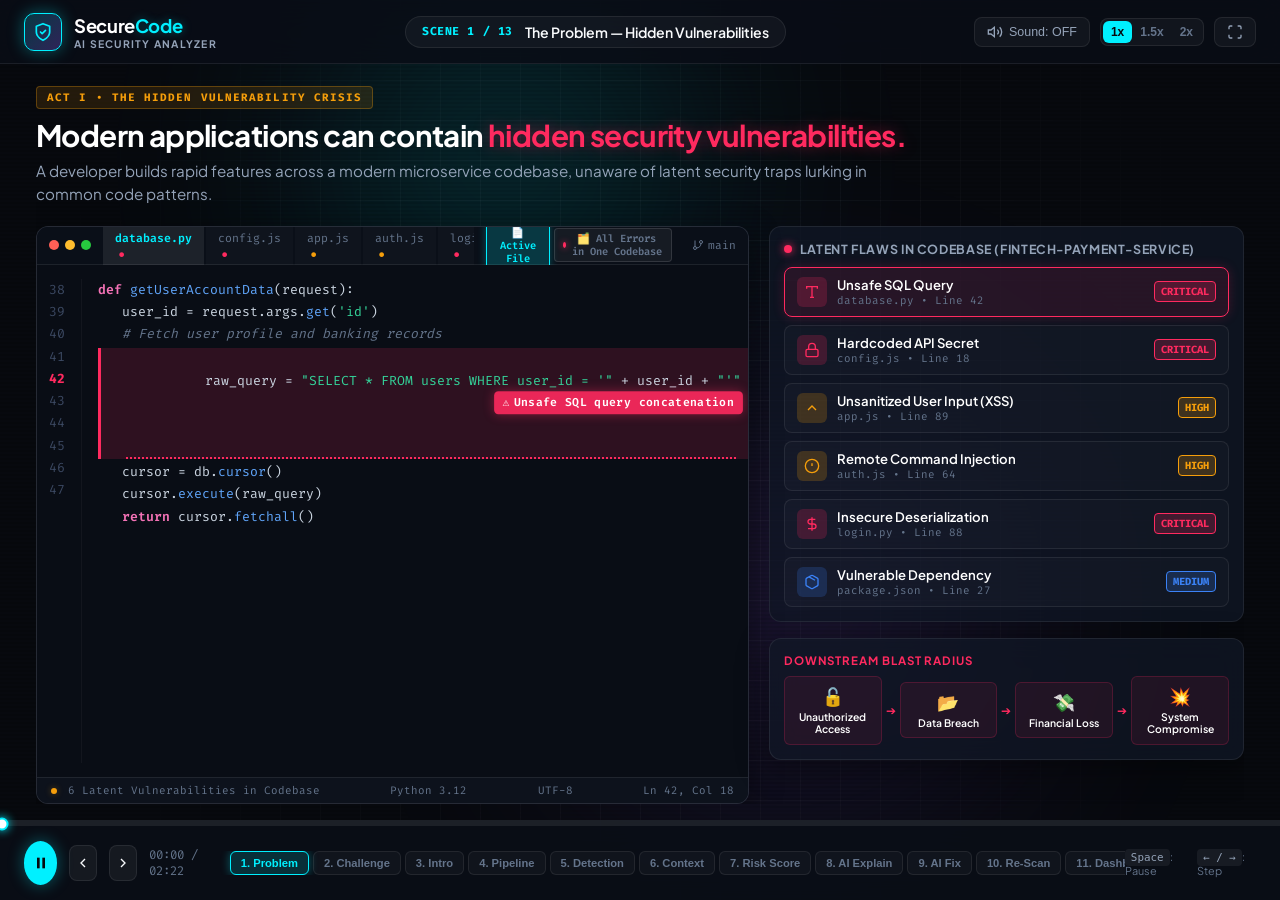
==== index.html @ 45b04170 "second ps" ====
<!DOCTYPE html>
<html lang="en">
<head>
  <meta charset="UTF-8">
  <meta name="viewport" content="width=device-width, initial-scale=1.0">
  <title>SecureCode — Context-Aware AI Security Analyzer</title>
  <link rel="stylesheet" href="styles.css">
  <link rel="preconnect" href="https://fonts.googleapis.com">
  <link rel="preconnect" href="https://fonts.gstatic.com" crossorigin>
  <link href="https://fonts.googleapis.com/css2?family=Fira+Code:wght@400;500;600;700&family=Plus+Jakarta+Sans:wght@300;400;500;600;700;800&display=swap" rel="stylesheet">
</head>
<body class="dark-theme">
  <!-- Ambient Cyber Background -->
  <div class="cyber-bg">
    <div class="grid-overlay"></div>
    <div class="glow-orb orb-1"></div>
    <div class="glow-orb orb-2"></div>
    <div class="scanline-overlay"></div>
  </div>

  <!-- Main Application Wrapper -->
  <div class="app-container">
    
    <!-- Top Cyber Header Navigation -->
    <header class="top-nav">
      <div class="nav-left">
        <div class="brand-badge">
          <div class="brand-icon">
            <svg viewBox="0 0 24 24" fill="none" stroke="currentColor" stroke-width="2" stroke-linecap="round" stroke-linejoin="round">
              <path d="M12 22s8-4 8-10V5l-8-3-8 3v7c0 6 8 10 8 10z"/>
              <path d="m9 12 2 2 4-4"/>
            </svg>
          </div>
          <div class="brand-text">
            <span class="brand-name">Secure<span class="brand-highlight">Code</span></span>
            <span class="brand-tag">AI SECURITY ANALYZER</span>
          </div>
        </div>
      </div>

      <div class="nav-center">
        <div class="scene-indicator">
          <span class="indicator-badge" id="sceneBadge">SCENE 1 / 13</span>
          <span class="scene-title-display" id="sceneTitleDisplay">The Problem — Hidden Vulnerabilities</span>
        </div>
      </div>

      <div class="nav-right">
        <button class="nav-btn" id="audioToggleBtn" title="Toggle Cyber Audio SFX (Procedural Web Audio)">
          <svg id="audioOnIcon" class="icon" viewBox="0 0 24 24" fill="none" stroke="currentColor" stroke-width="2">
            <polygon points="11 5 6 9 2 9 2 15 6 15 11 19 11 5"/>
            <path d="M15.54 8.46a5 5 0 0 1 0 7.07"/>
            <path d="M19.07 4.93a10 10 0 0 1 0 14.14"/>
          </svg>
          <svg id="audioOffIcon" class="icon hidden" viewBox="0 0 24 24" fill="none" stroke="currentColor" stroke-width="2">
            <polygon points="11 5 6 9 2 9 2 15 6 15 11 19 11 5"/>
            <line x1="23" y1="9" x2="17" y2="15"/>
            <line x1="17" y1="9" x2="23" y2="15"/>
          </svg>
          <span id="audioLabel">Sound: OFF</span>
        </button>

        <div class="speed-selector" title="Playback Speed">
          <button class="speed-btn active" data-speed="1">1x</button>
          <button class="speed-btn" data-speed="1.5">1.5x</button>
          <button class="speed-btn" data-speed="2">2x</button>
        </div>

        <button class="nav-btn" id="fullscreenBtn" title="Toggle Fullscreen (F)">
          <svg class="icon" viewBox="0 0 24 24" fill="none" stroke="currentColor" stroke-width="2">
            <path d="M8 3H5a2 2 0 0 0-2 2v3m18 0V5a2 2 0 0 0-2-2h-3m0 18h3a2 2 0 0 0 2-2v-3M3 16v3a2 2 0 0 0 2 2h3"/>
          </svg>
        </button>
      </div>
    </header>

    <!-- Stage Viewport (Dynamic Scenes Container) -->
    <main class="stage-viewport" id="stageViewport">

      <!-- ================= SCENE 1: THE PROBLEM ================= -->
      <section class="scene" id="scene-1" data-scene="1">
        <div class="scene-header-box">
          <div class="scene-tag warning-tag">ACT I &bull; THE HIDDEN VULNERABILITY CRISIS</div>
          <h1 class="scene-headline">Modern applications can contain <span class="text-danger glow-danger">hidden security vulnerabilities.</span></h1>
          <p class="scene-subline">A developer builds rapid features across a modern microservice codebase, unaware of latent security traps lurking in common code patterns.</p>
        </div>

        <div class="scene1-split-layout">
          <!-- Code Editor Mockup -->
          <div class="editor-window glass-panel">
            <div class="editor-titlebar">
              <div class="window-dots">
                <span class="dot dot-red"></span>
                <span class="dot dot-yellow"></span>
                <span class="dot dot-green"></span>
              </div>
              <div class="editor-tabs" id="scene1Tabs">
                <div class="tab active" data-file="database.py">database.py <span class="tab-error-dot danger">●</span></div>
                <div class="tab" data-file="config.js">config.js <span class="tab-error-dot danger">●</span></div>
                <div class="tab" data-file="app.js">app.js <span class="tab-error-dot warning">●</span></div>
                <div class="tab" data-file="auth.js">auth.js <span class="tab-error-dot warning">●</span></div>
                <div class="tab" data-file="login.py">login.py <span class="tab-error-dot danger">●</span></div>
                <div class="tab" data-file="package.json">package.json <span class="tab-error-dot info">●</span></div>
              </div>

              <!-- View Mode Switcher for Judges Clarity -->
              <div class="editor-view-mode-tabs" id="scene1ViewModes">
                <button class="view-mode-btn active" id="btnSingleFile" title="Inspect individual files">
                  <span>📄 Active File</span>
                </button>
                <button class="view-mode-btn mode-unified" id="btnUnifiedCodebase" title="Show all errors in one codebase simultaneously">
                  <span class="btn-pulse-dot"></span>
                  <span>🗂️ All Errors in One Codebase</span>
                </button>
              </div>

              <div class="editor-status">
                <span class="status-badge git-branch">
                  <svg width="12" height="12" viewBox="0 0 24 24" fill="none" stroke="currentColor" stroke-width="2"><path d="M6 3v12"/><circle cx="18" cy="6" r="3"/><circle cx="6" cy="18" r="3"/><path d="M18 9a9 9 0 0 1-9 9"/></svg>
                  main
                </span>
              </div>
            </div>

            <div class="editor-body">
              <!-- Mode 1: Single File View -->
              <div class="single-file-view" id="scene1SingleFileView">
                <div class="code-gutter" id="scene1CodeGutter">
                  <span>38</span><span>39</span><span>40</span><span>41</span><span class="gutter-alert">42</span><span>43</span><span>44</span><span>45</span><span>46</span><span>47</span>
                </div>
                <div class="code-content" id="scene1CodeContent">
                  <div class="code-line"><span class="c-keyword">def</span> <span class="c-func">getUserAccountData</span>(request):</div>
                  <div class="code-line indent-1">user_id = request.args.<span class="c-func">get</span>(<span class="c-str">'id'</span>)</div>
                  <div class="code-line indent-1"><span class="c-comment"># Fetch user profile and banking records</span></div>
                  <div class="code-line indent-1 code-flaw-line flaw-sqli" id="s1-sqli-line">
                    raw_query = <span class="c-str">"SELECT * FROM users WHERE user_id = '"</span> + user_id + <span class="c-str">"'"</span>
                    <div class="inline-squiggle squiggle-danger"></div>
                    <div class="inline-threat-badge fade-in-badge" id="s1-badge-1">
                      <span class="threat-icon">⚠️</span>
                      <span id="s1-badge-text">Unsafe SQL query concatenation</span>
                    </div>
                  </div>
                  <div class="code-line indent-1">cursor = db.<span class="c-func">cursor</span>()</div>
                  <div class="code-line indent-1">cursor.<span class="c-func">execute</span>(raw_query)</div>
                  <div class="code-line indent-1"><span class="c-keyword">return</span> cursor.<span class="c-func">fetchall</span>()</div>
                </div>
              </div>

              <!-- Mode 2: Unified Codebase Master View (All Errors in One Codebase) -->
              <div class="unified-codebase-view hidden" id="scene1UnifiedCodebaseView">
                <div class="unified-codebase-header">
                  <div class="unified-repo-title">
                    <span>📁 enterprise/fintech-payment-service</span>
                    <span class="git-branch-tag">🌿 branch: main</span>
                  </div>
                  <span class="unified-repo-badge">6 CRITICAL SECURITY FLAWS IN ONE CODEBASE</span>
                </div>

                <div class="unified-codebase-grid">
                  <!-- File 1: database.py -->
                  <div class="unified-file-card has-critical" data-file="database.py" id="unifiedCard-database">
                    <div class="unified-card-titlebar">
                      <span class="unified-filename">🐍 src/database.py</span>
                      <span class="unified-line-badge severity-tag critical">Line 42 &bull; CWE-89</span>
                    </div>
                    <div class="unified-flaw-desc">⚠️ SQL Injection: Unsafe string query concatenation</div>
                    <div class="unified-code-snippet">
                      <div class="unified-code-line">40: <span class="c-comment"># Query without parameterized binding</span></div>
                      <div class="unified-code-line is-target">42: raw_query = <span class="c-str">"SELECT * FROM users WHERE id = '"</span> + id + <span class="c-str">"'"</span></div>
                      <div class="unified-code-line">43: cursor.<span class="c-func">execute</span>(raw_query)</div>
                    </div>
                    <div class="unified-inspect-action"><span>Click to Inspect File in Editor ➔</span></div>
                  </div>

                  <!-- File 2: config.js -->
                  <div class="unified-file-card has-critical" data-file="config.js" id="unifiedCard-config">
                    <div class="unified-card-titlebar">
                      <span class="unified-filename">⚙️ config/config.js</span>
                      <span class="unified-line-badge severity-tag critical">Line 18 &bull; CWE-798</span>
                    </div>
                    <div class="unified-flaw-desc">⚠️ Hardcoded Secret: Plaintext AWS production credentials</div>
                    <div class="unified-code-snippet">
                      <div class="unified-code-line">17: <span class="c-comment">// Production S3 storage credentials</span></div>
                      <div class="unified-code-line is-target">18: <span class="c-keyword">const</span> AWS_SECRET_KEY = <span class="c-str">"AKIAIOSFODNN7EXAMPLE_SECRET_PROD"</span>;</div>
                      <div class="unified-code-line">19: <span class="c-keyword">const</span> S3_BUCKET = <span class="c-str">"production-financial-vault"</span>;</div>
                    </div>
                    <div class="unified-inspect-action"><span>Click to Inspect File in Editor ➔</span></div>
                  </div>

                  <!-- File 3: app.js -->
                  <div class="unified-file-card has-high" data-file="app.js" id="unifiedCard-app">
                    <div class="unified-card-titlebar">
                      <span class="unified-filename">📜 src/app.js</span>
                      <span class="unified-line-badge severity-tag high">Line 89 &bull; CWE-79</span>
                    </div>
                    <div class="unified-flaw-desc">⚠️ Stored XSS: Direct user HTML injection into DOM</div>
                    <div class="unified-code-snippet">
                      <div class="unified-code-line">88: <span class="c-comment">// Render user bio without HTML escaping</span></div>
                      <div class="unified-code-line is-target">89: profileDiv.innerHTML = <span class="c-str">"&lt;div&gt;"</span> + user.bio + <span class="c-str">"&lt;/div&gt;"</span>;</div>
                      <div class="unified-code-line">90: container.<span class="c-func">appendChild</span>(profileDiv);</div>
                    </div>
                    <div class="unified-inspect-action"><span>Click to Inspect File in Editor ➔</span></div>
                  </div>

                  <!-- File 4: auth.js -->
                  <div class="unified-file-card has-high" data-file="auth.js" id="unifiedCard-auth">
                    <div class="unified-card-titlebar">
                      <span class="unified-filename">📜 src/auth.js</span>
                      <span class="unified-line-badge severity-tag high">Line 64 &bull; CWE-78</span>
                    </div>
                    <div class="unified-flaw-desc">⚠️ Command Injection: Unsanitized host executed in subshell</div>
                    <div class="unified-code-snippet">
                      <div class="unified-code-line">63: <span class="c-comment">// System diagnostic ping tool</span></div>
                      <div class="unified-code-line is-target">64: <span class="c-func">exec</span>(<span class="c-str">"ping -c 4 "</span> + req.body.host, (err, stdout) =&gt; {</div>
                      <div class="unified-code-line">65:   <span class="c-keyword">if</span> (err) <span class="c-keyword">return</span> res.<span class="c-func">status</span>(500).<span class="c-func">send</span>(err);</div>
                    </div>
                    <div class="unified-inspect-action"><span>Click to Inspect File in Editor ➔</span></div>
                  </div>

                  <!-- File 5: login.py -->
                  <div class="unified-file-card has-critical" data-file="login.py" id="unifiedCard-login">
                    <div class="unified-card-titlebar">
                      <span class="unified-filename">🐍 src/login.py</span>
                      <span class="unified-line-badge severity-tag critical">Line 88 &bull; CWE-502</span>
                    </div>
                    <div class="unified-flaw-desc">⚠️ Insecure Deserialization: Unsafe pickle object loading</div>
                    <div class="unified-code-snippet">
                      <div class="unified-code-line">87: <span class="c-comment">// Decode client session cookie</span></div>
                      <div class="unified-code-line is-target">88: user_session = pickle.<span class="c-func">loads</span>(base64.<span class="c-func">b64decode</span>(token))</div>
                      <div class="unified-code-line">89: <span class="c-keyword">if</span> user_session.is_authenticated:</div>
                    </div>
                    <div class="unified-inspect-action"><span>Click to Inspect File in Editor ➔</span></div>
                  </div>

                  <!-- File 6: package.json -->
                  <div class="unified-file-card has-medium" data-file="package.json" id="unifiedCard-package">
                    <div class="unified-card-titlebar">
                      <span class="unified-filename">📦 package.json</span>
                      <span class="unified-line-badge severity-tag medium">Line 27 &bull; CVE-2024-39338</span>
                    </div>
                    <div class="unified-flaw-desc">⚠️ Vulnerable Dependency: Unpatched Axios SSRF vulnerability</div>
                    <div class="unified-code-snippet">
                      <div class="unified-code-line">26: <span class="c-str">"dependencies"</span>: {</div>
                      <div class="unified-code-line is-target">27:   <span class="c-str">"axios"</span>: <span class="c-str">"^0.21.1"</span>,  <span class="c-comment">// CVE-2024-39338</span></div>
                      <div class="unified-code-line">34:   <span class="c-str">"lodash"</span>: <span class="c-str">"4.17.15"</span>   <span class="c-comment">// Prototype Pollution</span></div>
                    </div>
                    <div class="unified-inspect-action"><span>Click to Inspect File in Editor ➔</span></div>
                  </div>
                </div>
              </div>
            </div>

            <div class="editor-status-bar" id="scene1StatusBar">
              <span class="item" id="scene1StatusCount"><span class="dot-sm dot-warning"></span> 6 Latent Vulnerabilities in Codebase</span>
              <span class="item" id="scene1StatusLang">Python 3.12</span>
              <span class="item">UTF-8</span>
              <span class="item" id="scene1StatusPos">Ln 42, Col 18</span>
            </div>
          </div>

          <!-- Weakness Cards & Cascade of Consequences -->
          <div class="scene1-sidebar">
            <div class="card-list-container">
              <div class="sidebar-header">
                <span class="pulse-radar"></span>
                <span>Latent Flaws In Codebase (fintech-payment-service)</span>
              </div>
              
              <div class="flaw-cards" id="scene1FlawCards">
                <div class="flaw-card active-flaw" id="flaw-card-1" data-file="database.py">
                  <div class="flaw-icon-box danger">
                    <svg viewBox="0 0 24 24" fill="none" stroke="currentColor" stroke-width="2"><path d="M4 7V4h16v3M9 20h6M12 4v16"/></svg>
                  </div>
                  <div class="flaw-meta">
                    <span class="flaw-title">Unsafe SQL Query</span>
                    <span class="flaw-sub">database.py &bull; Line 42</span>
                  </div>
                  <span class="severity-tag critical">CRITICAL</span>
                </div>

                <div class="flaw-card" id="flaw-card-2" data-file="config.js">
                  <div class="flaw-icon-box danger">
                    <svg viewBox="0 0 24 24" fill="none" stroke="currentColor" stroke-width="2"><rect x="3" y="11" width="18" height="11" rx="2" ry="2"/><path d="M7 11V7a5 5 0 0 1 10 0v4"/></svg>
                  </div>
                  <div class="flaw-meta">
                    <span class="flaw-title">Hardcoded API Secret</span>
                    <span class="flaw-sub">config.js &bull; Line 18</span>
                  </div>
                  <span class="severity-tag critical">CRITICAL</span>
                </div>

                <div class="flaw-card" id="flaw-card-3" data-file="app.js">
                  <div class="flaw-icon-box warning">
                    <svg viewBox="0 0 24 24" fill="none" stroke="currentColor" stroke-width="2"><path d="m18 15-6-6-6 6"/></svg>
                  </div>
                  <div class="flaw-meta">
                    <span class="flaw-title">Unsanitized User Input (XSS)</span>
                    <span class="flaw-sub">app.js &bull; Line 89</span>
                  </div>
                  <span class="severity-tag high">HIGH</span>
                </div>

                <div class="flaw-card" id="flaw-card-4" data-file="auth.js">
                  <div class="flaw-icon-box warning">
                    <svg viewBox="0 0 24 24" fill="none" stroke="currentColor" stroke-width="2"><circle cx="12" cy="12" r="10"/><line x1="12" y1="8" x2="12" y2="12"/><line x1="12" y1="16" x2="12.01" y2="16"/></svg>
                  </div>
                  <div class="flaw-meta">
                    <span class="flaw-title">Remote Command Injection</span>
                    <span class="flaw-sub">auth.js &bull; Line 64</span>
                  </div>
                  <span class="severity-tag high">HIGH</span>
                </div>

                <div class="flaw-card" id="flaw-card-5" data-file="login.py">
                  <div class="flaw-icon-box danger">
                    <svg viewBox="0 0 24 24" fill="none" stroke="currentColor" stroke-width="2"><path d="M12 2v20M17 5H9.5a3.5 3.5 0 0 0 0 7h5a3.5 3.5 0 0 1 0 7H6"/></svg>
                  </div>
                  <div class="flaw-meta">
                    <span class="flaw-title">Insecure Deserialization</span>
                    <span class="flaw-sub">login.py &bull; Line 88</span>
                  </div>
                  <span class="severity-tag critical">CRITICAL</span>
                </div>

                <div class="flaw-card" id="flaw-card-6" data-file="package.json">
                  <div class="flaw-icon-box info">
                    <svg viewBox="0 0 24 24" fill="none" stroke="currentColor" stroke-width="2"><path d="m16.5 9.4-9-5.19M21 16V8a2 2 0 0 0-1-1.73l-7-4a2 2 0 0 0-2 0l-7 4A2 2 0 0 0 3 8v8a2 2 0 0 0 1 1.73l7 4a2 2 0 0 0 2 0l7-4A2 2 0 0 0 21 16z"/></svg>
                  </div>
                  <div class="flaw-meta">
                    <span class="flaw-title">Vulnerable Dependency</span>
                    <span class="flaw-sub">package.json &bull; Line 27</span>
                  </div>
                  <span class="severity-tag medium">MEDIUM</span>
                </div>
              </div>
            </div>

            <!-- Cascade Impact Banner -->
            <div class="consequence-cascade glass-panel" id="s1-cascade">
              <div class="cascade-label">Downstream Blast Radius</div>
              <div class="cascade-steps">
                <div class="cascade-item" id="cas-1">
                  <div class="cas-icon">🔓</div>
                  <div class="cas-text">Unauthorized Access</div>
                </div>
                <div class="cas-arrow">➔</div>
                <div class="cascade-item" id="cas-2">
                  <div class="cas-icon">📂</div>
                  <div class="cas-text">Data Breach</div>
                </div>
                <div class="cas-arrow">➔</div>
                <div class="cascade-item" id="cas-3">
                  <div class="cas-icon">💸</div>
                  <div class="cas-text">Financial Loss</div>
                </div>
                <div class="cas-arrow">➔</div>
                <div class="cascade-item" id="cas-4">
                  <div class="cas-icon">💥</div>
                  <div class="cas-text">System Compromise</div>
                </div>
              </div>
            </div>
          </div>
        </div>
      </section>

      <!-- ================= SCENE 2: THE EXISTING CHALLENGE ================= -->
      <section class="scene" id="scene-2" data-scene="2">
        <div class="scene-header-box">
          <div class="scene-tag danger-tag">ACT II &bull; THE TRIAGE BOTTLENECK</div>
          <h1 class="scene-headline">“Finding vulnerabilities is only the first step.<br><span class="text-warning glow-warning">Understanding and prioritizing them is the real challenge.”</span></h1>
          <p class="scene-subline">Developers are bombarded by disconnected security tools producing massive walls of alerts, false alarms, and dense cryptic PDFs.</p>
        </div>

        <div class="scene2-container">
          <div class="alert-storm-stage">
            <!-- Central Overwhelmed Developer Avatar -->
            <div class="developer-center-card glass-panel">
              <div class="dev-avatar-pulse">
                <div class="avatar-icon">🧑‍💻</div>
                <div class="alert-cloud-bubble">
                  <span class="alert-counter-number" id="alertCounter">384</span>
                  <span class="alert-counter-sub">UNRESOLVED FINDINGS</span>
                </div>
              </div>
              <h3 class="dev-card-title">Developer Dilemma</h3>
              <p class="dev-card-desc">“Which alert is truly exploitable? Which should I fix before today's release?”</p>
              
              <div class="dilemma-tags">
                <span class="dilemma-pill">SAST Flaws: 214</span>
                <span class="dilemma-pill">SCA CVEs: 112</span>
                <span class="dilemma-pill">Secrets: 58</span>
              </div>
            </div>

            <!-- Floating Tool Alert Cards Around Developer -->
            <div class="tool-alert-badge badge-sast" style="top: 8%; left: 6%;">
              <span class="badge-tool">SAST SCANNER v4.1</span>
              <span class="badge-msg">Alert #2940: Taint sink detected without sanitizer</span>
            </div>

            <div class="tool-alert-badge badge-dast" style="top: 12%; right: 8%;">
              <span class="badge-tool">DAST DYNAMIC AUDIT</span>
              <span class="badge-msg">Heuristic Anomaly: HTTP 500 on fuzz payload</span>
            </div>

            <div class="tool-alert-badge badge-sca" style="bottom: 22%; left: 8%;">
              <span class="badge-tool">SCA DEPENDENCY BOT</span>
              <span class="badge-msg">CVE-2024-8819: Prototype pollution in dev-dep</span>
            </div>

            <div class="tool-alert-badge badge-sec" style="bottom: 18%; right: 7%;">
              <span class="badge-tool">SECRET SNIFFER</span>
              <span class="badge-msg">Regex Matched: Possible staging token found</span>
            </div>
          </div>

          <!-- 5 Core Pain Point Pillars -->
          <div class="pain-pillars-grid">
            <div class="pain-pillar-card glass-panel" id="pain-1">
              <div class="pillar-icon">🚨</div>
              <h4>Too Many Alerts</h4>
              <p>Hundreds of noisy findings flood CI/CD pipelines, causing notification fatigue.</p>
            </div>

            <div class="pain-pillar-card glass-panel" id="pain-2">
              <div class="pillar-icon">🎯</div>
              <h4>False Positives</h4>
              <p>Theoretical vulnerabilities that can never be reached by actual external users.</p>
            </div>

            <div class="pain-pillar-card glass-panel" id="pain-3">
              <div class="pillar-icon">📑</div>
              <h4>Difficult Reports</h4>
              <p>Dense 150-page compliance PDFs written for auditors, not for software engineers.</p>
            </div>

            <div class="pain-pillar-card glass-panel" id="pain-4">
              <div class="pillar-icon">⚖️</div>
              <h4>Hard to Prioritize</h4>
              <p>Everything is labeled "Critical" with CVSS 9.8, leaving teams with no clear roadmap.</p>
            </div>

            <div class="pain-pillar-card glass-panel" id="pain-5">
              <div class="pillar-icon">🧩</div>
              <h4>Difficult to Understand</h4>
              <p>Abstract CVE descriptions lack source-code context or actionable remediation steps.</p>
            </div>
          </div>
        </div>
      </section>

      <!-- ================= SCENE 3: INTRODUCING SECURECODE ================= -->
      <section class="scene" id="scene-3" data-scene="3">
        <div class="scene-header-box">
          <div class="scene-tag cyan-tag">ACT III &bull; THE PARADIGM SHIFT</div>
          <h1 class="scene-headline">Meet <span class="text-cyan glow-cyan">SecureCode</span></h1>
          <p class="scene-subline text-gradient-cyber">Context-Aware AI Security Analyzer for Developer-Friendly Vulnerability Detection and Remediation</p>
        </div>

        <div class="scene3-card-container">
          <div class="hero-product-card glass-panel">
            <div class="card-hero-glow"></div>
            
            <div class="product-banner">
              <div class="cyber-shield-big">
                <svg viewBox="0 0 24 24" fill="none" stroke="currentColor" stroke-width="1.5">
                  <path d="M12 22s8-4 8-10V5l-8-3-8 3v7c0 6 8 10 8 10z"/>
                  <path d="m9 12 2 2 4-4" stroke-width="2"/>
                </svg>
              </div>
              <div class="product-title-group">
                <h2>SecureCode Engine 3.0</h2>
                <span class="engine-tag">NEXT-GEN CONTEXT-AWARE SAST &amp; AI REMEDIATION</span>
              </div>
            </div>

            <!-- Repository Ingestion Widget -->
            <div class="repo-upload-box glass-card">
              <div class="repo-meta-row">
                <div class="repo-icon-badge">
                  <svg width="24" height="24" viewBox="0 0 24 24" fill="none" stroke="currentColor" stroke-width="2"><path d="M15 22v-4a4.8 4.8 0 0 0-1-3.5c3 0 6-2 6-5.5.08-1.25-.27-2.48-1-3.5.28-1.15.28-2.35 0-3.5 0 0-1 0-3 1.5-2.64-.5-5.36-.5-8 0C6 2 5 2 5 2c-.3 1.15-.3 2.35 0 3.5A5.403 5.403 0 0 0 4 9c0 3.5 3 5.5 6 5.5-.39.49-.68 1.05-.85 1.65-.17.6-.22 1.23-.15 1.85v4"/><path d="M9 18c-4.51 2-5-2-7-2"/></svg>
                </div>
                <div class="repo-info">
                  <div class="repo-name">enterprise/fintech-payment-service</div>
                  <div class="repo-stats">142 source files &bull; Python &amp; Node.js &bull; main branch</div>
                </div>
                <div class="repo-status" id="uploadStatusBadge">
                  <span class="status-dot"></span>
                  <span class="status-txt">Ready for Analysis</span>
                </div>
              </div>

              <div class="upload-action-center">
                <button class="btn-cyber-primary" id="uploadProjectBtn">
                  <svg class="btn-icon" viewBox="0 0 24 24" fill="none" stroke="currentColor" stroke-width="2"><path d="M21 15v4a2 2 0 0 1-2 2H5a2 2 0 0 1-2-2v-4"/><polyline points="17 8 12 3 7 8"/><line x1="12" y1="3" x2="12" y2="15"/></svg>
                  <span>UPLOAD PROJECT</span>
                </button>
                <div class="upload-confirmation hidden" id="uploadConfirmedBadge">
                  <span class="check-icon">✓</span>
                  <span class="confirm-text">Repository Uploaded &amp; Indexed Successfully</span>
                </div>
              </div>
            </div>

            <!-- Core Value Propositions Grid -->
            <div class="feature-strip">
              <div class="strip-item">
                <span class="strip-num">01</span>
                <div><strong>Full Taint Analysis</strong><br><small>End-to-end data flow tracing</small></div>
              </div>
              <div class="strip-item">
                <span class="strip-num">02</span>
                <div><strong>Contextual Risk Engine</strong><br><small>Severity calculated from reachability</small></div>
              </div>
              <div class="strip-item">
                <span class="strip-num">03</span>
                <div><strong>AI Guided Fixes</strong><br><small>One-click verified code patches</small></div>
              </div>
            </div>
          </div>
        </div>
      </section>

      <!-- ================= SCENE 4: REPOSITORY ANALYSIS ================= -->
      <section class="scene" id="scene-4" data-scene="4">
        <div class="scene-header-box">
          <div class="scene-tag cyan-tag">ACT IV &bull; MULTI-STAGE ANALYSIS PIPELINE</div>
          <h1 class="scene-headline">Deep Multidimensional <span class="text-cyan glow-cyan">Codeflow Scanning</span></h1>
          <p class="scene-subline">SecureCode evaluates AST syntax trees, dependency supply chains, token secrets, and inter-procedural call graphs simultaneously.</p>
        </div>

        <div class="scene4-layout">
          <!-- Animated Pipeline Flow -->
          <div class="pipeline-bar glass-panel">
            <div class="pipe-node active-node" id="pipe-1">
              <div class="node-circle"><span class="pipe-icon">📄</span></div>
              <span class="node-label">Source Code</span>
            </div>
            <div class="pipe-connector" id="conn-1"><div class="beam"></div></div>
            <div class="pipe-node" id="pipe-2">
              <div class="node-circle"><span class="pipe-icon">⚙️</span></div>
              <span class="node-label">Preprocessing</span>
            </div>
            <div class="pipe-connector" id="conn-2"><div class="beam"></div></div>
            <div class="pipe-node" id="pipe-3">
              <div class="node-circle"><span class="pipe-icon">🔍</span></div>
              <span class="node-label">Static Analysis</span>
            </div>
            <div class="pipe-connector" id="conn-3"><div class="beam"></div></div>
            <div class="pipe-node" id="pipe-4">
              <div class="node-circle"><span class="pipe-icon">📦</span></div>
              <span class="node-label">Dependency Analysis</span>
            </div>
            <div class="pipe-connector" id="conn-4"><div class="beam"></div></div>
            <div class="pipe-node" id="pipe-5">
              <div class="node-circle"><span class="pipe-icon">🔑</span></div>
              <span class="node-label">Secret Detection</span>
            </div>
          </div>

          <!-- Active File Scanner View -->
          <div class="scanning-inspection-grid">
            <div class="file-sweep-card glass-panel">
              <div class="card-head">
                <span class="radar-ping"></span>
                <span>Active Target Scanner</span>
                <span class="file-counter" id="filesScannedCounter">File 6 of 6</span>
              </div>
              <div class="file-list-preview" id="scanFileList">
                <div class="scan-file-row done"><span class="f-icon">🐍</span> login.py <span class="f-status">Scanned ✓</span></div>
                <div class="scan-file-row active-scan"><span class="f-icon">🐍</span> database.py <span class="f-status">Inspecting AST Taint...</span></div>
                <div class="scan-file-row"><span class="f-icon">📜</span> app.js <span class="f-status">Queued</span></div>
                <div class="scan-file-row"><span class="f-icon">📜</span> auth.js <span class="f-status">Queued</span></div>
                <div class="scan-file-row"><span class="f-icon">⚙️</span> config.js <span class="f-status">Queued</span></div>
                <div class="scan-file-row"><span class="f-icon">📦</span> package.json <span class="f-status">Queued</span></div>
              </div>
              <div class="laser-scanner-line"></div>
            </div>

            <!-- Progress & Activity Stream -->
            <div class="progress-stream-card glass-panel">
              <div class="circular-progress-wrap">
                <svg class="progress-ring" width="160" height="160">
                  <circle class="ring-bg" stroke="rgba(255,255,255,0.08)" stroke-width="10" fill="transparent" r="68" cx="80" cy="80"/>
                  <circle class="ring-fill" id="pipelineProgressCircle" stroke="var(--cyan)" stroke-width="10" stroke-dasharray="427" stroke-dashoffset="427" stroke-linecap="round" fill="transparent" r="68" cx="80" cy="80"/>
                </svg>
                <div class="progress-ring-text">
                  <span class="ring-number" id="scanPercentText">0%</span>
                  <span class="ring-label">PIPELINE</span>
                </div>
              </div>

              <div class="activity-ticker">
                <div class="ticker-step" id="ticker-1"><span class="pulse-dot"></span> Analyzing Source Code...</div>
                <div class="ticker-step" id="ticker-2"><span class="pulse-dot"></span> Analyzing Dependencies...</div>
                <div class="ticker-step" id="ticker-3"><span class="pulse-dot"></span> Searching for Exposed Secrets...</div>
                <div class="ticker-step" id="ticker-4"><span class="pulse-dot"></span> Analyzing Code Flow &amp; Call Graph...</div>
              </div>
            </div>
          </div>
        </div>
      </section>

      <!-- ================= SCENE 5: VULNERABILITY DETECTION ================= -->
      <section class="scene" id="scene-5" data-scene="5">
        <div class="scene-header-box">
          <div class="scene-tag danger-tag">ACT V &bull; CODE-AWARE DETECTION</div>
          <h1 class="scene-headline">Visual Detection: <span class="text-danger glow-danger">Connecting Findings to Code</span></h1>
          <p class="scene-subline">SecureCode goes far beyond abstract issue lists by anchoring each security finding directly into its exact source file and line context.</p>
        </div>

        <div class="scene5-container">
          <!-- Vulnerability Findings Column -->
          <div class="findings-deck glass-panel">
            <div class="deck-header">
              <div class="deck-title-row">
                <span class="deck-title">Identified Vulnerabilities (27)</span>
                <span class="deck-badge">All 27 Findings Prioritized</span>
              </div>
              <div class="vuln-filter-tabs" id="vulnFilterTabs">
                <button class="vuln-filter-btn active" data-filter="all">All (27)</button>
                <button class="vuln-filter-btn filter-critical" data-filter="critical">Critical (5)</button>
                <button class="vuln-filter-btn filter-high" data-filter="high">High (9)</button>
                <button class="vuln-filter-btn filter-medium" data-filter="medium">Medium (10)</button>
                <button class="vuln-filter-btn filter-low" data-filter="low">Low (3)</button>
              </div>
            </div>

            <div class="finding-items-scroll" id="findingItemsScroll">
              <!-- Critical 1-5 -->
              <div class="vuln-item active-finding" id="v-find-1" data-severity="critical" data-file="database.py" data-line="42" data-cwe="CWE-89">
                <div class="vuln-severity critical">CRITICAL</div>
                <div class="vuln-info">
                  <div class="vuln-name">SQL Injection</div>
                  <div class="vuln-file">database.py &bull; Line 42 &bull; CWE-89</div>
                </div>
                <div class="vuln-link-indicator">ANCHORED 🔗</div>
              </div>

              <div class="vuln-item" id="v-find-2" data-severity="critical" data-file="config.js" data-line="18" data-cwe="CWE-798">
                <div class="vuln-severity critical">CRITICAL</div>
                <div class="vuln-info">
                  <div class="vuln-name">Hardcoded Cloud API Secret</div>
                  <div class="vuln-file">config.js &bull; Line 18 &bull; CWE-798</div>
                </div>
              </div>

              <div class="vuln-item" id="v-find-3" data-severity="critical" data-file="auth.js" data-line="64" data-cwe="CWE-78">
                <div class="vuln-severity critical">CRITICAL</div>
                <div class="vuln-info">
                  <div class="vuln-name">Remote Command Injection</div>
                  <div class="vuln-file">auth.js &bull; Line 64 &bull; CWE-78</div>
                </div>
              </div>

              <div class="vuln-item" id="v-find-4" data-severity="critical" data-file="login.py" data-line="88" data-cwe="CWE-502">
                <div class="vuln-severity critical">CRITICAL</div>
                <div class="vuln-info">
                  <div class="vuln-name">Insecure Deserialization</div>
                  <div class="vuln-file">login.py &bull; Line 88 &bull; CWE-502</div>
                </div>
              </div>

              <div class="vuln-item" id="v-find-5" data-severity="critical" data-file="app.js" data-line="142" data-cwe="CWE-918">
                <div class="vuln-severity critical">CRITICAL</div>
                <div class="vuln-info">
                  <div class="vuln-name">Server-Side Request Forgery (SSRF)</div>
                  <div class="vuln-file">app.js &bull; Line 142 &bull; CWE-918</div>
                </div>
              </div>

              <!-- High 6-14 -->
              <div class="vuln-item" id="v-find-6" data-severity="high" data-file="app.js" data-line="89" data-cwe="CWE-79">
                <div class="vuln-severity high">HIGH</div>
                <div class="vuln-info">
                  <div class="vuln-name">Stored Cross-Site Scripting (XSS)</div>
                  <div class="vuln-file">app.js &bull; Line 89 &bull; CWE-79</div>
                </div>
              </div>

              <div class="vuln-item" id="v-find-7" data-severity="high" data-file="database.py" data-line="118" data-cwe="CWE-285">
                <div class="vuln-severity high">HIGH</div>
                <div class="vuln-info">
                  <div class="vuln-name">Broken Object-Level Auth (BOLA)</div>
                  <div class="vuln-file">database.py &bull; Line 118 &bull; CWE-285</div>
                </div>
              </div>

              <div class="vuln-item" id="v-find-8" data-severity="high" data-file="auth.js" data-line="31" data-cwe="CWE-347">
                <div class="vuln-severity high">HIGH</div>
                <div class="vuln-info">
                  <div class="vuln-name">Weak JWT Verification (None Alg)</div>
                  <div class="vuln-file">auth.js &bull; Line 31 &bull; CWE-347</div>
                </div>
              </div>

              <div class="vuln-item" id="v-find-9" data-severity="high" data-file="app.js" data-line="204" data-cwe="CWE-22">
                <div class="vuln-severity high">HIGH</div>
                <div class="vuln-info">
                  <div class="vuln-name">Path Traversal File Disclosure</div>
                  <div class="vuln-file">app.js &bull; Line 204 &bull; CWE-22</div>
                </div>
              </div>

              <div class="vuln-item" id="v-find-10" data-severity="high" data-file="database.py" data-line="76" data-cwe="CWE-915">
                <div class="vuln-severity high">HIGH</div>
                <div class="vuln-info">
                  <div class="vuln-name">Mass Assignment Vulnerability</div>
                  <div class="vuln-file">database.py &bull; Line 76 &bull; CWE-915</div>
                </div>
              </div>

              <div class="vuln-item" id="v-find-11" data-severity="high" data-file="app.js" data-line="165" data-cwe="CWE-611">
                <div class="vuln-severity high">HIGH</div>
                <div class="vuln-info">
                  <div class="vuln-name">XML External Entity (XXE)</div>
                  <div class="vuln-file">app.js &bull; Line 165 &bull; CWE-611</div>
                </div>
              </div>

              <div class="vuln-item" id="v-find-12" data-severity="high" data-file="login.py" data-line="15" data-cwe="CWE-352">
                <div class="vuln-severity high">HIGH</div>
                <div class="vuln-info">
                  <div class="vuln-name">Cross-Site Request Forgery (CSRF)</div>
                  <div class="vuln-file">login.py &bull; Line 15 &bull; CWE-352</div>
                </div>
              </div>

              <div class="vuln-item" id="v-find-13" data-severity="high" data-file="database.py" data-line="210" data-cwe="CWE-362">
                <div class="vuln-severity high">HIGH</div>
                <div class="vuln-info">
                  <div class="vuln-name">Race Condition in Balance Transfer</div>
                  <div class="vuln-file">database.py &bull; Line 210 &bull; CWE-362</div>
                </div>
              </div>

              <div class="vuln-item" id="v-find-14" data-severity="high" data-file="auth.js" data-line="95" data-cwe="CWE-269">
                <div class="vuln-severity high">HIGH</div>
                <div class="vuln-info">
                  <div class="vuln-name">Privilege Escalation via Header</div>
                  <div class="vuln-file">auth.js &bull; Line 95 &bull; CWE-269</div>
                </div>
              </div>

              <!-- Medium 15-24 -->
              <div class="vuln-item" id="v-find-15" data-severity="medium" data-file="login.py" data-line="112" data-cwe="CWE-327">
                <div class="vuln-severity medium">MEDIUM</div>
                <div class="vuln-info">
                  <div class="vuln-name">Weak Cryptography (MD5)</div>
                  <div class="vuln-file">login.py &bull; Line 112 &bull; CWE-327</div>
                </div>
              </div>

              <div class="vuln-item" id="v-find-16" data-severity="medium" data-file="package.json" data-line="27" data-cwe="CVE-2024-39338">
                <div class="vuln-severity medium">MEDIUM</div>
                <div class="vuln-info">
                  <div class="vuln-name">Vulnerable Dependency: axios</div>
                  <div class="vuln-file">package.json &bull; Line 27 &bull; CVE-2024-39338</div>
                </div>
              </div>

              <div class="vuln-item" id="v-find-17" data-severity="medium" data-file="login.py" data-line="24" data-cwe="CWE-307">
                <div class="vuln-severity medium">MEDIUM</div>
                <div class="vuln-info">
                  <div class="vuln-name">Missing Rate Limiting on Login</div>
                  <div class="vuln-file">login.py &bull; Line 24 &bull; CWE-307</div>
                </div>
              </div>

              <div class="vuln-item" id="v-find-18" data-severity="medium" data-file="package.json" data-line="34" data-cwe="CVE-2021-23337">
                <div class="vuln-severity medium">MEDIUM</div>
                <div class="vuln-info">
                  <div class="vuln-name">Vulnerable Dependency: lodash</div>
                  <div class="vuln-file">package.json &bull; Line 34 &bull; CVE-2021-23337</div>
                </div>
              </div>

              <div class="vuln-item" id="v-find-19" data-severity="medium" data-file="app.js" data-line="310" data-cwe="CWE-209">
                <div class="vuln-severity medium">MEDIUM</div>
                <div class="vuln-info">
                  <div class="vuln-name">Verbose Stack Trace Leakage</div>
                  <div class="vuln-file">app.js &bull; Line 310 &bull; CWE-209</div>
                </div>
              </div>

              <div class="vuln-item" id="v-find-20" data-severity="medium" data-file="config.js" data-line="45" data-cwe="CWE-942">
                <div class="vuln-severity medium">MEDIUM</div>
                <div class="vuln-info">
                  <div class="vuln-name">Insecure CORS Wildcard (*)</div>
                  <div class="vuln-file">config.js &bull; Line 45 &bull; CWE-942</div>
                </div>
              </div>

              <div class="vuln-item" id="v-find-21" data-severity="medium" data-file="config.js" data-line="52" data-cwe="CWE-319">
                <div class="vuln-severity medium">MEDIUM</div>
                <div class="vuln-info">
                  <div class="vuln-name">Missing HSTS Security Header</div>
                  <div class="vuln-file">config.js &bull; Line 52 &bull; CWE-319</div>
                </div>
              </div>

              <div class="vuln-item" id="v-find-22" data-severity="medium" data-file="requirements.txt" data-line="12" data-cwe="CVE-2020-14343">
                <div class="vuln-severity medium">MEDIUM</div>
                <div class="vuln-info">
                  <div class="vuln-name">Vulnerable Dependency: pyyaml</div>
                  <div class="vuln-file">requirements.txt &bull; Line 12 &bull; CVE-2020-14343</div>
                </div>
              </div>

              <div class="vuln-item" id="v-find-23" data-severity="medium" data-file="auth.js" data-line="140" data-cwe="CWE-614">
                <div class="vuln-severity medium">MEDIUM</div>
                <div class="vuln-info">
                  <div class="vuln-name">Cookie Missing HttpOnly Flag</div>
                  <div class="vuln-file">auth.js &bull; Line 140 &bull; CWE-614</div>
                </div>
              </div>

              <div class="vuln-item" id="v-find-24" data-severity="medium" data-file="app.js" data-line="12" data-cwe="CWE-200">
                <div class="vuln-severity medium">MEDIUM</div>
                <div class="vuln-info">
                  <div class="vuln-name">Information Disclosure Header</div>
                  <div class="vuln-file">app.js &bull; Line 12 &bull; CWE-200</div>
                </div>
              </div>

              <!-- Low 25-27 -->
              <div class="vuln-item" id="v-find-25" data-severity="low" data-file="index.html" data-line="14" data-cwe="CWE-353">
                <div class="vuln-severity low">LOW</div>
                <div class="vuln-info">
                  <div class="vuln-name">Missing SRI on CDN Script</div>
                  <div class="vuln-file">index.html &bull; Line 14 &bull; CWE-353</div>
                </div>
              </div>

              <div class="vuln-item" id="v-find-26" data-severity="low" data-file="config.js" data-line="70" data-cwe="CWE-525">
                <div class="vuln-severity low">LOW</div>
                <div class="vuln-info">
                  <div class="vuln-name">Cache-Control Missing on Sensitive Data</div>
                  <div class="vuln-file">config.js &bull; Line 70 &bull; CWE-525</div>
                </div>
              </div>

              <div class="vuln-item" id="v-find-27" data-severity="low" data-file="config.js" data-line="84" data-cwe="CWE-326">
                <div class="vuln-severity low">LOW</div>
                <div class="vuln-info">
                  <div class="vuln-name">Deprecated TLS 1.0/1.1 Configuration</div>
                  <div class="vuln-file">config.js &bull; Line 84 &bull; CWE-326</div>
                </div>
              </div>
            </div>
          </div>

          <!-- Dynamic SVG Laser Connection Canvas -->
          <svg class="tether-canvas" id="tetherCanvas" viewBox="0 0 100 100" preserveAspectRatio="none">
            <path id="laserTether" d="M 0 35 C 50 35, 50 48, 100 48" fill="none" stroke="url(#laserGrad)" stroke-width="3" stroke-dasharray="6 4" class="tether-laser"/>
            <defs>
              <linearGradient id="laserGrad" x1="0%" y1="0%" x2="100%" y2="0%">
                <stop offset="0%" stop-color="#ef4444"/>
                <stop offset="100%" stop-color="#ff0055"/>
              </linearGradient>
            </defs>
          </svg>

          <!-- Code Inspection Focus Window (Showing Top 3 Anchors) -->
          <div class="editor-window code-focus-view glass-panel">
            <div class="editor-titlebar">
              <div class="window-dots">
                <span class="dot dot-red"></span><span class="dot dot-yellow"></span><span class="dot dot-green"></span>
              </div>
              <div class="editor-tabs" id="scene5FocusTabs">
                <div class="tab active" id="focusTab1" data-id="v-find-1" data-file="database.py" data-line="42" data-cwe="CWE-89" data-title="SQL Injection">database.py:42 (SQLi)</div>
                <div class="tab" id="focusTab2" data-id="v-find-2" data-file="config.js" data-line="18" data-cwe="CWE-798" data-title="Hardcoded Cloud API Secret">config.js:18 (Secret)</div>
                <div class="tab" id="focusTab3" data-id="v-find-6" data-file="app.js" data-line="89" data-cwe="CWE-79" data-title="Stored XSS">app.js:89 (XSS)</div>
              </div>

              <div class="focus-view-toggles" id="scene5ViewToggles">
                <button class="focus-mode-btn active" id="btnFocusSingle" title="Inspect active anchor">Single Anchor</button>
                <button class="focus-mode-btn mode-multi" id="btnFocusMulti" title="Show all 3 critical anchors simultaneously">All 3 Anchors</button>
              </div>

              <div class="editor-tag-pinned" id="focusPinnedBadge">3 CRITICAL FLAWS ANCHORED</div>
            </div>

            <div class="editor-body">
              <!-- Single Focused Anchor View -->
              <div class="focus-single-container" id="focusSingleContainer">
                <div class="code-gutter" id="focusCodeGutter">
                  <span>39</span><span>40</span><span>41</span><span class="gutter-alert">42</span><span>43</span><span>44</span><span>45</span>
                </div>
                <div class="code-content" id="focusCodeContent">
                  <div class="code-line">user_id = request.args.<span class="c-func">get</span>(<span class="c-str">'id'</span>)</div>
                  <div class="code-line"><span class="c-comment"># Query without parameterized binding</span></div>
                  <div class="code-line code-target-highlighted" id="targetCodeLine42">
                    <span class="c-keyword">raw_query</span> = <span class="c-str">"SELECT * FROM users WHERE user_id = '"</span> + user_id + <span class="c-str">"'"</span>
                    <div class="pulse-laser-ring"></div>
                  </div>
                  <div class="code-line">cursor = db.<span class="c-func">cursor</span>()</div>
                  <div class="code-line">cursor.<span class="c-func">execute</span>(raw_query)</div>
                  <div class="code-line"><span class="c-keyword">return</span> cursor.<span class="c-func">fetchall</span>()</div>
                </div>
              </div>

              <!-- Multi-Anchor Stack View (Shows 3 Security Findings Simultaneously) -->
              <div class="focus-multi-container hidden" id="focusMultiContainer">
                <!-- Anchor 1 -->
                <div class="multi-anchor-card border-critical active-card" data-id="v-find-1" data-file="database.py" data-line="42" data-cwe="CWE-89" data-title="SQL Injection">
                  <div class="multi-anchor-header">
                    <span class="multi-anchor-title">🐍 1. database.py:42</span>
                    <span class="multi-anchor-badge severity-tag critical">CRITICAL &bull; CWE-89</span>
                  </div>
                  <div class="multi-anchor-code">
                    <div class="code-target-highlighted">
                      <span class="c-keyword">raw_query</span> = <span class="c-str">"SELECT * FROM users WHERE user_id = '"</span> + user_id + <span class="c-str">"'"</span>
                    </div>
                  </div>
                </div>

                <!-- Anchor 2 -->
                <div class="multi-anchor-card border-critical" data-id="v-find-2" data-file="config.js" data-line="18" data-cwe="CWE-798" data-title="Hardcoded Cloud API Secret">
                  <div class="multi-anchor-header">
                    <span class="multi-anchor-title">⚙️ 2. config.js:18</span>
                    <span class="multi-anchor-badge severity-tag critical">CRITICAL &bull; CWE-798</span>
                  </div>
                  <div class="multi-anchor-code">
                    <div class="code-target-highlighted">
                      <span class="c-keyword">const</span> AWS_SECRET_KEY = <span class="c-str">"AKIAIOSFODNN7EXAMPLE_SECRET_PROD"</span>;
                    </div>
                  </div>
                </div>

                <!-- Anchor 3 -->
                <div class="multi-anchor-card border-high" data-id="v-find-6" data-file="app.js" data-line="89" data-cwe="CWE-79" data-title="Stored XSS">
                  <div class="multi-anchor-header">
                    <span class="multi-anchor-title">📜 3. app.js:89</span>
                    <span class="multi-anchor-badge severity-tag high">HIGH &bull; CWE-79</span>
                  </div>
                  <div class="multi-anchor-code">
                    <div class="code-target-highlighted">
                      profileDiv.innerHTML = <span class="c-str">"&lt;div&gt;"</span> + user.bio + <span class="c-str">"&lt;/div&gt;"</span>;
                    </div>
                  </div>
                </div>
              </div>
            </div>

            <div class="code-focus-footer">
              <div class="code-anchor-badge" id="focusAnchorBadge">
                <span class="anchor-dot"></span>
                <span id="focusAnchorText">Anchor 1 of 3: <code>database.py:42:18</code> &bull; CWE-89 &bull; Source Sink Mapped</span>
              </div>
            </div>
          </div>
        </div>
      </section>

      <!-- ================= SCENE 6: CONTEXT-AWARE ANALYSIS ================= -->
      <section class="scene" id="scene-6" data-scene="6">
        <div class="scene-header-box">
          <div class="scene-tag warning-tag">ACT VI &bull; DATA-FLOW TAINT ANALYSIS</div>
          <h1 class="scene-headline"><span class="text-danger glow-danger">Potential Attack Path Detected</span></h1>
          <p class="scene-subline">SecureCode analyzes the full runtime context: untrusted user input journeys through parameters and logic directly into the database query sink.</p>
        </div>

        <div class="scene6-container">
          <!-- Flowchart Stages -->
          <div class="attack-path-flow">
            <!-- Step 1 -->
            <div class="path-node node-danger" id="path-1">
              <div class="node-tag">ENTRYPOINT</div>
              <div class="node-icon-box">🌐</div>
              <div class="node-title">User Input</div>
              <div class="node-code-snippet"><code>req.query['id']</code></div>
              <div class="node-status text-danger">Untrusted Ingress</div>
            </div>

            <div class="path-connector-anim"><div class="particle-stream"></div>➔</div>

            <!-- Step 2 -->
            <div class="path-node" id="path-2">
              <div class="node-tag">VARIABLE</div>
              <div class="node-icon-box">📥</div>
              <div class="node-title">Request Parameter</div>
              <div class="node-code-snippet"><code>user_id = param</code></div>
              <div class="node-status text-warning">Zero Sanitization</div>
            </div>

            <div class="path-connector-anim"><div class="particle-stream"></div>➔</div>

            <!-- Step 3 -->
            <div class="path-node" id="path-3">
              <div class="node-tag">CONTROLLER</div>
              <div class="node-icon-box">⚙️</div>
              <div class="node-title">Application Function</div>
              <div class="node-code-snippet"><code>getUserAccountData()</code></div>
              <div class="node-status text-warning">Taint Propagated</div>
            </div>

            <div class="path-connector-anim"><div class="particle-stream"></div>➔</div>

            <!-- Step 4 -->
            <div class="path-node node-danger" id="path-4">
              <div class="node-tag">DANGER SINK</div>
              <div class="node-icon-box">⚠️</div>
              <div class="node-title">SQL Query</div>
              <div class="node-code-snippet"><code>"SELECT ... '" + id</code></div>
              <div class="node-status text-danger">String Concatenation</div>
            </div>

            <div class="path-connector-anim"><div class="particle-stream"></div>➔</div>

            <!-- Step 5 -->
            <div class="path-node node-compromised" id="path-5">
              <div class="node-tag">DATA STORE</div>
              <div class="node-icon-box">🗄️</div>
              <div class="node-title">Database</div>
              <div class="node-code-snippet"><code>PostgreSQL DB</code></div>
              <div class="node-status text-danger">Arbitrary Query Exec</div>
            </div>
          </div>

          <!-- Context Explanation Banner -->
          <div class="context-explanation-card glass-panel">
            <div class="context-badge-lead">
              <svg width="20" height="20" viewBox="0 0 24 24" fill="none" stroke="currentColor" stroke-width="2"><circle cx="12" cy="12" r="10"/><line x1="12" y1="16" x2="12" y2="12"/><line x1="12" y1="8" x2="12.01" y2="8"/></svg>
              <span>Contextual Intelligence vs Simple Regex</span>
            </div>
            <p>
              Traditional scanners trigger merely on string concatenation patterns. <strong>SecureCode proves actual exploitability</strong> by validating that <code>user_id</code> originates from an unauthenticated external HTTP route and flows unfiltered into an active database query execution sink.
            </p>
          </div>
        </div>
      </section>

      <!-- ================= SCENE 7: CONTEXTUAL RISK ASSESSMENT ================= -->
      <section class="scene" id="scene-7" data-scene="7">
        <div class="scene-header-box">
          <div class="scene-tag danger-tag">ACT VII &bull; CONTEXTUAL RISK SCORING</div>
          <h1 class="scene-headline">Prioritize based on <span class="text-danger glow-danger">real-world context and impact.</span></h1>
          <p class="scene-subline">The SecureCode Multi-Vector Risk Engine weighs environmental factors, reachability, and business criticality to compute a true risk score.</p>
        </div>

        <div class="scene7-grid">
          <!-- Risk Factor Bars -->
          <div class="risk-factors-card glass-panel">
            <div class="card-head">
              <span>Dynamic Evaluation Vectors</span>
              <div class="card-head-actions">
                <button class="recalc-btn" id="btnRecalcRisk" title="Re-simulate vector convergence">⚡ Re-run Convergence</button>
                <span class="weight-label">Weighted Convergence</span>
              </div>
            </div>

            <div class="vector-list">
              <div class="vector-row" id="vecRow1">
                <div class="vec-header">
                  <span class="v-name">Severity (Base CVSS)</span>
                  <span class="v-val" id="vVal1" data-val="9.8" data-suffix=" / 10">9.8 / 10</span>
                </div>
                <div class="v-bar-track">
                  <div class="v-bar-fill fill-danger" id="vFill1" data-target="98" style="width: 98%;"></div>
                </div>
              </div>

              <div class="vector-row" id="vecRow2">
                <div class="vec-header">
                  <span class="v-name">Exploitability (Public POC &amp; Network Reachable)</span>
                  <span class="v-val" id="vVal2" data-val="95" data-suffix="%">High (95%)</span>
                </div>
                <div class="v-bar-track">
                  <div class="v-bar-fill fill-danger" id="vFill2" data-target="95" style="width: 95%;"></div>
                </div>
              </div>

              <div class="vector-row" id="vecRow3">
                <div class="vec-header">
                  <span class="v-name">User Input (Unauthenticated External Route)</span>
                  <span class="v-val" id="vVal3" data-val="90" data-suffix="%">Verified (90%)</span>
                </div>
                <div class="v-bar-track">
                  <div class="v-bar-fill fill-danger" id="vFill3" data-target="90" style="width: 90%;"></div>
                </div>
              </div>

              <div class="vector-row" id="vecRow4">
                <div class="vec-header">
                  <span class="v-name">Data Sensitivity (Customer PII &amp; Financials)</span>
                  <span class="v-val" id="vVal4" data-val="94" data-suffix="%">Critical Tier (94%)</span>
                </div>
                <div class="v-bar-track">
                  <div class="v-bar-fill fill-danger" id="vFill4" data-target="94" style="width: 94%;"></div>
                </div>
              </div>

              <div class="vector-row" id="vecRow5">
                <div class="vec-header">
                  <span class="v-name">Application Exposure (Public Edge API Gateway)</span>
                  <span class="v-val" id="vVal5" data-val="88" data-suffix="%">Public (88%)</span>
                </div>
                <div class="v-bar-track">
                  <div class="v-bar-fill fill-warning" id="vFill5" data-target="88" style="width: 88%;"></div>
                </div>
              </div>

              <div class="vector-row" id="vecRow6">
                <div class="vec-header">
                  <span class="v-name">Code Context (No Middleware Sanitizer/WAF)</span>
                  <span class="v-val" id="vVal6" data-val="85" data-suffix="%">Unprotected (85%)</span>
                </div>
                <div class="v-bar-track">
                  <div class="v-bar-fill fill-warning" id="vFill6" data-target="85" style="width: 85%;"></div>
                </div>
              </div>
            </div>
          </div>

          <!-- Dynamic SVG Convergence Energy Canvas -->
          <svg class="convergence-tether" id="convergenceTether" viewBox="0 0 100 100" preserveAspectRatio="none">
            <path class="conv-beam" id="convBeam1" d="M 0 16 C 50 16, 50 48, 100 48" />
            <path class="conv-beam" id="convBeam2" d="M 0 30 C 50 30, 50 48, 100 48" />
            <path class="conv-beam" id="convBeam3" d="M 0 44 C 50 44, 50 48, 100 48" />
            <path class="conv-beam" id="convBeam4" d="M 0 58 C 50 58, 50 48, 100 48" />
            <path class="conv-beam" id="convBeam5" d="M 0 72 C 50 72, 50 48, 100 48" />
            <path class="conv-beam" id="convBeam6" d="M 0 86 C 50 86, 50 48, 100 48" />
            <defs>
              <linearGradient id="beamGrad" x1="0%" y1="0%" x2="100%" y2="0%">
                <stop offset="0%" stop-color="#ff7a00" stop-opacity="0.3"/>
                <stop offset="50%" stop-color="#ff2a5f" stop-opacity="0.9"/>
                <stop offset="100%" stop-color="#ff0055" stop-opacity="1"/>
              </linearGradient>
            </defs>
          </svg>

          <!-- Final Score Dial Presentation -->
          <div class="risk-score-presentation glass-panel">
            <div class="score-dial-box">
              <div class="dial-radial" id="dialRadialCircle">
                <!-- SVG Radial Progress Meter Ring -->
                <svg class="dial-svg-gauge" viewBox="0 0 160 160">
                  <circle class="dial-gauge-track" cx="80" cy="80" r="66" />
                  <circle class="dial-gauge-meter" id="riskDialGauge" cx="80" cy="80" r="66" stroke-dasharray="415" stroke-dashoffset="415" />
                  <defs>
                    <linearGradient id="dialMeterGrad" x1="0%" y1="100%" x2="100%" y2="0%">
                      <stop offset="0%" stop-color="#f59e0b" />
                      <stop offset="60%" stop-color="#ff2a5f" />
                      <stop offset="100%" stop-color="#ff0044" />
                    </linearGradient>
                  </defs>
                </svg>
                <div class="dial-glow" id="dialGlowEffect"></div>
                <div class="dial-shockwave" id="dialShockwave"></div>
                <div class="dial-content">
                  <span class="dial-label">RISK SCORE</span>
                  <span class="dial-number text-danger" id="riskScoreNumber">0</span>
                  <span class="dial-max">/ 100</span>
                </div>
              </div>
              <div class="score-verdict-badge badge-critical" id="riskVerdictBadge">CRITICAL RISK</div>
            </div>

            <div class="risk-summary-bullet">
              <div class="bullet-item" id="riskBullet1"><span class="b-icon">🔴</span> <strong>Immediate Action Required:</strong> High likelihood of automated external exploitation within 24h.</div>
              <div class="bullet-item" id="riskBullet2"><span class="b-icon">🎯</span> <strong>Prioritization Index #1:</strong> Ranked highest among all 6 codebase findings.</div>
            </div>
          </div>
        </div>
      </section>

      <!-- ================= SCENE 8: AI-POWERED EXPLANATION ================= -->
      <section class="scene" id="scene-8" data-scene="8">
        <div class="scene-header-box">
          <div class="scene-tag ai-tag">ACT VIII &bull; DEVELOPER-FRIENDLY AI COPILOT</div>
          <h1 class="scene-headline">AI-Powered Explanation: <span class="text-violet glow-violet">All Codebase Vulnerabilities</span></h1>
          <p class="scene-subline">No cryptographic jargon. SecureCode translates every identified vulnerability across the codebase into clear, actionable engineering insight.</p>
        </div>

        <!-- Scene 8 Codebase Error Navigation Tabs -->
        <div class="scene8-nav-header">
          <div class="scene8-tabs-bar" id="scene8ErrorTabs">
            <button class="scene8-tab active" data-err="0">
              <span class="tab-icon">🐍</span> database.py:42 <span class="tab-pill crit">SQLi</span>
            </button>
            <button class="scene8-tab" data-err="1">
              <span class="tab-icon">⚙️</span> config.js:18 <span class="tab-pill crit">Secret</span>
            </button>
            <button class="scene8-tab" data-err="2">
              <span class="tab-icon">📜</span> app.js:89 <span class="tab-pill high">XSS</span>
            </button>
            <button class="scene8-tab" data-err="3">
              <span class="tab-icon">🛡️</span> auth.js:64 <span class="tab-pill crit">RCE</span>
            </button>
            <button class="scene8-tab" data-err="4">
              <span class="tab-icon">🔐</span> login.py:88 <span class="tab-pill crit">Pickle</span>
            </button>
            <button class="scene8-tab" data-err="5">
              <span class="tab-icon">📦</span> package.json:27 <span class="tab-pill med">CVE</span>
            </button>
          </div>

          <div class="scene8-view-toggles" id="scene8ViewToggles">
            <button class="scene8-mode-btn active" id="btnScene8Single">🤖 Copilot Inspector</button>
            <button class="scene8-mode-btn mode-grid" id="btnScene8Grid">🗂️ All 6 Errors Codebase Grid</button>
          </div>
        </div>

        <div class="scene8-layout">
          <!-- AI Assistant Single Inspector Panel -->
          <div class="ai-assistant-card glass-panel" id="scene8SingleView">
            <div class="ai-header">
              <div class="ai-avatar">
                <svg viewBox="0 0 24 24" fill="none" stroke="currentColor" stroke-width="2"><path d="M12 2a2 2 0 0 1 2 2v2a2 2 0 0 1-2 2 2 2 0 0 1-2-2V4a2 2 0 0 1 2-2z"/><rect x="4" y="8" width="16" height="12" rx="2"/><path d="M9 13v2"/><path d="M15 13v2"/></svg>
              </div>
              <div class="ai-title">
                <h3>SecureCode Copilot</h3>
                <span>AI Security Explainer &bull; Context Model v3</span>
              </div>
              <div class="ai-badge-status" id="scene8ActiveFlawBadge">Error 1/6: database.py:42 &bull; Critical SQLi</div>
            </div>

            <!-- Main Explanation Speech Bubble -->
            <div class="ai-bubble">
              <p class="ai-text-lead" id="aiExplanationText">
                “The application directly inserts user-controlled input into an SQL query without parameterized binding. An attacker may manipulate this input to modify the query logic and access unauthorized database information.”
              </p>
            </div>

            <!-- Structured Developer Breakdown Cards -->
            <div class="ai-breakdown-grid">
              <div class="ai-subcard glass-card" id="aiSubcardWhy">
                <div class="sub-head"><span class="sub-icon">⚠️</span> Why is this dangerous?</div>
                <p id="aiWhyText">Because input is concatenated directly, special characters like <code>' OR 1=1 --</code> rewrite the query logic, bypassing authentication checks.</p>
              </div>

              <div class="ai-subcard glass-card" id="aiSubcardImpact">
                <div class="sub-head"><span class="sub-icon">💥</span> Potential Impact</div>
                <p id="aiImpactText">Full database exfiltration (passwords, emails, transactions) or data destruction via injected <code>DROP TABLE</code> statements.</p>
              </div>

              <div class="ai-subcard glass-card" id="aiSubcardAffected">
                <div class="sub-head"><span class="sub-icon">📍</span> Affected Code &amp; Target Line</div>
                <p id="aiAffectedText"><strong>File:</strong> <code>database.py</code> &bull; <strong>Line to Modify:</strong> <span class="badge-line-num">Line 42</span><br><span class="sub-note">Inside <code>getUserAccountData()</code>: Direct concatenation must be replaced with parameterized placeholders.</span></p>
              </div>

              <div class="ai-subcard glass-card" id="aiSubcardContext">
                <div class="sub-head"><span class="sub-icon">🌐</span> Attack Context</div>
                <p id="aiContextText">Route is mounted on public endpoint <code>GET /api/v1/user/account</code>. No rate limiting or input filtering is active.</p>
              </div>

              <div class="ai-subcard glass-card fix-guidance-card" id="aiSubcardFix">
                <div class="sub-head"><span class="sub-icon">💡</span> Remediation Strategy</div>
                <p id="aiFixText">Execute query using parameterized tuples: <code>cursor.execute("SELECT * FROM users WHERE user_id = %s", (user_id,))</code></p>
              </div>
            </div>
          </div>

          <!-- All 6 Errors Codebase Grid View (Displays All Errors in Codebase Side-by-Side) -->
          <div class="scene8-all-grid glass-panel hidden" id="scene8GridView">
            <div class="grid-header-row">
              <div class="grid-title">All Identified Vulnerabilities in Codebase (6 Core Findings)</div>
              <div class="grid-subtitle">Select any finding card to open deep AI Copilot explanation</div>
            </div>
            <div class="grid-cards-container" id="scene8GridCards">
              <!-- Grid cards populated dynamically -->
            </div>
          </div>
        </div>
      </section>

      <!-- ================= SCENE 9: AI REMEDIATION ================= -->
      <section class="scene" id="scene-9" data-scene="9">
        <div class="scene-header-box">
          <div class="scene-tag emerald-tag">ACT IX &bull; AUTOMATED REMEDIATION GUIDANCE</div>
          <h1 class="scene-headline">AI Remediation: <span class="text-emerald glow-emerald">Transforming Vulnerable to Secure</span></h1>
          <p class="scene-subline">SecureCode pinpoints the exact line numbers to modify and generates battle-tested, framework-native code fixes across the entire codebase.</p>
        </div>

        <!-- Scene 9 Codebase Fix Navigation Tabs & Mode Switcher -->
        <div class="scene9-nav-header">
          <div class="scene9-tabs-bar" id="scene9FixTabs">
            <button class="scene9-tab active" data-fix="0">
              <span class="tab-icon">🐍</span> database.py:42 <span class="tab-pill crit">SQLi Fix</span>
            </button>
            <button class="scene9-tab" data-fix="1">
              <span class="tab-icon">⚙️</span> config.js:18 <span class="tab-pill crit">Secret Fix</span>
            </button>
            <button class="scene9-tab" data-fix="2">
              <span class="tab-icon">📜</span> app.js:89 <span class="tab-pill high">XSS Fix</span>
            </button>
            <button class="scene9-tab" data-fix="3">
              <span class="tab-icon">🛡️</span> auth.js:64 <span class="tab-pill crit">RCE Fix</span>
            </button>
            <button class="scene9-tab" data-fix="4">
              <span class="tab-icon">🔐</span> login.py:88 <span class="tab-pill crit">Pickle Fix</span>
            </button>
            <button class="scene9-tab" data-fix="5">
              <span class="tab-icon">📦</span> package.json:27 <span class="tab-pill med">Axios Fix</span>
            </button>
          </div>

          <div class="scene9-view-toggles" id="scene9ViewToggles">
            <button class="scene9-mode-btn active" id="btnScene9Single">🔍 Single Diff Inspector</button>
            <button class="scene9-mode-btn mode-grid" id="btnScene9Grid">🗂️ All 6 Fixes Codebase Matrix</button>
          </div>
        </div>

        <div class="scene9-container">
          <!-- Single Focused Diff View -->
          <div class="scene9-single-view" id="scene9SingleView">
            <!-- Target Line Indicator Banner -->
            <div class="target-line-callout glass-panel">
              <div class="target-pill-left">
                <span class="pill-label">REMEDIATION TARGET</span>
                <span class="target-filepath" id="scene9TargetFile">database.py</span>
              </div>
              <div class="target-pill-center">
                <span class="arrow-sym">➔</span>
                <div class="exact-line-badge">
                  <span class="line-pin-icon">📍</span>
                  <span class="line-text" id="scene9TargetLineText">EXACT LINE TO MODIFY: LINE 42</span>
                </div>
                <span class="line-scope" id="scene9TargetScope">(Scope: Lines 41–43)</span>
              </div>
              <div class="target-pill-right">
                <span class="action-tag">ACTION</span>
                <span class="action-desc" id="scene9TargetAction">Replace string concatenation at Line 42 with parameterized <code>%s</code></span>
              </div>
            </div>

            <!-- Recommendation Banner -->
            <div class="remediation-banner glass-panel">
              <div class="rem-icon">💡</div>
              <div class="rem-text" id="scene9RecommendationText">
                <strong>Recommended Remediation:</strong> “Use parameterized queries or prepared statements at <strong>Line 42</strong> instead of directly concatenating user input into SQL queries.”
              </div>
            </div>

            <!-- Side-by-Side Diff Comparison with Line Numbers -->
            <div class="diff-split-container">
              <!-- Left: Vulnerable Code -->
              <div class="diff-box diff-vulnerable glass-panel">
                <div class="diff-titlebar">
                  <span class="diff-badge badge-vulnerable">VULNERABLE CODE (BEFORE)</span>
                  <span class="diff-file" id="scene9VulnFileLabel">database.py:41-43</span>
                </div>
                <div class="diff-code-body-with-gutter">
                  <div class="diff-gutter" id="scene9VulnGutter">
                    <span class="gutter-num">41</span>
                    <span class="gutter-num gutter-target-line">42</span>
                    <span class="gutter-num">43</span>
                  </div>
                  <div class="diff-code-lines" id="scene9VulnLines">
                    <div class="diff-line diff-del"><span class="diff-sign">-</span> <span class="c-comment"># Dangerous direct string concatenation</span></div>
                    <div class="diff-line diff-del diff-highlight-target">
                      <span class="diff-sign">-</span> raw_query = <span class="c-str">"SELECT * FROM users WHERE user_id = '"</span> + user_id + <span class="c-str">"'"</span>
                      <span class="line-focus-tag">Line 42 ⚠️ TARGET TO FIX</span>
                    </div>
                    <div class="diff-line diff-del"><span class="diff-sign">-</span> cursor.<span class="c-func">execute</span>(raw_query)</div>
                  </div>
                </div>
              </div>

              <!-- Transformation Arrow -->
              <div class="diff-transform-indicator">
                <div class="arrow-circle">➔</div>
                <span class="transform-lbl">SECURE REWRITE</span>
                <span class="transform-line-tag" id="scene9TransformTag">Line 42</span>
              </div>

              <!-- Right: Secure Code -->
              <div class="diff-box diff-secure glass-panel">
                <div class="diff-titlebar">
                  <span class="diff-badge badge-secure">SECURE CODE (AI REMEDIATED)</span>
                  <span class="diff-file" id="scene9SecureFileLabel">database.py:41-43</span>
                </div>
                <div class="diff-code-body-with-gutter">
                  <div class="diff-gutter" id="scene9SecureGutter">
                    <span class="gutter-num">41</span>
                    <span class="gutter-num gutter-target-line-secure">42</span>
                    <span class="gutter-num">43</span>
                  </div>
                  <div class="diff-code-lines" id="scene9SecureLines">
                    <div class="diff-line diff-add"><span class="diff-sign">+</span> <span class="c-comment"># Safe parameterized query with placeholder</span></div>
                    <div class="diff-line diff-add diff-highlight-secure">
                      <span class="diff-sign">+</span> secure_query = <span class="c-str">"SELECT * FROM users WHERE user_id = %s"</span>
                      <span class="line-focus-tag-secure">Line 42 ✓ SECURE REPLACEMENT</span>
                    </div>
                    <div class="diff-line diff-add"><span class="diff-sign">+</span> cursor.<span class="c-func">execute</span>(secure_query, (user_id,))</div>
                  </div>
                </div>
              </div>
            </div>

            <!-- Interactive Action Area -->
            <div class="remediation-action-bar">
              <button class="btn-cyber-emerald" id="applyFixBtn">
                <svg class="btn-icon" viewBox="0 0 24 24" fill="none" stroke="currentColor" stroke-width="2"><polyline points="20 6 9 17 4 12"/></svg>
                <span id="applyFixBtnText">APPLY RECOMMENDED FIX (database.py:42)</span>
              </button>
              <div class="fix-applied-badge hidden" id="fixAppliedBadge">
                <span id="fixAppliedBranchText">Patch Applied to Branch: <code>fix/database-sqli-line-42</code> ✓</span>
              </div>
            </div>
          </div>

          <!-- All 6 Fixes Codebase Matrix View (Side-by-Side Remediations for All Codebase Errors) -->
          <div class="scene9-all-grid glass-panel hidden" id="scene9GridView">
            <div class="grid-header-row">
              <div class="grid-title">All 6 Codebase Vulnerability Fixes &amp; Verified Patches</div>
              <div class="grid-actions">
                <button class="btn-cyber-emerald-sm" id="btnApplyAllFixes">
                  <svg class="btn-icon" viewBox="0 0 24 24" fill="none" stroke="currentColor" stroke-width="2"><polyline points="20 6 9 17 4 12"/></svg>
                  <span>APPLY ALL 6 VERIFIED PATCHES</span>
                </button>
                <div class="fix-applied-badge-sm hidden" id="allFixesAppliedBadge">
                  <span>All 6 Patches Applied ✓</span>
                </div>
              </div>
            </div>
            <div class="fix-matrix-container" id="scene9FixMatrix">
              <!-- Grid cards populated dynamically -->
            </div>
          </div>
        </div>
      </section>

      <!-- ================= SCENE 10: RE-SCAN & VERIFICATION ================= -->
      <section class="scene" id="scene-10" data-scene="10">
        <div class="scene-header-box">
          <div class="scene-tag cyan-tag">ACT X &bull; RE-UPLOAD &amp; VERIFICATION</div>
          <h1 class="scene-headline">Re-Scan &amp; Verification: <span class="text-cyan glow-cyan">Upload Patched Code &amp; Verify</span></h1>
          <p class="scene-subline">The developer re-uploads the patched project containing the fix at Line 42. SecureCode re-analyzes the new code to actively verify fix efficacy.</p>
        </div>

        <div class="scene10-container">
          <!-- Step 1: Re-Upload Patched Project -->
          <div class="rescan-upload-stage glass-panel" id="rescanUploadStage">
            <div class="rescan-stage-header">
              <div class="header-tag-row">
                <span class="step-badge">STEP 1 OF 2</span>
                <span class="stage-title">Upload Patched Project</span>
              </div>
              <p class="stage-sub">Upload the remediated repository with changes applied at <strong><code>database.py:42</code></strong></p>
            </div>

            <div class="rescan-repo-card glass-card">
              <div class="repo-meta-row">
                <div class="repo-icon-badge">
                  <svg width="24" height="24" viewBox="0 0 24 24" fill="none" stroke="currentColor" stroke-width="2"><path d="M15 22v-4a4.8 4.8 0 0 0-1-3.5c3 0 6-2 6-5.5.08-1.25-.27-2.48-1-3.5.28-1.15.28-2.35 0-3.5 0 0-1 0-3 1.5-2.64-.5-5.36-.5-8 0C6 2 5 2 5 2c-.3 1.15-.3 2.35 0 3.5A5.403 5.403 0 0 0 4 9c0 3.5 3 5.5 6 5.5-.39.49-.68 1.05-.85 1.65-.17.6-.22 1.23-.15 1.85v4"/><path d="M9 18c-4.51 2-5-2-7-2"/></svg>
                </div>
                <div class="repo-info">
                  <div class="repo-name">enterprise/fintech-payment-service</div>
                  <div class="repo-stats">Branch: <code>patch/fix-line-42</code> &bull; 1 file modified (<code>database.py:42</code>)</div>
                </div>
                <div class="rescan-upload-status" id="rescanUploadStatus">
                  <span class="status-dot"></span>
                  <span class="status-txt">Patched Code Ready for Upload</span>
                </div>
              </div>

              <div class="upload-action-center">
                <button class="btn-cyber-primary pulse-btn" id="uploadPatchedProjectBtn">
                  <svg class="btn-icon" viewBox="0 0 24 24" fill="none" stroke="currentColor" stroke-width="2"><path d="M21 15v4a2 2 0 0 1-2 2H5a2 2 0 0 1-2-2v-4"/><polyline points="17 8 12 3 7 8"/><line x1="12" y1="3" x2="12" y2="15"/></svg>
                  <span>UPLOAD PATCHED PROJECT</span>
                </button>
                <div class="upload-confirmation hidden" id="rescanConfirmedBadge">
                  <span class="check-icon">✓</span>
                  <span class="confirm-text">Patched Repository Uploaded (Changes at Line 42 Received) ✓</span>
                </div>
              </div>
            </div>
          </div>

          <!-- Step 2: Re-Scan Project & Verification -->
          <div class="rescan-verification-stage glass-panel" id="rescanVerificationStage">
            <div class="rescan-stage-header">
              <div class="header-tag-row">
                <span class="step-badge">STEP 2 OF 2</span>
                <span class="stage-title">Run Verification Re-Scan</span>
              </div>
            </div>

            <div class="rescan-trigger-row">
              <button class="btn-cyber-primary pulse-btn" id="rescanProjectBtn">
                <svg class="btn-icon spin-icon" viewBox="0 0 24 24" fill="none" stroke="currentColor" stroke-width="2"><path d="M21.5 2v6h-6M21.34 15.57a10 10 0 1 1-.57-8.38l5.67-5.67"/></svg>
                <span>RE-SCAN PROJECT</span>
              </button>
              <span class="rescan-status-msg" id="rescanStatusMsg">Waiting for project upload...</span>
            </div>

            <!-- Verification Results Matrix -->
            <div class="verification-cards-grid">
              <!-- Finding 1: Resolved -->
              <div class="verif-card glass-panel is-resolved" id="verif-1">
                <div class="verif-status-badge resolved">RESOLVED ✓</div>
                <div class="verif-body">
                  <h4>SQL Injection — Line 42</h4>
                  <p class="verif-file">database.py:42</p>
                  <div class="verif-proof">
                    <span class="proof-icon">🛡️</span>
                    <span>Line 42 Verified: Parameterized binding active &bull; Taint severed</span>
                  </div>
                </div>
              </div>

              <!-- Finding 2: Resolved -->
              <div class="verif-card glass-panel is-resolved" id="verif-2">
                <div class="verif-status-badge resolved">RESOLVED ✓</div>
                <div class="verif-body">
                  <h4>Hardcoded Secret — Line 18</h4>
                  <p class="verif-file">config.js:18</p>
                  <div class="verif-proof">
                    <span class="proof-icon">🛡️</span>
                    <span>Line 18 Verified: Credential relocated to secure vault</span>
                  </div>
                </div>
              </div>

              <!-- Finding 3: Still Present -->
              <div class="verif-card glass-panel is-unresolved" id="verif-3">
                <div class="verif-status-badge warning">STILL PRESENT ⚠️</div>
                <div class="verif-body">
                  <h4>Cross-Site Scripting — Line 89</h4>
                  <p class="verif-file">app.js:89</p>
                  <div class="verif-proof text-warning">
                    <span class="proof-icon">⏳</span>
                    <span>Line 89 Pending: Requires DOMPurify sanitizer middleware</span>
                  </div>
                </div>
              </div>
            </div>

            <div class="verification-truth-banner glass-panel">
              <span class="truth-icon">💡</span>
              <span><strong>Verification Integrity:</strong> SecureCode verifies fixes against the newly re-uploaded project files, confirming Line 42 is safe before permitting production deployment.</span>
            </div>
          </div>
        </div>
      </section>

      <!-- ================= SCENE 11: SECURITY DASHBOARD ================= -->
      <section class="scene" id="scene-11" data-scene="11">
        <div class="scene-header-box">
          <div class="scene-tag emerald-tag">ACT XI &bull; CONTINUOUS POSTURE GOVERNANCE</div>
          <h1 class="scene-headline">Security Overview: <span class="text-emerald glow-emerald">Measurable Posture Improvement</span></h1>
          <p class="scene-subline">Comprehensive telemetry, vulnerability reduction metrics, and clear executive-ready security scorecards.</p>
        </div>

        <div class="scene11-container">
          <!-- Top KPI Metrics -->
          <div class="dashboard-kpi-row">
            <div class="kpi-card glass-panel">
              <span class="kpi-label">Total Vulnerabilities</span>
              <span class="kpi-value" id="kpiTotal">23</span>
              <span class="kpi-sub text-emerald">↓ Down from 27</span>
            </div>

            <div class="kpi-card glass-panel">
              <span class="kpi-label">Critical Vulnerabilities</span>
              <span class="kpi-value text-danger" id="kpiCritical">2</span>
              <span class="kpi-sub text-emerald">↓ 60% reduction (was 5)</span>
            </div>

            <div class="kpi-card glass-panel">
              <span class="kpi-label">High Severity</span>
              <span class="kpi-value text-warning" id="kpiHigh">8</span>
              <span class="kpi-sub text-emerald">↓ 1 resolved</span>
            </div>

            <div class="kpi-card glass-panel">
              <span class="kpi-label">Medium &amp; Low</span>
              <span class="kpi-value text-cyan">13</span>
              <span class="kpi-sub">10 Med &bull; 3 Low</span>
            </div>

            <div class="kpi-card glass-panel highlight-kpi">
              <span class="kpi-label">Overall Risk Score</span>
              <span class="kpi-value text-emerald" id="kpiScore">24 <small>/ 100</small></span>
              <span class="kpi-sub text-emerald">⭐ Security Posture: EXCELLENT</span>
            </div>
          </div>

          <!-- Comparison: Before vs After Remediation -->
          <div class="comparison-grid">
            <div class="comp-panel glass-panel before-panel">
              <div class="comp-head text-danger">
                <span>BEFORE SCAN &amp; FIXES</span>
                <span class="risk-badge-old">HIGH RISK (91)</span>
              </div>
              <div class="comp-bars">
                <div class="c-row"><span>5 Critical</span><div class="c-track"><div class="c-fill fill-danger" style="width: 100%;"></div></div></div>
                <div class="c-row"><span>9 High</span><div class="c-track"><div class="c-fill fill-warning" style="width: 90%;"></div></div></div>
                <div class="c-row"><span>10 Medium</span><div class="c-track"><div class="c-fill fill-info" style="width: 80%;"></div></div></div>
                <div class="c-row"><span>3 Low</span><div class="c-track"><div class="c-fill fill-cyan" style="width: 30%;"></div></div></div>
              </div>
            </div>

            <div class="comp-arrow-center">
              <div class="posture-shield-badge">
                <span class="shield-icon">🛡️</span>
                <span>Security Posture Improved</span>
              </div>
            </div>

            <div class="comp-panel glass-panel after-panel">
              <div class="comp-head text-emerald">
                <span>AFTER REMEDIATION</span>
                <span class="risk-badge-new">LOW RISK (24)</span>
              </div>
              <div class="comp-bars">
                <div class="c-row"><span class="text-emerald">2 Critical</span><div class="c-track"><div class="c-fill fill-danger" style="width: 40%;"></div></div></div>
                <div class="c-row"><span class="text-emerald">8 High</span><div class="c-track"><div class="c-fill fill-warning" style="width: 80%;"></div></div></div>
                <div class="c-row"><span class="text-emerald">10 Medium</span><div class="c-track"><div class="c-fill fill-info" style="width: 80%;"></div></div></div>
                <div class="c-row"><span class="text-emerald">3 Low</span><div class="c-track"><div class="c-fill fill-cyan" style="width: 30%;"></div></div></div>
              </div>
            </div>
          </div>

          <!-- Complete 27-Finding Vulnerability Register Audit Table -->
          <div class="findings-audit-table-panel glass-panel">
            <div class="audit-table-header">
              <div class="audit-table-title">
                <span class="audit-title-text">Complete Vulnerability Register (All 27 Findings Prioritized)</span>
                <span class="audit-badge">4 Remediated &bull; 23 Monitored &bull; Posture Score: 24/100</span>
              </div>
              <div class="audit-filter-badges" id="auditFilterTabs">
                <button class="audit-tag-btn active" data-filter="all">All (27)</button>
                <button class="audit-tag-btn tag-resolved" data-filter="resolved">✓ Resolved (4)</button>
                <button class="audit-tag-btn tag-critical" data-filter="critical">Critical (5)</button>
                <button class="audit-tag-btn tag-high" data-filter="high">High (9)</button>
                <button class="audit-tag-btn tag-medium" data-filter="medium">Medium (10)</button>
                <button class="audit-tag-btn tag-low" data-filter="low">Low (3)</button>
              </div>
            </div>
            <div class="audit-table-scroll">
              <table class="audit-table" id="auditRegisterTable">
                <thead>
                  <tr>
                    <th>ID</th>
                    <th>Finding Name</th>
                    <th>Exact Location</th>
                    <th>CWE / CVE</th>
                    <th>Severity</th>
                    <th>Remediation Status</th>
                  </tr>
                </thead>
                <tbody>
                  <tr class="audit-row row-resolved" data-severity="critical" data-status="resolved">
                    <td><code>SEC-01</code></td>
                    <td><strong>SQL Injection</strong></td>
                    <td class="code-loc">database.py:42</td>
                    <td class="cwe-val">CWE-89</td>
                    <td><span class="vuln-severity critical">CRITICAL</span></td>
                    <td><span class="status-pill resolved">RESOLVED ✓</span></td>
                  </tr>
                  <tr class="audit-row row-resolved" data-severity="critical" data-status="resolved">
                    <td><code>SEC-02</code></td>
                    <td><strong>Hardcoded Cloud API Secret</strong></td>
                    <td class="code-loc">config.js:18</td>
                    <td class="cwe-val">CWE-798</td>
                    <td><span class="vuln-severity critical">CRITICAL</span></td>
                    <td><span class="status-pill resolved">RESOLVED ✓</span></td>
                  </tr>
                  <tr class="audit-row row-resolved" data-severity="critical" data-status="resolved">
                    <td><code>SEC-03</code></td>
                    <td><strong>Remote Command Injection</strong></td>
                    <td class="code-loc">auth.js:64</td>
                    <td class="cwe-val">CWE-78</td>
                    <td><span class="vuln-severity critical">CRITICAL</span></td>
                    <td><span class="status-pill resolved">RESOLVED ✓</span></td>
                  </tr>
                  <tr class="audit-row" data-severity="critical" data-status="monitored">
                    <td><code>SEC-04</code></td>
                    <td><strong>Insecure Deserialization</strong></td>
                    <td class="code-loc">login.py:88</td>
                    <td class="cwe-val">CWE-502</td>
                    <td><span class="vuln-severity critical">CRITICAL</span></td>
                    <td><span class="status-pill active-monitored">ACTIVE MONITORED</span></td>
                  </tr>
                  <tr class="audit-row" data-severity="critical" data-status="monitored">
                    <td><code>SEC-05</code></td>
                    <td><strong>Server-Side Request Forgery (SSRF)</strong></td>
                    <td class="code-loc">app.js:142</td>
                    <td class="cwe-val">CWE-918</td>
                    <td><span class="vuln-severity critical">CRITICAL</span></td>
                    <td><span class="status-pill active-monitored">ACTIVE MONITORED</span></td>
                  </tr>
                  <tr class="audit-row row-resolved" data-severity="high" data-status="resolved">
                    <td><code>SEC-06</code></td>
                    <td><strong>Stored Cross-Site Scripting (XSS)</strong></td>
                    <td class="code-loc">app.js:89</td>
                    <td class="cwe-val">CWE-79</td>
                    <td><span class="vuln-severity high">HIGH</span></td>
                    <td><span class="status-pill resolved">RESOLVED ✓</span></td>
                  </tr>
                  <tr class="audit-row" data-severity="high" data-status="monitored">
                    <td><code>SEC-07</code></td>
                    <td><strong>Broken Object-Level Auth (BOLA)</strong></td>
                    <td class="code-loc">database.py:118</td>
                    <td class="cwe-val">CWE-285</td>
                    <td><span class="vuln-severity high">HIGH</span></td>
                    <td><span class="status-pill active-monitored">ACTIVE MONITORED</span></td>
                  </tr>
                  <tr class="audit-row" data-severity="high" data-status="monitored">
                    <td><code>SEC-08</code></td>
                    <td><strong>Weak JWT Verification (None Alg)</strong></td>
                    <td class="code-loc">auth.js:31</td>
                    <td class="cwe-val">CWE-347</td>
                    <td><span class="vuln-severity high">HIGH</span></td>
                    <td><span class="status-pill active-monitored">ACTIVE MONITORED</span></td>
                  </tr>
                  <tr class="audit-row" data-severity="high" data-status="monitored">
                    <td><code>SEC-09</code></td>
                    <td><strong>Path Traversal File Disclosure</strong></td>
                    <td class="code-loc">app.js:204</td>
                    <td class="cwe-val">CWE-22</td>
                    <td><span class="vuln-severity high">HIGH</span></td>
                    <td><span class="status-pill active-monitored">ACTIVE MONITORED</span></td>
                  </tr>
                  <tr class="audit-row" data-severity="high" data-status="monitored">
                    <td><code>SEC-10</code></td>
                    <td><strong>Mass Assignment Vulnerability</strong></td>
                    <td class="code-loc">database.py:76</td>
                    <td class="cwe-val">CWE-915</td>
                    <td><span class="vuln-severity high">HIGH</span></td>
                    <td><span class="status-pill active-monitored">ACTIVE MONITORED</span></td>
                  </tr>
                  <tr class="audit-row" data-severity="high" data-status="monitored">
                    <td><code>SEC-11</code></td>
                    <td><strong>XML External Entity (XXE)</strong></td>
                    <td class="code-loc">app.js:165</td>
                    <td class="cwe-val">CWE-611</td>
                    <td><span class="vuln-severity high">HIGH</span></td>
                    <td><span class="status-pill active-monitored">ACTIVE MONITORED</span></td>
                  </tr>
                  <tr class="audit-row" data-severity="high" data-status="monitored">
                    <td><code>SEC-12</code></td>
                    <td><strong>Cross-Site Request Forgery (CSRF)</strong></td>
                    <td class="code-loc">login.py:15</td>
                    <td class="cwe-val">CWE-352</td>
                    <td><span class="vuln-severity high">HIGH</span></td>
                    <td><span class="status-pill active-monitored">ACTIVE MONITORED</span></td>
                  </tr>
                  <tr class="audit-row" data-severity="high" data-status="monitored">
                    <td><code>SEC-13</code></td>
                    <td><strong>Race Condition in Balance Transfer</strong></td>
                    <td class="code-loc">database.py:210</td>
                    <td class="cwe-val">CWE-362</td>
                    <td><span class="vuln-severity high">HIGH</span></td>
                    <td><span class="status-pill active-monitored">ACTIVE MONITORED</span></td>
                  </tr>
                  <tr class="audit-row" data-severity="high" data-status="monitored">
                    <td><code>SEC-14</code></td>
                    <td><strong>Privilege Escalation via Header</strong></td>
                    <td class="code-loc">auth.js:95</td>
                    <td class="cwe-val">CWE-269</td>
                    <td><span class="vuln-severity high">HIGH</span></td>
                    <td><span class="status-pill active-monitored">ACTIVE MONITORED</span></td>
                  </tr>
                  <tr class="audit-row" data-severity="medium" data-status="monitored">
                    <td><code>SEC-15</code></td>
                    <td><strong>Weak Cryptography (MD5)</strong></td>
                    <td class="code-loc">login.py:112</td>
                    <td class="cwe-val">CWE-327</td>
                    <td><span class="vuln-severity medium">MEDIUM</span></td>
                    <td><span class="status-pill active-monitored">ACTIVE MONITORED</span></td>
                  </tr>
                  <tr class="audit-row" data-severity="medium" data-status="monitored">
                    <td><code>SEC-16</code></td>
                    <td><strong>Vulnerable Dependency: axios</strong></td>
                    <td class="code-loc">package.json:27</td>
                    <td class="cwe-val">CVE-2024-39338</td>
                    <td><span class="vuln-severity medium">MEDIUM</span></td>
                    <td><span class="status-pill active-monitored">ACTIVE MONITORED</span></td>
                  </tr>
                  <tr class="audit-row" data-severity="medium" data-status="monitored">
                    <td><code>SEC-17</code></td>
                    <td><strong>Missing Rate Limiting on Login</strong></td>
                    <td class="code-loc">login.py:24</td>
                    <td class="cwe-val">CWE-307</td>
                    <td><span class="vuln-severity medium">MEDIUM</span></td>
                    <td><span class="status-pill active-monitored">ACTIVE MONITORED</span></td>
                  </tr>
                  <tr class="audit-row" data-severity="medium" data-status="monitored">
                    <td><code>SEC-18</code></td>
                    <td><strong>Vulnerable Dependency: lodash</strong></td>
                    <td class="code-loc">package.json:34</td>
                    <td class="cwe-val">CVE-2021-23337</td>
                    <td><span class="vuln-severity medium">MEDIUM</span></td>
                    <td><span class="status-pill active-monitored">ACTIVE MONITORED</span></td>
                  </tr>
                  <tr class="audit-row" data-severity="medium" data-status="monitored">
                    <td><code>SEC-19</code></td>
                    <td><strong>Verbose Stack Trace Leakage</strong></td>
                    <td class="code-loc">app.js:310</td>
                    <td class="cwe-val">CWE-209</td>
                    <td><span class="vuln-severity medium">MEDIUM</span></td>
                    <td><span class="status-pill active-monitored">ACTIVE MONITORED</span></td>
                  </tr>
                  <tr class="audit-row" data-severity="medium" data-status="monitored">
                    <td><code>SEC-20</code></td>
                    <td><strong>Insecure CORS Wildcard (*)</strong></td>
                    <td class="code-loc">config.js:45</td>
                    <td class="cwe-val">CWE-942</td>
                    <td><span class="vuln-severity medium">MEDIUM</span></td>
                    <td><span class="status-pill active-monitored">ACTIVE MONITORED</span></td>
                  </tr>
                  <tr class="audit-row" data-severity="medium" data-status="monitored">
                    <td><code>SEC-21</code></td>
                    <td><strong>Missing HSTS Security Header</strong></td>
                    <td class="code-loc">config.js:52</td>
                    <td class="cwe-val">CWE-319</td>
                    <td><span class="vuln-severity medium">MEDIUM</span></td>
                    <td><span class="status-pill active-monitored">ACTIVE MONITORED</span></td>
                  </tr>
                  <tr class="audit-row" data-severity="medium" data-status="monitored">
                    <td><code>SEC-22</code></td>
                    <td><strong>Vulnerable Dependency: pyyaml</strong></td>
                    <td class="code-loc">requirements.txt:12</td>
                    <td class="cwe-val">CVE-2020-14343</td>
                    <td><span class="vuln-severity medium">MEDIUM</span></td>
                    <td><span class="status-pill active-monitored">ACTIVE MONITORED</span></td>
                  </tr>
                  <tr class="audit-row" data-severity="medium" data-status="monitored">
                    <td><code>SEC-23</code></td>
                    <td><strong>Cookie Missing HttpOnly Flag</strong></td>
                    <td class="code-loc">auth.js:140</td>
                    <td class="cwe-val">CWE-614</td>
                    <td><span class="vuln-severity medium">MEDIUM</span></td>
                    <td><span class="status-pill active-monitored">ACTIVE MONITORED</span></td>
                  </tr>
                  <tr class="audit-row" data-severity="medium" data-status="monitored">
                    <td><code>SEC-24</code></td>
                    <td><strong>Information Disclosure Header</strong></td>
                    <td class="code-loc">app.js:12</td>
                    <td class="cwe-val">CWE-200</td>
                    <td><span class="vuln-severity medium">MEDIUM</span></td>
                    <td><span class="status-pill active-monitored">ACTIVE MONITORED</span></td>
                  </tr>
                  <tr class="audit-row" data-severity="low" data-status="monitored">
                    <td><code>SEC-25</code></td>
                    <td><strong>Missing SRI on CDN Script</strong></td>
                    <td class="code-loc">index.html:14</td>
                    <td class="cwe-val">CWE-353</td>
                    <td><span class="vuln-severity low">LOW</span></td>
                    <td><span class="status-pill active-monitored">ACTIVE MONITORED</span></td>
                  </tr>
                  <tr class="audit-row" data-severity="low" data-status="monitored">
                    <td><code>SEC-26</code></td>
                    <td><strong>Cache-Control Missing on Sensitive Data</strong></td>
                    <td class="code-loc">config.js:70</td>
                    <td class="cwe-val">CWE-525</td>
                    <td><span class="vuln-severity low">LOW</span></td>
                    <td><span class="status-pill active-monitored">ACTIVE MONITORED</span></td>
                  </tr>
                  <tr class="audit-row" data-severity="low" data-status="monitored">
                    <td><code>SEC-27</code></td>
                    <td><strong>Deprecated TLS 1.0/1.1 Configuration</strong></td>
                    <td class="code-loc">config.js:84</td>
                    <td class="cwe-val">CWE-326</td>
                    <td><span class="vuln-severity low">LOW</span></td>
                    <td><span class="status-pill active-monitored">ACTIVE MONITORED</span></td>
                  </tr>
                </tbody>
              </table>
            </div>
          </div>
        </div>
      </section>

      <!-- ================= SCENE 12: COMPLETE WORKFLOW ================= -->
      <section class="scene" id="scene-12" data-scene="12">
        <div class="scene-header-box">
          <div class="scene-tag cyan-tag">ACT XII &bull; THE END-TO-END SYSTEM</div>
          <h1 class="scene-headline">Complete SecureCode <span class="text-cyan glow-cyan">Architecture Workflow</span></h1>
          <p class="scene-subline">A unified, developer-first pipeline connecting every stage from initial git push to verified security posture.</p>
        </div>

        <div class="scene12-container">
          <div class="workflow-chain-grid">
            <div class="wf-step-box glass-panel" id="wf-1"><span class="wf-num">1</span><h4>Upload Repository</h4><p>Git Ingestion &amp; Indexing</p></div>
            <div class="wf-arrow">➔</div>
            <div class="wf-step-box glass-panel" id="wf-2"><span class="wf-num">2</span><h4>Analyze Code</h4><p>AST Syntax &amp; Lexical Scan</p></div>
            <div class="wf-arrow">➔</div>
            <div class="wf-step-box glass-panel" id="wf-3"><span class="wf-num">3</span><h4>Detect Vulnerabilities</h4><p>SAST, SCA, Secret Sniffing</p></div>
            <div class="wf-arrow">➔</div>
            <div class="wf-step-box glass-panel" id="wf-4"><span class="wf-num">4</span><h4>Analyze Context</h4><p>Taint Tracking &amp; Call Graphs</p></div>

            <div class="wf-step-box glass-panel" id="wf-5"><span class="wf-num">5</span><h4>Calculate Risk</h4><p>Reachability &amp; Data Impact</p></div>
            <div class="wf-arrow">➔</div>
            <div class="wf-step-box glass-panel" id="wf-6"><span class="wf-num">6</span><h4>Prioritize Findings</h4><p>Eliminate False Positives</p></div>
            <div class="wf-arrow">➔</div>
            <div class="wf-step-box glass-panel" id="wf-7"><span class="wf-num">7</span><h4>AI Explanation</h4><p>Plain-Language Engineering Context</p></div>
            <div class="wf-arrow">➔</div>
            <div class="wf-step-box glass-panel" id="wf-8"><span class="wf-num">8</span><h4>Remediation Guidance</h4><p>Secure Patch Generation</p></div>

            <div class="wf-step-box glass-panel" id="wf-9"><span class="wf-num">9</span><h4>Developer Fix</h4><p>One-Click Code Merging</p></div>
            <div class="wf-arrow">➔</div>
            <div class="wf-step-box glass-panel" id="wf-10"><span class="wf-num">10</span><h4>Re-Scan</h4><p>Automated Pipeline Retest</p></div>
            <div class="wf-arrow">➔</div>
            <div class="wf-step-box glass-panel" id="wf-11"><span class="wf-num">11</span><h4>Fix Verification</h4><p>Taint Severance Proof</p></div>
            <div class="wf-arrow">➔</div>
            <div class="wf-step-box glass-panel" id="wf-12"><span class="wf-num">12</span><h4>Security Dashboard</h4><p>Executive Posture Score</p></div>
          </div>
        </div>
      </section>

      <!-- ================= FINAL SCENE: PROJECT VISION ================= -->
      <section class="scene" id="scene-13" data-scene="13">
        <div class="scene-header-box">
          <div class="scene-tag emerald-tag">FINALE &bull; THE SECURECODE VISION</div>
          <h1 class="scene-headline text-gradient-cyber">Build More Secure Software.</h1>
          <p class="scene-subline">Empowering developers to ship resilient code with confidence, context, and speed.</p>
        </div>

        <div class="scene13-container">
          <!-- 4 Core Pillars -->
          <div class="vision-pillars-grid">
            <div class="vision-card glass-panel" id="vis-1">
              <div class="vis-icon-circle text-cyan">⚡</div>
              <h3>Detect Earlier.</h3>
              <p>Shift security left directly into the developer's everyday workflow before merging to production.</p>
            </div>

            <div class="vision-card glass-panel" id="vis-2">
              <div class="vis-icon-circle text-violet">🧠</div>
              <h3>Understand Better.</h3>
              <p>Contextual AI explanations break down complex attack vectors into actionable software engineering solutions.</p>
            </div>

            <div class="vision-card glass-panel" id="vis-3">
              <div class="vis-icon-circle text-emerald">🛠️</div>
              <h3>Fix Faster.</h3>
              <p>One-click verified code patches drastically slash remediation time and eliminate back-and-forth ticket ping-pong.</p>
            </div>

            <div class="vision-card glass-panel" id="vis-4">
              <div class="vis-icon-circle text-warning">🛡️</div>
              <h3>Build More Secure.</h3>
              <p>Proactive posture verification ensures vulnerabilities are truly dead and defense is hardened end-to-end.</p>
            </div>
          </div>

          <!-- Grand Brand Finale Banner -->
          <div class="grand-finale-card glass-panel">
            <div class="finale-shield">
              <svg viewBox="0 0 24 24" fill="none" stroke="currentColor" stroke-width="2">
                <path d="M12 22s8-4 8-10V5l-8-3-8 3v7c0 6 8 10 8 10z"/>
                <path d="m9 12 2 2 4-4"/>
              </svg>
            </div>
            <h2 class="finale-title">Secure<span class="text-cyan glow-cyan">Code</span></h2>
            <p class="finale-subtitle">Context-Aware AI Security Analyzer for Developer-Friendly Vulnerability Detection and Remediation</p>
            
            <div class="finale-actions">
              <button class="btn-cyber-primary" id="restartDemoBtn">
                <svg class="btn-icon" viewBox="0 0 24 24" fill="none" stroke="currentColor" stroke-width="2"><path d="M1 4v6h6M23 20v-6h-6"/><path d="M20.49 9A9 9 0 0 0 5.64 5.64L1 10m22 4l-4.64 4.36A9 9 0 0 1 3.51 15"/></svg>
                <span>REPLAY DEMONSTRATION</span>
              </button>
            </div>
          </div>
        </div>
      </section>

    </main>

    <!-- Bottom Timeline & Scrubber Controller Bar -->
    <footer class="bottom-controller">
      <!-- Scrubber Progress Line -->
      <div class="timeline-scrubber-track" id="timelineScrubberTrack">
        <div class="scrubber-progress-fill" id="scrubberProgressFill"></div>
        <div class="scrubber-thumb" id="scrubberThumb"></div>
      </div>

      <div class="controller-inner">
        <div class="ctrl-left">
          <!-- Play / Pause Button -->
          <button class="ctrl-btn main-play-btn" id="playPauseBtn" title="Play / Pause (Spacebar)">
            <svg id="playIcon" class="icon" viewBox="0 0 24 24" fill="currentColor"><polygon points="5 3 19 12 5 21 5 3"/></svg>
            <svg id="pauseIcon" class="icon hidden" viewBox="0 0 24 24" fill="currentColor"><rect x="6" y="4" width="4" height="16"/><rect x="14" y="4" width="4" height="16"/></svg>
          </button>

          <!-- Prev / Next Scene Buttons -->
          <button class="ctrl-btn" id="prevSceneBtn" title="Previous Scene (Left Arrow)">
            <svg class="icon" viewBox="0 0 24 24" fill="none" stroke="currentColor" stroke-width="2"><polyline points="15 18 9 12 15 6"/></svg>
          </button>
          <button class="ctrl-btn" id="nextSceneBtn" title="Next Scene (Right Arrow)">
            <svg class="icon" viewBox="0 0 24 24" fill="none" stroke="currentColor" stroke-width="2"><polyline points="9 18 15 12 9 6"/></svg>
          </button>

          <!-- Timer Display -->
          <div class="time-readout">
            <span id="currentTimeDisplay">00:00</span> / <span id="totalTimeDisplay">02:10</span>
          </div>
        </div>

        <!-- 13 Clickable Scene Selector Pills -->
        <div class="scene-pills-bar" id="scenePillsBar">
          <button class="scene-pill active" data-target-scene="1">1. Problem</button>
          <button class="scene-pill" data-target-scene="2">2. Challenge</button>
          <button class="scene-pill" data-target-scene="3">3. Intro</button>
          <button class="scene-pill" data-target-scene="4">4. Pipeline</button>
          <button class="scene-pill" data-target-scene="5">5. Detection</button>
          <button class="scene-pill" data-target-scene="6">6. Context</button>
          <button class="scene-pill" data-target-scene="7">7. Risk Score</button>
          <button class="scene-pill" data-target-scene="8">8. AI Explain</button>
          <button class="scene-pill" data-target-scene="9">9. AI Fix</button>
          <button class="scene-pill" data-target-scene="10">10. Re-Scan</button>
          <button class="scene-pill" data-target-scene="11">11. Dashboard</button>
          <button class="scene-pill" data-target-scene="12">12. Workflow</button>
          <button class="scene-pill" data-target-scene="13">13. Vision</button>
        </div>

        <div class="ctrl-right">
          <div class="keyboard-hint" title="Keyboard Shortcuts">
            <span><code>Space</code>: Pause</span>
            <span><code>← / →</code>: Step</span>
          </div>
        </div>
      </div>
    </footer>

  </div>

  <script src="app.js"></script>
</body>
</html>
---- styles.css ----
/* ===================================================
   SECURECODE — CYBERSECURITY ANIMATION STYLES
   Modern Dark Cyber UI / Glassmorphism / Neon Accents
   =================================================== */

:root {
  --bg-main: #07090e;
  --bg-surface: #0d121d;
  --bg-card: rgba(16, 23, 38, 0.75);
  --bg-card-hover: rgba(22, 32, 53, 0.9);
  --border-color: rgba(255, 255, 255, 0.08);
  --border-glow: rgba(0, 240, 255, 0.25);
  
  --text-primary: #f8fafc;
  --text-secondary: #94a3b8;
  --text-muted: #64748b;
  
  --cyan: #00f0ff;
  --cyan-glow: rgba(0, 240, 255, 0.35);
  --danger: #ff2a5f;
  --danger-glow: rgba(255, 42, 95, 0.4);
  --warning: #f59e0b;
  --warning-glow: rgba(245, 158, 11, 0.35);
  --emerald: #10b981;
  --emerald-glow: rgba(16, 185, 129, 0.4);
  --violet: #8b5cf6;
  --violet-glow: rgba(139, 92, 246, 0.4);
  --blue: #3b82f6;

  --font-sans: 'Plus Jakarta Sans', -apple-system, BlinkMacSystemFont, "Segoe UI", Roboto, sans-serif;
  --font-mono: 'Fira Code', ui-monospace, SFMono-Regular, Menlo, Monaco, Consolas, monospace;

  --header-height: 64px;
  --controller-height: 80px;
}

* {
  box-sizing: border-box;
  margin: 0;
  padding: 0;
}

body {
  background-color: var(--bg-main);
  color: var(--text-primary);
  font-family: var(--font-sans);
  overflow: hidden;
  height: 100vh;
  width: 100vw;
  user-select: none;
  -webkit-font-smoothing: antialiased;
}

/* ================= AMBIENT CYBER BACKGROUND ================= */
.cyber-bg {
  position: fixed;
  inset: 0;
  z-index: 0;
  pointer-events: none;
  overflow: hidden;
}

.grid-overlay {
  position: absolute;
  inset: 0;
  background-image: 
    linear-gradient(to right, rgba(255, 255, 255, 0.03) 1px, transparent 1px),
    linear-gradient(to bottom, rgba(255, 255, 255, 0.03) 1px, transparent 1px);
  background-size: 40px 40px;
  mask-image: radial-gradient(circle at center, black 40%, transparent 80%);
}

.glow-orb {
  position: absolute;
  border-radius: 50%;
  filter: blur(120px);
  opacity: 0.25;
  transition: all 1s ease;
}

.orb-1 {
  top: -10%;
  left: 20%;
  width: 500px;
  height: 500px;
  background: radial-gradient(circle, var(--cyan), transparent 70%);
}

.orb-2 {
  bottom: 0%;
  right: 15%;
  width: 600px;
  height: 600px;
  background: radial-gradient(circle, var(--violet), transparent 70%);
}

.scanline-overlay {
  position: absolute;
  inset: 0;
  background: linear-gradient(rgba(18, 16, 16, 0) 50%, rgba(0, 0, 0, 0.25) 50%);
  background-size: 100% 4px;
  opacity: 0.35;
}

/* ================= APP CONTAINER ================= */
.app-container {
  position: relative;
  z-index: 10;
  display: flex;
  flex-direction: column;
  height: 100vh;
  width: 100vw;
}

/* ================= TOP NAVIGATION ================= */
.top-nav {
  height: var(--header-height);
  border-bottom: 1px solid var(--border-color);
  background: rgba(10, 14, 23, 0.85);
  backdrop-filter: blur(16px);
  display: flex;
  align-items: center;
  justify-content: space-between;
  padding: 0 24px;
  flex-shrink: 0;
  z-index: 30;
}

.brand-badge {
  display: flex;
  align-items: center;
  gap: 12px;
}

.brand-icon {
  width: 38px;
  height: 38px;
  border-radius: 10px;
  background: linear-gradient(135deg, rgba(0, 240, 255, 0.2), rgba(139, 92, 246, 0.3));
  border: 1px solid var(--cyan);
  box-shadow: 0 0 16px var(--cyan-glow);
  display: flex;
  align-items: center;
  justify-content: center;
  color: var(--cyan);
}

.brand-icon svg {
  width: 20px;
  height: 20px;
}

.brand-text {
  display: flex;
  flex-direction: column;
}

.brand-name {
  font-size: 1.15rem;
  font-weight: 700;
  letter-spacing: -0.02em;
  color: #fff;
}

.brand-highlight {
  color: var(--cyan);
  text-shadow: 0 0 10px var(--cyan-glow);
}

.brand-tag {
  font-size: 0.65rem;
  font-weight: 700;
  letter-spacing: 0.12em;
  color: var(--text-secondary);
}

/* Scene Indicator Badge */
.scene-indicator {
  display: flex;
  align-items: center;
  gap: 12px;
  background: rgba(255, 255, 255, 0.04);
  border: 1px solid var(--border-color);
  padding: 6px 16px;
  border-radius: 100px;
}

.indicator-badge {
  font-family: var(--font-mono);
  font-size: 0.72rem;
  font-weight: 700;
  color: var(--cyan);
  letter-spacing: 0.05em;
}

.scene-title-display {
  font-size: 0.88rem;
  font-weight: 600;
  color: var(--text-primary);
  max-width: 380px;
  white-space: nowrap;
  overflow: hidden;
  text-overflow: ellipsis;
}

/* Nav Controls Right */
.nav-right {
  display: flex;
  align-items: center;
  gap: 10px;
}

.nav-btn {
  background: rgba(255, 255, 255, 0.04);
  border: 1px solid var(--border-color);
  color: var(--text-secondary);
  border-radius: 8px;
  padding: 6px 12px;
  font-size: 0.78rem;
  font-weight: 500;
  display: flex;
  align-items: center;
  gap: 6px;
  cursor: pointer;
  transition: all 0.2s ease;
}

.nav-btn:hover {
  background: rgba(255, 255, 255, 0.08);
  color: var(--text-primary);
  border-color: rgba(255, 255, 255, 0.2);
}

.nav-btn.active {
  background: rgba(0, 240, 255, 0.12);
  border-color: var(--cyan);
  color: var(--cyan);
}

.icon {
  width: 16px;
  height: 16px;
}

.hidden {
  display: none !important;
}

/* Speed Selector */
.speed-selector {
  display: flex;
  background: rgba(255, 255, 255, 0.04);
  border: 1px solid var(--border-color);
  border-radius: 8px;
  padding: 2px;
}

.speed-btn {
  background: transparent;
  border: none;
  color: var(--text-muted);
  font-size: 0.75rem;
  font-weight: 600;
  padding: 4px 8px;
  border-radius: 6px;
  cursor: pointer;
  transition: all 0.2s ease;
}

.speed-btn:hover {
  color: var(--text-primary);
}

.speed-btn.active {
  background: var(--cyan);
  color: #07090e;
}

/* ================= STAGE VIEWPORT & SCENES ================= */
.stage-viewport {
  position: relative;
  flex: 1;
  overflow: hidden;
  padding: 24px 36px;
}

.scene {
  position: absolute;
  inset: 20px 36px 16px 36px;
  display: flex;
  flex-direction: column;
  opacity: 0;
  pointer-events: none;
  transform: translateY(14px) scale(0.99);
  transition: opacity 0.45s cubic-bezier(0.16, 1, 0.3, 1), transform 0.45s cubic-bezier(0.16, 1, 0.3, 1);
  overflow-y: auto;
  scrollbar-width: thin;
}

.scene.active {
  opacity: 1;
  pointer-events: auto;
  transform: translateY(0) scale(1);
}

/* Scene Header Formatting */
.scene-header-box {
  margin-bottom: 20px;
  text-align: left;
  flex-shrink: 0;
}

.scene-tag {
  display: inline-block;
  font-family: var(--font-mono);
  font-size: 0.68rem;
  font-weight: 700;
  letter-spacing: 0.1em;
  padding: 3px 10px;
  border-radius: 4px;
  margin-bottom: 8px;
  border: 1px solid transparent;
}

.warning-tag {
  background: rgba(245, 158, 11, 0.12);
  color: var(--warning);
  border-color: rgba(245, 158, 11, 0.3);
}

.danger-tag {
  background: rgba(255, 42, 95, 0.12);
  color: var(--danger);
  border-color: rgba(255, 42, 95, 0.3);
}

.cyan-tag {
  background: rgba(0, 240, 255, 0.12);
  color: var(--cyan);
  border-color: rgba(0, 240, 255, 0.3);
}

.emerald-tag {
  background: rgba(16, 185, 129, 0.12);
  color: var(--emerald);
  border-color: rgba(16, 185, 129, 0.3);
}

.ai-tag {
  background: rgba(139, 92, 246, 0.15);
  color: var(--violet);
  border-color: rgba(139, 92, 246, 0.4);
}

.scene-headline {
  font-size: 1.85rem;
  font-weight: 700;
  line-height: 1.25;
  color: #fff;
  margin-bottom: 6px;
  letter-spacing: -0.02em;
}

.scene-subline {
  font-size: 0.95rem;
  color: var(--text-secondary);
  max-width: 860px;
  line-height: 1.5;
}

/* Glow Text Utility Classes */
.text-danger { color: var(--danger); }
.text-warning { color: var(--warning); }
.text-cyan { color: var(--cyan); }
.text-emerald { color: var(--emerald); }
.text-violet { color: var(--violet); }

.glow-danger { text-shadow: 0 0 16px var(--danger-glow); }
.glow-warning { text-shadow: 0 0 16px var(--warning-glow); }
.glow-cyan { text-shadow: 0 0 16px var(--cyan-glow); }
.glow-emerald { text-shadow: 0 0 16px var(--emerald-glow); }
.glow-violet { text-shadow: 0 0 16px var(--violet-glow); }

.text-gradient-cyber {
  background: linear-gradient(135deg, #00f0ff, #8b5cf6);
  -webkit-background-clip: text;
  -webkit-text-fill-color: transparent;
}

/* Glass Panels */
.glass-panel {
  background: var(--bg-card);
  border: 1px solid var(--border-color);
  border-radius: 12px;
  backdrop-filter: blur(14px);
  box-shadow: 0 8px 32px rgba(0, 0, 0, 0.4);
}

.glass-card {
  background: rgba(255, 255, 255, 0.03);
  border: 1px solid var(--border-color);
  border-radius: 8px;
}

/* Buttons */
.btn-cyber-primary {
  background: linear-gradient(135deg, #00d2ff, #0072ff);
  border: 1px solid #00f0ff;
  color: #fff;
  font-family: var(--font-sans);
  font-weight: 700;
  font-size: 0.88rem;
  letter-spacing: 0.05em;
  padding: 10px 22px;
  border-radius: 8px;
  cursor: pointer;
  display: inline-flex;
  align-items: center;
  gap: 8px;
  box-shadow: 0 0 18px rgba(0, 240, 255, 0.35);
  transition: all 0.2s ease;
}

.btn-cyber-primary:hover {
  transform: translateY(-1px);
  box-shadow: 0 0 24px rgba(0, 240, 255, 0.55);
}

.btn-cyber-emerald {
  background: linear-gradient(135deg, #10b981, #059669);
  border: 1px solid var(--emerald);
  color: #fff;
  font-family: var(--font-sans);
  font-weight: 700;
  font-size: 0.88rem;
  letter-spacing: 0.05em;
  padding: 10px 22px;
  border-radius: 8px;
  cursor: pointer;
  display: inline-flex;
  align-items: center;
  gap: 8px;
  box-shadow: 0 0 18px var(--emerald-glow);
  transition: all 0.2s ease;
}

.btn-cyber-emerald:hover {
  transform: translateY(-1px);
  box-shadow: 0 0 24px var(--emerald-glow);
}

.btn-icon {
  width: 18px;
  height: 18px;
}

/* ================= CODE EDITOR MOCKUP ================= */
.editor-window {
  display: flex;
  flex-direction: column;
  overflow: hidden;
  border: 1px solid rgba(255, 255, 255, 0.1);
}

.editor-titlebar {
  background: rgba(10, 15, 25, 0.95);
  border-bottom: 1px solid var(--border-color);
  height: 38px;
  display: flex;
  align-items: center;
  padding: 0 12px;
  gap: 12px;
}

.window-dots {
  display: flex;
  gap: 6px;
}

.dot {
  width: 10px;
  height: 10px;
  border-radius: 50%;
}
.dot-red { background: #ff5f56; }
.dot-yellow { background: #ffbd2e; }
.dot-green { background: #27c93f; }

.editor-tabs {
  display: flex;
  gap: 2px;
  overflow-x: auto;
  scrollbar-width: none;
}

.tab {
  font-family: var(--font-mono);
  font-size: 0.72rem;
  padding: 6px 12px;
  background: rgba(255, 255, 255, 0.02);
  color: var(--text-muted);
  border-top-left-radius: 4px;
  border-top-right-radius: 4px;
  cursor: pointer;
  border-top: 2px solid transparent;
  transition: all 0.15s ease;
}

.tab:hover {
  background: rgba(255, 255, 255, 0.05);
  color: var(--text-secondary);
}

.tab.active {
  background: rgba(255, 255, 255, 0.08);
  color: var(--cyan);
  border-top-color: var(--cyan);
  font-weight: 600;
}

.editor-status {
  margin-left: auto;
}

.git-branch {
  display: flex;
  align-items: center;
  gap: 4px;
  font-family: var(--font-mono);
  font-size: 0.7rem;
  color: var(--text-muted);
}

.editor-body {
  display: flex;
  background: #090d15;
  font-family: var(--font-mono);
  font-size: 0.82rem;
  line-height: 1.7;
  padding: 14px 0;
  overflow-x: auto;
  position: relative;
  flex: 1;
}

.code-gutter {
  display: flex;
  flex-direction: column;
  padding: 0 16px 0 12px;
  color: #3b4861;
  text-align: right;
  user-select: none;
  border-right: 1px solid rgba(255, 255, 255, 0.04);
}

.code-content {
  flex: 1;
  padding: 0 16px;
  display: flex;
  flex-direction: column;
}

.code-line {
  white-space: pre;
  color: #cbd5e1;
  position: relative;
}

.indent-1 { padding-left: 24px; }
.indent-2 { padding-left: 48px; }

/* Syntax Tokens */
.c-keyword { color: #f472b6; font-weight: 600; }
.c-func { color: #60a5fa; }
.c-str { color: #34d399; }
.c-comment { color: #64748b; font-style: italic; }

/* Code Flaw Highlights */
.code-flaw-line {
  background: rgba(255, 42, 95, 0.15);
  border-left: 3px solid var(--danger);
  margin: 2px 0;
  padding-right: 8px;
  position: relative;
}

.inline-squiggle {
  position: absolute;
  bottom: 0;
  left: 24px;
  right: 12px;
  height: 3px;
  background-image: radial-gradient(circle at 2px 2px, var(--danger) 1px, transparent 1px);
  background-size: 4px 3px;
  animation: squiggle-wiggle 1s linear infinite;
}

.inline-threat-badge {
  position: absolute;
  right: 12px;
  top: 50%;
  transform: translateY(-50%);
  background: rgba(255, 42, 95, 0.9);
  color: #fff;
  font-size: 0.68rem;
  font-weight: 600;
  padding: 2px 8px;
  border-radius: 4px;
  display: flex;
  align-items: center;
  gap: 4px;
  box-shadow: 0 0 10px var(--danger-glow);
}

.editor-status-bar {
  background: #0d121c;
  border-top: 1px solid var(--border-color);
  height: 26px;
  display: flex;
  align-items: center;
  justify-content: space-between;
  padding: 0 14px;
  font-family: var(--font-mono);
  font-size: 0.68rem;
  color: var(--text-muted);
}

.dot-sm {
  display: inline-block;
  width: 6px;
  height: 6px;
  border-radius: 50%;
  margin-right: 4px;
}
.dot-warning { background: var(--warning); box-shadow: 0 0 6px var(--warning-glow); }

/* ================= SCENE 1 SPECIFICS ================= */
.scene1-split-layout {
  display: grid;
  grid-template-columns: 1.2fr 0.8fr;
  gap: 20px;
  flex: 1;
}

.scene1-sidebar {
  display: flex;
  flex-direction: column;
  gap: 16px;
}

.card-list-container {
  background: var(--bg-card);
  border: 1px solid var(--border-color);
  border-radius: 12px;
  padding: 14px;
  display: flex;
  flex-direction: column;
  gap: 10px;
}

.sidebar-header {
  font-size: 0.78rem;
  font-weight: 700;
  color: var(--text-secondary);
  display: flex;
  align-items: center;
  gap: 8px;
  letter-spacing: 0.05em;
  text-transform: uppercase;
}

.pulse-radar {
  width: 8px;
  height: 8px;
  border-radius: 50%;
  background: var(--danger);
  box-shadow: 0 0 8px var(--danger);
  animation: pulse-ring 1.5s cubic-bezier(0.215, 0.61, 0.355, 1) infinite;
}

.flaw-cards {
  display: flex;
  flex-direction: column;
  gap: 8px;
}

.flaw-card {
  display: flex;
  align-items: center;
  gap: 10px;
  padding: 8px 12px;
  background: rgba(255, 255, 255, 0.02);
  border: 1px solid var(--border-color);
  border-radius: 8px;
  transition: all 0.25s ease;
}

.flaw-card.active-flaw {
  background: rgba(255, 42, 95, 0.1);
  border-color: var(--danger);
  box-shadow: 0 0 12px rgba(255, 42, 95, 0.2);
}

.flaw-icon-box {
  width: 30px;
  height: 30px;
  border-radius: 6px;
  display: flex;
  align-items: center;
  justify-content: center;
}

.flaw-icon-box svg {
  width: 16px;
  height: 16px;
}

.flaw-icon-box.danger { background: rgba(255, 42, 95, 0.2); color: var(--danger); }
.flaw-icon-box.warning { background: rgba(245, 158, 11, 0.2); color: var(--warning); }
.flaw-icon-box.info { background: rgba(59, 130, 246, 0.2); color: var(--blue); }

.flaw-meta {
  display: flex;
  flex-direction: column;
  flex: 1;
}

.flaw-title {
  font-size: 0.82rem;
  font-weight: 600;
  color: #fff;
}

.flaw-sub {
  font-family: var(--font-mono);
  font-size: 0.68rem;
  color: var(--text-muted);
}

.severity-tag {
  font-family: var(--font-mono);
  font-size: 0.65rem;
  font-weight: 700;
  padding: 3px 6px;
  border-radius: 4px;
}

.severity-tag.critical { background: rgba(255, 42, 95, 0.2); color: var(--danger); border: 1px solid var(--danger); }
.severity-tag.high { background: rgba(245, 158, 11, 0.2); color: var(--warning); border: 1px solid var(--warning); }
.severity-tag.medium { background: rgba(59, 130, 246, 0.2); color: var(--blue); border: 1px solid var(--blue); }

/* Scene 1 View Mode Toggles */
.editor-view-mode-tabs {
  display: flex;
  align-items: center;
  gap: 4px;
  margin-left: auto;
  margin-right: 8px;
}

.view-mode-btn {
  background: rgba(255, 255, 255, 0.05);
  border: 1px solid rgba(255, 255, 255, 0.12);
  color: var(--text-muted);
  font-family: var(--font-mono);
  font-size: 0.65rem;
  font-weight: 600;
  padding: 3px 8px;
  border-radius: 4px;
  cursor: pointer;
  transition: all 0.2s ease;
  display: flex;
  align-items: center;
  gap: 5px;
}

.view-mode-btn:hover {
  background: rgba(255, 255, 255, 0.1);
  color: #fff;
}

.view-mode-btn.active {
  background: rgba(0, 240, 255, 0.18);
  color: var(--cyan);
  border-color: var(--cyan);
  box-shadow: 0 0 8px rgba(0, 240, 255, 0.3);
}

.view-mode-btn.mode-unified.active {
  background: rgba(255, 42, 95, 0.2);
  color: #fff;
  border-color: var(--danger);
  box-shadow: 0 0 10px var(--danger-glow);
}

.btn-pulse-dot {
  width: 6px;
  height: 6px;
  border-radius: 50%;
  background: var(--danger);
  box-shadow: 0 0 6px var(--danger);
  animation: pulse-ring 1.5s infinite;
}

.tab-error-dot {
  font-size: 0.55rem;
  margin-left: 4px;
  color: var(--danger);
}
.tab-error-dot.warning { color: var(--warning); }
.tab-error-dot.info { color: var(--blue); }

.single-file-view {
  display: flex;
  flex: 1;
  height: 100%;
  min-height: 250px;
}

/* Unified Codebase Master View (Scene 1) */
.unified-codebase-view {
  display: flex;
  flex-direction: column;
  gap: 10px;
  padding: 12px;
  max-height: 380px;
  overflow-y: auto;
}

.unified-codebase-view::-webkit-scrollbar {
  width: 5px;
}
.unified-codebase-view::-webkit-scrollbar-track {
  background: rgba(0, 0, 0, 0.2);
}
.unified-codebase-view::-webkit-scrollbar-thumb {
  background: rgba(255, 42, 95, 0.3);
  border-radius: 4px;
}

.unified-codebase-header {
  display: flex;
  align-items: center;
  justify-content: space-between;
  padding: 6px 12px;
  background: rgba(255, 42, 95, 0.08);
  border: 1px solid rgba(255, 42, 95, 0.25);
  border-radius: 6px;
}

.unified-repo-title {
  font-family: var(--font-mono);
  font-size: 0.72rem;
  font-weight: 700;
  color: #fff;
  display: flex;
  align-items: center;
  gap: 6px;
}

.unified-repo-badge {
  font-size: 0.65rem;
  font-family: var(--font-mono);
  background: rgba(255, 42, 95, 0.2);
  color: var(--danger);
  padding: 2px 6px;
  border-radius: 4px;
  font-weight: 700;
}

.unified-codebase-grid {
  display: grid;
  grid-template-columns: repeat(2, 1fr);
  gap: 10px;
}

.unified-file-card {
  background: rgba(13, 18, 28, 0.85);
  border: 1px solid rgba(255, 255, 255, 0.08);
  border-radius: 8px;
  padding: 10px;
  display: flex;
  flex-direction: column;
  gap: 6px;
  transition: all 0.2s ease;
  cursor: pointer;
  position: relative;
}

.unified-file-card:hover {
  border-color: rgba(0, 240, 255, 0.4);
  transform: translateY(-2px);
  box-shadow: 0 4px 14px rgba(0, 0, 0, 0.4);
}

.unified-file-card.has-critical {
  border-left: 3px solid var(--danger);
}

.unified-file-card.has-high {
  border-left: 3px solid var(--warning);
}

.unified-file-card.has-medium {
  border-left: 3px solid var(--blue);
}

.unified-card-titlebar {
  display: flex;
  align-items: center;
  justify-content: space-between;
}

.unified-filename {
  font-family: var(--font-mono);
  font-size: 0.75rem;
  font-weight: 700;
  color: #fff;
  display: flex;
  align-items: center;
  gap: 6px;
}

.unified-line-badge {
  font-family: var(--font-mono);
  font-size: 0.65rem;
  padding: 2px 6px;
  border-radius: 4px;
  font-weight: 700;
}

.unified-code-snippet {
  background: rgba(0, 0, 0, 0.4);
  border: 1px solid rgba(255, 255, 255, 0.04);
  border-radius: 6px;
  padding: 6px 8px;
  font-family: var(--font-mono);
  font-size: 0.66rem;
  line-height: 1.4;
  overflow-x: hidden;
}

.unified-code-line {
  white-space: nowrap;
  overflow: hidden;
  text-overflow: ellipsis;
  color: var(--text-secondary);
}

.unified-code-line.is-target {
  background: rgba(255, 42, 95, 0.15);
  color: #fff;
  border-left: 2px solid var(--danger);
  padding-left: 4px;
}

.unified-flaw-desc {
  font-size: 0.68rem;
  color: var(--danger);
  font-weight: 600;
  display: flex;
  align-items: center;
  gap: 4px;
}

.unified-inspect-action {
  margin-top: 2px;
  font-family: var(--font-mono);
  font-size: 0.62rem;
  color: var(--cyan);
  display: flex;
  align-items: center;
  gap: 4px;
}

/* Consequence Cascade */
.consequence-cascade {
  padding: 14px;
  display: flex;
  flex-direction: column;
  gap: 8px;
}

.cascade-label {
  font-size: 0.72rem;
  font-weight: 700;
  letter-spacing: 0.08em;
  color: var(--danger);
  text-transform: uppercase;
}

.cascade-steps {
  display: flex;
  align-items: center;
  justify-content: space-between;
}

.cascade-item {
  display: flex;
  flex-direction: column;
  align-items: center;
  gap: 4px;
  padding: 8px 6px;
  background: rgba(255, 42, 95, 0.08);
  border: 1px solid rgba(255, 42, 95, 0.2);
  border-radius: 6px;
  text-align: center;
  flex: 1;
  transition: all 0.3s ease;
}

.cascade-item.active-cascade {
  background: rgba(255, 42, 95, 0.25);
  border-color: var(--danger);
  box-shadow: 0 0 14px var(--danger-glow);
  transform: scale(1.05);
}

.cas-icon { font-size: 1.1rem; }
.cas-text { font-size: 0.65rem; font-weight: 600; color: #fff; line-height: 1.2; }
.cas-arrow { color: var(--danger); font-size: 0.75rem; padding: 0 4px; }

/* ================= SCENE 2: EXISTING CHALLENGE ================= */
.scene2-container {
  display: flex;
  flex-direction: column;
  gap: 20px;
  flex: 1;
}

.alert-storm-stage {
  position: relative;
  height: 220px;
  background: rgba(15, 23, 42, 0.4);
  border: 1px solid var(--border-color);
  border-radius: 12px;
  display: flex;
  align-items: center;
  justify-content: center;
  overflow: hidden;
}

.developer-center-card {
  position: relative;
  z-index: 5;
  padding: 16px 24px;
  display: flex;
  flex-direction: column;
  align-items: center;
  text-align: center;
  border-color: rgba(245, 158, 11, 0.3);
  box-shadow: 0 0 30px rgba(245, 158, 11, 0.15);
}

.dev-avatar-pulse {
  position: relative;
  margin-bottom: 6px;
}

.avatar-icon {
  font-size: 2.4rem;
}

.alert-cloud-bubble {
  position: absolute;
  top: -12px;
  right: -36px;
  background: var(--danger);
  color: #fff;
  border-radius: 20px;
  padding: 4px 10px;
  display: flex;
  flex-direction: column;
  align-items: center;
  box-shadow: 0 0 14px var(--danger-glow);
  animation: pulse-ring 2s infinite;
}

.alert-counter-number {
  font-family: var(--font-mono);
  font-size: 1rem;
  font-weight: 800;
  line-height: 1;
}

.alert-counter-sub {
  font-size: 0.5rem;
  font-weight: 700;
  letter-spacing: 0.05em;
}

.dev-card-title {
  font-size: 1rem;
  font-weight: 700;
  margin-bottom: 4px;
}

.dev-card-desc {
  font-size: 0.8rem;
  color: var(--text-secondary);
  font-style: italic;
  margin-bottom: 8px;
}

.dilemma-tags {
  display: flex;
  gap: 6px;
}

.dilemma-pill {
  font-family: var(--font-mono);
  font-size: 0.65rem;
  padding: 2px 8px;
  border-radius: 4px;
  background: rgba(255, 255, 255, 0.06);
  color: var(--text-secondary);
  border: 1px solid var(--border-color);
}

/* Floating Tool Badges */
.tool-alert-badge {
  position: absolute;
  background: rgba(13, 18, 29, 0.9);
  border: 1px solid var(--border-color);
  padding: 6px 12px;
  border-radius: 6px;
  display: flex;
  flex-direction: column;
  box-shadow: 0 4px 16px rgba(0, 0, 0, 0.5);
  animation: float-badge 3s ease-in-out infinite alternate;
}

.badge-tool {
  font-family: var(--font-mono);
  font-size: 0.65rem;
  font-weight: 700;
  color: var(--warning);
}

.badge-msg {
  font-size: 0.72rem;
  color: #fff;
}

.pain-pillars-grid {
  display: grid;
  grid-template-columns: repeat(5, 1fr);
  gap: 12px;
}

.pain-pillar-card {
  padding: 14px;
  display: flex;
  flex-direction: column;
  align-items: center;
  text-align: center;
  gap: 8px;
  transition: all 0.3s ease;
}

.pain-pillar-card:hover {
  transform: translateY(-4px);
  border-color: rgba(255, 42, 95, 0.4);
  box-shadow: 0 0 20px rgba(255, 42, 95, 0.15);
}

.pillar-icon { font-size: 1.6rem; }
.pain-pillar-card h4 { font-size: 0.88rem; font-weight: 700; color: #fff; }
.pain-pillar-card p { font-size: 0.72rem; color: var(--text-secondary); line-height: 1.4; }

/* ================= SCENE 3: INTRODUCING SECURECODE ================= */
.scene3-card-container {
  display: flex;
  justify-content: center;
  align-items: center;
  flex: 1;
}

.hero-product-card {
  width: 100%;
  max-width: 860px;
  padding: 32px 40px;
  display: flex;
  flex-direction: column;
  gap: 24px;
  position: relative;
  border-color: rgba(0, 240, 255, 0.3);
  box-shadow: 0 0 50px rgba(0, 240, 255, 0.15);
}

.product-banner {
  display: flex;
  align-items: center;
  gap: 20px;
}

.cyber-shield-big {
  width: 64px;
  height: 64px;
  border-radius: 16px;
  background: linear-gradient(135deg, rgba(0, 240, 255, 0.2), rgba(139, 92, 246, 0.3));
  border: 1px solid var(--cyan);
  box-shadow: 0 0 30px var(--cyan-glow);
  display: flex;
  align-items: center;
  justify-content: center;
  color: var(--cyan);
}

.cyber-shield-big svg { width: 36px; height: 36px; }

.product-title-group h2 {
  font-size: 1.8rem;
  font-weight: 800;
  letter-spacing: -0.02em;
  color: #fff;
}

.engine-tag {
  font-family: var(--font-mono);
  font-size: 0.72rem;
  font-weight: 700;
  color: var(--cyan);
  letter-spacing: 0.1em;
}

.repo-upload-box {
  padding: 20px;
  display: flex;
  flex-direction: column;
  gap: 16px;
  background: rgba(0, 240, 255, 0.03);
  border: 1px dashed rgba(0, 240, 255, 0.3);
}

.repo-meta-row {
  display: flex;
  align-items: center;
  gap: 14px;
}

.repo-icon-badge {
  width: 44px;
  height: 44px;
  border-radius: 10px;
  background: rgba(255, 255, 255, 0.05);
  display: flex;
  align-items: center;
  justify-content: center;
  color: var(--cyan);
}

.repo-info { flex: 1; }
.repo-name { font-family: var(--font-mono); font-size: 0.95rem; font-weight: 700; color: #fff; }
.repo-stats { font-size: 0.75rem; color: var(--text-muted); }

.repo-status {
  display: flex;
  align-items: center;
  gap: 6px;
  font-size: 0.75rem;
  color: var(--text-secondary);
}

.status-dot {
  width: 8px;
  height: 8px;
  border-radius: 50%;
  background: var(--cyan);
  box-shadow: 0 0 8px var(--cyan);
}

.upload-action-center {
  display: flex;
  align-items: center;
  gap: 16px;
}

.upload-confirmation {
  display: flex;
  align-items: center;
  gap: 8px;
  background: rgba(16, 185, 129, 0.15);
  border: 1px solid var(--emerald);
  color: var(--emerald);
  padding: 8px 16px;
  border-radius: 8px;
  font-weight: 600;
  font-size: 0.85rem;
  box-shadow: 0 0 16px var(--emerald-glow);
}

.feature-strip {
  display: grid;
  grid-template-columns: repeat(3, 1fr);
  gap: 16px;
  border-top: 1px solid var(--border-color);
  padding-top: 18px;
}

.strip-item {
  display: flex;
  align-items: center;
  gap: 12px;
}

.strip-num {
  font-family: var(--font-mono);
  font-size: 1.4rem;
  font-weight: 800;
  color: var(--cyan);
  opacity: 0.8;
}

.strip-item strong { font-size: 0.85rem; color: #fff; }
.strip-item small { font-size: 0.72rem; color: var(--text-secondary); }

/* ================= SCENE 4: REPOSITORY ANALYSIS ================= */
.scene4-layout {
  display: flex;
  flex-direction: column;
  gap: 20px;
  flex: 1;
}

.pipeline-bar {
  display: flex;
  align-items: center;
  justify-content: space-between;
  padding: 16px 28px;
}

.pipe-node {
  display: flex;
  flex-direction: column;
  align-items: center;
  gap: 6px;
  transition: all 0.3s ease;
}

.node-circle {
  width: 48px;
  height: 48px;
  border-radius: 12px;
  background: rgba(255, 255, 255, 0.05);
  border: 1px solid var(--border-color);
  display: flex;
  align-items: center;
  justify-content: center;
  font-size: 1.2rem;
  transition: all 0.3s ease;
}

.node-label {
  font-size: 0.75rem;
  font-weight: 600;
  color: var(--text-muted);
}

.pipe-node.active-node .node-circle {
  background: rgba(0, 240, 255, 0.15);
  border-color: var(--cyan);
  box-shadow: 0 0 20px var(--cyan-glow);
}

.pipe-node.active-node .node-label {
  color: var(--cyan);
}

.pipe-connector {
  flex: 1;
  height: 3px;
  background: rgba(255, 255, 255, 0.08);
  margin: 0 10px;
  position: relative;
  overflow: hidden;
  border-radius: 2px;
}

.pipe-connector .beam {
  position: absolute;
  top: 0;
  bottom: 0;
  width: 30%;
  background: linear-gradient(90deg, transparent, var(--cyan), transparent);
  animation: beam-flow 1.4s infinite linear;
}

.scanning-inspection-grid {
  display: grid;
  grid-template-columns: 1.2fr 0.8fr;
  gap: 20px;
  flex: 1;
}

.file-sweep-card {
  padding: 16px;
  position: relative;
  overflow: hidden;
  display: flex;
  flex-direction: column;
}

.card-head {
  display: flex;
  align-items: center;
  gap: 8px;
  font-size: 0.8rem;
  font-weight: 700;
  color: var(--text-secondary);
  margin-bottom: 12px;
}

.file-counter {
  margin-left: auto;
  font-family: var(--font-mono);
  font-size: 0.72rem;
  color: var(--cyan);
}

.file-list-preview {
  display: flex;
  flex-direction: column;
  gap: 8px;
}

.scan-file-row {
  display: flex;
  align-items: center;
  padding: 8px 12px;
  background: rgba(255, 255, 255, 0.02);
  border: 1px solid var(--border-color);
  border-radius: 6px;
  font-family: var(--font-mono);
  font-size: 0.78rem;
}

.scan-file-row .f-icon { margin-right: 8px; }
.scan-file-row .f-status { margin-left: auto; font-size: 0.7rem; color: var(--text-muted); }

.scan-file-row.done { border-color: rgba(16, 185, 129, 0.3); color: #fff; }
.scan-file-row.done .f-status { color: var(--emerald); }

.scan-file-row.active-scan {
  border-color: var(--cyan);
  background: rgba(0, 240, 255, 0.08);
  box-shadow: 0 0 14px var(--cyan-glow);
  color: var(--cyan);
  font-weight: 600;
}
.scan-file-row.active-scan .f-status { color: var(--cyan); }

.laser-scanner-line {
  position: absolute;
  top: 0;
  left: 0;
  right: 0;
  height: 2px;
  background: linear-gradient(90deg, transparent, var(--cyan), transparent);
  box-shadow: 0 0 10px var(--cyan);
  animation: laser-sweep 2s ease-in-out infinite alternate;
}

.progress-stream-card {
  padding: 20px;
  display: flex;
  flex-direction: column;
  align-items: center;
  justify-content: center;
  gap: 20px;
}

.circular-progress-wrap {
  position: relative;
  width: 160px;
  height: 160px;
}

.progress-ring { transform: rotate(-90deg); }
.ring-fill { transition: stroke-dashoffset 0.3s ease; }

.progress-ring-text {
  position: absolute;
  inset: 0;
  display: flex;
  flex-direction: column;
  align-items: center;
  justify-content: center;
}

.ring-number {
  font-family: var(--font-mono);
  font-size: 1.8rem;
  font-weight: 800;
  color: var(--cyan);
}

.ring-label {
  font-size: 0.65rem;
  font-weight: 700;
  letter-spacing: 0.12em;
  color: var(--text-muted);
}

.activity-ticker {
  display: flex;
  flex-direction: column;
  gap: 6px;
  width: 100%;
}

.ticker-step {
  font-size: 0.76rem;
  color: var(--text-secondary);
  display: flex;
  align-items: center;
  gap: 8px;
  opacity: 0.4;
  transition: all 0.3s ease;
}

.ticker-step.active {
  opacity: 1;
  color: var(--cyan);
  font-weight: 600;
}

.pulse-dot {
  width: 6px;
  height: 6px;
  border-radius: 50%;
  background: currentColor;
}

/* ================= SCENE 5: VULNERABILITY DETECTION ================= */
.scene5-container {
  display: grid;
  grid-template-columns: 0.9fr 40px 1.1fr;
  align-items: stretch;
  gap: 0;
  flex: 1;
  position: relative;
}

.findings-deck {
  padding: 16px;
  display: flex;
  flex-direction: column;
  gap: 10px;
}

.deck-header {
  display: flex;
  flex-direction: column;
  gap: 8px;
}

.deck-title-row {
  display: flex;
  align-items: center;
  justify-content: space-between;
}

.deck-title { font-size: 0.85rem; font-weight: 700; color: #fff; }
.deck-badge { font-size: 0.65rem; font-family: var(--font-mono); color: var(--cyan); background: rgba(0, 240, 255, 0.1); padding: 2px 6px; border-radius: 4px; }

.vuln-filter-tabs {
  display: flex;
  gap: 6px;
  flex-wrap: wrap;
  padding-bottom: 2px;
}

.vuln-filter-btn {
  background: rgba(255, 255, 255, 0.05);
  border: 1px solid rgba(255, 255, 255, 0.12);
  color: var(--text-muted);
  font-family: var(--font-mono);
  font-size: 0.65rem;
  font-weight: 600;
  padding: 3px 8px;
  border-radius: 4px;
  cursor: pointer;
  transition: all 0.2s ease;
}

.vuln-filter-btn:hover {
  background: rgba(255, 255, 255, 0.1);
  color: #fff;
  border-color: rgba(255, 255, 255, 0.25);
}

.vuln-filter-btn.active {
  background: rgba(0, 240, 255, 0.15);
  color: var(--cyan);
  border-color: var(--cyan);
  box-shadow: 0 0 8px rgba(0, 240, 255, 0.3);
}

.vuln-filter-btn.filter-critical.active {
  background: rgba(255, 42, 95, 0.2);
  color: var(--danger);
  border-color: var(--danger);
  box-shadow: 0 0 8px var(--danger-glow);
}

.vuln-filter-btn.filter-high.active {
  background: rgba(245, 158, 11, 0.2);
  color: var(--warning);
  border-color: var(--warning);
  box-shadow: 0 0 8px rgba(245, 158, 11, 0.3);
}

.vuln-filter-btn.filter-medium.active {
  background: rgba(59, 130, 246, 0.2);
  color: var(--blue);
  border-color: var(--blue);
  box-shadow: 0 0 8px rgba(59, 130, 246, 0.3);
}

.vuln-filter-btn.filter-low.active {
  background: rgba(16, 185, 129, 0.2);
  color: var(--emerald);
  border-color: var(--emerald);
  box-shadow: 0 0 8px rgba(16, 185, 129, 0.3);
}

.finding-items-scroll {
  display: flex;
  flex-direction: column;
  gap: 8px;
  max-height: 420px;
  overflow-y: auto;
  padding-right: 4px;
}

.finding-items-scroll::-webkit-scrollbar {
  width: 5px;
}
.finding-items-scroll::-webkit-scrollbar-track {
  background: rgba(0, 0, 0, 0.2);
  border-radius: 4px;
}
.finding-items-scroll::-webkit-scrollbar-thumb {
  background: rgba(0, 240, 255, 0.3);
  border-radius: 4px;
}
.finding-items-scroll::-webkit-scrollbar-thumb:hover {
  background: var(--cyan);
}

.vuln-item {
  display: flex;
  align-items: center;
  gap: 10px;
  padding: 10px 12px;
  background: rgba(255, 255, 255, 0.02);
  border: 1px solid var(--border-color);
  border-radius: 8px;
  cursor: pointer;
  transition: all 0.25s ease;
}

.vuln-item:hover {
  background: rgba(255, 255, 255, 0.05);
  border-color: rgba(0, 240, 255, 0.4);
  transform: translateX(3px);
}

.vuln-item.active-finding {
  background: rgba(255, 42, 95, 0.12);
  border-color: var(--danger);
  box-shadow: 0 0 16px var(--danger-glow);
}

.vuln-severity {
  font-family: var(--font-mono);
  font-size: 0.65rem;
  font-weight: 700;
  padding: 2px 6px;
  border-radius: 4px;
  flex-shrink: 0;
}

.vuln-severity.critical { background: rgba(255, 42, 95, 0.2); color: var(--danger); border: 1px solid var(--danger); }
.vuln-severity.high { background: rgba(245, 158, 11, 0.2); color: var(--warning); border: 1px solid var(--warning); }
.vuln-severity.medium { background: rgba(59, 130, 246, 0.2); color: var(--blue); border: 1px solid var(--blue); }
.vuln-severity.low { background: rgba(16, 185, 129, 0.2); color: var(--emerald); border: 1px solid var(--emerald); }

.vuln-info { flex: 1; }
.vuln-name { font-size: 0.82rem; font-weight: 700; color: #fff; }
.vuln-file { font-family: var(--font-mono); font-size: 0.68rem; color: var(--text-muted); }
.vuln-link-indicator { font-family: var(--font-mono); font-size: 0.65rem; font-weight: 700; color: var(--danger); }

/* SVG Laser Tether */
.tether-canvas {
  width: 100%;
  height: 100%;
  pointer-events: none;
  z-index: 10;
}

.tether-laser {
  animation: laser-dash 1s linear infinite;
}

.code-focus-view {
  border-color: rgba(255, 42, 95, 0.4);
}

.editor-tag-pinned {
  font-family: var(--font-mono);
  font-size: 0.65rem;
  font-weight: 700;
  color: var(--danger);
  margin-left: auto;
}

.gutter-alert {
  color: var(--danger) !important;
  font-weight: 700;
}

.code-target-highlighted {
  background: rgba(255, 42, 95, 0.2);
  border-left: 3px solid var(--danger);
  position: relative;
}

.code-focus-footer {
  background: #0d121c;
  padding: 8px 14px;
  border-top: 1px solid var(--border-color);
}

.code-anchor-badge {
  font-family: var(--font-mono);
  font-size: 0.7rem;
  color: var(--danger);
  display: flex;
  align-items: center;
  gap: 6px;
}

.anchor-dot {
  width: 6px;
  height: 6px;
  border-radius: 50%;
  background: var(--danger);
  box-shadow: 0 0 8px var(--danger);
}

/* Scene 5 Pinned Tabs & Multi-Anchor Styles */
#scene5FocusTabs .tab.active {
  background: rgba(255, 42, 95, 0.12);
  color: var(--danger);
  border-top-color: var(--danger);
  font-weight: 700;
  box-shadow: 0 0 10px rgba(255, 42, 95, 0.2);
}

.focus-view-toggles {
  display: flex;
  align-items: center;
  gap: 4px;
  margin-left: auto;
  margin-right: 8px;
}

.focus-mode-btn {
  background: rgba(255, 255, 255, 0.05);
  border: 1px solid rgba(255, 255, 255, 0.12);
  color: var(--text-muted);
  font-family: var(--font-mono);
  font-size: 0.65rem;
  font-weight: 600;
  padding: 3px 8px;
  border-radius: 4px;
  cursor: pointer;
  transition: all 0.2s ease;
}

.focus-mode-btn:hover {
  background: rgba(255, 255, 255, 0.1);
  color: #fff;
}

.focus-mode-btn.active {
  background: rgba(0, 240, 255, 0.18);
  color: var(--cyan);
  border-color: var(--cyan);
  box-shadow: 0 0 8px rgba(0, 240, 255, 0.3);
}

.focus-mode-btn.mode-multi.active {
  background: rgba(255, 42, 95, 0.2);
  color: #fff;
  border-color: var(--danger);
  box-shadow: 0 0 8px var(--danger-glow);
}

.focus-single-container {
  display: flex;
  flex: 1;
  height: 100%;
}

.focus-multi-container {
  display: flex;
  flex-direction: column;
  gap: 8px;
  padding: 10px;
  height: 100%;
  max-height: 420px;
  overflow-y: auto;
}

.focus-multi-container::-webkit-scrollbar {
  width: 5px;
}
.focus-multi-container::-webkit-scrollbar-track {
  background: rgba(0, 0, 0, 0.2);
}
.focus-multi-container::-webkit-scrollbar-thumb {
  background: rgba(255, 42, 95, 0.3);
  border-radius: 4px;
}

.multi-anchor-card {
  background: rgba(13, 18, 28, 0.85);
  border: 1px solid rgba(255, 255, 255, 0.08);
  border-radius: 6px;
  padding: 8px 10px;
  display: flex;
  flex-direction: column;
  gap: 4px;
  cursor: pointer;
  transition: all 0.2s ease;
}

.multi-anchor-card:hover {
  border-color: rgba(0, 240, 255, 0.4);
  transform: translateX(2px);
}

.multi-anchor-card.active-card {
  border-color: var(--danger);
  background: rgba(255, 42, 95, 0.08);
  box-shadow: 0 0 10px rgba(255, 42, 95, 0.2);
}

.multi-anchor-card.border-critical {
  border-left: 3px solid var(--danger);
}

.multi-anchor-card.border-high {
  border-left: 3px solid var(--warning);
}

.multi-anchor-header {
  display: flex;
  justify-content: space-between;
  align-items: center;
}

.multi-anchor-title {
  font-family: var(--font-mono);
  font-size: 0.72rem;
  font-weight: 700;
  color: #fff;
  display: flex;
  align-items: center;
  gap: 6px;
}

.multi-anchor-badge {
  font-family: var(--font-mono);
  font-size: 0.62rem;
  padding: 2px 6px;
  border-radius: 4px;
  font-weight: 700;
}

.multi-anchor-code {
  background: rgba(0, 0, 0, 0.35);
  border-radius: 4px;
  padding: 4px 6px;
  font-family: var(--font-mono);
  font-size: 0.66rem;
}

.multi-anchor-code .code-target-highlighted {
  margin: 0;
  padding: 2px 4px;
}


/* ================= SCENE 6: CONTEXT-AWARE ANALYSIS ================= */
.scene6-container {
  display: flex;
  flex-direction: column;
  gap: 20px;
  flex: 1;
}

.attack-path-flow {
  display: flex;
  align-items: center;
  justify-content: space-between;
  background: var(--bg-card);
  border: 1px solid var(--border-color);
  border-radius: 12px;
  padding: 24px;
}

.path-node {
  display: flex;
  flex-direction: column;
  align-items: center;
  text-align: center;
  gap: 6px;
  padding: 14px 10px;
  background: rgba(255, 255, 255, 0.03);
  border: 1px solid var(--border-color);
  border-radius: 10px;
  flex: 1;
  transition: all 0.3s ease;
}

.path-node.node-danger {
  background: rgba(255, 42, 95, 0.1);
  border-color: var(--danger);
  box-shadow: 0 0 20px rgba(255, 42, 95, 0.25);
}

.path-node.node-compromised {
  background: rgba(255, 42, 95, 0.18);
  border-color: var(--danger);
  box-shadow: 0 0 26px var(--danger-glow);
  animation: pulse-ring 2s infinite;
}

.node-tag {
  font-family: var(--font-mono);
  font-size: 0.6rem;
  font-weight: 700;
  color: var(--text-muted);
  letter-spacing: 0.08em;
}

.node-icon-box { font-size: 1.6rem; }
.node-title { font-size: 0.85rem; font-weight: 700; color: #fff; }
.node-code-snippet code { font-family: var(--font-mono); font-size: 0.68rem; color: var(--cyan); background: rgba(0, 0, 0, 0.4); padding: 2px 6px; border-radius: 4px; }
.node-status { font-size: 0.68rem; font-weight: 600; }

.path-connector-anim {
  display: flex;
  align-items: center;
  justify-content: center;
  color: var(--danger);
  font-size: 1rem;
  padding: 0 6px;
}

.context-explanation-card {
  padding: 18px 24px;
  display: flex;
  flex-direction: column;
  gap: 8px;
  border-left: 4px solid var(--cyan);
}

.context-badge-lead {
  display: flex;
  align-items: center;
  gap: 8px;
  color: var(--cyan);
  font-size: 0.85rem;
  font-weight: 700;
}

.context-explanation-card p {
  font-size: 0.88rem;
  color: var(--text-secondary);
  line-height: 1.6;
}

.context-explanation-card code {
  font-family: var(--font-mono);
  color: #fff;
  background: rgba(255, 255, 255, 0.08);
  padding: 2px 5px;
  border-radius: 4px;
}

/* ================= SCENE 7: CONTEXTUAL RISK ASSESSMENT ================= */
.scene7-grid {
  display: grid;
  grid-template-columns: 1.2fr 0.8fr;
  gap: 20px;
  flex: 1;
  position: relative;
}

.risk-factors-card {
  padding: 20px;
  display: flex;
  flex-direction: column;
  gap: 14px;
  position: relative;
  z-index: 2;
}

.card-head-actions {
  display: flex;
  align-items: center;
  gap: 10px;
  margin-left: auto;
}

.recalc-btn {
  background: rgba(255, 42, 95, 0.15);
  border: 1px solid rgba(255, 42, 95, 0.4);
  color: #fff;
  font-family: var(--font-mono);
  font-size: 0.65rem;
  padding: 3px 8px;
  border-radius: 4px;
  cursor: pointer;
  transition: all 0.2s ease;
}

.recalc-btn:hover {
  background: rgba(255, 42, 95, 0.35);
  box-shadow: 0 0 10px var(--danger-glow);
}

.weight-label {
  font-family: var(--font-mono);
  font-size: 0.68rem;
  color: var(--cyan);
}

.vector-list {
  display: flex;
  flex-direction: column;
  gap: 12px;
}

.vector-row {
  display: flex;
  flex-direction: column;
  gap: 4px;
  padding: 4px 6px;
  border-radius: 6px;
  transition: all 0.25s ease;
}

.vector-row.active-vec {
  background: rgba(255, 42, 95, 0.08);
  box-shadow: 0 0 12px rgba(255, 42, 95, 0.2);
}

.vec-header {
  display: flex;
  justify-content: space-between;
  font-size: 0.78rem;
}

.v-name { color: var(--text-primary); font-weight: 600; }
.v-val { font-family: var(--font-mono); color: var(--text-muted); font-size: 0.72rem; transition: color 0.2s ease; }
.vector-row.active-vec .v-val { color: var(--danger); font-weight: 700; }

.v-bar-track {
  height: 6px;
  background: rgba(255, 255, 255, 0.08);
  border-radius: 3px;
  overflow: hidden;
}

.v-bar-fill {
  height: 100%;
  border-radius: 3px;
  transition: width 0.8s cubic-bezier(0.22, 1, 0.36, 1);
}

.fill-danger { background: linear-gradient(90deg, #ff7a00, var(--danger)); box-shadow: 0 0 10px var(--danger-glow); }
.fill-warning { background: linear-gradient(90deg, #f59e0b, #ff7a00); box-shadow: 0 0 8px var(--warning-glow); }
.fill-cyan { background: linear-gradient(90deg, #0072ff, var(--cyan)); }
.fill-info { background: linear-gradient(90deg, #3b82f6, #60a5fa); }

/* Dynamic SVG Convergence Energy Canvas */
.convergence-tether {
  position: absolute;
  top: 0;
  left: 0;
  width: 100%;
  height: 100%;
  pointer-events: none;
  z-index: 1;
  opacity: 0.6;
}

.conv-beam {
  fill: none;
  stroke: url(#beamGrad);
  stroke-width: 1.5;
  stroke-dasharray: 4 4;
  opacity: 0.15;
  transition: opacity 0.3s ease, stroke-width 0.3s ease;
}

.conv-beam.active-beam {
  opacity: 0.9;
  stroke-width: 2.5;
  stroke-dasharray: 8 4;
  animation: beamFlow 1s linear infinite;
  filter: drop-shadow(0 0 6px var(--danger));
}

@keyframes beamFlow {
  from { stroke-dashoffset: 24; }
  to { stroke-dashoffset: 0; }
}

.risk-score-presentation {
  padding: 24px;
  display: flex;
  flex-direction: column;
  align-items: center;
  justify-content: center;
  gap: 18px;
  border-color: rgba(255, 42, 95, 0.35);
  box-shadow: 0 0 40px rgba(255, 42, 95, 0.15);
  position: relative;
  z-index: 2;
}

.score-dial-box {
  display: flex;
  flex-direction: column;
  align-items: center;
  gap: 14px;
  position: relative;
}

.dial-radial {
  width: 160px;
  height: 160px;
  border-radius: 50%;
  display: flex;
  align-items: center;
  justify-content: center;
  position: relative;
  background: radial-gradient(circle, rgba(255, 42, 95, 0.12), transparent 70%);
}

.dial-svg-gauge {
  position: absolute;
  top: 0;
  left: 0;
  width: 100%;
  height: 100%;
  transform: rotate(-90deg);
  pointer-events: none;
}

.dial-gauge-track {
  fill: none;
  stroke: rgba(255, 255, 255, 0.08);
  stroke-width: 8;
}

.dial-gauge-meter {
  fill: none;
  stroke: url(#dialMeterGrad);
  stroke-width: 8;
  stroke-linecap: round;
  filter: drop-shadow(0 0 10px rgba(255, 42, 95, 0.8));
  transition: stroke-dashoffset 0.1s linear;
}

.dial-glow {
  position: absolute;
  width: 100%;
  height: 100%;
  border-radius: 50%;
  box-shadow: 0 0 35px var(--danger-glow);
  opacity: 0.4;
  transition: opacity 0.5s ease;
}

.dial-shockwave {
  position: absolute;
  top: -10px;
  left: -10px;
  right: -10px;
  bottom: -10px;
  border-radius: 50%;
  border: 3px solid var(--danger);
  opacity: 0;
  pointer-events: none;
}

@keyframes dialShockwavePulse {
  0% {
    transform: scale(0.9);
    opacity: 1;
  }
  100% {
    transform: scale(1.4);
    opacity: 0;
  }
}

.dial-content {
  display: flex;
  flex-direction: column;
  align-items: center;
  line-height: 1;
  position: relative;
  z-index: 2;
}

.dial-label {
  font-family: var(--font-mono);
  font-size: 0.65rem;
  font-weight: 700;
  letter-spacing: 0.1em;
  color: var(--text-muted);
  margin-bottom: 4px;
}

.dial-number {
  font-family: var(--font-mono);
  font-size: 3.4rem;
  font-weight: 900;
  transition: color 0.2s ease;
}

.dial-max {
  font-family: var(--font-mono);
  font-size: 0.75rem;
  color: var(--text-muted);
}

.score-verdict-badge {
  font-family: var(--font-mono);
  font-size: 0.85rem;
  font-weight: 800;
  letter-spacing: 0.08em;
  padding: 4px 16px;
  border-radius: 20px;
  transition: all 0.4s cubic-bezier(0.175, 0.885, 0.32, 1.275);
}

.badge-critical {
  background: var(--danger);
  color: #fff;
  box-shadow: 0 0 20px var(--danger-glow);
}

.risk-summary-bullet {
  display: flex;
  flex-direction: column;
  gap: 8px;
  font-size: 0.78rem;
  color: var(--text-secondary);
}

.bullet-item {
  display: flex;
  align-items: flex-start;
  gap: 8px;
  transition: all 0.4s ease;
}

/* ================= SCENE 8: AI-POWERED EXPLANATION ================= */
.scene8-nav-header {
  display: flex;
  align-items: center;
  justify-content: space-between;
  gap: 12px;
  margin-bottom: 12px;
  flex-wrap: wrap;
}

.scene8-tabs-bar {
  display: flex;
  gap: 6px;
  overflow-x: auto;
  scrollbar-width: none;
  flex: 1;
}

.scene8-tabs-bar::-webkit-scrollbar {
  display: none;
}

.scene8-tab {
  background: rgba(13, 18, 28, 0.85);
  border: 1px solid rgba(255, 255, 255, 0.1);
  color: var(--text-muted);
  font-family: var(--font-mono);
  font-size: 0.7rem;
  font-weight: 600;
  padding: 6px 10px;
  border-radius: 6px;
  cursor: pointer;
  display: flex;
  align-items: center;
  gap: 6px;
  transition: all 0.2s ease;
  white-space: nowrap;
}

.scene8-tab:hover {
  background: rgba(139, 92, 246, 0.12);
  color: #fff;
  border-color: rgba(139, 92, 246, 0.4);
}

.scene8-tab.active {
  background: rgba(139, 92, 246, 0.22);
  color: #fff;
  border-color: var(--violet);
  box-shadow: 0 0 12px var(--violet-glow);
}

.tab-pill {
  font-size: 0.6rem;
  padding: 1px 5px;
  border-radius: 4px;
  font-weight: 700;
}

.tab-pill.crit { background: rgba(255, 42, 95, 0.25); color: #ff2a5f; }
.tab-pill.high { background: rgba(245, 158, 11, 0.25); color: #f59e0b; }
.tab-pill.med { background: rgba(0, 240, 255, 0.25); color: var(--cyan); }

.scene8-view-toggles {
  display: flex;
  align-items: center;
  gap: 4px;
}

.scene8-mode-btn {
  background: rgba(255, 255, 255, 0.05);
  border: 1px solid rgba(255, 255, 255, 0.12);
  color: var(--text-muted);
  font-family: var(--font-mono);
  font-size: 0.68rem;
  font-weight: 600;
  padding: 5px 10px;
  border-radius: 4px;
  cursor: pointer;
  transition: all 0.2s ease;
}

.scene8-mode-btn:hover {
  background: rgba(255, 255, 255, 0.1);
  color: #fff;
}

.scene8-mode-btn.active {
  background: rgba(139, 92, 246, 0.25);
  color: var(--violet);
  border-color: var(--violet);
  box-shadow: 0 0 10px var(--violet-glow);
}

.scene8-mode-btn.mode-grid.active {
  background: rgba(0, 240, 255, 0.2);
  color: var(--cyan);
  border-color: var(--cyan);
  box-shadow: 0 0 10px rgba(0, 240, 255, 0.4);
}

.scene8-layout {
  display: flex;
  flex-direction: column;
  flex: 1;
}

.ai-assistant-card {
  padding: 22px;
  display: flex;
  flex-direction: column;
  gap: 16px;
  border-color: rgba(139, 92, 246, 0.35);
  box-shadow: 0 0 35px rgba(139, 92, 246, 0.15);
}

.ai-header {
  display: flex;
  align-items: center;
  gap: 14px;
}

.ai-avatar {
  width: 44px;
  height: 44px;
  border-radius: 12px;
  background: linear-gradient(135deg, rgba(139, 92, 246, 0.3), rgba(0, 240, 255, 0.2));
  border: 1px solid var(--violet);
  box-shadow: 0 0 16px var(--violet-glow);
  display: flex;
  align-items: center;
  justify-content: center;
  color: var(--violet);
}

.ai-avatar svg { width: 22px; height: 22px; }

.ai-title h3 { font-size: 1.05rem; font-weight: 700; color: #fff; }
.ai-title span { font-size: 0.72rem; color: var(--text-muted); }

.ai-badge-status {
  margin-left: auto;
  font-family: var(--font-mono);
  font-size: 0.7rem;
  font-weight: 700;
  color: var(--violet);
  background: rgba(139, 92, 246, 0.15);
  border: 1px solid rgba(139, 92, 246, 0.3);
  padding: 4px 10px;
  border-radius: 6px;
}

.ai-bubble {
  background: rgba(139, 92, 246, 0.08);
  border: 1px solid rgba(139, 92, 246, 0.25);
  border-radius: 10px;
  padding: 14px 18px;
  min-height: 52px;
}

.ai-text-lead {
  font-size: 0.95rem;
  line-height: 1.55;
  color: #f1f5f9;
  font-weight: 500;
}

.ai-breakdown-grid {
  display: grid;
  grid-template-columns: repeat(2, 1fr);
  gap: 12px;
}

.ai-subcard {
  padding: 12px 14px;
  display: flex;
  flex-direction: column;
  gap: 6px;
  transition: all 0.3s ease;
}

.sub-head {
  font-size: 0.8rem;
  font-weight: 700;
  color: #fff;
  display: flex;
  align-items: center;
  gap: 6px;
}

.ai-subcard p {
  font-size: 0.74rem;
  color: var(--text-secondary);
  line-height: 1.45;
}

.ai-subcard code {
  font-family: var(--font-mono);
  color: var(--cyan);
}

.ai-subcard.fix-guidance-card {
  grid-column: span 2;
  background: rgba(16, 185, 129, 0.07);
  border-color: rgba(16, 185, 129, 0.3);
}

.ai-subcard.fix-guidance-card .sub-head {
  color: var(--emerald);
}

/* Scene 8 All Errors Grid View */
.scene8-all-grid {
  padding: 18px;
  display: flex;
  flex-direction: column;
  gap: 12px;
  height: 100%;
}

.grid-header-row {
  display: flex;
  justify-content: space-between;
  align-items: center;
  border-bottom: 1px solid rgba(255, 255, 255, 0.08);
  padding-bottom: 8px;
}

.grid-title {
  font-size: 0.9rem;
  font-weight: 700;
  color: #fff;
}

.grid-subtitle {
  font-size: 0.7rem;
  color: var(--text-muted);
}

.grid-cards-container {
  display: grid;
  grid-template-columns: repeat(3, 1fr);
  gap: 10px;
}

.error-grid-card {
  background: rgba(13, 18, 28, 0.85);
  border: 1px solid rgba(255, 255, 255, 0.08);
  border-radius: 6px;
  padding: 10px 12px;
  display: flex;
  flex-direction: column;
  gap: 6px;
  cursor: pointer;
  transition: all 0.2s ease;
}

.error-grid-card:hover {
  border-color: rgba(139, 92, 246, 0.5);
  transform: translateY(-2px);
  box-shadow: 0 4px 16px rgba(0, 0, 0, 0.4);
}

.error-grid-card.active-card {
  border-color: var(--violet);
  background: rgba(139, 92, 246, 0.1);
  box-shadow: 0 0 12px var(--violet-glow);
}

.error-grid-card.border-crit { border-left: 3px solid var(--danger); }
.error-grid-card.border-high { border-left: 3px solid var(--warning); }
.error-grid-card.border-med { border-left: 3px solid var(--cyan); }

.eg-top {
  display: flex;
  justify-content: space-between;
  align-items: center;
}

.eg-file {
  font-family: var(--font-mono);
  font-size: 0.74rem;
  font-weight: 700;
  color: #fff;
}

.eg-badge {
  font-family: var(--font-mono);
  font-size: 0.6rem;
  font-weight: 700;
  padding: 1px 5px;
  border-radius: 4px;
}

.eg-badge.crit { background: rgba(255, 42, 95, 0.2); color: var(--danger); }
.eg-badge.high { background: rgba(245, 158, 11, 0.2); color: var(--warning); }
.eg-badge.med { background: rgba(0, 240, 255, 0.2); color: var(--cyan); }

.eg-name {
  font-size: 0.78rem;
  font-weight: 600;
  color: var(--text-primary);
}

.eg-desc {
  font-size: 0.68rem;
  color: var(--text-secondary);
  line-height: 1.4;
}

.eg-action {
  font-family: var(--font-mono);
  font-size: 0.65rem;
  color: var(--violet);
  font-weight: 600;
  margin-top: auto;
}

/* ================= SCENE 9: AI REMEDIATION ================= */
.scene9-nav-header {
  display: flex;
  align-items: center;
  justify-content: space-between;
  gap: 12px;
  margin-bottom: 12px;
  flex-wrap: wrap;
}

.scene9-tabs-bar {
  display: flex;
  gap: 6px;
  overflow-x: auto;
  scrollbar-width: none;
  flex: 1;
}

.scene9-tabs-bar::-webkit-scrollbar {
  display: none;
}

.scene9-tab {
  background: rgba(13, 18, 28, 0.85);
  border: 1px solid rgba(255, 255, 255, 0.1);
  color: var(--text-muted);
  font-family: var(--font-mono);
  font-size: 0.7rem;
  font-weight: 600;
  padding: 6px 10px;
  border-radius: 6px;
  cursor: pointer;
  display: flex;
  align-items: center;
  gap: 6px;
  transition: all 0.2s ease;
  white-space: nowrap;
}

.scene9-tab:hover {
  background: rgba(16, 185, 129, 0.12);
  color: #fff;
  border-color: rgba(16, 185, 129, 0.4);
}

.scene9-tab.active {
  background: rgba(16, 185, 129, 0.2);
  color: #fff;
  border-color: var(--emerald);
  box-shadow: 0 0 12px var(--emerald-glow);
}

.scene9-view-toggles {
  display: flex;
  align-items: center;
  gap: 4px;
}

.scene9-mode-btn {
  background: rgba(255, 255, 255, 0.05);
  border: 1px solid rgba(255, 255, 255, 0.12);
  color: var(--text-muted);
  font-family: var(--font-mono);
  font-size: 0.68rem;
  font-weight: 600;
  padding: 5px 10px;
  border-radius: 4px;
  cursor: pointer;
  transition: all 0.2s ease;
}

.scene9-mode-btn:hover {
  background: rgba(255, 255, 255, 0.1);
  color: #fff;
}

.scene9-mode-btn.active {
  background: rgba(16, 185, 129, 0.22);
  color: var(--emerald);
  border-color: var(--emerald);
  box-shadow: 0 0 10px var(--emerald-glow);
}

.scene9-mode-btn.mode-grid.active {
  background: rgba(0, 240, 255, 0.2);
  color: var(--cyan);
  border-color: var(--cyan);
  box-shadow: 0 0 10px rgba(0, 240, 255, 0.4);
}

.scene9-single-view {
  display: flex;
  flex-direction: column;
  gap: 14px;
  flex: 1;
}

.scene9-container {
  display: flex;
  flex-direction: column;
  gap: 14px;
  flex: 1;
}

.remediation-banner {
  padding: 12px 18px;
  display: flex;
  align-items: center;
  gap: 12px;
  border-left: 4px solid var(--emerald);
  font-size: 0.88rem;
  color: #fff;
}

.rem-icon { font-size: 1.3rem; }

/* Target Line Indicator Callout (Scene 8 & 9) */
.badge-line-num {
  font-family: var(--font-mono);
  font-size: 0.72rem;
  font-weight: 800;
  color: #fff;
  background: rgba(255, 42, 95, 0.25);
  border: 1px solid var(--danger);
  padding: 2px 8px;
  border-radius: 4px;
  box-shadow: 0 0 10px var(--danger-glow);
}

.target-line-callout {
  display: flex;
  align-items: center;
  justify-content: space-between;
  padding: 10px 18px;
  background: rgba(15, 23, 42, 0.85);
  border: 1px solid rgba(255, 42, 95, 0.35);
  border-radius: 10px;
  box-shadow: 0 0 20px rgba(255, 42, 95, 0.15);
}

.target-pill-left {
  display: flex;
  align-items: center;
  gap: 8px;
}

.pill-label {
  font-family: var(--font-mono);
  font-size: 0.65rem;
  font-weight: 700;
  color: var(--text-muted);
  letter-spacing: 0.08em;
}

.target-filepath {
  font-family: var(--font-mono);
  font-size: 0.82rem;
  font-weight: 700;
  color: #fff;
  background: rgba(255, 255, 255, 0.06);
  padding: 2px 8px;
  border-radius: 4px;
}

.target-pill-center {
  display: flex;
  align-items: center;
  gap: 8px;
}

.arrow-sym {
  color: var(--danger);
  font-size: 0.85rem;
}

.exact-line-badge {
  display: flex;
  align-items: center;
  gap: 6px;
  background: rgba(255, 42, 95, 0.2);
  border: 1px solid var(--danger);
  padding: 4px 12px;
  border-radius: 20px;
  box-shadow: 0 0 16px var(--danger-glow);
  animation: pulse-ring 2s infinite;
}

.line-pin-icon { font-size: 0.85rem; }
.line-text {
  font-family: var(--font-mono);
  font-size: 0.8rem;
  font-weight: 900;
  letter-spacing: 0.05em;
  color: #fff;
}

.line-scope {
  font-family: var(--font-mono);
  font-size: 0.72rem;
  color: var(--text-muted);
}

.target-pill-right {
  display: flex;
  align-items: center;
  gap: 8px;
}

.action-tag {
  font-family: var(--font-mono);
  font-size: 0.62rem;
  font-weight: 700;
  background: rgba(0, 240, 255, 0.15);
  color: var(--cyan);
  padding: 2px 6px;
  border-radius: 4px;
}

.action-desc {
  font-size: 0.75rem;
  color: var(--text-secondary);
}

.action-desc code {
  font-family: var(--font-mono);
  color: var(--emerald);
  background: rgba(16, 185, 129, 0.15);
  padding: 1px 4px;
  border-radius: 3px;
}

.diff-split-container {
  display: grid;
  grid-template-columns: 1fr 60px 1fr;
  align-items: center;
  gap: 10px;
  flex: 1;
}

.diff-box {
  display: flex;
  flex-direction: column;
  overflow: hidden;
  height: 100%;
}

.diff-titlebar {
  padding: 8px 14px;
  background: rgba(10, 15, 25, 0.95);
  border-bottom: 1px solid var(--border-color);
  display: flex;
  align-items: center;
  justify-content: space-between;
}

.diff-badge {
  font-family: var(--font-mono);
  font-size: 0.65rem;
  font-weight: 700;
  padding: 2px 6px;
  border-radius: 4px;
}

.badge-vulnerable { background: rgba(255, 42, 95, 0.2); color: var(--danger); }
.badge-secure { background: rgba(16, 185, 129, 0.2); color: var(--emerald); }

.diff-file { font-family: var(--font-mono); font-size: 0.7rem; color: var(--text-muted); }

/* Diff Code Body with Gutter */
.diff-code-body-with-gutter {
  display: flex;
  background: #090d15;
  font-family: var(--font-mono);
  font-size: 0.8rem;
  line-height: 1.8;
  flex: 1;
}

.diff-gutter {
  display: flex;
  flex-direction: column;
  padding: 12px 10px;
  background: rgba(0, 0, 0, 0.3);
  border-right: 1px solid rgba(255, 255, 255, 0.05);
  text-align: right;
  user-select: none;
}

.gutter-num {
  color: #475569;
  font-size: 0.76rem;
  font-weight: 500;
  height: 32px;
  display: flex;
  align-items: center;
  justify-content: flex-end;
}

.gutter-target-line {
  color: var(--danger) !important;
  font-weight: 800;
  background: rgba(255, 42, 95, 0.2);
  padding: 0 4px;
  border-radius: 4px;
}

.gutter-target-line-secure {
  color: var(--emerald) !important;
  font-weight: 800;
  background: rgba(16, 185, 129, 0.2);
  padding: 0 4px;
  border-radius: 4px;
}

.diff-code-lines {
  flex: 1;
  padding: 12px;
  display: flex;
  flex-direction: column;
}

.diff-line {
  display: flex;
  align-items: center;
  gap: 8px;
  height: 32px;
  position: relative;
  white-space: nowrap;
}

.diff-del { color: #fda4af; background: rgba(255, 42, 95, 0.08); padding: 2px 6px; border-radius: 4px; }
.diff-add { color: #6ee7b7; background: rgba(16, 185, 129, 0.1); padding: 2px 6px; border-radius: 4px; }
.diff-sign { font-weight: 700; }

.diff-highlight-target {
  background: rgba(255, 42, 95, 0.22) !important;
  border-left: 3px solid var(--danger);
  box-shadow: 0 0 14px rgba(255, 42, 95, 0.2);
}

.diff-highlight-secure {
  background: rgba(16, 185, 129, 0.22) !important;
  border-left: 3px solid var(--emerald);
  box-shadow: 0 0 14px rgba(16, 185, 129, 0.2);
}

.line-focus-tag {
  margin-left: auto;
  font-size: 0.65rem;
  font-weight: 800;
  color: #fff;
  background: var(--danger);
  padding: 1px 8px;
  border-radius: 4px;
  box-shadow: 0 0 8px var(--danger-glow);
}

.line-focus-tag-secure {
  margin-left: auto;
  font-size: 0.65rem;
  font-weight: 800;
  color: #fff;
  background: var(--emerald);
  padding: 1px 8px;
  border-radius: 4px;
  box-shadow: 0 0 8px var(--emerald-glow);
}

.diff-transform-indicator {
  display: flex;
  flex-direction: column;
  align-items: center;
  gap: 4px;
  text-align: center;
}

.transform-line-tag {
  font-family: var(--font-mono);
  font-size: 0.62rem;
  font-weight: 800;
  color: var(--cyan);
  background: rgba(0, 240, 255, 0.15);
  padding: 1px 6px;
  border-radius: 4px;
}

.arrow-circle {
  width: 38px;
  height: 38px;
  border-radius: 50%;
  background: var(--emerald);
  color: #07090e;
  font-weight: 900;
  display: flex;
  align-items: center;
  justify-content: center;
  box-shadow: 0 0 16px var(--emerald-glow);
}

.transform-lbl {
  font-family: var(--font-mono);
  font-size: 0.58rem;
  font-weight: 700;
  color: var(--emerald);
  letter-spacing: 0.05em;
}

.remediation-action-bar {
  display: flex;
  align-items: center;
  gap: 16px;
}

.fix-applied-badge {
  font-family: var(--font-mono);
  font-size: 0.8rem;
  color: var(--emerald);
  font-weight: 600;
}

/* Scene 9 All 6 Fixes Codebase Matrix */
.scene9-all-grid {
  display: flex;
  flex-direction: column;
  gap: 14px;
  padding: 16px;
  border-radius: 12px;
  background: rgba(15, 23, 42, 0.7);
  border: 1px solid rgba(255, 255, 255, 0.08);
}

.grid-header-row {
  display: flex;
  justify-content: space-between;
  align-items: center;
  padding-bottom: 8px;
  border-bottom: 1px solid rgba(255, 255, 255, 0.08);
  flex-wrap: wrap;
  gap: 10px;
}

.grid-title {
  font-family: var(--font-display);
  font-size: 0.92rem;
  font-weight: 700;
  color: var(--cyan);
}

.grid-actions {
  display: flex;
  align-items: center;
  gap: 10px;
}

.btn-cyber-emerald-sm {
  background: rgba(16, 185, 129, 0.2);
  border: 1px solid var(--emerald);
  color: var(--emerald);
  font-family: var(--font-mono);
  font-size: 0.72rem;
  font-weight: 700;
  padding: 5px 12px;
  border-radius: 6px;
  cursor: pointer;
  display: flex;
  align-items: center;
  gap: 6px;
  transition: all 0.2s ease;
  box-shadow: 0 0 10px var(--emerald-glow);
}

.btn-cyber-emerald-sm:hover {
  background: var(--emerald);
  color: #051a14;
}

.fix-applied-badge-sm {
  font-family: var(--font-mono);
  font-size: 0.74rem;
  font-weight: 700;
  color: var(--emerald);
  background: rgba(16, 185, 129, 0.15);
  border: 1px solid var(--emerald);
  padding: 4px 10px;
  border-radius: 4px;
}

.fix-matrix-container {
  display: grid;
  grid-template-columns: repeat(auto-fit, minmax(320px, 1fr));
  gap: 12px;
}

.fix-matrix-card {
  background: rgba(13, 18, 28, 0.85);
  border: 1px solid rgba(255, 255, 255, 0.08);
  border-radius: 8px;
  padding: 12px;
  display: flex;
  flex-direction: column;
  gap: 8px;
  cursor: pointer;
  transition: all 0.2s ease;
}

.fix-matrix-card:hover {
  border-color: rgba(16, 185, 129, 0.5);
  transform: translateY(-2px);
  box-shadow: 0 4px 16px rgba(0, 0, 0, 0.4);
}

.fix-matrix-card.active-card {
  border-color: var(--emerald);
  background: rgba(16, 185, 129, 0.08);
  box-shadow: 0 0 14px var(--emerald-glow);
}

.fix-matrix-card.border-crit { border-left: 3px solid var(--danger); }
.fix-matrix-card.border-high { border-left: 3px solid var(--warning); }
.fix-matrix-card.border-med { border-left: 3px solid var(--cyan); }

.matrix-card-top {
  display: flex;
  justify-content: space-between;
  align-items: center;
}

.matrix-card-file {
  font-family: var(--font-mono);
  font-size: 0.74rem;
  font-weight: 700;
  color: #fff;
}

.matrix-card-name {
  font-size: 0.78rem;
  font-weight: 600;
  color: var(--text-primary);
}

.matrix-micro-diff {
  font-family: var(--font-mono);
  font-size: 0.68rem;
  line-height: 1.4;
  background: #090d15;
  padding: 6px 8px;
  border-radius: 6px;
  border: 1px solid rgba(255, 255, 255, 0.04);
}

.micro-vuln {
  color: #fda4af;
  background: rgba(255, 42, 95, 0.08);
  padding: 2px 4px;
  border-radius: 3px;
  margin-bottom: 4px;
  white-space: nowrap;
  overflow: hidden;
  text-overflow: ellipsis;
}

.micro-sec {
  color: #6ee7b7;
  background: rgba(16, 185, 129, 0.1);
  padding: 2px 4px;
  border-radius: 3px;
  white-space: nowrap;
  overflow: hidden;
  text-overflow: ellipsis;
}

.matrix-patch-action {
  font-family: var(--font-mono);
  font-size: 0.65rem;
  color: var(--emerald);
  font-weight: 600;
  margin-top: auto;
}

/* ================= SCENE 10: RE-UPLOAD & RE-SCAN ================= */
.scene10-container {
  display: flex;
  flex-direction: column;
  gap: 14px;
  flex: 1;
}

.rescan-upload-stage, .rescan-verification-stage {
  padding: 14px 20px;
  display: flex;
  flex-direction: column;
  gap: 10px;
}

.rescan-stage-header {
  display: flex;
  flex-direction: column;
  gap: 2px;
}

.header-tag-row {
  display: flex;
  align-items: center;
  gap: 8px;
}

.step-badge {
  font-family: var(--font-mono);
  font-size: 0.65rem;
  font-weight: 800;
  letter-spacing: 0.08em;
  padding: 2px 8px;
  border-radius: 4px;
  background: rgba(0, 240, 255, 0.15);
  color: var(--cyan);
  border: 1px solid rgba(0, 240, 255, 0.3);
}

.stage-title {
  font-size: 0.95rem;
  font-weight: 700;
  color: #fff;
}

.stage-sub {
  font-size: 0.75rem;
  color: var(--text-secondary);
}

.stage-sub code {
  font-family: var(--font-mono);
  color: var(--cyan);
  background: rgba(0, 0, 0, 0.4);
  padding: 1px 5px;
  border-radius: 4px;
}

.rescan-repo-card {
  padding: 12px 16px;
  display: flex;
  align-items: center;
  justify-content: space-between;
  gap: 16px;
  background: rgba(0, 240, 255, 0.03);
  border: 1px dashed rgba(0, 240, 255, 0.3);
}

.rescan-upload-status {
  display: flex;
  align-items: center;
  gap: 6px;
  font-size: 0.72rem;
  color: var(--text-secondary);
}

.disabled-btn {
  opacity: 0.5;
  pointer-events: none;
  filter: grayscale(0.5);
}

.rescan-trigger-row {
  display: flex;
  align-items: center;
  gap: 16px;
}

.rescan-status-msg {
  font-family: var(--font-mono);
  font-size: 0.85rem;
  color: var(--cyan);
  font-weight: 600;
}

.verification-cards-grid {
  display: grid;
  grid-template-columns: repeat(3, 1fr);
  gap: 16px;
}

.verif-card {
  padding: 18px;
  display: flex;
  flex-direction: column;
  gap: 12px;
  transition: all 0.3s ease;
}

.verif-card.is-resolved {
  border-color: rgba(16, 185, 129, 0.4);
  box-shadow: 0 0 24px rgba(16, 185, 129, 0.15);
}

.verif-card.is-unresolved {
  border-color: rgba(245, 158, 11, 0.4);
}

.verif-status-badge {
  align-self: flex-start;
  font-family: var(--font-mono);
  font-size: 0.72rem;
  font-weight: 800;
  padding: 4px 10px;
  border-radius: 6px;
}

.verif-status-badge.resolved {
  background: rgba(16, 185, 129, 0.2);
  color: var(--emerald);
  border: 1px solid var(--emerald);
}

.verif-status-badge.warning {
  background: rgba(245, 158, 11, 0.2);
  color: var(--warning);
  border: 1px solid var(--warning);
}

.verif-body h4 { font-size: 0.95rem; font-weight: 700; color: #fff; margin-bottom: 2px; }
.verif-file { font-family: var(--font-mono); font-size: 0.7rem; color: var(--text-muted); margin-bottom: 8px; }

.verif-proof {
  display: flex;
  align-items: center;
  gap: 6px;
  font-size: 0.75rem;
  color: var(--emerald);
  background: rgba(255, 255, 255, 0.03);
  padding: 8px;
  border-radius: 6px;
}

.verification-truth-banner {
  padding: 12px 18px;
  display: flex;
  align-items: center;
  gap: 10px;
  font-size: 0.8rem;
  color: var(--text-secondary);
}

.truth-icon { font-size: 1.2rem; }

/* ================= SCENE 11: SECURITY DASHBOARD ================= */
.scene11-container {
  display: flex;
  flex-direction: column;
  gap: 20px;
  flex: 1;
}

.dashboard-kpi-row {
  display: grid;
  grid-template-columns: repeat(5, 1fr);
  gap: 14px;
}

.kpi-card {
  padding: 16px;
  display: flex;
  flex-direction: column;
  gap: 4px;
}

.highlight-kpi {
  border-color: rgba(16, 185, 129, 0.4);
  background: rgba(16, 185, 129, 0.08);
  box-shadow: 0 0 24px rgba(16, 185, 129, 0.15);
}

.kpi-label { font-size: 0.72rem; color: var(--text-muted); font-weight: 600; }
.kpi-value { font-family: var(--font-mono); font-size: 1.8rem; font-weight: 800; color: #fff; line-height: 1.1; }
.kpi-value small { font-size: 0.9rem; color: var(--text-muted); font-weight: 500; }
.kpi-sub { font-size: 0.7rem; font-weight: 600; margin-top: 2px; }

.comparison-grid {
  display: grid;
  grid-template-columns: 1fr 180px 1fr;
  align-items: center;
  gap: 16px;
  flex: 1;
}

.comp-panel {
  padding: 20px;
  display: flex;
  flex-direction: column;
  gap: 14px;
}

.comp-head {
  display: flex;
  justify-content: space-between;
  align-items: center;
  font-weight: 700;
  font-size: 0.85rem;
}

.risk-badge-old { font-family: var(--font-mono); font-size: 0.68rem; background: rgba(255, 42, 95, 0.2); color: var(--danger); padding: 2px 8px; border-radius: 4px; }
.risk-badge-new { font-family: var(--font-mono); font-size: 0.68rem; background: rgba(16, 185, 129, 0.2); color: var(--emerald); padding: 2px 8px; border-radius: 4px; }

.comp-bars { display: flex; flex-direction: column; gap: 10px; }
.c-row { display: flex; flex-direction: column; gap: 4px; font-size: 0.75rem; color: var(--text-secondary); font-weight: 600; }
.c-track { height: 6px; background: rgba(255, 255, 255, 0.08); border-radius: 3px; overflow: hidden; }
.c-fill { height: 100%; border-radius: 3px; }

.comp-arrow-center {
  display: flex;
  flex-direction: column;
  align-items: center;
  text-align: center;
}

.posture-shield-badge {
  padding: 14px 12px;
  background: rgba(16, 185, 129, 0.15);
  border: 1px solid var(--emerald);
  border-radius: 12px;
  color: var(--emerald);
  font-weight: 700;
  font-size: 0.8rem;
  box-shadow: 0 0 20px var(--emerald-glow);
  display: flex;
  flex-direction: column;
  align-items: center;
  gap: 6px;
}

.shield-icon { font-size: 1.8rem; }

/* Findings Audit Register Table (Scene 11) */
.findings-audit-table-panel {
  padding: 16px;
  display: flex;
  flex-direction: column;
  gap: 12px;
  border-color: rgba(16, 185, 129, 0.25);
  background: rgba(10, 15, 26, 0.7);
}

.audit-table-header {
  display: flex;
  justify-content: space-between;
  align-items: center;
  flex-wrap: wrap;
  gap: 10px;
}

.audit-table-title {
  display: flex;
  align-items: center;
  gap: 12px;
}

.audit-title-text {
  font-size: 0.88rem;
  font-weight: 700;
  color: #fff;
}

.audit-badge {
  font-family: var(--font-mono);
  font-size: 0.68rem;
  color: var(--emerald);
  background: rgba(16, 185, 129, 0.12);
  border: 1px solid rgba(16, 185, 129, 0.3);
  padding: 3px 8px;
  border-radius: 4px;
}

.audit-filter-badges {
  display: flex;
  gap: 6px;
  flex-wrap: wrap;
}

.audit-tag-btn {
  font-family: var(--font-mono);
  font-size: 0.65rem;
  font-weight: 700;
  padding: 3px 8px;
  border-radius: 4px;
  background: rgba(255, 255, 255, 0.05);
  border: 1px solid rgba(255, 255, 255, 0.1);
  color: var(--text-muted);
  cursor: pointer;
  transition: all 0.2s ease;
}

.audit-tag-btn:hover {
  background: rgba(255, 255, 255, 0.1);
  color: #fff;
}

.audit-tag-btn.active {
  background: rgba(0, 240, 255, 0.15);
  color: var(--cyan);
  border-color: var(--cyan);
  box-shadow: 0 0 8px rgba(0, 240, 255, 0.3);
}

.audit-tag-btn.tag-resolved.active {
  background: rgba(16, 185, 129, 0.2);
  color: var(--emerald);
  border-color: var(--emerald);
  box-shadow: 0 0 8px rgba(16, 185, 129, 0.3);
}

.audit-tag-btn.tag-critical.active {
  background: rgba(255, 42, 95, 0.2);
  color: var(--danger);
  border-color: var(--danger);
  box-shadow: 0 0 8px var(--danger-glow);
}

.audit-tag-btn.tag-high.active {
  background: rgba(245, 158, 11, 0.2);
  color: var(--warning);
  border-color: var(--warning);
  box-shadow: 0 0 8px rgba(245, 158, 11, 0.3);
}

.audit-tag-btn.tag-medium.active {
  background: rgba(59, 130, 246, 0.2);
  color: var(--blue);
  border-color: var(--blue);
  box-shadow: 0 0 8px rgba(59, 130, 246, 0.3);
}

.audit-tag-btn.tag-low.active {
  background: rgba(16, 185, 129, 0.2);
  color: var(--emerald);
  border-color: var(--emerald);
  box-shadow: 0 0 8px rgba(16, 185, 129, 0.3);
}

.audit-table-scroll {
  max-height: 220px;
  overflow-y: auto;
  border: 1px solid rgba(255, 255, 255, 0.08);
  border-radius: 8px;
}

.audit-table-scroll::-webkit-scrollbar {
  width: 5px;
}
.audit-table-scroll::-webkit-scrollbar-track {
  background: rgba(0, 0, 0, 0.2);
}
.audit-table-scroll::-webkit-scrollbar-thumb {
  background: rgba(16, 185, 129, 0.3);
  border-radius: 4px;
}
.audit-table-scroll::-webkit-scrollbar-thumb:hover {
  background: var(--emerald);
}

.audit-table {
  width: 100%;
  border-collapse: collapse;
  font-size: 0.72rem;
  text-align: left;
}

.audit-table th {
  background: rgba(13, 18, 28, 0.95);
  position: sticky;
  top: 0;
  padding: 8px 12px;
  font-family: var(--font-mono);
  font-size: 0.65rem;
  text-transform: uppercase;
  color: var(--text-muted);
  border-bottom: 1px solid rgba(255, 255, 255, 0.1);
  z-index: 2;
}

.audit-table td {
  padding: 8px 12px;
  border-bottom: 1px solid rgba(255, 255, 255, 0.04);
  color: var(--text-secondary);
}

.audit-table tr:hover td {
  background: rgba(255, 255, 255, 0.02);
}

.audit-table tr.row-resolved td {
  background: rgba(16, 185, 129, 0.04);
}

.audit-table tr.row-resolved:hover td {
  background: rgba(16, 185, 129, 0.08);
}

.audit-table td.code-loc {
  font-family: var(--font-mono);
  color: var(--cyan);
  font-weight: 600;
}

.audit-table td.cwe-val {
  font-family: var(--font-mono);
  color: var(--text-muted);
}

.status-pill {
  display: inline-flex;
  align-items: center;
  gap: 4px;
  font-family: var(--font-mono);
  font-size: 0.62rem;
  font-weight: 700;
  padding: 2px 8px;
  border-radius: 4px;
}

.status-pill.resolved {
  background: rgba(16, 185, 129, 0.15);
  color: var(--emerald);
  border: 1px solid var(--emerald);
  box-shadow: 0 0 8px rgba(16, 185, 129, 0.2);
}

.status-pill.active-monitored {
  background: rgba(245, 158, 11, 0.12);
  color: var(--warning);
  border: 1px solid rgba(245, 158, 11, 0.4);
}


/* ================= SCENE 12: COMPLETE WORKFLOW ================= */
.scene12-container {
  display: flex;
  align-items: center;
  justify-content: center;
  flex: 1;
}

.workflow-chain-grid {
  display: grid;
  grid-template-columns: repeat(7, auto);
  align-items: center;
  gap: 10px;
  width: 100%;
  max-width: 1100px;
}

.wf-step-box {
  padding: 12px;
  display: flex;
  flex-direction: column;
  gap: 4px;
  width: 135px;
  border-color: rgba(255, 255, 255, 0.08);
  transition: all 0.25s ease;
}

.wf-step-box:hover, .wf-step-box.active-wf {
  border-color: var(--cyan);
  background: rgba(0, 240, 255, 0.1);
  box-shadow: 0 0 16px var(--cyan-glow);
  transform: translateY(-2px);
}

.wf-num {
  font-family: var(--font-mono);
  font-size: 0.65rem;
  font-weight: 800;
  color: var(--cyan);
}

.wf-step-box h4 { font-size: 0.75rem; font-weight: 700; color: #fff; line-height: 1.2; }
.wf-step-box p { font-size: 0.62rem; color: var(--text-muted); line-height: 1.2; }
.wf-arrow { color: var(--cyan); font-size: 0.85rem; text-align: center; }

/* ================= FINAL SCENE: PROJECT VISION ================= */
.scene13-container {
  display: flex;
  flex-direction: column;
  gap: 24px;
  flex: 1;
}

.vision-pillars-grid {
  display: grid;
  grid-template-columns: repeat(4, 1fr);
  gap: 16px;
}

.vision-card {
  padding: 20px;
  display: flex;
  flex-direction: column;
  gap: 10px;
  transition: all 0.3s ease;
}

.vision-card:hover {
  transform: translateY(-4px);
  border-color: rgba(0, 240, 255, 0.4);
  box-shadow: 0 0 24px var(--cyan-glow);
}

.vis-icon-circle {
  font-size: 1.8rem;
}

.vision-card h3 { font-size: 1.05rem; font-weight: 800; color: #fff; }
.vision-card p { font-size: 0.78rem; color: var(--text-secondary); line-height: 1.5; }

.grand-finale-card {
  padding: 30px;
  display: flex;
  flex-direction: column;
  align-items: center;
  text-align: center;
  gap: 12px;
  border-color: rgba(0, 240, 255, 0.3);
  box-shadow: 0 0 45px rgba(0, 240, 255, 0.18);
}

.finale-shield {
  width: 56px;
  height: 56px;
  border-radius: 14px;
  background: linear-gradient(135deg, rgba(0, 240, 255, 0.2), rgba(16, 185, 129, 0.3));
  border: 1px solid var(--cyan);
  box-shadow: 0 0 24px var(--cyan-glow);
  display: flex;
  align-items: center;
  justify-content: center;
  color: var(--cyan);
}

.finale-shield svg { width: 30px; height: 30px; }
.finale-title { font-size: 2rem; font-weight: 800; letter-spacing: -0.02em; color: #fff; }
.finale-subtitle { font-size: 0.95rem; color: var(--text-secondary); max-width: 600px; line-height: 1.5; }

/* ================= BOTTOM CONTROLLER & TIMELINE SCRUBBER ================= */
.bottom-controller {
  height: var(--controller-height);
  background: rgba(10, 14, 23, 0.95);
  border-top: 1px solid var(--border-color);
  backdrop-filter: blur(18px);
  display: flex;
  flex-direction: column;
  flex-shrink: 0;
  z-index: 30;
}

.timeline-scrubber-track {
  height: 5px;
  background: rgba(255, 255, 255, 0.08);
  position: relative;
  cursor: pointer;
}

.scrubber-progress-fill {
  height: 100%;
  width: 0%;
  background: linear-gradient(90deg, #00f0ff, #8b5cf6);
  position: relative;
  box-shadow: 0 0 10px var(--cyan-glow);
  transition: width 0.1s linear;
}

.scrubber-thumb {
  position: absolute;
  top: 50%;
  left: 0%;
  width: 13px;
  height: 13px;
  border-radius: 50%;
  background: #fff;
  border: 2px solid var(--cyan);
  box-shadow: 0 0 10px var(--cyan);
  transform: translate(-50%, -50%);
  pointer-events: none;
  transition: left 0.1s linear;
}

.controller-inner {
  display: flex;
  align-items: center;
  justify-content: space-between;
  padding: 0 24px;
  flex: 1;
}

.ctrl-left {
  display: flex;
  align-items: center;
  gap: 12px;
}

.ctrl-btn {
  background: rgba(255, 255, 255, 0.05);
  border: 1px solid var(--border-color);
  color: var(--text-primary);
  width: 36px;
  height: 36px;
  border-radius: 8px;
  display: flex;
  align-items: center;
  justify-content: center;
  cursor: pointer;
  transition: all 0.2s ease;
}

.ctrl-btn:hover {
  background: rgba(255, 255, 255, 0.1);
  border-color: rgba(255, 255, 255, 0.2);
}

.main-play-btn {
  width: 44px;
  height: 44px;
  border-radius: 50%;
  background: var(--cyan);
  color: #07090e;
  border: none;
  box-shadow: 0 0 16px var(--cyan-glow);
}

.main-play-btn:hover {
  transform: scale(1.05);
  box-shadow: 0 0 24px var(--cyan-glow);
}

.time-readout {
  font-family: var(--font-mono);
  font-size: 0.78rem;
  color: var(--text-muted);
}

.scene-pills-bar {
  display: flex;
  align-items: center;
  gap: 4px;
  overflow-x: auto;
  scrollbar-width: none;
  padding: 0 12px;
}

.scene-pill {
  background: rgba(255, 255, 255, 0.03);
  border: 1px solid var(--border-color);
  color: var(--text-muted);
  font-size: 0.7rem;
  font-weight: 600;
  padding: 5px 10px;
  border-radius: 6px;
  cursor: pointer;
  white-space: nowrap;
  transition: all 0.2s ease;
}

.scene-pill:hover {
  color: var(--text-primary);
  background: rgba(255, 255, 255, 0.08);
}

.scene-pill.active {
  background: rgba(0, 240, 255, 0.15);
  border-color: var(--cyan);
  color: var(--cyan);
  box-shadow: 0 0 10px var(--cyan-glow);
}

.ctrl-right {
  display: flex;
  align-items: center;
}

.keyboard-hint {
  display: flex;
  gap: 8px;
  font-size: 0.68rem;
  color: var(--text-muted);
}

.keyboard-hint code {
  background: rgba(255, 255, 255, 0.06);
  padding: 2px 6px;
  border-radius: 4px;
  color: var(--text-secondary);
}

/* ================= KEYFRAME ANIMATIONS ================= */
@keyframes pulse-ring {
  0% { transform: scale(1); opacity: 1; }
  50% { transform: scale(1.08); opacity: 0.8; }
  100% { transform: scale(1); opacity: 1; }
}

@keyframes float-badge {
  0% { transform: translateY(0); }
  100% { transform: translateY(-8px); }
}

@keyframes beam-flow {
  0% { left: -30%; }
  100% { left: 100%; }
}

@keyframes laser-sweep {
  0% { top: 0%; opacity: 0.8; }
  100% { top: 100%; opacity: 0.4; }
}

@keyframes laser-dash {
  to { stroke-dashoffset: -20; }
}

@keyframes squiggle-wiggle {
  0% { background-position: 0 0; }
  100% { background-position: 10px 0; }
}

.spin-icon {
  animation: spin-kf 3s linear infinite;
}

@keyframes spin-kf {
  100% { transform: rotate(360deg); }
}
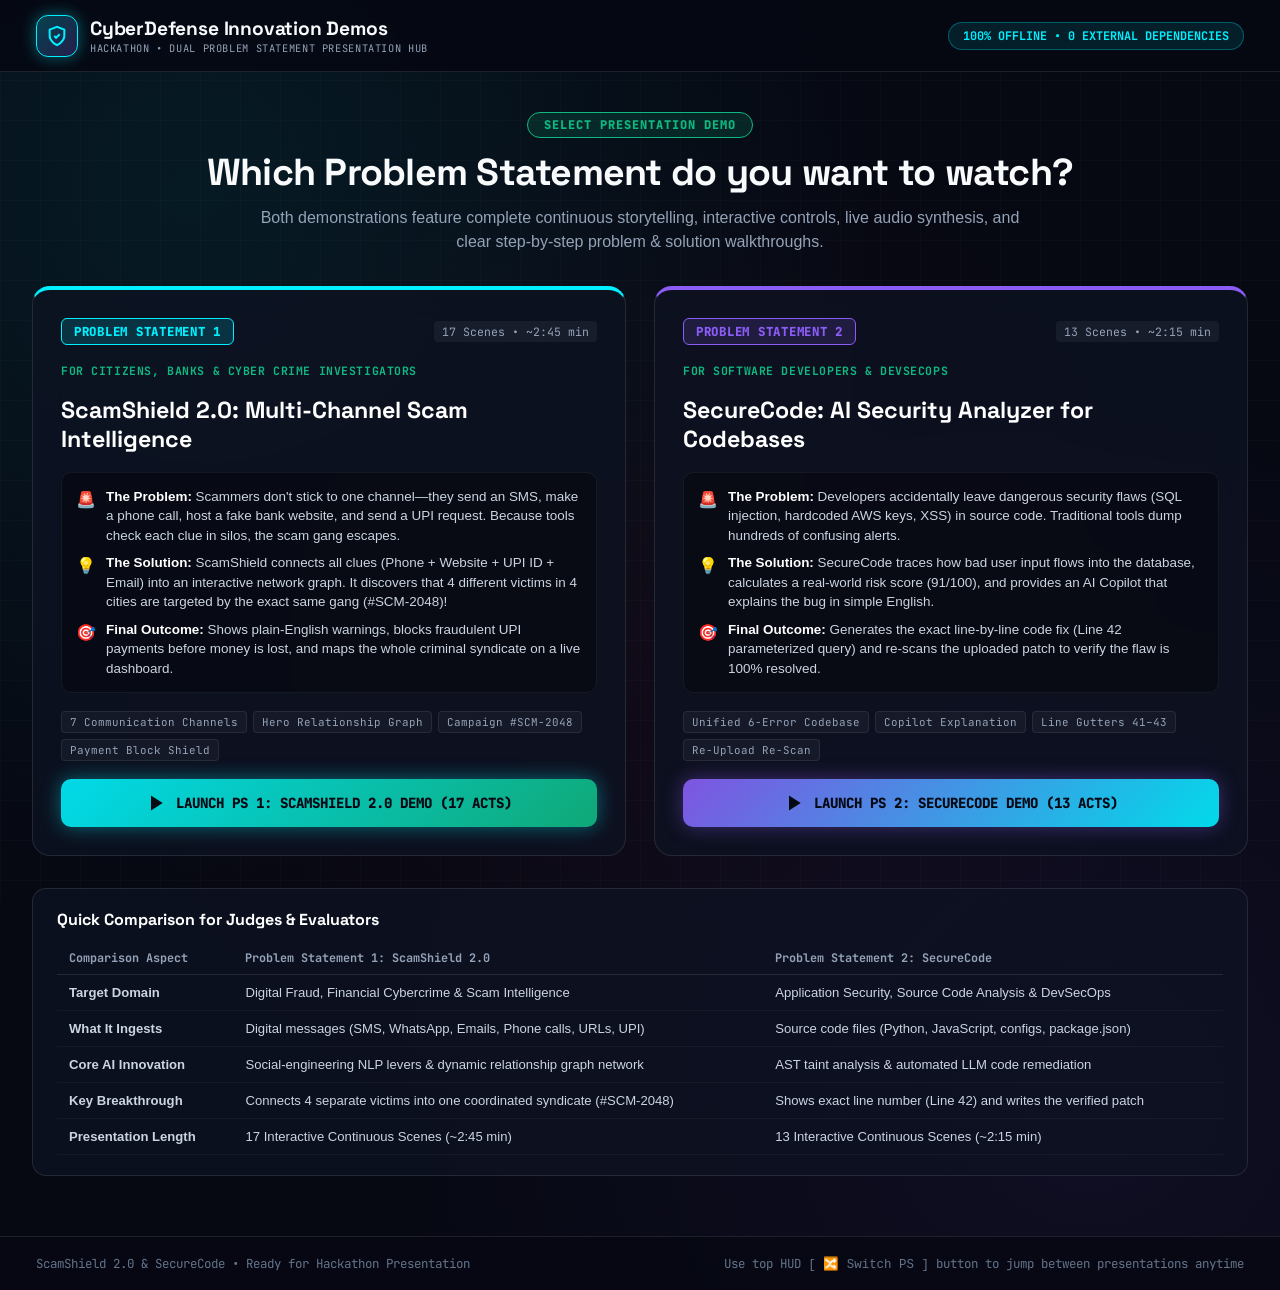
==== commit 79a1138b: "first ps added" ====
--- a/index.html
+++ b/index.html
@@ -3,2025 +3,558 @@
 <head>
   <meta charset="UTF-8">
   <meta name="viewport" content="width=device-width, initial-scale=1.0">
-  <title>SecureCode — Context-Aware AI Security Analyzer</title>
-  <link rel="stylesheet" href="styles.css">
+  <title>Cybersecurity Innovation Demos — Select Problem Statement</title>
   <link rel="preconnect" href="https://fonts.googleapis.com">
   <link rel="preconnect" href="https://fonts.gstatic.com" crossorigin>
-  <link href="https://fonts.googleapis.com/css2?family=Fira+Code:wght@400;500;600;700&family=Plus+Jakarta+Sans:wght@300;400;500;600;700;800&display=swap" rel="stylesheet">
+  <link href="https://fonts.googleapis.com/css2?family=JetBrains+Mono:wght@400;600;700;800&family=Space+Grotesk:wght@500;600;700;800;900&display=swap" rel="stylesheet">
+  <style>
+    :root {
+      --bg-space: #060812;
+      --bg-card: rgba(13, 18, 34, 0.85);
+      --border-color: rgba(255, 255, 255, 0.1);
+      --cyan: #00f0ff;
+      --cyan-glow: rgba(0, 240, 255, 0.4);
+      --violet: #8b5cf6;
+      --violet-glow: rgba(139, 92, 246, 0.4);
+      --emerald: #10b981;
+      --emerald-glow: rgba(16, 185, 129, 0.4);
+      --danger: #ff2a5f;
+      --danger-glow: rgba(255, 42, 95, 0.4);
+      --font-display: "Space Grotesk", -apple-system, sans-serif;
+      --font-mono: "JetBrains Mono", monospace;
+    }
+
+    * { box-sizing: border-box; margin: 0; padding: 0; }
+
+    body {
+      background: var(--bg-space);
+      color: #f8fafc;
+      font-family: -apple-system, BlinkMacSystemFont, "Segoe UI", Roboto, sans-serif;
+      min-height: 100vh;
+      display: flex;
+      flex-direction: column;
+      background-image: 
+        radial-gradient(circle at 15% 15%, rgba(0, 240, 255, 0.08), transparent 45%),
+        radial-gradient(circle at 85% 85%, rgba(139, 92, 246, 0.08), transparent 45%),
+        radial-gradient(circle at 50% 50%, rgba(255, 42, 95, 0.04), transparent 60%);
+    }
+
+    /* Cyber grid overlay */
+    .cyber-grid {
+      position: fixed;
+      inset: 0;
+      pointer-events: none;
+      background-size: 40px 40px;
+      background-image: 
+        linear-gradient(to right, rgba(255, 255, 255, 0.02) 1px, transparent 1px),
+        linear-gradient(to bottom, rgba(255, 255, 255, 0.02) 1px, transparent 1px);
+    }
+
+    /* Top Nav */
+    .portal-nav {
+      height: 72px;
+      border-bottom: 1px solid var(--border-color);
+      display: flex;
+      align-items: center;
+      justify-content: space-between;
+      padding: 0 36px;
+      background: rgba(6, 8, 18, 0.9);
+      backdrop-filter: blur(16px);
+      z-index: 10;
+    }
+
+    .portal-brand {
+      display: flex;
+      align-items: center;
+      gap: 12px;
+    }
+
+    .brand-icon-box {
+      width: 42px;
+      height: 42px;
+      border-radius: 12px;
+      background: linear-gradient(135deg, rgba(0, 240, 255, 0.25), rgba(139, 92, 246, 0.25));
+      border: 1px solid var(--cyan);
+      display: flex;
+      align-items: center;
+      justify-content: center;
+      color: var(--cyan);
+      box-shadow: 0 0 16px var(--cyan-glow);
+    }
+
+    .portal-brand h1 {
+      font-family: var(--font-display);
+      font-size: 1.2rem;
+      font-weight: 800;
+      letter-spacing: -0.01em;
+    }
+
+    .portal-brand p {
+      font-family: var(--font-mono);
+      font-size: 0.65rem;
+      color: #94a3b8;
+      letter-spacing: 0.06em;
+    }
+
+    .portal-tag-badge {
+      font-family: var(--font-mono);
+      font-size: 0.74rem;
+      font-weight: 700;
+      color: var(--cyan);
+      background: rgba(0, 240, 255, 0.1);
+      border: 1px solid rgba(0, 240, 255, 0.3);
+      padding: 5px 14px;
+      border-radius: 20px;
+    }
+
+    /* Main Container */
+    .portal-main {
+      flex: 1;
+      max-width: 1280px;
+      width: 100%;
+      margin: 0 auto;
+      padding: 40px 32px 60px;
+      display: flex;
+      flex-direction: column;
+      gap: 32px;
+      z-index: 1;
+    }
+
+    .portal-header {
+      text-align: center;
+      display: flex;
+      flex-direction: column;
+      align-items: center;
+      gap: 10px;
+    }
+
+    .hero-badge {
+      font-family: var(--font-mono);
+      font-size: 0.75rem;
+      font-weight: 800;
+      color: var(--emerald);
+      background: rgba(16, 185, 129, 0.15);
+      border: 1px solid var(--emerald);
+      padding: 4px 16px;
+      border-radius: 20px;
+      letter-spacing: 0.08em;
+    }
+
+    .portal-header h2 {
+      font-family: var(--font-display);
+      font-size: 2.35rem;
+      font-weight: 900;
+      letter-spacing: -0.02em;
+    }
+
+    .portal-header p {
+      font-size: 1rem;
+      color: #94a3b8;
+      max-width: 780px;
+      line-height: 1.5;
+    }
+
+    /* PS Cards Grid */
+    .ps-grid {
+      display: grid;
+      grid-template-columns: 1fr 1fr;
+      gap: 28px;
+    }
+
+    .ps-card {
+      background: var(--bg-card);
+      backdrop-filter: blur(16px);
+      border: 1px solid var(--border-color);
+      border-radius: 18px;
+      padding: 28px;
+      display: flex;
+      flex-direction: column;
+      gap: 18px;
+      position: relative;
+      overflow: hidden;
+      transition: all 0.3s cubic-bezier(0.16, 1, 0.3, 1);
+    }
+
+    .ps-card:hover {
+      transform: translateY(-5px);
+      box-shadow: 0 20px 48px rgba(0, 0, 0, 0.6);
+    }
+
+    .ps-card-1 {
+      border-top: 4px solid var(--cyan);
+    }
+    .ps-card-1:hover {
+      border-color: var(--cyan);
+      box-shadow: 0 0 32px var(--cyan-glow);
+    }
+
+    .ps-card-2 {
+      border-top: 4px solid var(--violet);
+    }
+    .ps-card-2:hover {
+      border-color: var(--violet);
+      box-shadow: 0 0 32px var(--violet-glow);
+    }
+
+    .ps-card-top-row {
+      display: flex;
+      align-items: center;
+      justify-content: space-between;
+    }
+
+    .ps-badge {
+      font-family: var(--font-mono);
+      font-size: 0.78rem;
+      font-weight: 900;
+      letter-spacing: 0.06em;
+      padding: 4px 12px;
+      border-radius: 6px;
+    }
+
+    .ps1-badge { background: rgba(0, 240, 255, 0.15); border: 1px solid var(--cyan); color: var(--cyan); }
+    .ps2-badge { background: rgba(139, 92, 246, 0.15); border: 1px solid var(--violet); color: var(--violet); }
+
+    .ps-acts-pill {
+      font-family: var(--font-mono);
+      font-size: 0.72rem;
+      color: #94a3b8;
+      background: rgba(255, 255, 255, 0.05);
+      padding: 3px 8px;
+      border-radius: 4px;
+    }
+
+    .ps-target-tag {
+      font-family: var(--font-mono);
+      font-size: 0.72rem;
+      font-weight: 700;
+      color: var(--emerald);
+      letter-spacing: 0.05em;
+    }
+
+    .ps-title {
+      font-family: var(--font-display);
+      font-size: 1.45rem;
+      font-weight: 800;
+      line-height: 1.25;
+      color: #fff;
+    }
+
+    /* 3-Second Explainer Box */
+    .ps-simplified-explainer {
+      background: rgba(0, 0, 0, 0.35);
+      border: 1px solid rgba(255, 255, 255, 0.06);
+      border-radius: 10px;
+      padding: 14px;
+      display: flex;
+      flex-direction: column;
+      gap: 8px;
+    }
+
+    .explainer-row {
+      display: flex;
+      align-items: flex-start;
+      gap: 10px;
+      font-size: 0.84rem;
+      line-height: 1.45;
+    }
+
+    .explainer-icon {
+      font-size: 1rem;
+      flex-shrink: 0;
+      margin-top: 1px;
+    }
+
+    .explainer-text strong {
+      color: #fff;
+    }
+
+    .explainer-text {
+      color: #cbd5e1;
+    }
+
+    /* Key Features Pills */
+    .features-pill-row {
+      display: flex;
+      flex-wrap: wrap;
+      gap: 6px;
+    }
+
+    .feature-pill {
+      font-family: var(--font-mono);
+      font-size: 0.68rem;
+      background: rgba(255, 255, 255, 0.04);
+      border: 1px solid rgba(255, 255, 255, 0.08);
+      color: #94a3b8;
+      padding: 3px 8px;
+      border-radius: 4px;
+    }
+
+    .btn-launch {
+      margin-top: auto;
+      padding: 14px 24px;
+      border-radius: 10px;
+      font-family: var(--font-mono);
+      font-size: 0.88rem;
+      font-weight: 800;
+      display: flex;
+      align-items: center;
+      justify-content: center;
+      gap: 10px;
+      cursor: pointer;
+      transition: all 0.2s ease;
+      text-decoration: none;
+      border: none;
+    }
+
+    .btn-launch-ps1 {
+      background: linear-gradient(135deg, rgba(0, 240, 255, 0.9), rgba(16, 185, 129, 0.9));
+      color: #040914;
+      box-shadow: 0 0 20px var(--cyan-glow);
+    }
+
+    .btn-launch-ps1:hover {
+      box-shadow: 0 0 32px var(--cyan-glow);
+      transform: scale(1.02);
+    }
+
+    .btn-launch-ps2 {
+      background: linear-gradient(135deg, rgba(139, 92, 246, 0.9), rgba(0, 240, 255, 0.9));
+      color: #040914;
+      box-shadow: 0 0 20px var(--violet-glow);
+    }
+
+    .btn-launch-ps2:hover {
+      box-shadow: 0 0 32px var(--violet-glow);
+      transform: scale(1.02);
+    }
+
+    /* Comparison Table Box */
+    .comparison-section {
+      background: var(--bg-card);
+      border: 1px solid var(--border-color);
+      border-radius: 14px;
+      padding: 20px 24px;
+      display: flex;
+      flex-direction: column;
+      gap: 12px;
+    }
+
+    .comp-title {
+      font-family: var(--font-display);
+      font-size: 1rem;
+      font-weight: 800;
+      color: #fff;
+    }
+
+    .comp-table {
+      width: 100%;
+      border-collapse: collapse;
+      font-size: 0.82rem;
+    }
+
+    .comp-table th {
+      text-align: left;
+      padding: 8px 12px;
+      border-bottom: 1px solid var(--border-color);
+      color: #94a3b8;
+      font-family: var(--font-mono);
+      font-size: 0.74rem;
+    }
+
+    .comp-table td {
+      padding: 10px 12px;
+      border-bottom: 1px solid rgba(255, 255, 255, 0.04);
+      color: #cbd5e1;
+    }
+
+    .comp-table tr:hover td {
+      background: rgba(255, 255, 255, 0.02);
+    }
+
+    /* Footer */
+    .portal-footer {
+      border-top: 1px solid var(--border-color);
+      padding: 18px 36px;
+      display: flex;
+      align-items: center;
+      justify-content: space-between;
+      font-size: 0.78rem;
+      color: #64748b;
+      font-family: var(--font-mono);
+      background: rgba(6, 8, 18, 0.85);
+    }
+  </style>
 </head>
-<body class="dark-theme">
-  <!-- Ambient Cyber Background -->
-  <div class="cyber-bg">
-    <div class="grid-overlay"></div>
-    <div class="glow-orb orb-1"></div>
-    <div class="glow-orb orb-2"></div>
-    <div class="scanline-overlay"></div>
-  </div>
-
-  <!-- Main Application Wrapper -->
-  <div class="app-container">
-    
-    <!-- Top Cyber Header Navigation -->
-    <header class="top-nav">
-      <div class="nav-left">
-        <div class="brand-badge">
-          <div class="brand-icon">
-            <svg viewBox="0 0 24 24" fill="none" stroke="currentColor" stroke-width="2" stroke-linecap="round" stroke-linejoin="round">
-              <path d="M12 22s8-4 8-10V5l-8-3-8 3v7c0 6 8 10 8 10z"/>
-              <path d="m9 12 2 2 4-4"/>
-            </svg>
+<body>
+  <div class="cyber-grid"></div>
+
+  <!-- Top Navigation Header -->
+  <header class="portal-nav">
+    <div class="portal-brand">
+      <div class="brand-icon-box">
+        <svg width="22" height="22" viewBox="0 0 24 24" fill="none" stroke="currentColor" stroke-width="2.2">
+          <path d="M12 22s8-4 8-10V5l-8-3-8 3v7c0 6 8 10 8 10z"/>
+          <path d="m9 12 2 2 4-4"/>
+        </svg>
+      </div>
+      <div>
+        <h1>CyberDefense Innovation Demos</h1>
+        <p>HACKATHON &bull; DUAL PROBLEM STATEMENT PRESENTATION HUB</p>
+      </div>
+    </div>
+    <div class="portal-tag-badge">100% OFFLINE &bull; 0 EXTERNAL DEPENDENCIES</div>
+  </header>
+
+  <!-- Main Presentation Selection Hub -->
+  <main class="portal-main">
+    <div class="portal-header">
+      <span class="hero-badge">SELECT PRESENTATION DEMO</span>
+      <h2>Which Problem Statement do you want to watch?</h2>
+      <p>Both demonstrations feature complete continuous storytelling, interactive controls, live audio synthesis, and clear step-by-step problem &amp; solution walkthroughs.</p>
+    </div>
+
+    <!-- Dual PS Cards -->
+    <div class="ps-grid">
+      <!-- PS 1 Card: ScamShield 2.0 -->
+      <div class="ps-card ps-card-1">
+        <div class="ps-card-top-row">
+          <span class="ps-badge ps1-badge">PROBLEM STATEMENT 1</span>
+          <span class="ps-acts-pill">17 Scenes &bull; ~2:45 min</span>
+        </div>
+        <span class="ps-target-tag">FOR CITIZENS, BANKS &amp; CYBER CRIME INVESTIGATORS</span>
+
+        <h3 class="ps-title">ScamShield 2.0: Multi-Channel Scam Intelligence</h3>
+
+        <!-- 3-Second Clear Summary -->
+        <div class="ps-simplified-explainer">
+          <div class="explainer-row">
+            <span class="explainer-icon">🚨</span>
+            <div class="explainer-text"><strong>The Problem:</strong> Scammers don't stick to one channel—they send an SMS, make a phone call, host a fake bank website, and send a UPI request. Because tools check each clue in silos, the scam gang escapes.</div>
           </div>
-          <div class="brand-text">
-            <span class="brand-name">Secure<span class="brand-highlight">Code</span></span>
-            <span class="brand-tag">AI SECURITY ANALYZER</span>
+          <div class="explainer-row">
+            <span class="explainer-icon">💡</span>
+            <div class="explainer-text"><strong>The Solution:</strong> ScamShield connects all clues (Phone + Website + UPI ID + Email) into an interactive network graph. It discovers that 4 different victims in 4 cities are targeted by the exact same gang (#SCM-2048)!</div>
+          </div>
+          <div class="explainer-row">
+            <span class="explainer-icon">🎯</span>
+            <div class="explainer-text"><strong>Final Outcome:</strong> Shows plain-English warnings, blocks fraudulent UPI payments before money is lost, and maps the whole criminal syndicate on a live dashboard.</div>
           </div>
         </div>
+
+        <div class="features-pill-row">
+          <span class="feature-pill">7 Communication Channels</span>
+          <span class="feature-pill">Hero Relationship Graph</span>
+          <span class="feature-pill">Campaign #SCM-2048</span>
+          <span class="feature-pill">Payment Block Shield</span>
+        </div>
+
+        <a href="scamshield.html" class="btn-launch btn-launch-ps1">
+          <svg width="20" height="20" viewBox="0 0 24 24" fill="currentColor"><polygon points="6 3 20 12 6 21 6 3"/></svg>
+          <span>LAUNCH PS 1: SCAMSHIELD 2.0 DEMO (17 ACTS)</span>
+        </a>
       </div>
 
-      <div class="nav-center">
-        <div class="scene-indicator">
-          <span class="indicator-badge" id="sceneBadge">SCENE 1 / 13</span>
-          <span class="scene-title-display" id="sceneTitleDisplay">The Problem — Hidden Vulnerabilities</span>
+      <!-- PS 2 Card: SecureCode -->
+      <div class="ps-card ps-card-2">
+        <div class="ps-card-top-row">
+          <span class="ps-badge ps2-badge">PROBLEM STATEMENT 2</span>
+          <span class="ps-acts-pill">13 Scenes &bull; ~2:15 min</span>
         </div>
-      </div>
-
-      <div class="nav-right">
-        <button class="nav-btn" id="audioToggleBtn" title="Toggle Cyber Audio SFX (Procedural Web Audio)">
-          <svg id="audioOnIcon" class="icon" viewBox="0 0 24 24" fill="none" stroke="currentColor" stroke-width="2">
-            <polygon points="11 5 6 9 2 9 2 15 6 15 11 19 11 5"/>
-            <path d="M15.54 8.46a5 5 0 0 1 0 7.07"/>
-            <path d="M19.07 4.93a10 10 0 0 1 0 14.14"/>
-          </svg>
-          <svg id="audioOffIcon" class="icon hidden" viewBox="0 0 24 24" fill="none" stroke="currentColor" stroke-width="2">
-            <polygon points="11 5 6 9 2 9 2 15 6 15 11 19 11 5"/>
-            <line x1="23" y1="9" x2="17" y2="15"/>
-            <line x1="17" y1="9" x2="23" y2="15"/>
-          </svg>
-          <span id="audioLabel">Sound: OFF</span>
-        </button>
-
-        <div class="speed-selector" title="Playback Speed">
-          <button class="speed-btn active" data-speed="1">1x</button>
-          <button class="speed-btn" data-speed="1.5">1.5x</button>
-          <button class="speed-btn" data-speed="2">2x</button>
-        </div>
-
-        <button class="nav-btn" id="fullscreenBtn" title="Toggle Fullscreen (F)">
-          <svg class="icon" viewBox="0 0 24 24" fill="none" stroke="currentColor" stroke-width="2">
-            <path d="M8 3H5a2 2 0 0 0-2 2v3m18 0V5a2 2 0 0 0-2-2h-3m0 18h3a2 2 0 0 0 2-2v-3M3 16v3a2 2 0 0 0 2 2h3"/>
-          </svg>
-        </button>
-      </div>
-    </header>
-
-    <!-- Stage Viewport (Dynamic Scenes Container) -->
-    <main class="stage-viewport" id="stageViewport">
-
-      <!-- ================= SCENE 1: THE PROBLEM ================= -->
-      <section class="scene" id="scene-1" data-scene="1">
-        <div class="scene-header-box">
-          <div class="scene-tag warning-tag">ACT I &bull; THE HIDDEN VULNERABILITY CRISIS</div>
-          <h1 class="scene-headline">Modern applications can contain <span class="text-danger glow-danger">hidden security vulnerabilities.</span></h1>
-          <p class="scene-subline">A developer builds rapid features across a modern microservice codebase, unaware of latent security traps lurking in common code patterns.</p>
-        </div>
-
-        <div class="scene1-split-layout">
-          <!-- Code Editor Mockup -->
-          <div class="editor-window glass-panel">
-            <div class="editor-titlebar">
-              <div class="window-dots">
-                <span class="dot dot-red"></span>
-                <span class="dot dot-yellow"></span>
-                <span class="dot dot-green"></span>
-              </div>
-              <div class="editor-tabs" id="scene1Tabs">
-                <div class="tab active" data-file="database.py">database.py <span class="tab-error-dot danger">●</span></div>
-                <div class="tab" data-file="config.js">config.js <span class="tab-error-dot danger">●</span></div>
-                <div class="tab" data-file="app.js">app.js <span class="tab-error-dot warning">●</span></div>
-                <div class="tab" data-file="auth.js">auth.js <span class="tab-error-dot warning">●</span></div>
-                <div class="tab" data-file="login.py">login.py <span class="tab-error-dot danger">●</span></div>
-                <div class="tab" data-file="package.json">package.json <span class="tab-error-dot info">●</span></div>
-              </div>
-
-              <!-- View Mode Switcher for Judges Clarity -->
-              <div class="editor-view-mode-tabs" id="scene1ViewModes">
-                <button class="view-mode-btn active" id="btnSingleFile" title="Inspect individual files">
-                  <span>📄 Active File</span>
-                </button>
-                <button class="view-mode-btn mode-unified" id="btnUnifiedCodebase" title="Show all errors in one codebase simultaneously">
-                  <span class="btn-pulse-dot"></span>
-                  <span>🗂️ All Errors in One Codebase</span>
-                </button>
-              </div>
-
-              <div class="editor-status">
-                <span class="status-badge git-branch">
-                  <svg width="12" height="12" viewBox="0 0 24 24" fill="none" stroke="currentColor" stroke-width="2"><path d="M6 3v12"/><circle cx="18" cy="6" r="3"/><circle cx="6" cy="18" r="3"/><path d="M18 9a9 9 0 0 1-9 9"/></svg>
-                  main
-                </span>
-              </div>
-            </div>
-
-            <div class="editor-body">
-              <!-- Mode 1: Single File View -->
-              <div class="single-file-view" id="scene1SingleFileView">
-                <div class="code-gutter" id="scene1CodeGutter">
-                  <span>38</span><span>39</span><span>40</span><span>41</span><span class="gutter-alert">42</span><span>43</span><span>44</span><span>45</span><span>46</span><span>47</span>
-                </div>
-                <div class="code-content" id="scene1CodeContent">
-                  <div class="code-line"><span class="c-keyword">def</span> <span class="c-func">getUserAccountData</span>(request):</div>
-                  <div class="code-line indent-1">user_id = request.args.<span class="c-func">get</span>(<span class="c-str">'id'</span>)</div>
-                  <div class="code-line indent-1"><span class="c-comment"># Fetch user profile and banking records</span></div>
-                  <div class="code-line indent-1 code-flaw-line flaw-sqli" id="s1-sqli-line">
-                    raw_query = <span class="c-str">"SELECT * FROM users WHERE user_id = '"</span> + user_id + <span class="c-str">"'"</span>
-                    <div class="inline-squiggle squiggle-danger"></div>
-                    <div class="inline-threat-badge fade-in-badge" id="s1-badge-1">
-                      <span class="threat-icon">⚠️</span>
-                      <span id="s1-badge-text">Unsafe SQL query concatenation</span>
-                    </div>
-                  </div>
-                  <div class="code-line indent-1">cursor = db.<span class="c-func">cursor</span>()</div>
-                  <div class="code-line indent-1">cursor.<span class="c-func">execute</span>(raw_query)</div>
-                  <div class="code-line indent-1"><span class="c-keyword">return</span> cursor.<span class="c-func">fetchall</span>()</div>
-                </div>
-              </div>
-
-              <!-- Mode 2: Unified Codebase Master View (All Errors in One Codebase) -->
-              <div class="unified-codebase-view hidden" id="scene1UnifiedCodebaseView">
-                <div class="unified-codebase-header">
-                  <div class="unified-repo-title">
-                    <span>📁 enterprise/fintech-payment-service</span>
-                    <span class="git-branch-tag">🌿 branch: main</span>
-                  </div>
-                  <span class="unified-repo-badge">6 CRITICAL SECURITY FLAWS IN ONE CODEBASE</span>
-                </div>
-
-                <div class="unified-codebase-grid">
-                  <!-- File 1: database.py -->
-                  <div class="unified-file-card has-critical" data-file="database.py" id="unifiedCard-database">
-                    <div class="unified-card-titlebar">
-                      <span class="unified-filename">🐍 src/database.py</span>
-                      <span class="unified-line-badge severity-tag critical">Line 42 &bull; CWE-89</span>
-                    </div>
-                    <div class="unified-flaw-desc">⚠️ SQL Injection: Unsafe string query concatenation</div>
-                    <div class="unified-code-snippet">
-                      <div class="unified-code-line">40: <span class="c-comment"># Query without parameterized binding</span></div>
-                      <div class="unified-code-line is-target">42: raw_query = <span class="c-str">"SELECT * FROM users WHERE id = '"</span> + id + <span class="c-str">"'"</span></div>
-                      <div class="unified-code-line">43: cursor.<span class="c-func">execute</span>(raw_query)</div>
-                    </div>
-                    <div class="unified-inspect-action"><span>Click to Inspect File in Editor ➔</span></div>
-                  </div>
-
-                  <!-- File 2: config.js -->
-                  <div class="unified-file-card has-critical" data-file="config.js" id="unifiedCard-config">
-                    <div class="unified-card-titlebar">
-                      <span class="unified-filename">⚙️ config/config.js</span>
-                      <span class="unified-line-badge severity-tag critical">Line 18 &bull; CWE-798</span>
-                    </div>
-                    <div class="unified-flaw-desc">⚠️ Hardcoded Secret: Plaintext AWS production credentials</div>
-                    <div class="unified-code-snippet">
-                      <div class="unified-code-line">17: <span class="c-comment">// Production S3 storage credentials</span></div>
-                      <div class="unified-code-line is-target">18: <span class="c-keyword">const</span> AWS_SECRET_KEY = <span class="c-str">"AKIAIOSFODNN7EXAMPLE_SECRET_PROD"</span>;</div>
-                      <div class="unified-code-line">19: <span class="c-keyword">const</span> S3_BUCKET = <span class="c-str">"production-financial-vault"</span>;</div>
-                    </div>
-                    <div class="unified-inspect-action"><span>Click to Inspect File in Editor ➔</span></div>
-                  </div>
-
-                  <!-- File 3: app.js -->
-                  <div class="unified-file-card has-high" data-file="app.js" id="unifiedCard-app">
-                    <div class="unified-card-titlebar">
-                      <span class="unified-filename">📜 src/app.js</span>
-                      <span class="unified-line-badge severity-tag high">Line 89 &bull; CWE-79</span>
-                    </div>
-                    <div class="unified-flaw-desc">⚠️ Stored XSS: Direct user HTML injection into DOM</div>
-                    <div class="unified-code-snippet">
-                      <div class="unified-code-line">88: <span class="c-comment">// Render user bio without HTML escaping</span></div>
-                      <div class="unified-code-line is-target">89: profileDiv.innerHTML = <span class="c-str">"&lt;div&gt;"</span> + user.bio + <span class="c-str">"&lt;/div&gt;"</span>;</div>
-                      <div class="unified-code-line">90: container.<span class="c-func">appendChild</span>(profileDiv);</div>
-                    </div>
-                    <div class="unified-inspect-action"><span>Click to Inspect File in Editor ➔</span></div>
-                  </div>
-
-                  <!-- File 4: auth.js -->
-                  <div class="unified-file-card has-high" data-file="auth.js" id="unifiedCard-auth">
-                    <div class="unified-card-titlebar">
-                      <span class="unified-filename">📜 src/auth.js</span>
-                      <span class="unified-line-badge severity-tag high">Line 64 &bull; CWE-78</span>
-                    </div>
-                    <div class="unified-flaw-desc">⚠️ Command Injection: Unsanitized host executed in subshell</div>
-                    <div class="unified-code-snippet">
-                      <div class="unified-code-line">63: <span class="c-comment">// System diagnostic ping tool</span></div>
-                      <div class="unified-code-line is-target">64: <span class="c-func">exec</span>(<span class="c-str">"ping -c 4 "</span> + req.body.host, (err, stdout) =&gt; {</div>
-                      <div class="unified-code-line">65:   <span class="c-keyword">if</span> (err) <span class="c-keyword">return</span> res.<span class="c-func">status</span>(500).<span class="c-func">send</span>(err);</div>
-                    </div>
-                    <div class="unified-inspect-action"><span>Click to Inspect File in Editor ➔</span></div>
-                  </div>
-
-                  <!-- File 5: login.py -->
-                  <div class="unified-file-card has-critical" data-file="login.py" id="unifiedCard-login">
-                    <div class="unified-card-titlebar">
-                      <span class="unified-filename">🐍 src/login.py</span>
-                      <span class="unified-line-badge severity-tag critical">Line 88 &bull; CWE-502</span>
-                    </div>
-                    <div class="unified-flaw-desc">⚠️ Insecure Deserialization: Unsafe pickle object loading</div>
-                    <div class="unified-code-snippet">
-                      <div class="unified-code-line">87: <span class="c-comment">// Decode client session cookie</span></div>
-                      <div class="unified-code-line is-target">88: user_session = pickle.<span class="c-func">loads</span>(base64.<span class="c-func">b64decode</span>(token))</div>
-                      <div class="unified-code-line">89: <span class="c-keyword">if</span> user_session.is_authenticated:</div>
-                    </div>
-                    <div class="unified-inspect-action"><span>Click to Inspect File in Editor ➔</span></div>
-                  </div>
-
-                  <!-- File 6: package.json -->
-                  <div class="unified-file-card has-medium" data-file="package.json" id="unifiedCard-package">
-                    <div class="unified-card-titlebar">
-                      <span class="unified-filename">📦 package.json</span>
-                      <span class="unified-line-badge severity-tag medium">Line 27 &bull; CVE-2024-39338</span>
-                    </div>
-                    <div class="unified-flaw-desc">⚠️ Vulnerable Dependency: Unpatched Axios SSRF vulnerability</div>
-                    <div class="unified-code-snippet">
-                      <div class="unified-code-line">26: <span class="c-str">"dependencies"</span>: {</div>
-                      <div class="unified-code-line is-target">27:   <span class="c-str">"axios"</span>: <span class="c-str">"^0.21.1"</span>,  <span class="c-comment">// CVE-2024-39338</span></div>
-                      <div class="unified-code-line">34:   <span class="c-str">"lodash"</span>: <span class="c-str">"4.17.15"</span>   <span class="c-comment">// Prototype Pollution</span></div>
-                    </div>
-                    <div class="unified-inspect-action"><span>Click to Inspect File in Editor ➔</span></div>
-                  </div>
-                </div>
-              </div>
-            </div>
-
-            <div class="editor-status-bar" id="scene1StatusBar">
-              <span class="item" id="scene1StatusCount"><span class="dot-sm dot-warning"></span> 6 Latent Vulnerabilities in Codebase</span>
-              <span class="item" id="scene1StatusLang">Python 3.12</span>
-              <span class="item">UTF-8</span>
-              <span class="item" id="scene1StatusPos">Ln 42, Col 18</span>
-            </div>
+        <span class="ps-target-tag">FOR SOFTWARE DEVELOPERS &amp; DEVSECOPS</span>
+
+        <h3 class="ps-title">SecureCode: AI Security Analyzer for Codebases</h3>
+
+        <!-- 3-Second Clear Summary -->
+        <div class="ps-simplified-explainer">
+          <div class="explainer-row">
+            <span class="explainer-icon">🚨</span>
+            <div class="explainer-text"><strong>The Problem:</strong> Developers accidentally leave dangerous security flaws (SQL injection, hardcoded AWS keys, XSS) in source code. Traditional tools dump hundreds of confusing alerts.</div>
           </div>
-
-          <!-- Weakness Cards & Cascade of Consequences -->
-          <div class="scene1-sidebar">
-            <div class="card-list-container">
-              <div class="sidebar-header">
-                <span class="pulse-radar"></span>
-                <span>Latent Flaws In Codebase (fintech-payment-service)</span>
-              </div>
-              
-              <div class="flaw-cards" id="scene1FlawCards">
-                <div class="flaw-card active-flaw" id="flaw-card-1" data-file="database.py">
-                  <div class="flaw-icon-box danger">
-                    <svg viewBox="0 0 24 24" fill="none" stroke="currentColor" stroke-width="2"><path d="M4 7V4h16v3M9 20h6M12 4v16"/></svg>
-                  </div>
-                  <div class="flaw-meta">
-                    <span class="flaw-title">Unsafe SQL Query</span>
-                    <span class="flaw-sub">database.py &bull; Line 42</span>
-                  </div>
-                  <span class="severity-tag critical">CRITICAL</span>
-                </div>
-
-                <div class="flaw-card" id="flaw-card-2" data-file="config.js">
-                  <div class="flaw-icon-box danger">
-                    <svg viewBox="0 0 24 24" fill="none" stroke="currentColor" stroke-width="2"><rect x="3" y="11" width="18" height="11" rx="2" ry="2"/><path d="M7 11V7a5 5 0 0 1 10 0v4"/></svg>
-                  </div>
-                  <div class="flaw-meta">
-                    <span class="flaw-title">Hardcoded API Secret</span>
-                    <span class="flaw-sub">config.js &bull; Line 18</span>
-                  </div>
-                  <span class="severity-tag critical">CRITICAL</span>
-                </div>
-
-                <div class="flaw-card" id="flaw-card-3" data-file="app.js">
-                  <div class="flaw-icon-box warning">
-                    <svg viewBox="0 0 24 24" fill="none" stroke="currentColor" stroke-width="2"><path d="m18 15-6-6-6 6"/></svg>
-                  </div>
-                  <div class="flaw-meta">
-                    <span class="flaw-title">Unsanitized User Input (XSS)</span>
-                    <span class="flaw-sub">app.js &bull; Line 89</span>
-                  </div>
-                  <span class="severity-tag high">HIGH</span>
-                </div>
-
-                <div class="flaw-card" id="flaw-card-4" data-file="auth.js">
-                  <div class="flaw-icon-box warning">
-                    <svg viewBox="0 0 24 24" fill="none" stroke="currentColor" stroke-width="2"><circle cx="12" cy="12" r="10"/><line x1="12" y1="8" x2="12" y2="12"/><line x1="12" y1="16" x2="12.01" y2="16"/></svg>
-                  </div>
-                  <div class="flaw-meta">
-                    <span class="flaw-title">Remote Command Injection</span>
-                    <span class="flaw-sub">auth.js &bull; Line 64</span>
-                  </div>
-                  <span class="severity-tag high">HIGH</span>
-                </div>
-
-                <div class="flaw-card" id="flaw-card-5" data-file="login.py">
-                  <div class="flaw-icon-box danger">
-                    <svg viewBox="0 0 24 24" fill="none" stroke="currentColor" stroke-width="2"><path d="M12 2v20M17 5H9.5a3.5 3.5 0 0 0 0 7h5a3.5 3.5 0 0 1 0 7H6"/></svg>
-                  </div>
-                  <div class="flaw-meta">
-                    <span class="flaw-title">Insecure Deserialization</span>
-                    <span class="flaw-sub">login.py &bull; Line 88</span>
-                  </div>
-                  <span class="severity-tag critical">CRITICAL</span>
-                </div>
-
-                <div class="flaw-card" id="flaw-card-6" data-file="package.json">
-                  <div class="flaw-icon-box info">
-                    <svg viewBox="0 0 24 24" fill="none" stroke="currentColor" stroke-width="2"><path d="m16.5 9.4-9-5.19M21 16V8a2 2 0 0 0-1-1.73l-7-4a2 2 0 0 0-2 0l-7 4A2 2 0 0 0 3 8v8a2 2 0 0 0 1 1.73l7 4a2 2 0 0 0 2 0l7-4A2 2 0 0 0 21 16z"/></svg>
-                  </div>
-                  <div class="flaw-meta">
-                    <span class="flaw-title">Vulnerable Dependency</span>
-                    <span class="flaw-sub">package.json &bull; Line 27</span>
-                  </div>
-                  <span class="severity-tag medium">MEDIUM</span>
-                </div>
-              </div>
-            </div>
-
-            <!-- Cascade Impact Banner -->
-            <div class="consequence-cascade glass-panel" id="s1-cascade">
-              <div class="cascade-label">Downstream Blast Radius</div>
-              <div class="cascade-steps">
-                <div class="cascade-item" id="cas-1">
-                  <div class="cas-icon">🔓</div>
-                  <div class="cas-text">Unauthorized Access</div>
-                </div>
-                <div class="cas-arrow">➔</div>
-                <div class="cascade-item" id="cas-2">
-                  <div class="cas-icon">📂</div>
-                  <div class="cas-text">Data Breach</div>
-                </div>
-                <div class="cas-arrow">➔</div>
-                <div class="cascade-item" id="cas-3">
-                  <div class="cas-icon">💸</div>
-                  <div class="cas-text">Financial Loss</div>
-                </div>
-                <div class="cas-arrow">➔</div>
-                <div class="cascade-item" id="cas-4">
-                  <div class="cas-icon">💥</div>
-                  <div class="cas-text">System Compromise</div>
-                </div>
-              </div>
-            </div>
+          <div class="explainer-row">
+            <span class="explainer-icon">💡</span>
+            <div class="explainer-text"><strong>The Solution:</strong> SecureCode traces how bad user input flows into the database, calculates a real-world risk score (91/100), and provides an AI Copilot that explains the bug in simple English.</div>
+          </div>
+          <div class="explainer-row">
+            <span class="explainer-icon">🎯</span>
+            <div class="explainer-text"><strong>Final Outcome:</strong> Generates the exact line-by-line code fix (Line 42 parameterized query) and re-scans the uploaded patch to verify the flaw is 100% resolved.</div>
           </div>
         </div>
-      </section>
-
-      <!-- ================= SCENE 2: THE EXISTING CHALLENGE ================= -->
-      <section class="scene" id="scene-2" data-scene="2">
-        <div class="scene-header-box">
-          <div class="scene-tag danger-tag">ACT II &bull; THE TRIAGE BOTTLENECK</div>
-          <h1 class="scene-headline">“Finding vulnerabilities is only the first step.<br><span class="text-warning glow-warning">Understanding and prioritizing them is the real challenge.”</span></h1>
-          <p class="scene-subline">Developers are bombarded by disconnected security tools producing massive walls of alerts, false alarms, and dense cryptic PDFs.</p>
+
+        <div class="features-pill-row">
+          <span class="feature-pill">Unified 6-Error Codebase</span>
+          <span class="feature-pill">Copilot Explanation</span>
+          <span class="feature-pill">Line Gutters 41–43</span>
+          <span class="feature-pill">Re-Upload Re-Scan</span>
         </div>
 
-        <div class="scene2-container">
-          <div class="alert-storm-stage">
-            <!-- Central Overwhelmed Developer Avatar -->
-            <div class="developer-center-card glass-panel">
-              <div class="dev-avatar-pulse">
-                <div class="avatar-icon">🧑‍💻</div>
-                <div class="alert-cloud-bubble">
-                  <span class="alert-counter-number" id="alertCounter">384</span>
-                  <span class="alert-counter-sub">UNRESOLVED FINDINGS</span>
-                </div>
-              </div>
-              <h3 class="dev-card-title">Developer Dilemma</h3>
-              <p class="dev-card-desc">“Which alert is truly exploitable? Which should I fix before today's release?”</p>
-              
-              <div class="dilemma-tags">
-                <span class="dilemma-pill">SAST Flaws: 214</span>
-                <span class="dilemma-pill">SCA CVEs: 112</span>
-                <span class="dilemma-pill">Secrets: 58</span>
-              </div>
-            </div>
-
-            <!-- Floating Tool Alert Cards Around Developer -->
-            <div class="tool-alert-badge badge-sast" style="top: 8%; left: 6%;">
-              <span class="badge-tool">SAST SCANNER v4.1</span>
-              <span class="badge-msg">Alert #2940: Taint sink detected without sanitizer</span>
-            </div>
-
-            <div class="tool-alert-badge badge-dast" style="top: 12%; right: 8%;">
-              <span class="badge-tool">DAST DYNAMIC AUDIT</span>
-              <span class="badge-msg">Heuristic Anomaly: HTTP 500 on fuzz payload</span>
-            </div>
-
-            <div class="tool-alert-badge badge-sca" style="bottom: 22%; left: 8%;">
-              <span class="badge-tool">SCA DEPENDENCY BOT</span>
-              <span class="badge-msg">CVE-2024-8819: Prototype pollution in dev-dep</span>
-            </div>
-
-            <div class="tool-alert-badge badge-sec" style="bottom: 18%; right: 7%;">
-              <span class="badge-tool">SECRET SNIFFER</span>
-              <span class="badge-msg">Regex Matched: Possible staging token found</span>
-            </div>
-          </div>
-
-          <!-- 5 Core Pain Point Pillars -->
-          <div class="pain-pillars-grid">
-            <div class="pain-pillar-card glass-panel" id="pain-1">
-              <div class="pillar-icon">🚨</div>
-              <h4>Too Many Alerts</h4>
-              <p>Hundreds of noisy findings flood CI/CD pipelines, causing notification fatigue.</p>
-            </div>
-
-            <div class="pain-pillar-card glass-panel" id="pain-2">
-              <div class="pillar-icon">🎯</div>
-              <h4>False Positives</h4>
-              <p>Theoretical vulnerabilities that can never be reached by actual external users.</p>
-            </div>
-
-            <div class="pain-pillar-card glass-panel" id="pain-3">
-              <div class="pillar-icon">📑</div>
-              <h4>Difficult Reports</h4>
-              <p>Dense 150-page compliance PDFs written for auditors, not for software engineers.</p>
-            </div>
-
-            <div class="pain-pillar-card glass-panel" id="pain-4">
-              <div class="pillar-icon">⚖️</div>
-              <h4>Hard to Prioritize</h4>
-              <p>Everything is labeled "Critical" with CVSS 9.8, leaving teams with no clear roadmap.</p>
-            </div>
-
-            <div class="pain-pillar-card glass-panel" id="pain-5">
-              <div class="pillar-icon">🧩</div>
-              <h4>Difficult to Understand</h4>
-              <p>Abstract CVE descriptions lack source-code context or actionable remediation steps.</p>
-            </div>
-          </div>
-        </div>
-      </section>
-
-      <!-- ================= SCENE 3: INTRODUCING SECURECODE ================= -->
-      <section class="scene" id="scene-3" data-scene="3">
-        <div class="scene-header-box">
-          <div class="scene-tag cyan-tag">ACT III &bull; THE PARADIGM SHIFT</div>
-          <h1 class="scene-headline">Meet <span class="text-cyan glow-cyan">SecureCode</span></h1>
-          <p class="scene-subline text-gradient-cyber">Context-Aware AI Security Analyzer for Developer-Friendly Vulnerability Detection and Remediation</p>
-        </div>
-
-        <div class="scene3-card-container">
-          <div class="hero-product-card glass-panel">
-            <div class="card-hero-glow"></div>
-            
-            <div class="product-banner">
-              <div class="cyber-shield-big">
-                <svg viewBox="0 0 24 24" fill="none" stroke="currentColor" stroke-width="1.5">
-                  <path d="M12 22s8-4 8-10V5l-8-3-8 3v7c0 6 8 10 8 10z"/>
-                  <path d="m9 12 2 2 4-4" stroke-width="2"/>
-                </svg>
-              </div>
-              <div class="product-title-group">
-                <h2>SecureCode Engine 3.0</h2>
-                <span class="engine-tag">NEXT-GEN CONTEXT-AWARE SAST &amp; AI REMEDIATION</span>
-              </div>
-            </div>
-
-            <!-- Repository Ingestion Widget -->
-            <div class="repo-upload-box glass-card">
-              <div class="repo-meta-row">
-                <div class="repo-icon-badge">
-                  <svg width="24" height="24" viewBox="0 0 24 24" fill="none" stroke="currentColor" stroke-width="2"><path d="M15 22v-4a4.8 4.8 0 0 0-1-3.5c3 0 6-2 6-5.5.08-1.25-.27-2.48-1-3.5.28-1.15.28-2.35 0-3.5 0 0-1 0-3 1.5-2.64-.5-5.36-.5-8 0C6 2 5 2 5 2c-.3 1.15-.3 2.35 0 3.5A5.403 5.403 0 0 0 4 9c0 3.5 3 5.5 6 5.5-.39.49-.68 1.05-.85 1.65-.17.6-.22 1.23-.15 1.85v4"/><path d="M9 18c-4.51 2-5-2-7-2"/></svg>
-                </div>
-                <div class="repo-info">
-                  <div class="repo-name">enterprise/fintech-payment-service</div>
-                  <div class="repo-stats">142 source files &bull; Python &amp; Node.js &bull; main branch</div>
-                </div>
-                <div class="repo-status" id="uploadStatusBadge">
-                  <span class="status-dot"></span>
-                  <span class="status-txt">Ready for Analysis</span>
-                </div>
-              </div>
-
-              <div class="upload-action-center">
-                <button class="btn-cyber-primary" id="uploadProjectBtn">
-                  <svg class="btn-icon" viewBox="0 0 24 24" fill="none" stroke="currentColor" stroke-width="2"><path d="M21 15v4a2 2 0 0 1-2 2H5a2 2 0 0 1-2-2v-4"/><polyline points="17 8 12 3 7 8"/><line x1="12" y1="3" x2="12" y2="15"/></svg>
-                  <span>UPLOAD PROJECT</span>
-                </button>
-                <div class="upload-confirmation hidden" id="uploadConfirmedBadge">
-                  <span class="check-icon">✓</span>
-                  <span class="confirm-text">Repository Uploaded &amp; Indexed Successfully</span>
-                </div>
-              </div>
-            </div>
-
-            <!-- Core Value Propositions Grid -->
-            <div class="feature-strip">
-              <div class="strip-item">
-                <span class="strip-num">01</span>
-                <div><strong>Full Taint Analysis</strong><br><small>End-to-end data flow tracing</small></div>
-              </div>
-              <div class="strip-item">
-                <span class="strip-num">02</span>
-                <div><strong>Contextual Risk Engine</strong><br><small>Severity calculated from reachability</small></div>
-              </div>
-              <div class="strip-item">
-                <span class="strip-num">03</span>
-                <div><strong>AI Guided Fixes</strong><br><small>One-click verified code patches</small></div>
-              </div>
-            </div>
-          </div>
-        </div>
-      </section>
-
-      <!-- ================= SCENE 4: REPOSITORY ANALYSIS ================= -->
-      <section class="scene" id="scene-4" data-scene="4">
-        <div class="scene-header-box">
-          <div class="scene-tag cyan-tag">ACT IV &bull; MULTI-STAGE ANALYSIS PIPELINE</div>
-          <h1 class="scene-headline">Deep Multidimensional <span class="text-cyan glow-cyan">Codeflow Scanning</span></h1>
-          <p class="scene-subline">SecureCode evaluates AST syntax trees, dependency supply chains, token secrets, and inter-procedural call graphs simultaneously.</p>
-        </div>
-
-        <div class="scene4-layout">
-          <!-- Animated Pipeline Flow -->
-          <div class="pipeline-bar glass-panel">
-            <div class="pipe-node active-node" id="pipe-1">
-              <div class="node-circle"><span class="pipe-icon">📄</span></div>
-              <span class="node-label">Source Code</span>
-            </div>
-            <div class="pipe-connector" id="conn-1"><div class="beam"></div></div>
-            <div class="pipe-node" id="pipe-2">
-              <div class="node-circle"><span class="pipe-icon">⚙️</span></div>
-              <span class="node-label">Preprocessing</span>
-            </div>
-            <div class="pipe-connector" id="conn-2"><div class="beam"></div></div>
-            <div class="pipe-node" id="pipe-3">
-              <div class="node-circle"><span class="pipe-icon">🔍</span></div>
-              <span class="node-label">Static Analysis</span>
-            </div>
-            <div class="pipe-connector" id="conn-3"><div class="beam"></div></div>
-            <div class="pipe-node" id="pipe-4">
-              <div class="node-circle"><span class="pipe-icon">📦</span></div>
-              <span class="node-label">Dependency Analysis</span>
-            </div>
-            <div class="pipe-connector" id="conn-4"><div class="beam"></div></div>
-            <div class="pipe-node" id="pipe-5">
-              <div class="node-circle"><span class="pipe-icon">🔑</span></div>
-              <span class="node-label">Secret Detection</span>
-            </div>
-          </div>
-
-          <!-- Active File Scanner View -->
-          <div class="scanning-inspection-grid">
-            <div class="file-sweep-card glass-panel">
-              <div class="card-head">
-                <span class="radar-ping"></span>
-                <span>Active Target Scanner</span>
-                <span class="file-counter" id="filesScannedCounter">File 6 of 6</span>
-              </div>
-              <div class="file-list-preview" id="scanFileList">
-                <div class="scan-file-row done"><span class="f-icon">🐍</span> login.py <span class="f-status">Scanned ✓</span></div>
-                <div class="scan-file-row active-scan"><span class="f-icon">🐍</span> database.py <span class="f-status">Inspecting AST Taint...</span></div>
-                <div class="scan-file-row"><span class="f-icon">📜</span> app.js <span class="f-status">Queued</span></div>
-                <div class="scan-file-row"><span class="f-icon">📜</span> auth.js <span class="f-status">Queued</span></div>
-                <div class="scan-file-row"><span class="f-icon">⚙️</span> config.js <span class="f-status">Queued</span></div>
-                <div class="scan-file-row"><span class="f-icon">📦</span> package.json <span class="f-status">Queued</span></div>
-              </div>
-              <div class="laser-scanner-line"></div>
-            </div>
-
-            <!-- Progress & Activity Stream -->
-            <div class="progress-stream-card glass-panel">
-              <div class="circular-progress-wrap">
-                <svg class="progress-ring" width="160" height="160">
-                  <circle class="ring-bg" stroke="rgba(255,255,255,0.08)" stroke-width="10" fill="transparent" r="68" cx="80" cy="80"/>
-                  <circle class="ring-fill" id="pipelineProgressCircle" stroke="var(--cyan)" stroke-width="10" stroke-dasharray="427" stroke-dashoffset="427" stroke-linecap="round" fill="transparent" r="68" cx="80" cy="80"/>
-                </svg>
-                <div class="progress-ring-text">
-                  <span class="ring-number" id="scanPercentText">0%</span>
-                  <span class="ring-label">PIPELINE</span>
-                </div>
-              </div>
-
-              <div class="activity-ticker">
-                <div class="ticker-step" id="ticker-1"><span class="pulse-dot"></span> Analyzing Source Code...</div>
-                <div class="ticker-step" id="ticker-2"><span class="pulse-dot"></span> Analyzing Dependencies...</div>
-                <div class="ticker-step" id="ticker-3"><span class="pulse-dot"></span> Searching for Exposed Secrets...</div>
-                <div class="ticker-step" id="ticker-4"><span class="pulse-dot"></span> Analyzing Code Flow &amp; Call Graph...</div>
-              </div>
-            </div>
-          </div>
-        </div>
-      </section>
-
-      <!-- ================= SCENE 5: VULNERABILITY DETECTION ================= -->
-      <section class="scene" id="scene-5" data-scene="5">
-        <div class="scene-header-box">
-          <div class="scene-tag danger-tag">ACT V &bull; CODE-AWARE DETECTION</div>
-          <h1 class="scene-headline">Visual Detection: <span class="text-danger glow-danger">Connecting Findings to Code</span></h1>
-          <p class="scene-subline">SecureCode goes far beyond abstract issue lists by anchoring each security finding directly into its exact source file and line context.</p>
-        </div>
-
-        <div class="scene5-container">
-          <!-- Vulnerability Findings Column -->
-          <div class="findings-deck glass-panel">
-            <div class="deck-header">
-              <div class="deck-title-row">
-                <span class="deck-title">Identified Vulnerabilities (27)</span>
-                <span class="deck-badge">All 27 Findings Prioritized</span>
-              </div>
-              <div class="vuln-filter-tabs" id="vulnFilterTabs">
-                <button class="vuln-filter-btn active" data-filter="all">All (27)</button>
-                <button class="vuln-filter-btn filter-critical" data-filter="critical">Critical (5)</button>
-                <button class="vuln-filter-btn filter-high" data-filter="high">High (9)</button>
-                <button class="vuln-filter-btn filter-medium" data-filter="medium">Medium (10)</button>
-                <button class="vuln-filter-btn filter-low" data-filter="low">Low (3)</button>
-              </div>
-            </div>
-
-            <div class="finding-items-scroll" id="findingItemsScroll">
-              <!-- Critical 1-5 -->
-              <div class="vuln-item active-finding" id="v-find-1" data-severity="critical" data-file="database.py" data-line="42" data-cwe="CWE-89">
-                <div class="vuln-severity critical">CRITICAL</div>
-                <div class="vuln-info">
-                  <div class="vuln-name">SQL Injection</div>
-                  <div class="vuln-file">database.py &bull; Line 42 &bull; CWE-89</div>
-                </div>
-                <div class="vuln-link-indicator">ANCHORED 🔗</div>
-              </div>
-
-              <div class="vuln-item" id="v-find-2" data-severity="critical" data-file="config.js" data-line="18" data-cwe="CWE-798">
-                <div class="vuln-severity critical">CRITICAL</div>
-                <div class="vuln-info">
-                  <div class="vuln-name">Hardcoded Cloud API Secret</div>
-                  <div class="vuln-file">config.js &bull; Line 18 &bull; CWE-798</div>
-                </div>
-              </div>
-
-              <div class="vuln-item" id="v-find-3" data-severity="critical" data-file="auth.js" data-line="64" data-cwe="CWE-78">
-                <div class="vuln-severity critical">CRITICAL</div>
-                <div class="vuln-info">
-                  <div class="vuln-name">Remote Command Injection</div>
-                  <div class="vuln-file">auth.js &bull; Line 64 &bull; CWE-78</div>
-                </div>
-              </div>
-
-              <div class="vuln-item" id="v-find-4" data-severity="critical" data-file="login.py" data-line="88" data-cwe="CWE-502">
-                <div class="vuln-severity critical">CRITICAL</div>
-                <div class="vuln-info">
-                  <div class="vuln-name">Insecure Deserialization</div>
-                  <div class="vuln-file">login.py &bull; Line 88 &bull; CWE-502</div>
-                </div>
-              </div>
-
-              <div class="vuln-item" id="v-find-5" data-severity="critical" data-file="app.js" data-line="142" data-cwe="CWE-918">
-                <div class="vuln-severity critical">CRITICAL</div>
-                <div class="vuln-info">
-                  <div class="vuln-name">Server-Side Request Forgery (SSRF)</div>
-                  <div class="vuln-file">app.js &bull; Line 142 &bull; CWE-918</div>
-                </div>
-              </div>
-
-              <!-- High 6-14 -->
-              <div class="vuln-item" id="v-find-6" data-severity="high" data-file="app.js" data-line="89" data-cwe="CWE-79">
-                <div class="vuln-severity high">HIGH</div>
-                <div class="vuln-info">
-                  <div class="vuln-name">Stored Cross-Site Scripting (XSS)</div>
-                  <div class="vuln-file">app.js &bull; Line 89 &bull; CWE-79</div>
-                </div>
-              </div>
-
-              <div class="vuln-item" id="v-find-7" data-severity="high" data-file="database.py" data-line="118" data-cwe="CWE-285">
-                <div class="vuln-severity high">HIGH</div>
-                <div class="vuln-info">
-                  <div class="vuln-name">Broken Object-Level Auth (BOLA)</div>
-                  <div class="vuln-file">database.py &bull; Line 118 &bull; CWE-285</div>
-                </div>
-              </div>
-
-              <div class="vuln-item" id="v-find-8" data-severity="high" data-file="auth.js" data-line="31" data-cwe="CWE-347">
-                <div class="vuln-severity high">HIGH</div>
-                <div class="vuln-info">
-                  <div class="vuln-name">Weak JWT Verification (None Alg)</div>
-                  <div class="vuln-file">auth.js &bull; Line 31 &bull; CWE-347</div>
-                </div>
-              </div>
-
-              <div class="vuln-item" id="v-find-9" data-severity="high" data-file="app.js" data-line="204" data-cwe="CWE-22">
-                <div class="vuln-severity high">HIGH</div>
-                <div class="vuln-info">
-                  <div class="vuln-name">Path Traversal File Disclosure</div>
-                  <div class="vuln-file">app.js &bull; Line 204 &bull; CWE-22</div>
-                </div>
-              </div>
-
-              <div class="vuln-item" id="v-find-10" data-severity="high" data-file="database.py" data-line="76" data-cwe="CWE-915">
-                <div class="vuln-severity high">HIGH</div>
-                <div class="vuln-info">
-                  <div class="vuln-name">Mass Assignment Vulnerability</div>
-                  <div class="vuln-file">database.py &bull; Line 76 &bull; CWE-915</div>
-                </div>
-              </div>
-
-              <div class="vuln-item" id="v-find-11" data-severity="high" data-file="app.js" data-line="165" data-cwe="CWE-611">
-                <div class="vuln-severity high">HIGH</div>
-                <div class="vuln-info">
-                  <div class="vuln-name">XML External Entity (XXE)</div>
-                  <div class="vuln-file">app.js &bull; Line 165 &bull; CWE-611</div>
-                </div>
-              </div>
-
-              <div class="vuln-item" id="v-find-12" data-severity="high" data-file="login.py" data-line="15" data-cwe="CWE-352">
-                <div class="vuln-severity high">HIGH</div>
-                <div class="vuln-info">
-                  <div class="vuln-name">Cross-Site Request Forgery (CSRF)</div>
-                  <div class="vuln-file">login.py &bull; Line 15 &bull; CWE-352</div>
-                </div>
-              </div>
-
-              <div class="vuln-item" id="v-find-13" data-severity="high" data-file="database.py" data-line="210" data-cwe="CWE-362">
-                <div class="vuln-severity high">HIGH</div>
-                <div class="vuln-info">
-                  <div class="vuln-name">Race Condition in Balance Transfer</div>
-                  <div class="vuln-file">database.py &bull; Line 210 &bull; CWE-362</div>
-                </div>
-              </div>
-
-              <div class="vuln-item" id="v-find-14" data-severity="high" data-file="auth.js" data-line="95" data-cwe="CWE-269">
-                <div class="vuln-severity high">HIGH</div>
-                <div class="vuln-info">
-                  <div class="vuln-name">Privilege Escalation via Header</div>
-                  <div class="vuln-file">auth.js &bull; Line 95 &bull; CWE-269</div>
-                </div>
-              </div>
-
-              <!-- Medium 15-24 -->
-              <div class="vuln-item" id="v-find-15" data-severity="medium" data-file="login.py" data-line="112" data-cwe="CWE-327">
-                <div class="vuln-severity medium">MEDIUM</div>
-                <div class="vuln-info">
-                  <div class="vuln-name">Weak Cryptography (MD5)</div>
-                  <div class="vuln-file">login.py &bull; Line 112 &bull; CWE-327</div>
-                </div>
-              </div>
-
-              <div class="vuln-item" id="v-find-16" data-severity="medium" data-file="package.json" data-line="27" data-cwe="CVE-2024-39338">
-                <div class="vuln-severity medium">MEDIUM</div>
-                <div class="vuln-info">
-                  <div class="vuln-name">Vulnerable Dependency: axios</div>
-                  <div class="vuln-file">package.json &bull; Line 27 &bull; CVE-2024-39338</div>
-                </div>
-              </div>
-
-              <div class="vuln-item" id="v-find-17" data-severity="medium" data-file="login.py" data-line="24" data-cwe="CWE-307">
-                <div class="vuln-severity medium">MEDIUM</div>
-                <div class="vuln-info">
-                  <div class="vuln-name">Missing Rate Limiting on Login</div>
-                  <div class="vuln-file">login.py &bull; Line 24 &bull; CWE-307</div>
-                </div>
-              </div>
-
-              <div class="vuln-item" id="v-find-18" data-severity="medium" data-file="package.json" data-line="34" data-cwe="CVE-2021-23337">
-                <div class="vuln-severity medium">MEDIUM</div>
-                <div class="vuln-info">
-                  <div class="vuln-name">Vulnerable Dependency: lodash</div>
-                  <div class="vuln-file">package.json &bull; Line 34 &bull; CVE-2021-23337</div>
-                </div>
-              </div>
-
-              <div class="vuln-item" id="v-find-19" data-severity="medium" data-file="app.js" data-line="310" data-cwe="CWE-209">
-                <div class="vuln-severity medium">MEDIUM</div>
-                <div class="vuln-info">
-                  <div class="vuln-name">Verbose Stack Trace Leakage</div>
-                  <div class="vuln-file">app.js &bull; Line 310 &bull; CWE-209</div>
-                </div>
-              </div>
-
-              <div class="vuln-item" id="v-find-20" data-severity="medium" data-file="config.js" data-line="45" data-cwe="CWE-942">
-                <div class="vuln-severity medium">MEDIUM</div>
-                <div class="vuln-info">
-                  <div class="vuln-name">Insecure CORS Wildcard (*)</div>
-                  <div class="vuln-file">config.js &bull; Line 45 &bull; CWE-942</div>
-                </div>
-              </div>
-
-              <div class="vuln-item" id="v-find-21" data-severity="medium" data-file="config.js" data-line="52" data-cwe="CWE-319">
-                <div class="vuln-severity medium">MEDIUM</div>
-                <div class="vuln-info">
-                  <div class="vuln-name">Missing HSTS Security Header</div>
-                  <div class="vuln-file">config.js &bull; Line 52 &bull; CWE-319</div>
-                </div>
-              </div>
-
-              <div class="vuln-item" id="v-find-22" data-severity="medium" data-file="requirements.txt" data-line="12" data-cwe="CVE-2020-14343">
-                <div class="vuln-severity medium">MEDIUM</div>
-                <div class="vuln-info">
-                  <div class="vuln-name">Vulnerable Dependency: pyyaml</div>
-                  <div class="vuln-file">requirements.txt &bull; Line 12 &bull; CVE-2020-14343</div>
-                </div>
-              </div>
-
-              <div class="vuln-item" id="v-find-23" data-severity="medium" data-file="auth.js" data-line="140" data-cwe="CWE-614">
-                <div class="vuln-severity medium">MEDIUM</div>
-                <div class="vuln-info">
-                  <div class="vuln-name">Cookie Missing HttpOnly Flag</div>
-                  <div class="vuln-file">auth.js &bull; Line 140 &bull; CWE-614</div>
-                </div>
-              </div>
-
-              <div class="vuln-item" id="v-find-24" data-severity="medium" data-file="app.js" data-line="12" data-cwe="CWE-200">
-                <div class="vuln-severity medium">MEDIUM</div>
-                <div class="vuln-info">
-                  <div class="vuln-name">Information Disclosure Header</div>
-                  <div class="vuln-file">app.js &bull; Line 12 &bull; CWE-200</div>
-                </div>
-              </div>
-
-              <!-- Low 25-27 -->
-              <div class="vuln-item" id="v-find-25" data-severity="low" data-file="index.html" data-line="14" data-cwe="CWE-353">
-                <div class="vuln-severity low">LOW</div>
-                <div class="vuln-info">
-                  <div class="vuln-name">Missing SRI on CDN Script</div>
-                  <div class="vuln-file">index.html &bull; Line 14 &bull; CWE-353</div>
-                </div>
-              </div>
-
-              <div class="vuln-item" id="v-find-26" data-severity="low" data-file="config.js" data-line="70" data-cwe="CWE-525">
-                <div class="vuln-severity low">LOW</div>
-                <div class="vuln-info">
-                  <div class="vuln-name">Cache-Control Missing on Sensitive Data</div>
-                  <div class="vuln-file">config.js &bull; Line 70 &bull; CWE-525</div>
-                </div>
-              </div>
-
-              <div class="vuln-item" id="v-find-27" data-severity="low" data-file="config.js" data-line="84" data-cwe="CWE-326">
-                <div class="vuln-severity low">LOW</div>
-                <div class="vuln-info">
-                  <div class="vuln-name">Deprecated TLS 1.0/1.1 Configuration</div>
-                  <div class="vuln-file">config.js &bull; Line 84 &bull; CWE-326</div>
-                </div>
-              </div>
-            </div>
-          </div>
-
-          <!-- Dynamic SVG Laser Connection Canvas -->
-          <svg class="tether-canvas" id="tetherCanvas" viewBox="0 0 100 100" preserveAspectRatio="none">
-            <path id="laserTether" d="M 0 35 C 50 35, 50 48, 100 48" fill="none" stroke="url(#laserGrad)" stroke-width="3" stroke-dasharray="6 4" class="tether-laser"/>
-            <defs>
-              <linearGradient id="laserGrad" x1="0%" y1="0%" x2="100%" y2="0%">
-                <stop offset="0%" stop-color="#ef4444"/>
-                <stop offset="100%" stop-color="#ff0055"/>
-              </linearGradient>
-            </defs>
-          </svg>
-
-          <!-- Code Inspection Focus Window (Showing Top 3 Anchors) -->
-          <div class="editor-window code-focus-view glass-panel">
-            <div class="editor-titlebar">
-              <div class="window-dots">
-                <span class="dot dot-red"></span><span class="dot dot-yellow"></span><span class="dot dot-green"></span>
-              </div>
-              <div class="editor-tabs" id="scene5FocusTabs">
-                <div class="tab active" id="focusTab1" data-id="v-find-1" data-file="database.py" data-line="42" data-cwe="CWE-89" data-title="SQL Injection">database.py:42 (SQLi)</div>
-                <div class="tab" id="focusTab2" data-id="v-find-2" data-file="config.js" data-line="18" data-cwe="CWE-798" data-title="Hardcoded Cloud API Secret">config.js:18 (Secret)</div>
-                <div class="tab" id="focusTab3" data-id="v-find-6" data-file="app.js" data-line="89" data-cwe="CWE-79" data-title="Stored XSS">app.js:89 (XSS)</div>
-              </div>
-
-              <div class="focus-view-toggles" id="scene5ViewToggles">
-                <button class="focus-mode-btn active" id="btnFocusSingle" title="Inspect active anchor">Single Anchor</button>
-                <button class="focus-mode-btn mode-multi" id="btnFocusMulti" title="Show all 3 critical anchors simultaneously">All 3 Anchors</button>
-              </div>
-
-              <div class="editor-tag-pinned" id="focusPinnedBadge">3 CRITICAL FLAWS ANCHORED</div>
-            </div>
-
-            <div class="editor-body">
-              <!-- Single Focused Anchor View -->
-              <div class="focus-single-container" id="focusSingleContainer">
-                <div class="code-gutter" id="focusCodeGutter">
-                  <span>39</span><span>40</span><span>41</span><span class="gutter-alert">42</span><span>43</span><span>44</span><span>45</span>
-                </div>
-                <div class="code-content" id="focusCodeContent">
-                  <div class="code-line">user_id = request.args.<span class="c-func">get</span>(<span class="c-str">'id'</span>)</div>
-                  <div class="code-line"><span class="c-comment"># Query without parameterized binding</span></div>
-                  <div class="code-line code-target-highlighted" id="targetCodeLine42">
-                    <span class="c-keyword">raw_query</span> = <span class="c-str">"SELECT * FROM users WHERE user_id = '"</span> + user_id + <span class="c-str">"'"</span>
-                    <div class="pulse-laser-ring"></div>
-                  </div>
-                  <div class="code-line">cursor = db.<span class="c-func">cursor</span>()</div>
-                  <div class="code-line">cursor.<span class="c-func">execute</span>(raw_query)</div>
-                  <div class="code-line"><span class="c-keyword">return</span> cursor.<span class="c-func">fetchall</span>()</div>
-                </div>
-              </div>
-
-              <!-- Multi-Anchor Stack View (Shows 3 Security Findings Simultaneously) -->
-              <div class="focus-multi-container hidden" id="focusMultiContainer">
-                <!-- Anchor 1 -->
-                <div class="multi-anchor-card border-critical active-card" data-id="v-find-1" data-file="database.py" data-line="42" data-cwe="CWE-89" data-title="SQL Injection">
-                  <div class="multi-anchor-header">
-                    <span class="multi-anchor-title">🐍 1. database.py:42</span>
-                    <span class="multi-anchor-badge severity-tag critical">CRITICAL &bull; CWE-89</span>
-                  </div>
-                  <div class="multi-anchor-code">
-                    <div class="code-target-highlighted">
-                      <span class="c-keyword">raw_query</span> = <span class="c-str">"SELECT * FROM users WHERE user_id = '"</span> + user_id + <span class="c-str">"'"</span>
-                    </div>
-                  </div>
-                </div>
-
-                <!-- Anchor 2 -->
-                <div class="multi-anchor-card border-critical" data-id="v-find-2" data-file="config.js" data-line="18" data-cwe="CWE-798" data-title="Hardcoded Cloud API Secret">
-                  <div class="multi-anchor-header">
-                    <span class="multi-anchor-title">⚙️ 2. config.js:18</span>
-                    <span class="multi-anchor-badge severity-tag critical">CRITICAL &bull; CWE-798</span>
-                  </div>
-                  <div class="multi-anchor-code">
-                    <div class="code-target-highlighted">
-                      <span class="c-keyword">const</span> AWS_SECRET_KEY = <span class="c-str">"AKIAIOSFODNN7EXAMPLE_SECRET_PROD"</span>;
-                    </div>
-                  </div>
-                </div>
-
-                <!-- Anchor 3 -->
-                <div class="multi-anchor-card border-high" data-id="v-find-6" data-file="app.js" data-line="89" data-cwe="CWE-79" data-title="Stored XSS">
-                  <div class="multi-anchor-header">
-                    <span class="multi-anchor-title">📜 3. app.js:89</span>
-                    <span class="multi-anchor-badge severity-tag high">HIGH &bull; CWE-79</span>
-                  </div>
-                  <div class="multi-anchor-code">
-                    <div class="code-target-highlighted">
-                      profileDiv.innerHTML = <span class="c-str">"&lt;div&gt;"</span> + user.bio + <span class="c-str">"&lt;/div&gt;"</span>;
-                    </div>
-                  </div>
-                </div>
-              </div>
-            </div>
-
-            <div class="code-focus-footer">
-              <div class="code-anchor-badge" id="focusAnchorBadge">
-                <span class="anchor-dot"></span>
-                <span id="focusAnchorText">Anchor 1 of 3: <code>database.py:42:18</code> &bull; CWE-89 &bull; Source Sink Mapped</span>
-              </div>
-            </div>
-          </div>
-        </div>
-      </section>
-
-      <!-- ================= SCENE 6: CONTEXT-AWARE ANALYSIS ================= -->
-      <section class="scene" id="scene-6" data-scene="6">
-        <div class="scene-header-box">
-          <div class="scene-tag warning-tag">ACT VI &bull; DATA-FLOW TAINT ANALYSIS</div>
-          <h1 class="scene-headline"><span class="text-danger glow-danger">Potential Attack Path Detected</span></h1>
-          <p class="scene-subline">SecureCode analyzes the full runtime context: untrusted user input journeys through parameters and logic directly into the database query sink.</p>
-        </div>
-
-        <div class="scene6-container">
-          <!-- Flowchart Stages -->
-          <div class="attack-path-flow">
-            <!-- Step 1 -->
-            <div class="path-node node-danger" id="path-1">
-              <div class="node-tag">ENTRYPOINT</div>
-              <div class="node-icon-box">🌐</div>
-              <div class="node-title">User Input</div>
-              <div class="node-code-snippet"><code>req.query['id']</code></div>
-              <div class="node-status text-danger">Untrusted Ingress</div>
-            </div>
-
-            <div class="path-connector-anim"><div class="particle-stream"></div>➔</div>
-
-            <!-- Step 2 -->
-            <div class="path-node" id="path-2">
-              <div class="node-tag">VARIABLE</div>
-              <div class="node-icon-box">📥</div>
-              <div class="node-title">Request Parameter</div>
-              <div class="node-code-snippet"><code>user_id = param</code></div>
-              <div class="node-status text-warning">Zero Sanitization</div>
-            </div>
-
-            <div class="path-connector-anim"><div class="particle-stream"></div>➔</div>
-
-            <!-- Step 3 -->
-            <div class="path-node" id="path-3">
-              <div class="node-tag">CONTROLLER</div>
-              <div class="node-icon-box">⚙️</div>
-              <div class="node-title">Application Function</div>
-              <div class="node-code-snippet"><code>getUserAccountData()</code></div>
-              <div class="node-status text-warning">Taint Propagated</div>
-            </div>
-
-            <div class="path-connector-anim"><div class="particle-stream"></div>➔</div>
-
-            <!-- Step 4 -->
-            <div class="path-node node-danger" id="path-4">
-              <div class="node-tag">DANGER SINK</div>
-              <div class="node-icon-box">⚠️</div>
-              <div class="node-title">SQL Query</div>
-              <div class="node-code-snippet"><code>"SELECT ... '" + id</code></div>
-              <div class="node-status text-danger">String Concatenation</div>
-            </div>
-
-            <div class="path-connector-anim"><div class="particle-stream"></div>➔</div>
-
-            <!-- Step 5 -->
-            <div class="path-node node-compromised" id="path-5">
-              <div class="node-tag">DATA STORE</div>
-              <div class="node-icon-box">🗄️</div>
-              <div class="node-title">Database</div>
-              <div class="node-code-snippet"><code>PostgreSQL DB</code></div>
-              <div class="node-status text-danger">Arbitrary Query Exec</div>
-            </div>
-          </div>
-
-          <!-- Context Explanation Banner -->
-          <div class="context-explanation-card glass-panel">
-            <div class="context-badge-lead">
-              <svg width="20" height="20" viewBox="0 0 24 24" fill="none" stroke="currentColor" stroke-width="2"><circle cx="12" cy="12" r="10"/><line x1="12" y1="16" x2="12" y2="12"/><line x1="12" y1="8" x2="12.01" y2="8"/></svg>
-              <span>Contextual Intelligence vs Simple Regex</span>
-            </div>
-            <p>
-              Traditional scanners trigger merely on string concatenation patterns. <strong>SecureCode proves actual exploitability</strong> by validating that <code>user_id</code> originates from an unauthenticated external HTTP route and flows unfiltered into an active database query execution sink.
-            </p>
-          </div>
-        </div>
-      </section>
-
-      <!-- ================= SCENE 7: CONTEXTUAL RISK ASSESSMENT ================= -->
-      <section class="scene" id="scene-7" data-scene="7">
-        <div class="scene-header-box">
-          <div class="scene-tag danger-tag">ACT VII &bull; CONTEXTUAL RISK SCORING</div>
-          <h1 class="scene-headline">Prioritize based on <span class="text-danger glow-danger">real-world context and impact.</span></h1>
-          <p class="scene-subline">The SecureCode Multi-Vector Risk Engine weighs environmental factors, reachability, and business criticality to compute a true risk score.</p>
-        </div>
-
-        <div class="scene7-grid">
-          <!-- Risk Factor Bars -->
-          <div class="risk-factors-card glass-panel">
-            <div class="card-head">
-              <span>Dynamic Evaluation Vectors</span>
-              <div class="card-head-actions">
-                <button class="recalc-btn" id="btnRecalcRisk" title="Re-simulate vector convergence">⚡ Re-run Convergence</button>
-                <span class="weight-label">Weighted Convergence</span>
-              </div>
-            </div>
-
-            <div class="vector-list">
-              <div class="vector-row" id="vecRow1">
-                <div class="vec-header">
-                  <span class="v-name">Severity (Base CVSS)</span>
-                  <span class="v-val" id="vVal1" data-val="9.8" data-suffix=" / 10">9.8 / 10</span>
-                </div>
-                <div class="v-bar-track">
-                  <div class="v-bar-fill fill-danger" id="vFill1" data-target="98" style="width: 98%;"></div>
-                </div>
-              </div>
-
-              <div class="vector-row" id="vecRow2">
-                <div class="vec-header">
-                  <span class="v-name">Exploitability (Public POC &amp; Network Reachable)</span>
-                  <span class="v-val" id="vVal2" data-val="95" data-suffix="%">High (95%)</span>
-                </div>
-                <div class="v-bar-track">
-                  <div class="v-bar-fill fill-danger" id="vFill2" data-target="95" style="width: 95%;"></div>
-                </div>
-              </div>
-
-              <div class="vector-row" id="vecRow3">
-                <div class="vec-header">
-                  <span class="v-name">User Input (Unauthenticated External Route)</span>
-                  <span class="v-val" id="vVal3" data-val="90" data-suffix="%">Verified (90%)</span>
-                </div>
-                <div class="v-bar-track">
-                  <div class="v-bar-fill fill-danger" id="vFill3" data-target="90" style="width: 90%;"></div>
-                </div>
-              </div>
-
-              <div class="vector-row" id="vecRow4">
-                <div class="vec-header">
-                  <span class="v-name">Data Sensitivity (Customer PII &amp; Financials)</span>
-                  <span class="v-val" id="vVal4" data-val="94" data-suffix="%">Critical Tier (94%)</span>
-                </div>
-                <div class="v-bar-track">
-                  <div class="v-bar-fill fill-danger" id="vFill4" data-target="94" style="width: 94%;"></div>
-                </div>
-              </div>
-
-              <div class="vector-row" id="vecRow5">
-                <div class="vec-header">
-                  <span class="v-name">Application Exposure (Public Edge API Gateway)</span>
-                  <span class="v-val" id="vVal5" data-val="88" data-suffix="%">Public (88%)</span>
-                </div>
-                <div class="v-bar-track">
-                  <div class="v-bar-fill fill-warning" id="vFill5" data-target="88" style="width: 88%;"></div>
-                </div>
-              </div>
-
-              <div class="vector-row" id="vecRow6">
-                <div class="vec-header">
-                  <span class="v-name">Code Context (No Middleware Sanitizer/WAF)</span>
-                  <span class="v-val" id="vVal6" data-val="85" data-suffix="%">Unprotected (85%)</span>
-                </div>
-                <div class="v-bar-track">
-                  <div class="v-bar-fill fill-warning" id="vFill6" data-target="85" style="width: 85%;"></div>
-                </div>
-              </div>
-            </div>
-          </div>
-
-          <!-- Dynamic SVG Convergence Energy Canvas -->
-          <svg class="convergence-tether" id="convergenceTether" viewBox="0 0 100 100" preserveAspectRatio="none">
-            <path class="conv-beam" id="convBeam1" d="M 0 16 C 50 16, 50 48, 100 48" />
-            <path class="conv-beam" id="convBeam2" d="M 0 30 C 50 30, 50 48, 100 48" />
-            <path class="conv-beam" id="convBeam3" d="M 0 44 C 50 44, 50 48, 100 48" />
-            <path class="conv-beam" id="convBeam4" d="M 0 58 C 50 58, 50 48, 100 48" />
-            <path class="conv-beam" id="convBeam5" d="M 0 72 C 50 72, 50 48, 100 48" />
-            <path class="conv-beam" id="convBeam6" d="M 0 86 C 50 86, 50 48, 100 48" />
-            <defs>
-              <linearGradient id="beamGrad" x1="0%" y1="0%" x2="100%" y2="0%">
-                <stop offset="0%" stop-color="#ff7a00" stop-opacity="0.3"/>
-                <stop offset="50%" stop-color="#ff2a5f" stop-opacity="0.9"/>
-                <stop offset="100%" stop-color="#ff0055" stop-opacity="1"/>
-              </linearGradient>
-            </defs>
-          </svg>
-
-          <!-- Final Score Dial Presentation -->
-          <div class="risk-score-presentation glass-panel">
-            <div class="score-dial-box">
-              <div class="dial-radial" id="dialRadialCircle">
-                <!-- SVG Radial Progress Meter Ring -->
-                <svg class="dial-svg-gauge" viewBox="0 0 160 160">
-                  <circle class="dial-gauge-track" cx="80" cy="80" r="66" />
-                  <circle class="dial-gauge-meter" id="riskDialGauge" cx="80" cy="80" r="66" stroke-dasharray="415" stroke-dashoffset="415" />
-                  <defs>
-                    <linearGradient id="dialMeterGrad" x1="0%" y1="100%" x2="100%" y2="0%">
-                      <stop offset="0%" stop-color="#f59e0b" />
-                      <stop offset="60%" stop-color="#ff2a5f" />
-                      <stop offset="100%" stop-color="#ff0044" />
-                    </linearGradient>
-                  </defs>
-                </svg>
-                <div class="dial-glow" id="dialGlowEffect"></div>
-                <div class="dial-shockwave" id="dialShockwave"></div>
-                <div class="dial-content">
-                  <span class="dial-label">RISK SCORE</span>
-                  <span class="dial-number text-danger" id="riskScoreNumber">0</span>
-                  <span class="dial-max">/ 100</span>
-                </div>
-              </div>
-              <div class="score-verdict-badge badge-critical" id="riskVerdictBadge">CRITICAL RISK</div>
-            </div>
-
-            <div class="risk-summary-bullet">
-              <div class="bullet-item" id="riskBullet1"><span class="b-icon">🔴</span> <strong>Immediate Action Required:</strong> High likelihood of automated external exploitation within 24h.</div>
-              <div class="bullet-item" id="riskBullet2"><span class="b-icon">🎯</span> <strong>Prioritization Index #1:</strong> Ranked highest among all 6 codebase findings.</div>
-            </div>
-          </div>
-        </div>
-      </section>
-
-      <!-- ================= SCENE 8: AI-POWERED EXPLANATION ================= -->
-      <section class="scene" id="scene-8" data-scene="8">
-        <div class="scene-header-box">
-          <div class="scene-tag ai-tag">ACT VIII &bull; DEVELOPER-FRIENDLY AI COPILOT</div>
-          <h1 class="scene-headline">AI-Powered Explanation: <span class="text-violet glow-violet">All Codebase Vulnerabilities</span></h1>
-          <p class="scene-subline">No cryptographic jargon. SecureCode translates every identified vulnerability across the codebase into clear, actionable engineering insight.</p>
-        </div>
-
-        <!-- Scene 8 Codebase Error Navigation Tabs -->
-        <div class="scene8-nav-header">
-          <div class="scene8-tabs-bar" id="scene8ErrorTabs">
-            <button class="scene8-tab active" data-err="0">
-              <span class="tab-icon">🐍</span> database.py:42 <span class="tab-pill crit">SQLi</span>
-            </button>
-            <button class="scene8-tab" data-err="1">
-              <span class="tab-icon">⚙️</span> config.js:18 <span class="tab-pill crit">Secret</span>
-            </button>
-            <button class="scene8-tab" data-err="2">
-              <span class="tab-icon">📜</span> app.js:89 <span class="tab-pill high">XSS</span>
-            </button>
-            <button class="scene8-tab" data-err="3">
-              <span class="tab-icon">🛡️</span> auth.js:64 <span class="tab-pill crit">RCE</span>
-            </button>
-            <button class="scene8-tab" data-err="4">
-              <span class="tab-icon">🔐</span> login.py:88 <span class="tab-pill crit">Pickle</span>
-            </button>
-            <button class="scene8-tab" data-err="5">
-              <span class="tab-icon">📦</span> package.json:27 <span class="tab-pill med">CVE</span>
-            </button>
-          </div>
-
-          <div class="scene8-view-toggles" id="scene8ViewToggles">
-            <button class="scene8-mode-btn active" id="btnScene8Single">🤖 Copilot Inspector</button>
-            <button class="scene8-mode-btn mode-grid" id="btnScene8Grid">🗂️ All 6 Errors Codebase Grid</button>
-          </div>
-        </div>
-
-        <div class="scene8-layout">
-          <!-- AI Assistant Single Inspector Panel -->
-          <div class="ai-assistant-card glass-panel" id="scene8SingleView">
-            <div class="ai-header">
-              <div class="ai-avatar">
-                <svg viewBox="0 0 24 24" fill="none" stroke="currentColor" stroke-width="2"><path d="M12 2a2 2 0 0 1 2 2v2a2 2 0 0 1-2 2 2 2 0 0 1-2-2V4a2 2 0 0 1 2-2z"/><rect x="4" y="8" width="16" height="12" rx="2"/><path d="M9 13v2"/><path d="M15 13v2"/></svg>
-              </div>
-              <div class="ai-title">
-                <h3>SecureCode Copilot</h3>
-                <span>AI Security Explainer &bull; Context Model v3</span>
-              </div>
-              <div class="ai-badge-status" id="scene8ActiveFlawBadge">Error 1/6: database.py:42 &bull; Critical SQLi</div>
-            </div>
-
-            <!-- Main Explanation Speech Bubble -->
-            <div class="ai-bubble">
-              <p class="ai-text-lead" id="aiExplanationText">
-                “The application directly inserts user-controlled input into an SQL query without parameterized binding. An attacker may manipulate this input to modify the query logic and access unauthorized database information.”
-              </p>
-            </div>
-
-            <!-- Structured Developer Breakdown Cards -->
-            <div class="ai-breakdown-grid">
-              <div class="ai-subcard glass-card" id="aiSubcardWhy">
-                <div class="sub-head"><span class="sub-icon">⚠️</span> Why is this dangerous?</div>
-                <p id="aiWhyText">Because input is concatenated directly, special characters like <code>' OR 1=1 --</code> rewrite the query logic, bypassing authentication checks.</p>
-              </div>
-
-              <div class="ai-subcard glass-card" id="aiSubcardImpact">
-                <div class="sub-head"><span class="sub-icon">💥</span> Potential Impact</div>
-                <p id="aiImpactText">Full database exfiltration (passwords, emails, transactions) or data destruction via injected <code>DROP TABLE</code> statements.</p>
-              </div>
-
-              <div class="ai-subcard glass-card" id="aiSubcardAffected">
-                <div class="sub-head"><span class="sub-icon">📍</span> Affected Code &amp; Target Line</div>
-                <p id="aiAffectedText"><strong>File:</strong> <code>database.py</code> &bull; <strong>Line to Modify:</strong> <span class="badge-line-num">Line 42</span><br><span class="sub-note">Inside <code>getUserAccountData()</code>: Direct concatenation must be replaced with parameterized placeholders.</span></p>
-              </div>
-
-              <div class="ai-subcard glass-card" id="aiSubcardContext">
-                <div class="sub-head"><span class="sub-icon">🌐</span> Attack Context</div>
-                <p id="aiContextText">Route is mounted on public endpoint <code>GET /api/v1/user/account</code>. No rate limiting or input filtering is active.</p>
-              </div>
-
-              <div class="ai-subcard glass-card fix-guidance-card" id="aiSubcardFix">
-                <div class="sub-head"><span class="sub-icon">💡</span> Remediation Strategy</div>
-                <p id="aiFixText">Execute query using parameterized tuples: <code>cursor.execute("SELECT * FROM users WHERE user_id = %s", (user_id,))</code></p>
-              </div>
-            </div>
-          </div>
-
-          <!-- All 6 Errors Codebase Grid View (Displays All Errors in Codebase Side-by-Side) -->
-          <div class="scene8-all-grid glass-panel hidden" id="scene8GridView">
-            <div class="grid-header-row">
-              <div class="grid-title">All Identified Vulnerabilities in Codebase (6 Core Findings)</div>
-              <div class="grid-subtitle">Select any finding card to open deep AI Copilot explanation</div>
-            </div>
-            <div class="grid-cards-container" id="scene8GridCards">
-              <!-- Grid cards populated dynamically -->
-            </div>
-          </div>
-        </div>
-      </section>
-
-      <!-- ================= SCENE 9: AI REMEDIATION ================= -->
-      <section class="scene" id="scene-9" data-scene="9">
-        <div class="scene-header-box">
-          <div class="scene-tag emerald-tag">ACT IX &bull; AUTOMATED REMEDIATION GUIDANCE</div>
-          <h1 class="scene-headline">AI Remediation: <span class="text-emerald glow-emerald">Transforming Vulnerable to Secure</span></h1>
-          <p class="scene-subline">SecureCode pinpoints the exact line numbers to modify and generates battle-tested, framework-native code fixes across the entire codebase.</p>
-        </div>
-
-        <!-- Scene 9 Codebase Fix Navigation Tabs & Mode Switcher -->
-        <div class="scene9-nav-header">
-          <div class="scene9-tabs-bar" id="scene9FixTabs">
-            <button class="scene9-tab active" data-fix="0">
-              <span class="tab-icon">🐍</span> database.py:42 <span class="tab-pill crit">SQLi Fix</span>
-            </button>
-            <button class="scene9-tab" data-fix="1">
-              <span class="tab-icon">⚙️</span> config.js:18 <span class="tab-pill crit">Secret Fix</span>
-            </button>
-            <button class="scene9-tab" data-fix="2">
-              <span class="tab-icon">📜</span> app.js:89 <span class="tab-pill high">XSS Fix</span>
-            </button>
-            <button class="scene9-tab" data-fix="3">
-              <span class="tab-icon">🛡️</span> auth.js:64 <span class="tab-pill crit">RCE Fix</span>
-            </button>
-            <button class="scene9-tab" data-fix="4">
-              <span class="tab-icon">🔐</span> login.py:88 <span class="tab-pill crit">Pickle Fix</span>
-            </button>
-            <button class="scene9-tab" data-fix="5">
-              <span class="tab-icon">📦</span> package.json:27 <span class="tab-pill med">Axios Fix</span>
-            </button>
-          </div>
-
-          <div class="scene9-view-toggles" id="scene9ViewToggles">
-            <button class="scene9-mode-btn active" id="btnScene9Single">🔍 Single Diff Inspector</button>
-            <button class="scene9-mode-btn mode-grid" id="btnScene9Grid">🗂️ All 6 Fixes Codebase Matrix</button>
-          </div>
-        </div>
-
-        <div class="scene9-container">
-          <!-- Single Focused Diff View -->
-          <div class="scene9-single-view" id="scene9SingleView">
-            <!-- Target Line Indicator Banner -->
-            <div class="target-line-callout glass-panel">
-              <div class="target-pill-left">
-                <span class="pill-label">REMEDIATION TARGET</span>
-                <span class="target-filepath" id="scene9TargetFile">database.py</span>
-              </div>
-              <div class="target-pill-center">
-                <span class="arrow-sym">➔</span>
-                <div class="exact-line-badge">
-                  <span class="line-pin-icon">📍</span>
-                  <span class="line-text" id="scene9TargetLineText">EXACT LINE TO MODIFY: LINE 42</span>
-                </div>
-                <span class="line-scope" id="scene9TargetScope">(Scope: Lines 41–43)</span>
-              </div>
-              <div class="target-pill-right">
-                <span class="action-tag">ACTION</span>
-                <span class="action-desc" id="scene9TargetAction">Replace string concatenation at Line 42 with parameterized <code>%s</code></span>
-              </div>
-            </div>
-
-            <!-- Recommendation Banner -->
-            <div class="remediation-banner glass-panel">
-              <div class="rem-icon">💡</div>
-              <div class="rem-text" id="scene9RecommendationText">
-                <strong>Recommended Remediation:</strong> “Use parameterized queries or prepared statements at <strong>Line 42</strong> instead of directly concatenating user input into SQL queries.”
-              </div>
-            </div>
-
-            <!-- Side-by-Side Diff Comparison with Line Numbers -->
-            <div class="diff-split-container">
-              <!-- Left: Vulnerable Code -->
-              <div class="diff-box diff-vulnerable glass-panel">
-                <div class="diff-titlebar">
-                  <span class="diff-badge badge-vulnerable">VULNERABLE CODE (BEFORE)</span>
-                  <span class="diff-file" id="scene9VulnFileLabel">database.py:41-43</span>
-                </div>
-                <div class="diff-code-body-with-gutter">
-                  <div class="diff-gutter" id="scene9VulnGutter">
-                    <span class="gutter-num">41</span>
-                    <span class="gutter-num gutter-target-line">42</span>
-                    <span class="gutter-num">43</span>
-                  </div>
-                  <div class="diff-code-lines" id="scene9VulnLines">
-                    <div class="diff-line diff-del"><span class="diff-sign">-</span> <span class="c-comment"># Dangerous direct string concatenation</span></div>
-                    <div class="diff-line diff-del diff-highlight-target">
-                      <span class="diff-sign">-</span> raw_query = <span class="c-str">"SELECT * FROM users WHERE user_id = '"</span> + user_id + <span class="c-str">"'"</span>
-                      <span class="line-focus-tag">Line 42 ⚠️ TARGET TO FIX</span>
-                    </div>
-                    <div class="diff-line diff-del"><span class="diff-sign">-</span> cursor.<span class="c-func">execute</span>(raw_query)</div>
-                  </div>
-                </div>
-              </div>
-
-              <!-- Transformation Arrow -->
-              <div class="diff-transform-indicator">
-                <div class="arrow-circle">➔</div>
-                <span class="transform-lbl">SECURE REWRITE</span>
-                <span class="transform-line-tag" id="scene9TransformTag">Line 42</span>
-              </div>
-
-              <!-- Right: Secure Code -->
-              <div class="diff-box diff-secure glass-panel">
-                <div class="diff-titlebar">
-                  <span class="diff-badge badge-secure">SECURE CODE (AI REMEDIATED)</span>
-                  <span class="diff-file" id="scene9SecureFileLabel">database.py:41-43</span>
-                </div>
-                <div class="diff-code-body-with-gutter">
-                  <div class="diff-gutter" id="scene9SecureGutter">
-                    <span class="gutter-num">41</span>
-                    <span class="gutter-num gutter-target-line-secure">42</span>
-                    <span class="gutter-num">43</span>
-                  </div>
-                  <div class="diff-code-lines" id="scene9SecureLines">
-                    <div class="diff-line diff-add"><span class="diff-sign">+</span> <span class="c-comment"># Safe parameterized query with placeholder</span></div>
-                    <div class="diff-line diff-add diff-highlight-secure">
-                      <span class="diff-sign">+</span> secure_query = <span class="c-str">"SELECT * FROM users WHERE user_id = %s"</span>
-                      <span class="line-focus-tag-secure">Line 42 ✓ SECURE REPLACEMENT</span>
-                    </div>
-                    <div class="diff-line diff-add"><span class="diff-sign">+</span> cursor.<span class="c-func">execute</span>(secure_query, (user_id,))</div>
-                  </div>
-                </div>
-              </div>
-            </div>
-
-            <!-- Interactive Action Area -->
-            <div class="remediation-action-bar">
-              <button class="btn-cyber-emerald" id="applyFixBtn">
-                <svg class="btn-icon" viewBox="0 0 24 24" fill="none" stroke="currentColor" stroke-width="2"><polyline points="20 6 9 17 4 12"/></svg>
-                <span id="applyFixBtnText">APPLY RECOMMENDED FIX (database.py:42)</span>
-              </button>
-              <div class="fix-applied-badge hidden" id="fixAppliedBadge">
-                <span id="fixAppliedBranchText">Patch Applied to Branch: <code>fix/database-sqli-line-42</code> ✓</span>
-              </div>
-            </div>
-          </div>
-
-          <!-- All 6 Fixes Codebase Matrix View (Side-by-Side Remediations for All Codebase Errors) -->
-          <div class="scene9-all-grid glass-panel hidden" id="scene9GridView">
-            <div class="grid-header-row">
-              <div class="grid-title">All 6 Codebase Vulnerability Fixes &amp; Verified Patches</div>
-              <div class="grid-actions">
-                <button class="btn-cyber-emerald-sm" id="btnApplyAllFixes">
-                  <svg class="btn-icon" viewBox="0 0 24 24" fill="none" stroke="currentColor" stroke-width="2"><polyline points="20 6 9 17 4 12"/></svg>
-                  <span>APPLY ALL 6 VERIFIED PATCHES</span>
-                </button>
-                <div class="fix-applied-badge-sm hidden" id="allFixesAppliedBadge">
-                  <span>All 6 Patches Applied ✓</span>
-                </div>
-              </div>
-            </div>
-            <div class="fix-matrix-container" id="scene9FixMatrix">
-              <!-- Grid cards populated dynamically -->
-            </div>
-          </div>
-        </div>
-      </section>
-
-      <!-- ================= SCENE 10: RE-SCAN & VERIFICATION ================= -->
-      <section class="scene" id="scene-10" data-scene="10">
-        <div class="scene-header-box">
-          <div class="scene-tag cyan-tag">ACT X &bull; RE-UPLOAD &amp; VERIFICATION</div>
-          <h1 class="scene-headline">Re-Scan &amp; Verification: <span class="text-cyan glow-cyan">Upload Patched Code &amp; Verify</span></h1>
-          <p class="scene-subline">The developer re-uploads the patched project containing the fix at Line 42. SecureCode re-analyzes the new code to actively verify fix efficacy.</p>
-        </div>
-
-        <div class="scene10-container">
-          <!-- Step 1: Re-Upload Patched Project -->
-          <div class="rescan-upload-stage glass-panel" id="rescanUploadStage">
-            <div class="rescan-stage-header">
-              <div class="header-tag-row">
-                <span class="step-badge">STEP 1 OF 2</span>
-                <span class="stage-title">Upload Patched Project</span>
-              </div>
-              <p class="stage-sub">Upload the remediated repository with changes applied at <strong><code>database.py:42</code></strong></p>
-            </div>
-
-            <div class="rescan-repo-card glass-card">
-              <div class="repo-meta-row">
-                <div class="repo-icon-badge">
-                  <svg width="24" height="24" viewBox="0 0 24 24" fill="none" stroke="currentColor" stroke-width="2"><path d="M15 22v-4a4.8 4.8 0 0 0-1-3.5c3 0 6-2 6-5.5.08-1.25-.27-2.48-1-3.5.28-1.15.28-2.35 0-3.5 0 0-1 0-3 1.5-2.64-.5-5.36-.5-8 0C6 2 5 2 5 2c-.3 1.15-.3 2.35 0 3.5A5.403 5.403 0 0 0 4 9c0 3.5 3 5.5 6 5.5-.39.49-.68 1.05-.85 1.65-.17.6-.22 1.23-.15 1.85v4"/><path d="M9 18c-4.51 2-5-2-7-2"/></svg>
-                </div>
-                <div class="repo-info">
-                  <div class="repo-name">enterprise/fintech-payment-service</div>
-                  <div class="repo-stats">Branch: <code>patch/fix-line-42</code> &bull; 1 file modified (<code>database.py:42</code>)</div>
-                </div>
-                <div class="rescan-upload-status" id="rescanUploadStatus">
-                  <span class="status-dot"></span>
-                  <span class="status-txt">Patched Code Ready for Upload</span>
-                </div>
-              </div>
-
-              <div class="upload-action-center">
-                <button class="btn-cyber-primary pulse-btn" id="uploadPatchedProjectBtn">
-                  <svg class="btn-icon" viewBox="0 0 24 24" fill="none" stroke="currentColor" stroke-width="2"><path d="M21 15v4a2 2 0 0 1-2 2H5a2 2 0 0 1-2-2v-4"/><polyline points="17 8 12 3 7 8"/><line x1="12" y1="3" x2="12" y2="15"/></svg>
-                  <span>UPLOAD PATCHED PROJECT</span>
-                </button>
-                <div class="upload-confirmation hidden" id="rescanConfirmedBadge">
-                  <span class="check-icon">✓</span>
-                  <span class="confirm-text">Patched Repository Uploaded (Changes at Line 42 Received) ✓</span>
-                </div>
-              </div>
-            </div>
-          </div>
-
-          <!-- Step 2: Re-Scan Project & Verification -->
-          <div class="rescan-verification-stage glass-panel" id="rescanVerificationStage">
-            <div class="rescan-stage-header">
-              <div class="header-tag-row">
-                <span class="step-badge">STEP 2 OF 2</span>
-                <span class="stage-title">Run Verification Re-Scan</span>
-              </div>
-            </div>
-
-            <div class="rescan-trigger-row">
-              <button class="btn-cyber-primary pulse-btn" id="rescanProjectBtn">
-                <svg class="btn-icon spin-icon" viewBox="0 0 24 24" fill="none" stroke="currentColor" stroke-width="2"><path d="M21.5 2v6h-6M21.34 15.57a10 10 0 1 1-.57-8.38l5.67-5.67"/></svg>
-                <span>RE-SCAN PROJECT</span>
-              </button>
-              <span class="rescan-status-msg" id="rescanStatusMsg">Waiting for project upload...</span>
-            </div>
-
-            <!-- Verification Results Matrix -->
-            <div class="verification-cards-grid">
-              <!-- Finding 1: Resolved -->
-              <div class="verif-card glass-panel is-resolved" id="verif-1">
-                <div class="verif-status-badge resolved">RESOLVED ✓</div>
-                <div class="verif-body">
-                  <h4>SQL Injection — Line 42</h4>
-                  <p class="verif-file">database.py:42</p>
-                  <div class="verif-proof">
-                    <span class="proof-icon">🛡️</span>
-                    <span>Line 42 Verified: Parameterized binding active &bull; Taint severed</span>
-                  </div>
-                </div>
-              </div>
-
-              <!-- Finding 2: Resolved -->
-              <div class="verif-card glass-panel is-resolved" id="verif-2">
-                <div class="verif-status-badge resolved">RESOLVED ✓</div>
-                <div class="verif-body">
-                  <h4>Hardcoded Secret — Line 18</h4>
-                  <p class="verif-file">config.js:18</p>
-                  <div class="verif-proof">
-                    <span class="proof-icon">🛡️</span>
-                    <span>Line 18 Verified: Credential relocated to secure vault</span>
-                  </div>
-                </div>
-              </div>
-
-              <!-- Finding 3: Still Present -->
-              <div class="verif-card glass-panel is-unresolved" id="verif-3">
-                <div class="verif-status-badge warning">STILL PRESENT ⚠️</div>
-                <div class="verif-body">
-                  <h4>Cross-Site Scripting — Line 89</h4>
-                  <p class="verif-file">app.js:89</p>
-                  <div class="verif-proof text-warning">
-                    <span class="proof-icon">⏳</span>
-                    <span>Line 89 Pending: Requires DOMPurify sanitizer middleware</span>
-                  </div>
-                </div>
-              </div>
-            </div>
-
-            <div class="verification-truth-banner glass-panel">
-              <span class="truth-icon">💡</span>
-              <span><strong>Verification Integrity:</strong> SecureCode verifies fixes against the newly re-uploaded project files, confirming Line 42 is safe before permitting production deployment.</span>
-            </div>
-          </div>
-        </div>
-      </section>
-
-      <!-- ================= SCENE 11: SECURITY DASHBOARD ================= -->
-      <section class="scene" id="scene-11" data-scene="11">
-        <div class="scene-header-box">
-          <div class="scene-tag emerald-tag">ACT XI &bull; CONTINUOUS POSTURE GOVERNANCE</div>
-          <h1 class="scene-headline">Security Overview: <span class="text-emerald glow-emerald">Measurable Posture Improvement</span></h1>
-          <p class="scene-subline">Comprehensive telemetry, vulnerability reduction metrics, and clear executive-ready security scorecards.</p>
-        </div>
-
-        <div class="scene11-container">
-          <!-- Top KPI Metrics -->
-          <div class="dashboard-kpi-row">
-            <div class="kpi-card glass-panel">
-              <span class="kpi-label">Total Vulnerabilities</span>
-              <span class="kpi-value" id="kpiTotal">23</span>
-              <span class="kpi-sub text-emerald">↓ Down from 27</span>
-            </div>
-
-            <div class="kpi-card glass-panel">
-              <span class="kpi-label">Critical Vulnerabilities</span>
-              <span class="kpi-value text-danger" id="kpiCritical">2</span>
-              <span class="kpi-sub text-emerald">↓ 60% reduction (was 5)</span>
-            </div>
-
-            <div class="kpi-card glass-panel">
-              <span class="kpi-label">High Severity</span>
-              <span class="kpi-value text-warning" id="kpiHigh">8</span>
-              <span class="kpi-sub text-emerald">↓ 1 resolved</span>
-            </div>
-
-            <div class="kpi-card glass-panel">
-              <span class="kpi-label">Medium &amp; Low</span>
-              <span class="kpi-value text-cyan">13</span>
-              <span class="kpi-sub">10 Med &bull; 3 Low</span>
-            </div>
-
-            <div class="kpi-card glass-panel highlight-kpi">
-              <span class="kpi-label">Overall Risk Score</span>
-              <span class="kpi-value text-emerald" id="kpiScore">24 <small>/ 100</small></span>
-              <span class="kpi-sub text-emerald">⭐ Security Posture: EXCELLENT</span>
-            </div>
-          </div>
-
-          <!-- Comparison: Before vs After Remediation -->
-          <div class="comparison-grid">
-            <div class="comp-panel glass-panel before-panel">
-              <div class="comp-head text-danger">
-                <span>BEFORE SCAN &amp; FIXES</span>
-                <span class="risk-badge-old">HIGH RISK (91)</span>
-              </div>
-              <div class="comp-bars">
-                <div class="c-row"><span>5 Critical</span><div class="c-track"><div class="c-fill fill-danger" style="width: 100%;"></div></div></div>
-                <div class="c-row"><span>9 High</span><div class="c-track"><div class="c-fill fill-warning" style="width: 90%;"></div></div></div>
-                <div class="c-row"><span>10 Medium</span><div class="c-track"><div class="c-fill fill-info" style="width: 80%;"></div></div></div>
-                <div class="c-row"><span>3 Low</span><div class="c-track"><div class="c-fill fill-cyan" style="width: 30%;"></div></div></div>
-              </div>
-            </div>
-
-            <div class="comp-arrow-center">
-              <div class="posture-shield-badge">
-                <span class="shield-icon">🛡️</span>
-                <span>Security Posture Improved</span>
-              </div>
-            </div>
-
-            <div class="comp-panel glass-panel after-panel">
-              <div class="comp-head text-emerald">
-                <span>AFTER REMEDIATION</span>
-                <span class="risk-badge-new">LOW RISK (24)</span>
-              </div>
-              <div class="comp-bars">
-                <div class="c-row"><span class="text-emerald">2 Critical</span><div class="c-track"><div class="c-fill fill-danger" style="width: 40%;"></div></div></div>
-                <div class="c-row"><span class="text-emerald">8 High</span><div class="c-track"><div class="c-fill fill-warning" style="width: 80%;"></div></div></div>
-                <div class="c-row"><span class="text-emerald">10 Medium</span><div class="c-track"><div class="c-fill fill-info" style="width: 80%;"></div></div></div>
-                <div class="c-row"><span class="text-emerald">3 Low</span><div class="c-track"><div class="c-fill fill-cyan" style="width: 30%;"></div></div></div>
-              </div>
-            </div>
-          </div>
-
-          <!-- Complete 27-Finding Vulnerability Register Audit Table -->
-          <div class="findings-audit-table-panel glass-panel">
-            <div class="audit-table-header">
-              <div class="audit-table-title">
-                <span class="audit-title-text">Complete Vulnerability Register (All 27 Findings Prioritized)</span>
-                <span class="audit-badge">4 Remediated &bull; 23 Monitored &bull; Posture Score: 24/100</span>
-              </div>
-              <div class="audit-filter-badges" id="auditFilterTabs">
-                <button class="audit-tag-btn active" data-filter="all">All (27)</button>
-                <button class="audit-tag-btn tag-resolved" data-filter="resolved">✓ Resolved (4)</button>
-                <button class="audit-tag-btn tag-critical" data-filter="critical">Critical (5)</button>
-                <button class="audit-tag-btn tag-high" data-filter="high">High (9)</button>
-                <button class="audit-tag-btn tag-medium" data-filter="medium">Medium (10)</button>
-                <button class="audit-tag-btn tag-low" data-filter="low">Low (3)</button>
-              </div>
-            </div>
-            <div class="audit-table-scroll">
-              <table class="audit-table" id="auditRegisterTable">
-                <thead>
-                  <tr>
-                    <th>ID</th>
-                    <th>Finding Name</th>
-                    <th>Exact Location</th>
-                    <th>CWE / CVE</th>
-                    <th>Severity</th>
-                    <th>Remediation Status</th>
-                  </tr>
-                </thead>
-                <tbody>
-                  <tr class="audit-row row-resolved" data-severity="critical" data-status="resolved">
-                    <td><code>SEC-01</code></td>
-                    <td><strong>SQL Injection</strong></td>
-                    <td class="code-loc">database.py:42</td>
-                    <td class="cwe-val">CWE-89</td>
-                    <td><span class="vuln-severity critical">CRITICAL</span></td>
-                    <td><span class="status-pill resolved">RESOLVED ✓</span></td>
-                  </tr>
-                  <tr class="audit-row row-resolved" data-severity="critical" data-status="resolved">
-                    <td><code>SEC-02</code></td>
-                    <td><strong>Hardcoded Cloud API Secret</strong></td>
-                    <td class="code-loc">config.js:18</td>
-                    <td class="cwe-val">CWE-798</td>
-                    <td><span class="vuln-severity critical">CRITICAL</span></td>
-                    <td><span class="status-pill resolved">RESOLVED ✓</span></td>
-                  </tr>
-                  <tr class="audit-row row-resolved" data-severity="critical" data-status="resolved">
-                    <td><code>SEC-03</code></td>
-                    <td><strong>Remote Command Injection</strong></td>
-                    <td class="code-loc">auth.js:64</td>
-                    <td class="cwe-val">CWE-78</td>
-                    <td><span class="vuln-severity critical">CRITICAL</span></td>
-                    <td><span class="status-pill resolved">RESOLVED ✓</span></td>
-                  </tr>
-                  <tr class="audit-row" data-severity="critical" data-status="monitored">
-                    <td><code>SEC-04</code></td>
-                    <td><strong>Insecure Deserialization</strong></td>
-                    <td class="code-loc">login.py:88</td>
-                    <td class="cwe-val">CWE-502</td>
-                    <td><span class="vuln-severity critical">CRITICAL</span></td>
-                    <td><span class="status-pill active-monitored">ACTIVE MONITORED</span></td>
-                  </tr>
-                  <tr class="audit-row" data-severity="critical" data-status="monitored">
-                    <td><code>SEC-05</code></td>
-                    <td><strong>Server-Side Request Forgery (SSRF)</strong></td>
-                    <td class="code-loc">app.js:142</td>
-                    <td class="cwe-val">CWE-918</td>
-                    <td><span class="vuln-severity critical">CRITICAL</span></td>
-                    <td><span class="status-pill active-monitored">ACTIVE MONITORED</span></td>
-                  </tr>
-                  <tr class="audit-row row-resolved" data-severity="high" data-status="resolved">
-                    <td><code>SEC-06</code></td>
-                    <td><strong>Stored Cross-Site Scripting (XSS)</strong></td>
-                    <td class="code-loc">app.js:89</td>
-                    <td class="cwe-val">CWE-79</td>
-                    <td><span class="vuln-severity high">HIGH</span></td>
-                    <td><span class="status-pill resolved">RESOLVED ✓</span></td>
-                  </tr>
-                  <tr class="audit-row" data-severity="high" data-status="monitored">
-                    <td><code>SEC-07</code></td>
-                    <td><strong>Broken Object-Level Auth (BOLA)</strong></td>
-                    <td class="code-loc">database.py:118</td>
-                    <td class="cwe-val">CWE-285</td>
-                    <td><span class="vuln-severity high">HIGH</span></td>
-                    <td><span class="status-pill active-monitored">ACTIVE MONITORED</span></td>
-                  </tr>
-                  <tr class="audit-row" data-severity="high" data-status="monitored">
-                    <td><code>SEC-08</code></td>
-                    <td><strong>Weak JWT Verification (None Alg)</strong></td>
-                    <td class="code-loc">auth.js:31</td>
-                    <td class="cwe-val">CWE-347</td>
-                    <td><span class="vuln-severity high">HIGH</span></td>
-                    <td><span class="status-pill active-monitored">ACTIVE MONITORED</span></td>
-                  </tr>
-                  <tr class="audit-row" data-severity="high" data-status="monitored">
-                    <td><code>SEC-09</code></td>
-                    <td><strong>Path Traversal File Disclosure</strong></td>
-                    <td class="code-loc">app.js:204</td>
-                    <td class="cwe-val">CWE-22</td>
-                    <td><span class="vuln-severity high">HIGH</span></td>
-                    <td><span class="status-pill active-monitored">ACTIVE MONITORED</span></td>
-                  </tr>
-                  <tr class="audit-row" data-severity="high" data-status="monitored">
-                    <td><code>SEC-10</code></td>
-                    <td><strong>Mass Assignment Vulnerability</strong></td>
-                    <td class="code-loc">database.py:76</td>
-                    <td class="cwe-val">CWE-915</td>
-                    <td><span class="vuln-severity high">HIGH</span></td>
-                    <td><span class="status-pill active-monitored">ACTIVE MONITORED</span></td>
-                  </tr>
-                  <tr class="audit-row" data-severity="high" data-status="monitored">
-                    <td><code>SEC-11</code></td>
-                    <td><strong>XML External Entity (XXE)</strong></td>
-                    <td class="code-loc">app.js:165</td>
-                    <td class="cwe-val">CWE-611</td>
-                    <td><span class="vuln-severity high">HIGH</span></td>
-                    <td><span class="status-pill active-monitored">ACTIVE MONITORED</span></td>
-                  </tr>
-                  <tr class="audit-row" data-severity="high" data-status="monitored">
-                    <td><code>SEC-12</code></td>
-                    <td><strong>Cross-Site Request Forgery (CSRF)</strong></td>
-                    <td class="code-loc">login.py:15</td>
-                    <td class="cwe-val">CWE-352</td>
-                    <td><span class="vuln-severity high">HIGH</span></td>
-                    <td><span class="status-pill active-monitored">ACTIVE MONITORED</span></td>
-                  </tr>
-                  <tr class="audit-row" data-severity="high" data-status="monitored">
-                    <td><code>SEC-13</code></td>
-                    <td><strong>Race Condition in Balance Transfer</strong></td>
-                    <td class="code-loc">database.py:210</td>
-                    <td class="cwe-val">CWE-362</td>
-                    <td><span class="vuln-severity high">HIGH</span></td>
-                    <td><span class="status-pill active-monitored">ACTIVE MONITORED</span></td>
-                  </tr>
-                  <tr class="audit-row" data-severity="high" data-status="monitored">
-                    <td><code>SEC-14</code></td>
-                    <td><strong>Privilege Escalation via Header</strong></td>
-                    <td class="code-loc">auth.js:95</td>
-                    <td class="cwe-val">CWE-269</td>
-                    <td><span class="vuln-severity high">HIGH</span></td>
-                    <td><span class="status-pill active-monitored">ACTIVE MONITORED</span></td>
-                  </tr>
-                  <tr class="audit-row" data-severity="medium" data-status="monitored">
-                    <td><code>SEC-15</code></td>
-                    <td><strong>Weak Cryptography (MD5)</strong></td>
-                    <td class="code-loc">login.py:112</td>
-                    <td class="cwe-val">CWE-327</td>
-                    <td><span class="vuln-severity medium">MEDIUM</span></td>
-                    <td><span class="status-pill active-monitored">ACTIVE MONITORED</span></td>
-                  </tr>
-                  <tr class="audit-row" data-severity="medium" data-status="monitored">
-                    <td><code>SEC-16</code></td>
-                    <td><strong>Vulnerable Dependency: axios</strong></td>
-                    <td class="code-loc">package.json:27</td>
-                    <td class="cwe-val">CVE-2024-39338</td>
-                    <td><span class="vuln-severity medium">MEDIUM</span></td>
-                    <td><span class="status-pill active-monitored">ACTIVE MONITORED</span></td>
-                  </tr>
-                  <tr class="audit-row" data-severity="medium" data-status="monitored">
-                    <td><code>SEC-17</code></td>
-                    <td><strong>Missing Rate Limiting on Login</strong></td>
-                    <td class="code-loc">login.py:24</td>
-                    <td class="cwe-val">CWE-307</td>
-                    <td><span class="vuln-severity medium">MEDIUM</span></td>
-                    <td><span class="status-pill active-monitored">ACTIVE MONITORED</span></td>
-                  </tr>
-                  <tr class="audit-row" data-severity="medium" data-status="monitored">
-                    <td><code>SEC-18</code></td>
-                    <td><strong>Vulnerable Dependency: lodash</strong></td>
-                    <td class="code-loc">package.json:34</td>
-                    <td class="cwe-val">CVE-2021-23337</td>
-                    <td><span class="vuln-severity medium">MEDIUM</span></td>
-                    <td><span class="status-pill active-monitored">ACTIVE MONITORED</span></td>
-                  </tr>
-                  <tr class="audit-row" data-severity="medium" data-status="monitored">
-                    <td><code>SEC-19</code></td>
-                    <td><strong>Verbose Stack Trace Leakage</strong></td>
-                    <td class="code-loc">app.js:310</td>
-                    <td class="cwe-val">CWE-209</td>
-                    <td><span class="vuln-severity medium">MEDIUM</span></td>
-                    <td><span class="status-pill active-monitored">ACTIVE MONITORED</span></td>
-                  </tr>
-                  <tr class="audit-row" data-severity="medium" data-status="monitored">
-                    <td><code>SEC-20</code></td>
-                    <td><strong>Insecure CORS Wildcard (*)</strong></td>
-                    <td class="code-loc">config.js:45</td>
-                    <td class="cwe-val">CWE-942</td>
-                    <td><span class="vuln-severity medium">MEDIUM</span></td>
-                    <td><span class="status-pill active-monitored">ACTIVE MONITORED</span></td>
-                  </tr>
-                  <tr class="audit-row" data-severity="medium" data-status="monitored">
-                    <td><code>SEC-21</code></td>
-                    <td><strong>Missing HSTS Security Header</strong></td>
-                    <td class="code-loc">config.js:52</td>
-                    <td class="cwe-val">CWE-319</td>
-                    <td><span class="vuln-severity medium">MEDIUM</span></td>
-                    <td><span class="status-pill active-monitored">ACTIVE MONITORED</span></td>
-                  </tr>
-                  <tr class="audit-row" data-severity="medium" data-status="monitored">
-                    <td><code>SEC-22</code></td>
-                    <td><strong>Vulnerable Dependency: pyyaml</strong></td>
-                    <td class="code-loc">requirements.txt:12</td>
-                    <td class="cwe-val">CVE-2020-14343</td>
-                    <td><span class="vuln-severity medium">MEDIUM</span></td>
-                    <td><span class="status-pill active-monitored">ACTIVE MONITORED</span></td>
-                  </tr>
-                  <tr class="audit-row" data-severity="medium" data-status="monitored">
-                    <td><code>SEC-23</code></td>
-                    <td><strong>Cookie Missing HttpOnly Flag</strong></td>
-                    <td class="code-loc">auth.js:140</td>
-                    <td class="cwe-val">CWE-614</td>
-                    <td><span class="vuln-severity medium">MEDIUM</span></td>
-                    <td><span class="status-pill active-monitored">ACTIVE MONITORED</span></td>
-                  </tr>
-                  <tr class="audit-row" data-severity="medium" data-status="monitored">
-                    <td><code>SEC-24</code></td>
-                    <td><strong>Information Disclosure Header</strong></td>
-                    <td class="code-loc">app.js:12</td>
-                    <td class="cwe-val">CWE-200</td>
-                    <td><span class="vuln-severity medium">MEDIUM</span></td>
-                    <td><span class="status-pill active-monitored">ACTIVE MONITORED</span></td>
-                  </tr>
-                  <tr class="audit-row" data-severity="low" data-status="monitored">
-                    <td><code>SEC-25</code></td>
-                    <td><strong>Missing SRI on CDN Script</strong></td>
-                    <td class="code-loc">index.html:14</td>
-                    <td class="cwe-val">CWE-353</td>
-                    <td><span class="vuln-severity low">LOW</span></td>
-                    <td><span class="status-pill active-monitored">ACTIVE MONITORED</span></td>
-                  </tr>
-                  <tr class="audit-row" data-severity="low" data-status="monitored">
-                    <td><code>SEC-26</code></td>
-                    <td><strong>Cache-Control Missing on Sensitive Data</strong></td>
-                    <td class="code-loc">config.js:70</td>
-                    <td class="cwe-val">CWE-525</td>
-                    <td><span class="vuln-severity low">LOW</span></td>
-                    <td><span class="status-pill active-monitored">ACTIVE MONITORED</span></td>
-                  </tr>
-                  <tr class="audit-row" data-severity="low" data-status="monitored">
-                    <td><code>SEC-27</code></td>
-                    <td><strong>Deprecated TLS 1.0/1.1 Configuration</strong></td>
-                    <td class="code-loc">config.js:84</td>
-                    <td class="cwe-val">CWE-326</td>
-                    <td><span class="vuln-severity low">LOW</span></td>
-                    <td><span class="status-pill active-monitored">ACTIVE MONITORED</span></td>
-                  </tr>
-                </tbody>
-              </table>
-            </div>
-          </div>
-        </div>
-      </section>
-
-      <!-- ================= SCENE 12: COMPLETE WORKFLOW ================= -->
-      <section class="scene" id="scene-12" data-scene="12">
-        <div class="scene-header-box">
-          <div class="scene-tag cyan-tag">ACT XII &bull; THE END-TO-END SYSTEM</div>
-          <h1 class="scene-headline">Complete SecureCode <span class="text-cyan glow-cyan">Architecture Workflow</span></h1>
-          <p class="scene-subline">A unified, developer-first pipeline connecting every stage from initial git push to verified security posture.</p>
-        </div>
-
-        <div class="scene12-container">
-          <div class="workflow-chain-grid">
-            <div class="wf-step-box glass-panel" id="wf-1"><span class="wf-num">1</span><h4>Upload Repository</h4><p>Git Ingestion &amp; Indexing</p></div>
-            <div class="wf-arrow">➔</div>
-            <div class="wf-step-box glass-panel" id="wf-2"><span class="wf-num">2</span><h4>Analyze Code</h4><p>AST Syntax &amp; Lexical Scan</p></div>
-            <div class="wf-arrow">➔</div>
-            <div class="wf-step-box glass-panel" id="wf-3"><span class="wf-num">3</span><h4>Detect Vulnerabilities</h4><p>SAST, SCA, Secret Sniffing</p></div>
-            <div class="wf-arrow">➔</div>
-            <div class="wf-step-box glass-panel" id="wf-4"><span class="wf-num">4</span><h4>Analyze Context</h4><p>Taint Tracking &amp; Call Graphs</p></div>
-
-            <div class="wf-step-box glass-panel" id="wf-5"><span class="wf-num">5</span><h4>Calculate Risk</h4><p>Reachability &amp; Data Impact</p></div>
-            <div class="wf-arrow">➔</div>
-            <div class="wf-step-box glass-panel" id="wf-6"><span class="wf-num">6</span><h4>Prioritize Findings</h4><p>Eliminate False Positives</p></div>
-            <div class="wf-arrow">➔</div>
-            <div class="wf-step-box glass-panel" id="wf-7"><span class="wf-num">7</span><h4>AI Explanation</h4><p>Plain-Language Engineering Context</p></div>
-            <div class="wf-arrow">➔</div>
-            <div class="wf-step-box glass-panel" id="wf-8"><span class="wf-num">8</span><h4>Remediation Guidance</h4><p>Secure Patch Generation</p></div>
-
-            <div class="wf-step-box glass-panel" id="wf-9"><span class="wf-num">9</span><h4>Developer Fix</h4><p>One-Click Code Merging</p></div>
-            <div class="wf-arrow">➔</div>
-            <div class="wf-step-box glass-panel" id="wf-10"><span class="wf-num">10</span><h4>Re-Scan</h4><p>Automated Pipeline Retest</p></div>
-            <div class="wf-arrow">➔</div>
-            <div class="wf-step-box glass-panel" id="wf-11"><span class="wf-num">11</span><h4>Fix Verification</h4><p>Taint Severance Proof</p></div>
-            <div class="wf-arrow">➔</div>
-            <div class="wf-step-box glass-panel" id="wf-12"><span class="wf-num">12</span><h4>Security Dashboard</h4><p>Executive Posture Score</p></div>
-          </div>
-        </div>
-      </section>
-
-      <!-- ================= FINAL SCENE: PROJECT VISION ================= -->
-      <section class="scene" id="scene-13" data-scene="13">
-        <div class="scene-header-box">
-          <div class="scene-tag emerald-tag">FINALE &bull; THE SECURECODE VISION</div>
-          <h1 class="scene-headline text-gradient-cyber">Build More Secure Software.</h1>
-          <p class="scene-subline">Empowering developers to ship resilient code with confidence, context, and speed.</p>
-        </div>
-
-        <div class="scene13-container">
-          <!-- 4 Core Pillars -->
-          <div class="vision-pillars-grid">
-            <div class="vision-card glass-panel" id="vis-1">
-              <div class="vis-icon-circle text-cyan">⚡</div>
-              <h3>Detect Earlier.</h3>
-              <p>Shift security left directly into the developer's everyday workflow before merging to production.</p>
-            </div>
-
-            <div class="vision-card glass-panel" id="vis-2">
-              <div class="vis-icon-circle text-violet">🧠</div>
-              <h3>Understand Better.</h3>
-              <p>Contextual AI explanations break down complex attack vectors into actionable software engineering solutions.</p>
-            </div>
-
-            <div class="vision-card glass-panel" id="vis-3">
-              <div class="vis-icon-circle text-emerald">🛠️</div>
-              <h3>Fix Faster.</h3>
-              <p>One-click verified code patches drastically slash remediation time and eliminate back-and-forth ticket ping-pong.</p>
-            </div>
-
-            <div class="vision-card glass-panel" id="vis-4">
-              <div class="vis-icon-circle text-warning">🛡️</div>
-              <h3>Build More Secure.</h3>
-              <p>Proactive posture verification ensures vulnerabilities are truly dead and defense is hardened end-to-end.</p>
-            </div>
-          </div>
-
-          <!-- Grand Brand Finale Banner -->
-          <div class="grand-finale-card glass-panel">
-            <div class="finale-shield">
-              <svg viewBox="0 0 24 24" fill="none" stroke="currentColor" stroke-width="2">
-                <path d="M12 22s8-4 8-10V5l-8-3-8 3v7c0 6 8 10 8 10z"/>
-                <path d="m9 12 2 2 4-4"/>
-              </svg>
-            </div>
-            <h2 class="finale-title">Secure<span class="text-cyan glow-cyan">Code</span></h2>
-            <p class="finale-subtitle">Context-Aware AI Security Analyzer for Developer-Friendly Vulnerability Detection and Remediation</p>
-            
-            <div class="finale-actions">
-              <button class="btn-cyber-primary" id="restartDemoBtn">
-                <svg class="btn-icon" viewBox="0 0 24 24" fill="none" stroke="currentColor" stroke-width="2"><path d="M1 4v6h6M23 20v-6h-6"/><path d="M20.49 9A9 9 0 0 0 5.64 5.64L1 10m22 4l-4.64 4.36A9 9 0 0 1 3.51 15"/></svg>
-                <span>REPLAY DEMONSTRATION</span>
-              </button>
-            </div>
-          </div>
-        </div>
-      </section>
-
-    </main>
-
-    <!-- Bottom Timeline & Scrubber Controller Bar -->
-    <footer class="bottom-controller">
-      <!-- Scrubber Progress Line -->
-      <div class="timeline-scrubber-track" id="timelineScrubberTrack">
-        <div class="scrubber-progress-fill" id="scrubberProgressFill"></div>
-        <div class="scrubber-thumb" id="scrubberThumb"></div>
+        <a href="securecode.html" class="btn-launch btn-launch-ps2">
+          <svg width="20" height="20" viewBox="0 0 24 24" fill="currentColor"><polygon points="6 3 20 12 6 21 6 3"/></svg>
+          <span>LAUNCH PS 2: SECURECODE DEMO (13 ACTS)</span>
+        </a>
       </div>
-
-      <div class="controller-inner">
-        <div class="ctrl-left">
-          <!-- Play / Pause Button -->
-          <button class="ctrl-btn main-play-btn" id="playPauseBtn" title="Play / Pause (Spacebar)">
-            <svg id="playIcon" class="icon" viewBox="0 0 24 24" fill="currentColor"><polygon points="5 3 19 12 5 21 5 3"/></svg>
-            <svg id="pauseIcon" class="icon hidden" viewBox="0 0 24 24" fill="currentColor"><rect x="6" y="4" width="4" height="16"/><rect x="14" y="4" width="4" height="16"/></svg>
-          </button>
-
-          <!-- Prev / Next Scene Buttons -->
-          <button class="ctrl-btn" id="prevSceneBtn" title="Previous Scene (Left Arrow)">
-            <svg class="icon" viewBox="0 0 24 24" fill="none" stroke="currentColor" stroke-width="2"><polyline points="15 18 9 12 15 6"/></svg>
-          </button>
-          <button class="ctrl-btn" id="nextSceneBtn" title="Next Scene (Right Arrow)">
-            <svg class="icon" viewBox="0 0 24 24" fill="none" stroke="currentColor" stroke-width="2"><polyline points="9 18 15 12 9 6"/></svg>
-          </button>
-
-          <!-- Timer Display -->
-          <div class="time-readout">
-            <span id="currentTimeDisplay">00:00</span> / <span id="totalTimeDisplay">02:10</span>
-          </div>
-        </div>
-
-        <!-- 13 Clickable Scene Selector Pills -->
-        <div class="scene-pills-bar" id="scenePillsBar">
-          <button class="scene-pill active" data-target-scene="1">1. Problem</button>
-          <button class="scene-pill" data-target-scene="2">2. Challenge</button>
-          <button class="scene-pill" data-target-scene="3">3. Intro</button>
-          <button class="scene-pill" data-target-scene="4">4. Pipeline</button>
-          <button class="scene-pill" data-target-scene="5">5. Detection</button>
-          <button class="scene-pill" data-target-scene="6">6. Context</button>
-          <button class="scene-pill" data-target-scene="7">7. Risk Score</button>
-          <button class="scene-pill" data-target-scene="8">8. AI Explain</button>
-          <button class="scene-pill" data-target-scene="9">9. AI Fix</button>
-          <button class="scene-pill" data-target-scene="10">10. Re-Scan</button>
-          <button class="scene-pill" data-target-scene="11">11. Dashboard</button>
-          <button class="scene-pill" data-target-scene="12">12. Workflow</button>
-          <button class="scene-pill" data-target-scene="13">13. Vision</button>
-        </div>
-
-        <div class="ctrl-right">
-          <div class="keyboard-hint" title="Keyboard Shortcuts">
-            <span><code>Space</code>: Pause</span>
-            <span><code>← / →</code>: Step</span>
-          </div>
-        </div>
-      </div>
-    </footer>
-
-  </div>
-
-  <script src="app.js"></script>
+    </div>
+
+    <!-- Quick Comparison Matrix for Judges -->
+    <div class="comparison-section">
+      <div class="comp-title">Quick Comparison for Judges &amp; Evaluators</div>
+      <table class="comp-table">
+        <thead>
+          <tr>
+            <th>Comparison Aspect</th>
+            <th>Problem Statement 1: ScamShield 2.0</th>
+            <th>Problem Statement 2: SecureCode</th>
+          </tr>
+        </thead>
+        <tbody>
+          <tr>
+            <td><strong>Target Domain</strong></td>
+            <td>Digital Fraud, Financial Cybercrime &amp; Scam Intelligence</td>
+            <td>Application Security, Source Code Analysis &amp; DevSecOps</td>
+          </tr>
+          <tr>
+            <td><strong>What It Ingests</strong></td>
+            <td>Digital messages (SMS, WhatsApp, Emails, Phone calls, URLs, UPI)</td>
+            <td>Source code files (Python, JavaScript, configs, package.json)</td>
+          </tr>
+          <tr>
+            <td><strong>Core AI Innovation</strong></td>
+            <td>Social-engineering NLP levers &amp; dynamic relationship graph network</td>
+            <td>AST taint analysis &amp; automated LLM code remediation</td>
+          </tr>
+          <tr>
+            <td><strong>Key Breakthrough</strong></td>
+            <td>Connects 4 separate victims into one coordinated syndicate (#SCM-2048)</td>
+            <td>Shows exact line number (Line 42) and writes the verified patch</td>
+          </tr>
+          <tr>
+            <td><strong>Presentation Length</strong></td>
+            <td>17 Interactive Continuous Scenes (~2:45 min)</td>
+            <td>13 Interactive Continuous Scenes (~2:15 min)</td>
+          </tr>
+        </tbody>
+      </table>
+    </div>
+  </main>
+
+  <!-- Footer -->
+  <footer class="portal-footer">
+    <span>ScamShield 2.0 &amp; SecureCode &bull; Ready for Hackathon Presentation</span>
+    <span>Use top HUD <code>[ 🔀 Switch PS ]</code> button to jump between presentations anytime</span>
+  </footer>
+
+  <script>
+    // Fast Deep-Link Hash Routing
+    (function () {
+      const hash = window.location.hash.toLowerCase();
+      const params = new URLSearchParams(window.location.search);
+      const psParam = params.get('ps');
+
+      if (hash === '#ps1' || psParam === '1') {
+        window.location.replace('scamshield.html');
+      } else if (hash === '#ps2' || psParam === '2') {
+        window.location.replace('securecode.html');
+      }
+    })();
+  </script>
 </body>
 </html>
-
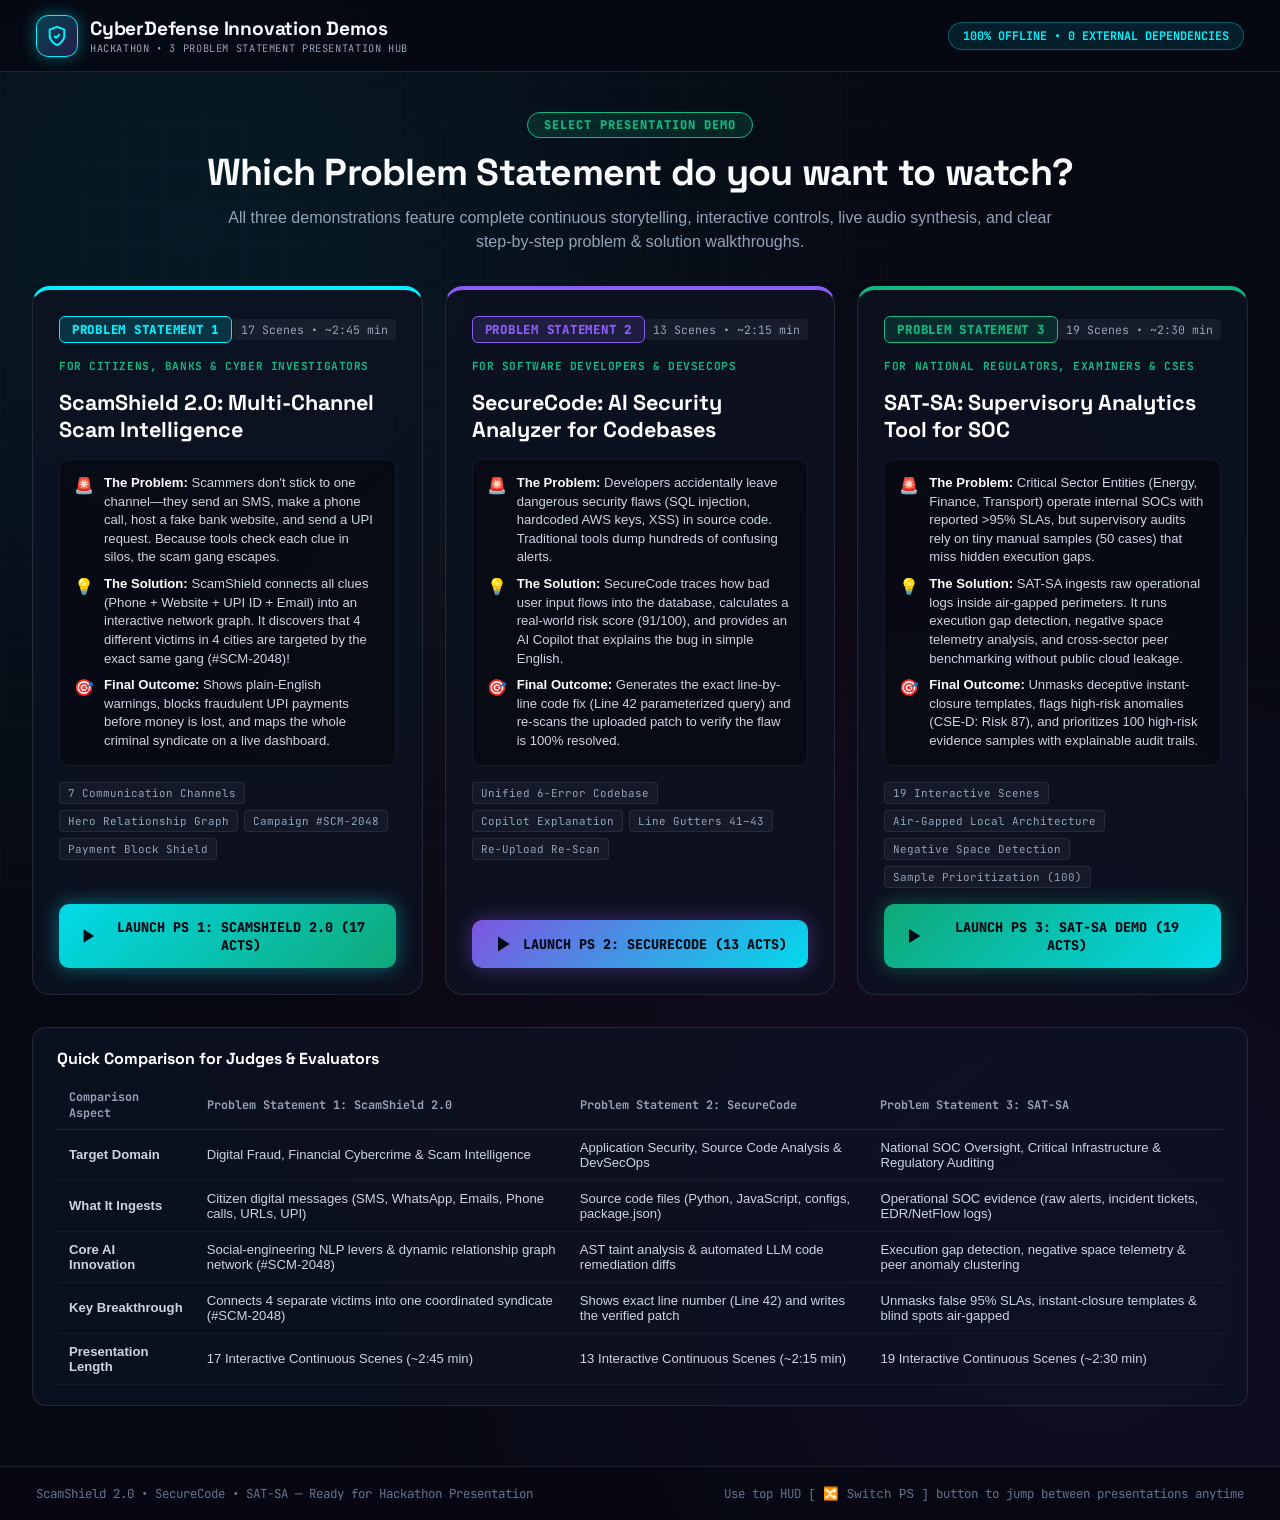
==== commit 12e21341: "third ps added" ====
--- a/index.html
+++ b/index.html
@@ -110,7 +110,7 @@
     /* Main Container */
     .portal-main {
       flex: 1;
-      max-width: 1280px;
+      max-width: 1440px;
       width: 100%;
       margin: 0 auto;
       padding: 40px 32px 60px;
@@ -150,15 +150,21 @@
     .portal-header p {
       font-size: 1rem;
       color: #94a3b8;
-      max-width: 780px;
+      max-width: 860px;
       line-height: 1.5;
     }
 
     /* PS Cards Grid */
     .ps-grid {
       display: grid;
-      grid-template-columns: 1fr 1fr;
-      gap: 28px;
+      grid-template-columns: repeat(3, 1fr);
+      gap: 22px;
+    }
+
+    @media (max-width: 1160px) {
+      .ps-grid {
+        grid-template-columns: 1fr;
+      }
     }
 
     .ps-card {
@@ -166,10 +172,10 @@
       backdrop-filter: blur(16px);
       border: 1px solid var(--border-color);
       border-radius: 18px;
-      padding: 28px;
+      padding: 26px;
       display: flex;
       flex-direction: column;
-      gap: 18px;
+      gap: 16px;
       position: relative;
       overflow: hidden;
       transition: all 0.3s cubic-bezier(0.16, 1, 0.3, 1);
@@ -194,6 +200,14 @@
     .ps-card-2:hover {
       border-color: var(--violet);
       box-shadow: 0 0 32px var(--violet-glow);
+    }
+
+    .ps-card-3 {
+      border-top: 4px solid var(--emerald);
+    }
+    .ps-card-3:hover {
+      border-color: var(--emerald);
+      box-shadow: 0 0 32px var(--emerald-glow);
     }
 
     .ps-card-top-row {
@@ -213,6 +227,7 @@
 
     .ps1-badge { background: rgba(0, 240, 255, 0.15); border: 1px solid var(--cyan); color: var(--cyan); }
     .ps2-badge { background: rgba(139, 92, 246, 0.15); border: 1px solid var(--violet); color: var(--violet); }
+    .ps3-badge { background: rgba(16, 185, 129, 0.15); border: 1px solid var(--emerald); color: var(--emerald); }
 
     .ps-acts-pill {
       font-family: var(--font-mono);
@@ -225,7 +240,7 @@
 
     .ps-target-tag {
       font-family: var(--font-mono);
-      font-size: 0.72rem;
+      font-size: 0.70rem;
       font-weight: 700;
       color: var(--emerald);
       letter-spacing: 0.05em;
@@ -233,7 +248,7 @@
 
     .ps-title {
       font-family: var(--font-display);
-      font-size: 1.45rem;
+      font-size: 1.35rem;
       font-weight: 800;
       line-height: 1.25;
       color: #fff;
@@ -254,8 +269,8 @@
       display: flex;
       align-items: flex-start;
       gap: 10px;
-      font-size: 0.84rem;
-      line-height: 1.45;
+      font-size: 0.82rem;
+      line-height: 1.42;
     }
 
     .explainer-icon {
@@ -291,10 +306,10 @@
 
     .btn-launch {
       margin-top: auto;
-      padding: 14px 24px;
+      padding: 14px 20px;
       border-radius: 10px;
       font-family: var(--font-mono);
-      font-size: 0.88rem;
+      font-size: 0.84rem;
       font-weight: 800;
       display: flex;
       align-items: center;
@@ -304,6 +319,7 @@
       transition: all 0.2s ease;
       text-decoration: none;
       border: none;
+      text-align: center;
     }
 
     .btn-launch-ps1 {
@@ -325,6 +341,17 @@
 
     .btn-launch-ps2:hover {
       box-shadow: 0 0 32px var(--violet-glow);
+      transform: scale(1.02);
+    }
+
+    .btn-launch-ps3 {
+      background: linear-gradient(135deg, rgba(16, 185, 129, 0.9), rgba(0, 240, 255, 0.9));
+      color: #040914;
+      box-shadow: 0 0 20px var(--emerald-glow);
+    }
+
+    .btn-launch-ps3:hover {
+      box-shadow: 0 0 32px var(--emerald-glow);
       transform: scale(1.02);
     }
 
@@ -399,7 +426,7 @@
       </div>
       <div>
         <h1>CyberDefense Innovation Demos</h1>
-        <p>HACKATHON &bull; DUAL PROBLEM STATEMENT PRESENTATION HUB</p>
+        <p>HACKATHON &bull; 3 PROBLEM STATEMENT PRESENTATION HUB</p>
       </div>
     </div>
     <div class="portal-tag-badge">100% OFFLINE &bull; 0 EXTERNAL DEPENDENCIES</div>
@@ -410,10 +437,10 @@
     <div class="portal-header">
       <span class="hero-badge">SELECT PRESENTATION DEMO</span>
       <h2>Which Problem Statement do you want to watch?</h2>
-      <p>Both demonstrations feature complete continuous storytelling, interactive controls, live audio synthesis, and clear step-by-step problem &amp; solution walkthroughs.</p>
+      <p>All three demonstrations feature complete continuous storytelling, interactive controls, live audio synthesis, and clear step-by-step problem &amp; solution walkthroughs.</p>
     </div>
 
-    <!-- Dual PS Cards -->
+    <!-- Triple PS Cards Grid -->
     <div class="ps-grid">
       <!-- PS 1 Card: ScamShield 2.0 -->
       <div class="ps-card ps-card-1">
@@ -421,7 +448,7 @@
           <span class="ps-badge ps1-badge">PROBLEM STATEMENT 1</span>
           <span class="ps-acts-pill">17 Scenes &bull; ~2:45 min</span>
         </div>
-        <span class="ps-target-tag">FOR CITIZENS, BANKS &amp; CYBER CRIME INVESTIGATORS</span>
+        <span class="ps-target-tag">FOR CITIZENS, BANKS &amp; CYBER INVESTIGATORS</span>
 
         <h3 class="ps-title">ScamShield 2.0: Multi-Channel Scam Intelligence</h3>
 
@@ -450,7 +477,7 @@
 
         <a href="scamshield.html" class="btn-launch btn-launch-ps1">
           <svg width="20" height="20" viewBox="0 0 24 24" fill="currentColor"><polygon points="6 3 20 12 6 21 6 3"/></svg>
-          <span>LAUNCH PS 1: SCAMSHIELD 2.0 DEMO (17 ACTS)</span>
+          <span>LAUNCH PS 1: SCAMSHIELD 2.0 (17 ACTS)</span>
         </a>
       </div>
 
@@ -489,7 +516,46 @@
 
         <a href="securecode.html" class="btn-launch btn-launch-ps2">
           <svg width="20" height="20" viewBox="0 0 24 24" fill="currentColor"><polygon points="6 3 20 12 6 21 6 3"/></svg>
-          <span>LAUNCH PS 2: SECURECODE DEMO (13 ACTS)</span>
+          <span>LAUNCH PS 2: SECURECODE (13 ACTS)</span>
+        </a>
+      </div>
+
+      <!-- PS 3 Card: SAT-SA (Beside PS 2) -->
+      <div class="ps-card ps-card-3">
+        <div class="ps-card-top-row">
+          <span class="ps-badge ps3-badge">PROBLEM STATEMENT 3</span>
+          <span class="ps-acts-pill">19 Scenes &bull; ~2:30 min</span>
+        </div>
+        <span class="ps-target-tag">FOR NATIONAL REGULATORS, EXAMINERS &amp; CSES</span>
+
+        <h3 class="ps-title">SAT-SA: Supervisory Analytics Tool for SOC</h3>
+
+        <!-- 3-Second Clear Summary -->
+        <div class="ps-simplified-explainer">
+          <div class="explainer-row">
+            <span class="explainer-icon">🚨</span>
+            <div class="explainer-text"><strong>The Problem:</strong> Critical Sector Entities (Energy, Finance, Transport) operate internal SOCs with reported &gt;95% SLAs, but supervisory audits rely on tiny manual samples (50 cases) that miss hidden execution gaps.</div>
+          </div>
+          <div class="explainer-row">
+            <span class="explainer-icon">💡</span>
+            <div class="explainer-text"><strong>The Solution:</strong> SAT-SA ingests raw operational logs inside air-gapped perimeters. It runs execution gap detection, negative space telemetry analysis, and cross-sector peer benchmarking without public cloud leakage.</div>
+          </div>
+          <div class="explainer-row">
+            <span class="explainer-icon">🎯</span>
+            <div class="explainer-text"><strong>Final Outcome:</strong> Unmasks deceptive instant-closure templates, flags high-risk anomalies (CSE-D: Risk 87), and prioritizes 100 high-risk evidence samples with explainable audit trails.</div>
+          </div>
+        </div>
+
+        <div class="features-pill-row">
+          <span class="feature-pill">19 Interactive Scenes</span>
+          <span class="feature-pill">Air-Gapped Local Architecture</span>
+          <span class="feature-pill">Negative Space Detection</span>
+          <span class="feature-pill">Sample Prioritization (100)</span>
+        </div>
+
+        <a href="index1.html" class="btn-launch btn-launch-ps3">
+          <svg width="20" height="20" viewBox="0 0 24 24" fill="currentColor"><polygon points="6 3 20 12 6 21 6 3"/></svg>
+          <span>LAUNCH PS 3: SAT-SA DEMO (19 ACTS)</span>
         </a>
       </div>
     </div>
@@ -503,6 +569,7 @@
             <th>Comparison Aspect</th>
             <th>Problem Statement 1: ScamShield 2.0</th>
             <th>Problem Statement 2: SecureCode</th>
+            <th>Problem Statement 3: SAT-SA</th>
           </tr>
         </thead>
         <tbody>
@@ -510,26 +577,31 @@
             <td><strong>Target Domain</strong></td>
             <td>Digital Fraud, Financial Cybercrime &amp; Scam Intelligence</td>
             <td>Application Security, Source Code Analysis &amp; DevSecOps</td>
+            <td>National SOC Oversight, Critical Infrastructure &amp; Regulatory Auditing</td>
           </tr>
           <tr>
             <td><strong>What It Ingests</strong></td>
-            <td>Digital messages (SMS, WhatsApp, Emails, Phone calls, URLs, UPI)</td>
+            <td>Citizen digital messages (SMS, WhatsApp, Emails, Phone calls, URLs, UPI)</td>
             <td>Source code files (Python, JavaScript, configs, package.json)</td>
+            <td>Operational SOC evidence (raw alerts, incident tickets, EDR/NetFlow logs)</td>
           </tr>
           <tr>
             <td><strong>Core AI Innovation</strong></td>
-            <td>Social-engineering NLP levers &amp; dynamic relationship graph network</td>
-            <td>AST taint analysis &amp; automated LLM code remediation</td>
+            <td>Social-engineering NLP levers &amp; dynamic relationship graph network (#SCM-2048)</td>
+            <td>AST taint analysis &amp; automated LLM code remediation diffs</td>
+            <td>Execution gap detection, negative space telemetry &amp; peer anomaly clustering</td>
           </tr>
           <tr>
             <td><strong>Key Breakthrough</strong></td>
             <td>Connects 4 separate victims into one coordinated syndicate (#SCM-2048)</td>
             <td>Shows exact line number (Line 42) and writes the verified patch</td>
+            <td>Unmasks false 95% SLAs, instant-closure templates &amp; blind spots air-gapped</td>
           </tr>
           <tr>
             <td><strong>Presentation Length</strong></td>
             <td>17 Interactive Continuous Scenes (~2:45 min)</td>
             <td>13 Interactive Continuous Scenes (~2:15 min)</td>
+            <td>19 Interactive Continuous Scenes (~2:30 min)</td>
           </tr>
         </tbody>
       </table>
@@ -538,7 +610,7 @@
 
   <!-- Footer -->
   <footer class="portal-footer">
-    <span>ScamShield 2.0 &amp; SecureCode &bull; Ready for Hackathon Presentation</span>
+    <span>ScamShield 2.0 &bull; SecureCode &bull; SAT-SA &mdash; Ready for Hackathon Presentation</span>
     <span>Use top HUD <code>[ 🔀 Switch PS ]</code> button to jump between presentations anytime</span>
   </footer>
 
@@ -553,6 +625,8 @@
         window.location.replace('scamshield.html');
       } else if (hash === '#ps2' || psParam === '2') {
         window.location.replace('securecode.html');
+      } else if (hash === '#ps3' || psParam === '3') {
+        window.location.replace('index1.html');
       }
     })();
   </script>
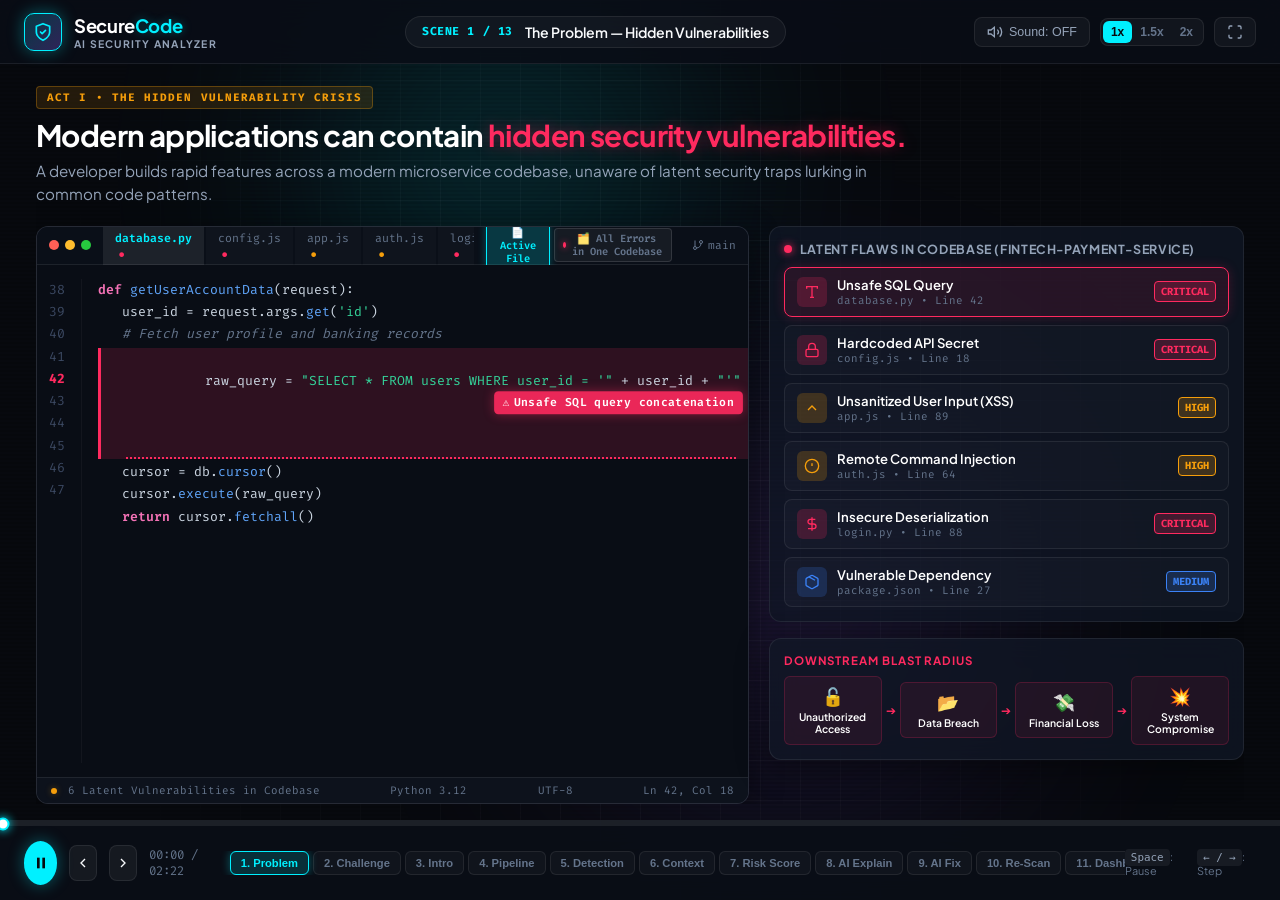
==== commit 4d1988d7: "Remove ScamShield (PS1) and SAT-SA (PS3), retaining SecureCode" ====
--- a/index.html
+++ b/index.html
@@ -3,632 +3,2025 @@
 <head>
   <meta charset="UTF-8">
   <meta name="viewport" content="width=device-width, initial-scale=1.0">
-  <title>Cybersecurity Innovation Demos — Select Problem Statement</title>
+  <title>SecureCode — Context-Aware AI Security Analyzer</title>
+  <link rel="stylesheet" href="styles.css">
   <link rel="preconnect" href="https://fonts.googleapis.com">
   <link rel="preconnect" href="https://fonts.gstatic.com" crossorigin>
-  <link href="https://fonts.googleapis.com/css2?family=JetBrains+Mono:wght@400;600;700;800&family=Space+Grotesk:wght@500;600;700;800;900&display=swap" rel="stylesheet">
-  <style>
-    :root {
-      --bg-space: #060812;
-      --bg-card: rgba(13, 18, 34, 0.85);
-      --border-color: rgba(255, 255, 255, 0.1);
-      --cyan: #00f0ff;
-      --cyan-glow: rgba(0, 240, 255, 0.4);
-      --violet: #8b5cf6;
-      --violet-glow: rgba(139, 92, 246, 0.4);
-      --emerald: #10b981;
-      --emerald-glow: rgba(16, 185, 129, 0.4);
-      --danger: #ff2a5f;
-      --danger-glow: rgba(255, 42, 95, 0.4);
-      --font-display: "Space Grotesk", -apple-system, sans-serif;
-      --font-mono: "JetBrains Mono", monospace;
-    }
-
-    * { box-sizing: border-box; margin: 0; padding: 0; }
-
-    body {
-      background: var(--bg-space);
-      color: #f8fafc;
-      font-family: -apple-system, BlinkMacSystemFont, "Segoe UI", Roboto, sans-serif;
-      min-height: 100vh;
-      display: flex;
-      flex-direction: column;
-      background-image: 
-        radial-gradient(circle at 15% 15%, rgba(0, 240, 255, 0.08), transparent 45%),
-        radial-gradient(circle at 85% 85%, rgba(139, 92, 246, 0.08), transparent 45%),
-        radial-gradient(circle at 50% 50%, rgba(255, 42, 95, 0.04), transparent 60%);
-    }
-
-    /* Cyber grid overlay */
-    .cyber-grid {
-      position: fixed;
-      inset: 0;
-      pointer-events: none;
-      background-size: 40px 40px;
-      background-image: 
-        linear-gradient(to right, rgba(255, 255, 255, 0.02) 1px, transparent 1px),
-        linear-gradient(to bottom, rgba(255, 255, 255, 0.02) 1px, transparent 1px);
-    }
-
-    /* Top Nav */
-    .portal-nav {
-      height: 72px;
-      border-bottom: 1px solid var(--border-color);
-      display: flex;
-      align-items: center;
-      justify-content: space-between;
-      padding: 0 36px;
-      background: rgba(6, 8, 18, 0.9);
-      backdrop-filter: blur(16px);
-      z-index: 10;
-    }
-
-    .portal-brand {
-      display: flex;
-      align-items: center;
-      gap: 12px;
-    }
-
-    .brand-icon-box {
-      width: 42px;
-      height: 42px;
-      border-radius: 12px;
-      background: linear-gradient(135deg, rgba(0, 240, 255, 0.25), rgba(139, 92, 246, 0.25));
-      border: 1px solid var(--cyan);
-      display: flex;
-      align-items: center;
-      justify-content: center;
-      color: var(--cyan);
-      box-shadow: 0 0 16px var(--cyan-glow);
-    }
-
-    .portal-brand h1 {
-      font-family: var(--font-display);
-      font-size: 1.2rem;
-      font-weight: 800;
-      letter-spacing: -0.01em;
-    }
-
-    .portal-brand p {
-      font-family: var(--font-mono);
-      font-size: 0.65rem;
-      color: #94a3b8;
-      letter-spacing: 0.06em;
-    }
-
-    .portal-tag-badge {
-      font-family: var(--font-mono);
-      font-size: 0.74rem;
-      font-weight: 700;
-      color: var(--cyan);
-      background: rgba(0, 240, 255, 0.1);
-      border: 1px solid rgba(0, 240, 255, 0.3);
-      padding: 5px 14px;
-      border-radius: 20px;
-    }
-
-    /* Main Container */
-    .portal-main {
-      flex: 1;
-      max-width: 1440px;
-      width: 100%;
-      margin: 0 auto;
-      padding: 40px 32px 60px;
-      display: flex;
-      flex-direction: column;
-      gap: 32px;
-      z-index: 1;
-    }
-
-    .portal-header {
-      text-align: center;
-      display: flex;
-      flex-direction: column;
-      align-items: center;
-      gap: 10px;
-    }
-
-    .hero-badge {
-      font-family: var(--font-mono);
-      font-size: 0.75rem;
-      font-weight: 800;
-      color: var(--emerald);
-      background: rgba(16, 185, 129, 0.15);
-      border: 1px solid var(--emerald);
-      padding: 4px 16px;
-      border-radius: 20px;
-      letter-spacing: 0.08em;
-    }
-
-    .portal-header h2 {
-      font-family: var(--font-display);
-      font-size: 2.35rem;
-      font-weight: 900;
-      letter-spacing: -0.02em;
-    }
-
-    .portal-header p {
-      font-size: 1rem;
-      color: #94a3b8;
-      max-width: 860px;
-      line-height: 1.5;
-    }
-
-    /* PS Cards Grid */
-    .ps-grid {
-      display: grid;
-      grid-template-columns: repeat(3, 1fr);
-      gap: 22px;
-    }
-
-    @media (max-width: 1160px) {
-      .ps-grid {
-        grid-template-columns: 1fr;
-      }
-    }
-
-    .ps-card {
-      background: var(--bg-card);
-      backdrop-filter: blur(16px);
-      border: 1px solid var(--border-color);
-      border-radius: 18px;
-      padding: 26px;
-      display: flex;
-      flex-direction: column;
-      gap: 16px;
-      position: relative;
-      overflow: hidden;
-      transition: all 0.3s cubic-bezier(0.16, 1, 0.3, 1);
-    }
-
-    .ps-card:hover {
-      transform: translateY(-5px);
-      box-shadow: 0 20px 48px rgba(0, 0, 0, 0.6);
-    }
-
-    .ps-card-1 {
-      border-top: 4px solid var(--cyan);
-    }
-    .ps-card-1:hover {
-      border-color: var(--cyan);
-      box-shadow: 0 0 32px var(--cyan-glow);
-    }
-
-    .ps-card-2 {
-      border-top: 4px solid var(--violet);
-    }
-    .ps-card-2:hover {
-      border-color: var(--violet);
-      box-shadow: 0 0 32px var(--violet-glow);
-    }
-
-    .ps-card-3 {
-      border-top: 4px solid var(--emerald);
-    }
-    .ps-card-3:hover {
-      border-color: var(--emerald);
-      box-shadow: 0 0 32px var(--emerald-glow);
-    }
-
-    .ps-card-top-row {
-      display: flex;
-      align-items: center;
-      justify-content: space-between;
-    }
-
-    .ps-badge {
-      font-family: var(--font-mono);
-      font-size: 0.78rem;
-      font-weight: 900;
-      letter-spacing: 0.06em;
-      padding: 4px 12px;
-      border-radius: 6px;
-    }
-
-    .ps1-badge { background: rgba(0, 240, 255, 0.15); border: 1px solid var(--cyan); color: var(--cyan); }
-    .ps2-badge { background: rgba(139, 92, 246, 0.15); border: 1px solid var(--violet); color: var(--violet); }
-    .ps3-badge { background: rgba(16, 185, 129, 0.15); border: 1px solid var(--emerald); color: var(--emerald); }
-
-    .ps-acts-pill {
-      font-family: var(--font-mono);
-      font-size: 0.72rem;
-      color: #94a3b8;
-      background: rgba(255, 255, 255, 0.05);
-      padding: 3px 8px;
-      border-radius: 4px;
-    }
-
-    .ps-target-tag {
-      font-family: var(--font-mono);
-      font-size: 0.70rem;
-      font-weight: 700;
-      color: var(--emerald);
-      letter-spacing: 0.05em;
-    }
-
-    .ps-title {
-      font-family: var(--font-display);
-      font-size: 1.35rem;
-      font-weight: 800;
-      line-height: 1.25;
-      color: #fff;
-    }
-
-    /* 3-Second Explainer Box */
-    .ps-simplified-explainer {
-      background: rgba(0, 0, 0, 0.35);
-      border: 1px solid rgba(255, 255, 255, 0.06);
-      border-radius: 10px;
-      padding: 14px;
-      display: flex;
-      flex-direction: column;
-      gap: 8px;
-    }
-
-    .explainer-row {
-      display: flex;
-      align-items: flex-start;
-      gap: 10px;
-      font-size: 0.82rem;
-      line-height: 1.42;
-    }
-
-    .explainer-icon {
-      font-size: 1rem;
-      flex-shrink: 0;
-      margin-top: 1px;
-    }
-
-    .explainer-text strong {
-      color: #fff;
-    }
-
-    .explainer-text {
-      color: #cbd5e1;
-    }
-
-    /* Key Features Pills */
-    .features-pill-row {
-      display: flex;
-      flex-wrap: wrap;
-      gap: 6px;
-    }
-
-    .feature-pill {
-      font-family: var(--font-mono);
-      font-size: 0.68rem;
-      background: rgba(255, 255, 255, 0.04);
-      border: 1px solid rgba(255, 255, 255, 0.08);
-      color: #94a3b8;
-      padding: 3px 8px;
-      border-radius: 4px;
-    }
-
-    .btn-launch {
-      margin-top: auto;
-      padding: 14px 20px;
-      border-radius: 10px;
-      font-family: var(--font-mono);
-      font-size: 0.84rem;
-      font-weight: 800;
-      display: flex;
-      align-items: center;
-      justify-content: center;
-      gap: 10px;
-      cursor: pointer;
-      transition: all 0.2s ease;
-      text-decoration: none;
-      border: none;
-      text-align: center;
-    }
-
-    .btn-launch-ps1 {
-      background: linear-gradient(135deg, rgba(0, 240, 255, 0.9), rgba(16, 185, 129, 0.9));
-      color: #040914;
-      box-shadow: 0 0 20px var(--cyan-glow);
-    }
-
-    .btn-launch-ps1:hover {
-      box-shadow: 0 0 32px var(--cyan-glow);
-      transform: scale(1.02);
-    }
-
-    .btn-launch-ps2 {
-      background: linear-gradient(135deg, rgba(139, 92, 246, 0.9), rgba(0, 240, 255, 0.9));
-      color: #040914;
-      box-shadow: 0 0 20px var(--violet-glow);
-    }
-
-    .btn-launch-ps2:hover {
-      box-shadow: 0 0 32px var(--violet-glow);
-      transform: scale(1.02);
-    }
-
-    .btn-launch-ps3 {
-      background: linear-gradient(135deg, rgba(16, 185, 129, 0.9), rgba(0, 240, 255, 0.9));
-      color: #040914;
-      box-shadow: 0 0 20px var(--emerald-glow);
-    }
-
-    .btn-launch-ps3:hover {
-      box-shadow: 0 0 32px var(--emerald-glow);
-      transform: scale(1.02);
-    }
-
-    /* Comparison Table Box */
-    .comparison-section {
-      background: var(--bg-card);
-      border: 1px solid var(--border-color);
-      border-radius: 14px;
-      padding: 20px 24px;
-      display: flex;
-      flex-direction: column;
-      gap: 12px;
-    }
-
-    .comp-title {
-      font-family: var(--font-display);
-      font-size: 1rem;
-      font-weight: 800;
-      color: #fff;
-    }
-
-    .comp-table {
-      width: 100%;
-      border-collapse: collapse;
-      font-size: 0.82rem;
-    }
-
-    .comp-table th {
-      text-align: left;
-      padding: 8px 12px;
-      border-bottom: 1px solid var(--border-color);
-      color: #94a3b8;
-      font-family: var(--font-mono);
-      font-size: 0.74rem;
-    }
-
-    .comp-table td {
-      padding: 10px 12px;
-      border-bottom: 1px solid rgba(255, 255, 255, 0.04);
-      color: #cbd5e1;
-    }
-
-    .comp-table tr:hover td {
-      background: rgba(255, 255, 255, 0.02);
-    }
-
-    /* Footer */
-    .portal-footer {
-      border-top: 1px solid var(--border-color);
-      padding: 18px 36px;
-      display: flex;
-      align-items: center;
-      justify-content: space-between;
-      font-size: 0.78rem;
-      color: #64748b;
-      font-family: var(--font-mono);
-      background: rgba(6, 8, 18, 0.85);
-    }
-  </style>
+  <link href="https://fonts.googleapis.com/css2?family=Fira+Code:wght@400;500;600;700&family=Plus+Jakarta+Sans:wght@300;400;500;600;700;800&display=swap" rel="stylesheet">
 </head>
-<body>
-  <div class="cyber-grid"></div>
-
-  <!-- Top Navigation Header -->
-  <header class="portal-nav">
-    <div class="portal-brand">
-      <div class="brand-icon-box">
-        <svg width="22" height="22" viewBox="0 0 24 24" fill="none" stroke="currentColor" stroke-width="2.2">
-          <path d="M12 22s8-4 8-10V5l-8-3-8 3v7c0 6 8 10 8 10z"/>
-          <path d="m9 12 2 2 4-4"/>
-        </svg>
+<body class="dark-theme">
+  <!-- Ambient Cyber Background -->
+  <div class="cyber-bg">
+    <div class="grid-overlay"></div>
+    <div class="glow-orb orb-1"></div>
+    <div class="glow-orb orb-2"></div>
+    <div class="scanline-overlay"></div>
+  </div>
+
+  <!-- Main Application Wrapper -->
+  <div class="app-container">
+    
+    <!-- Top Cyber Header Navigation -->
+    <header class="top-nav">
+      <div class="nav-left">
+        <div class="brand-badge">
+          <div class="brand-icon">
+            <svg viewBox="0 0 24 24" fill="none" stroke="currentColor" stroke-width="2" stroke-linecap="round" stroke-linejoin="round">
+              <path d="M12 22s8-4 8-10V5l-8-3-8 3v7c0 6 8 10 8 10z"/>
+              <path d="m9 12 2 2 4-4"/>
+            </svg>
+          </div>
+          <div class="brand-text">
+            <span class="brand-name">Secure<span class="brand-highlight">Code</span></span>
+            <span class="brand-tag">AI SECURITY ANALYZER</span>
+          </div>
+        </div>
       </div>
-      <div>
-        <h1>CyberDefense Innovation Demos</h1>
-        <p>HACKATHON &bull; 3 PROBLEM STATEMENT PRESENTATION HUB</p>
+
+      <div class="nav-center">
+        <div class="scene-indicator">
+          <span class="indicator-badge" id="sceneBadge">SCENE 1 / 13</span>
+          <span class="scene-title-display" id="sceneTitleDisplay">The Problem — Hidden Vulnerabilities</span>
+        </div>
       </div>
-    </div>
-    <div class="portal-tag-badge">100% OFFLINE &bull; 0 EXTERNAL DEPENDENCIES</div>
-  </header>
-
-  <!-- Main Presentation Selection Hub -->
-  <main class="portal-main">
-    <div class="portal-header">
-      <span class="hero-badge">SELECT PRESENTATION DEMO</span>
-      <h2>Which Problem Statement do you want to watch?</h2>
-      <p>All three demonstrations feature complete continuous storytelling, interactive controls, live audio synthesis, and clear step-by-step problem &amp; solution walkthroughs.</p>
-    </div>
-
-    <!-- Triple PS Cards Grid -->
-    <div class="ps-grid">
-      <!-- PS 1 Card: ScamShield 2.0 -->
-      <div class="ps-card ps-card-1">
-        <div class="ps-card-top-row">
-          <span class="ps-badge ps1-badge">PROBLEM STATEMENT 1</span>
-          <span class="ps-acts-pill">17 Scenes &bull; ~2:45 min</span>
-        </div>
-        <span class="ps-target-tag">FOR CITIZENS, BANKS &amp; CYBER INVESTIGATORS</span>
-
-        <h3 class="ps-title">ScamShield 2.0: Multi-Channel Scam Intelligence</h3>
-
-        <!-- 3-Second Clear Summary -->
-        <div class="ps-simplified-explainer">
-          <div class="explainer-row">
-            <span class="explainer-icon">🚨</span>
-            <div class="explainer-text"><strong>The Problem:</strong> Scammers don't stick to one channel—they send an SMS, make a phone call, host a fake bank website, and send a UPI request. Because tools check each clue in silos, the scam gang escapes.</div>
-          </div>
-          <div class="explainer-row">
-            <span class="explainer-icon">💡</span>
-            <div class="explainer-text"><strong>The Solution:</strong> ScamShield connects all clues (Phone + Website + UPI ID + Email) into an interactive network graph. It discovers that 4 different victims in 4 cities are targeted by the exact same gang (#SCM-2048)!</div>
-          </div>
-          <div class="explainer-row">
-            <span class="explainer-icon">🎯</span>
-            <div class="explainer-text"><strong>Final Outcome:</strong> Shows plain-English warnings, blocks fraudulent UPI payments before money is lost, and maps the whole criminal syndicate on a live dashboard.</div>
-          </div>
-        </div>
-
-        <div class="features-pill-row">
-          <span class="feature-pill">7 Communication Channels</span>
-          <span class="feature-pill">Hero Relationship Graph</span>
-          <span class="feature-pill">Campaign #SCM-2048</span>
-          <span class="feature-pill">Payment Block Shield</span>
-        </div>
-
-        <a href="scamshield.html" class="btn-launch btn-launch-ps1">
-          <svg width="20" height="20" viewBox="0 0 24 24" fill="currentColor"><polygon points="6 3 20 12 6 21 6 3"/></svg>
-          <span>LAUNCH PS 1: SCAMSHIELD 2.0 (17 ACTS)</span>
-        </a>
+
+      <div class="nav-right">
+        <button class="nav-btn" id="audioToggleBtn" title="Toggle Cyber Audio SFX (Procedural Web Audio)">
+          <svg id="audioOnIcon" class="icon" viewBox="0 0 24 24" fill="none" stroke="currentColor" stroke-width="2">
+            <polygon points="11 5 6 9 2 9 2 15 6 15 11 19 11 5"/>
+            <path d="M15.54 8.46a5 5 0 0 1 0 7.07"/>
+            <path d="M19.07 4.93a10 10 0 0 1 0 14.14"/>
+          </svg>
+          <svg id="audioOffIcon" class="icon hidden" viewBox="0 0 24 24" fill="none" stroke="currentColor" stroke-width="2">
+            <polygon points="11 5 6 9 2 9 2 15 6 15 11 19 11 5"/>
+            <line x1="23" y1="9" x2="17" y2="15"/>
+            <line x1="17" y1="9" x2="23" y2="15"/>
+          </svg>
+          <span id="audioLabel">Sound: OFF</span>
+        </button>
+
+        <div class="speed-selector" title="Playback Speed">
+          <button class="speed-btn active" data-speed="1">1x</button>
+          <button class="speed-btn" data-speed="1.5">1.5x</button>
+          <button class="speed-btn" data-speed="2">2x</button>
+        </div>
+
+        <button class="nav-btn" id="fullscreenBtn" title="Toggle Fullscreen (F)">
+          <svg class="icon" viewBox="0 0 24 24" fill="none" stroke="currentColor" stroke-width="2">
+            <path d="M8 3H5a2 2 0 0 0-2 2v3m18 0V5a2 2 0 0 0-2-2h-3m0 18h3a2 2 0 0 0 2-2v-3M3 16v3a2 2 0 0 0 2 2h3"/>
+          </svg>
+        </button>
       </div>
-
-      <!-- PS 2 Card: SecureCode -->
-      <div class="ps-card ps-card-2">
-        <div class="ps-card-top-row">
-          <span class="ps-badge ps2-badge">PROBLEM STATEMENT 2</span>
-          <span class="ps-acts-pill">13 Scenes &bull; ~2:15 min</span>
-        </div>
-        <span class="ps-target-tag">FOR SOFTWARE DEVELOPERS &amp; DEVSECOPS</span>
-
-        <h3 class="ps-title">SecureCode: AI Security Analyzer for Codebases</h3>
-
-        <!-- 3-Second Clear Summary -->
-        <div class="ps-simplified-explainer">
-          <div class="explainer-row">
-            <span class="explainer-icon">🚨</span>
-            <div class="explainer-text"><strong>The Problem:</strong> Developers accidentally leave dangerous security flaws (SQL injection, hardcoded AWS keys, XSS) in source code. Traditional tools dump hundreds of confusing alerts.</div>
-          </div>
-          <div class="explainer-row">
-            <span class="explainer-icon">💡</span>
-            <div class="explainer-text"><strong>The Solution:</strong> SecureCode traces how bad user input flows into the database, calculates a real-world risk score (91/100), and provides an AI Copilot that explains the bug in simple English.</div>
-          </div>
-          <div class="explainer-row">
-            <span class="explainer-icon">🎯</span>
-            <div class="explainer-text"><strong>Final Outcome:</strong> Generates the exact line-by-line code fix (Line 42 parameterized query) and re-scans the uploaded patch to verify the flaw is 100% resolved.</div>
-          </div>
-        </div>
-
-        <div class="features-pill-row">
-          <span class="feature-pill">Unified 6-Error Codebase</span>
-          <span class="feature-pill">Copilot Explanation</span>
-          <span class="feature-pill">Line Gutters 41–43</span>
-          <span class="feature-pill">Re-Upload Re-Scan</span>
-        </div>
-
-        <a href="securecode.html" class="btn-launch btn-launch-ps2">
-          <svg width="20" height="20" viewBox="0 0 24 24" fill="currentColor"><polygon points="6 3 20 12 6 21 6 3"/></svg>
-          <span>LAUNCH PS 2: SECURECODE (13 ACTS)</span>
-        </a>
+    </header>
+
+    <!-- Stage Viewport (Dynamic Scenes Container) -->
+    <main class="stage-viewport" id="stageViewport">
+
+      <!-- ================= SCENE 1: THE PROBLEM ================= -->
+      <section class="scene" id="scene-1" data-scene="1">
+        <div class="scene-header-box">
+          <div class="scene-tag warning-tag">ACT I &bull; THE HIDDEN VULNERABILITY CRISIS</div>
+          <h1 class="scene-headline">Modern applications can contain <span class="text-danger glow-danger">hidden security vulnerabilities.</span></h1>
+          <p class="scene-subline">A developer builds rapid features across a modern microservice codebase, unaware of latent security traps lurking in common code patterns.</p>
+        </div>
+
+        <div class="scene1-split-layout">
+          <!-- Code Editor Mockup -->
+          <div class="editor-window glass-panel">
+            <div class="editor-titlebar">
+              <div class="window-dots">
+                <span class="dot dot-red"></span>
+                <span class="dot dot-yellow"></span>
+                <span class="dot dot-green"></span>
+              </div>
+              <div class="editor-tabs" id="scene1Tabs">
+                <div class="tab active" data-file="database.py">database.py <span class="tab-error-dot danger">●</span></div>
+                <div class="tab" data-file="config.js">config.js <span class="tab-error-dot danger">●</span></div>
+                <div class="tab" data-file="app.js">app.js <span class="tab-error-dot warning">●</span></div>
+                <div class="tab" data-file="auth.js">auth.js <span class="tab-error-dot warning">●</span></div>
+                <div class="tab" data-file="login.py">login.py <span class="tab-error-dot danger">●</span></div>
+                <div class="tab" data-file="package.json">package.json <span class="tab-error-dot info">●</span></div>
+              </div>
+
+              <!-- View Mode Switcher for Judges Clarity -->
+              <div class="editor-view-mode-tabs" id="scene1ViewModes">
+                <button class="view-mode-btn active" id="btnSingleFile" title="Inspect individual files">
+                  <span>📄 Active File</span>
+                </button>
+                <button class="view-mode-btn mode-unified" id="btnUnifiedCodebase" title="Show all errors in one codebase simultaneously">
+                  <span class="btn-pulse-dot"></span>
+                  <span>🗂️ All Errors in One Codebase</span>
+                </button>
+              </div>
+
+              <div class="editor-status">
+                <span class="status-badge git-branch">
+                  <svg width="12" height="12" viewBox="0 0 24 24" fill="none" stroke="currentColor" stroke-width="2"><path d="M6 3v12"/><circle cx="18" cy="6" r="3"/><circle cx="6" cy="18" r="3"/><path d="M18 9a9 9 0 0 1-9 9"/></svg>
+                  main
+                </span>
+              </div>
+            </div>
+
+            <div class="editor-body">
+              <!-- Mode 1: Single File View -->
+              <div class="single-file-view" id="scene1SingleFileView">
+                <div class="code-gutter" id="scene1CodeGutter">
+                  <span>38</span><span>39</span><span>40</span><span>41</span><span class="gutter-alert">42</span><span>43</span><span>44</span><span>45</span><span>46</span><span>47</span>
+                </div>
+                <div class="code-content" id="scene1CodeContent">
+                  <div class="code-line"><span class="c-keyword">def</span> <span class="c-func">getUserAccountData</span>(request):</div>
+                  <div class="code-line indent-1">user_id = request.args.<span class="c-func">get</span>(<span class="c-str">'id'</span>)</div>
+                  <div class="code-line indent-1"><span class="c-comment"># Fetch user profile and banking records</span></div>
+                  <div class="code-line indent-1 code-flaw-line flaw-sqli" id="s1-sqli-line">
+                    raw_query = <span class="c-str">"SELECT * FROM users WHERE user_id = '"</span> + user_id + <span class="c-str">"'"</span>
+                    <div class="inline-squiggle squiggle-danger"></div>
+                    <div class="inline-threat-badge fade-in-badge" id="s1-badge-1">
+                      <span class="threat-icon">⚠️</span>
+                      <span id="s1-badge-text">Unsafe SQL query concatenation</span>
+                    </div>
+                  </div>
+                  <div class="code-line indent-1">cursor = db.<span class="c-func">cursor</span>()</div>
+                  <div class="code-line indent-1">cursor.<span class="c-func">execute</span>(raw_query)</div>
+                  <div class="code-line indent-1"><span class="c-keyword">return</span> cursor.<span class="c-func">fetchall</span>()</div>
+                </div>
+              </div>
+
+              <!-- Mode 2: Unified Codebase Master View (All Errors in One Codebase) -->
+              <div class="unified-codebase-view hidden" id="scene1UnifiedCodebaseView">
+                <div class="unified-codebase-header">
+                  <div class="unified-repo-title">
+                    <span>📁 enterprise/fintech-payment-service</span>
+                    <span class="git-branch-tag">🌿 branch: main</span>
+                  </div>
+                  <span class="unified-repo-badge">6 CRITICAL SECURITY FLAWS IN ONE CODEBASE</span>
+                </div>
+
+                <div class="unified-codebase-grid">
+                  <!-- File 1: database.py -->
+                  <div class="unified-file-card has-critical" data-file="database.py" id="unifiedCard-database">
+                    <div class="unified-card-titlebar">
+                      <span class="unified-filename">🐍 src/database.py</span>
+                      <span class="unified-line-badge severity-tag critical">Line 42 &bull; CWE-89</span>
+                    </div>
+                    <div class="unified-flaw-desc">⚠️ SQL Injection: Unsafe string query concatenation</div>
+                    <div class="unified-code-snippet">
+                      <div class="unified-code-line">40: <span class="c-comment"># Query without parameterized binding</span></div>
+                      <div class="unified-code-line is-target">42: raw_query = <span class="c-str">"SELECT * FROM users WHERE id = '"</span> + id + <span class="c-str">"'"</span></div>
+                      <div class="unified-code-line">43: cursor.<span class="c-func">execute</span>(raw_query)</div>
+                    </div>
+                    <div class="unified-inspect-action"><span>Click to Inspect File in Editor ➔</span></div>
+                  </div>
+
+                  <!-- File 2: config.js -->
+                  <div class="unified-file-card has-critical" data-file="config.js" id="unifiedCard-config">
+                    <div class="unified-card-titlebar">
+                      <span class="unified-filename">⚙️ config/config.js</span>
+                      <span class="unified-line-badge severity-tag critical">Line 18 &bull; CWE-798</span>
+                    </div>
+                    <div class="unified-flaw-desc">⚠️ Hardcoded Secret: Plaintext AWS production credentials</div>
+                    <div class="unified-code-snippet">
+                      <div class="unified-code-line">17: <span class="c-comment">// Production S3 storage credentials</span></div>
+                      <div class="unified-code-line is-target">18: <span class="c-keyword">const</span> AWS_SECRET_KEY = <span class="c-str">"AKIAIOSFODNN7EXAMPLE_SECRET_PROD"</span>;</div>
+                      <div class="unified-code-line">19: <span class="c-keyword">const</span> S3_BUCKET = <span class="c-str">"production-financial-vault"</span>;</div>
+                    </div>
+                    <div class="unified-inspect-action"><span>Click to Inspect File in Editor ➔</span></div>
+                  </div>
+
+                  <!-- File 3: app.js -->
+                  <div class="unified-file-card has-high" data-file="app.js" id="unifiedCard-app">
+                    <div class="unified-card-titlebar">
+                      <span class="unified-filename">📜 src/app.js</span>
+                      <span class="unified-line-badge severity-tag high">Line 89 &bull; CWE-79</span>
+                    </div>
+                    <div class="unified-flaw-desc">⚠️ Stored XSS: Direct user HTML injection into DOM</div>
+                    <div class="unified-code-snippet">
+                      <div class="unified-code-line">88: <span class="c-comment">// Render user bio without HTML escaping</span></div>
+                      <div class="unified-code-line is-target">89: profileDiv.innerHTML = <span class="c-str">"&lt;div&gt;"</span> + user.bio + <span class="c-str">"&lt;/div&gt;"</span>;</div>
+                      <div class="unified-code-line">90: container.<span class="c-func">appendChild</span>(profileDiv);</div>
+                    </div>
+                    <div class="unified-inspect-action"><span>Click to Inspect File in Editor ➔</span></div>
+                  </div>
+
+                  <!-- File 4: auth.js -->
+                  <div class="unified-file-card has-high" data-file="auth.js" id="unifiedCard-auth">
+                    <div class="unified-card-titlebar">
+                      <span class="unified-filename">📜 src/auth.js</span>
+                      <span class="unified-line-badge severity-tag high">Line 64 &bull; CWE-78</span>
+                    </div>
+                    <div class="unified-flaw-desc">⚠️ Command Injection: Unsanitized host executed in subshell</div>
+                    <div class="unified-code-snippet">
+                      <div class="unified-code-line">63: <span class="c-comment">// System diagnostic ping tool</span></div>
+                      <div class="unified-code-line is-target">64: <span class="c-func">exec</span>(<span class="c-str">"ping -c 4 "</span> + req.body.host, (err, stdout) =&gt; {</div>
+                      <div class="unified-code-line">65:   <span class="c-keyword">if</span> (err) <span class="c-keyword">return</span> res.<span class="c-func">status</span>(500).<span class="c-func">send</span>(err);</div>
+                    </div>
+                    <div class="unified-inspect-action"><span>Click to Inspect File in Editor ➔</span></div>
+                  </div>
+
+                  <!-- File 5: login.py -->
+                  <div class="unified-file-card has-critical" data-file="login.py" id="unifiedCard-login">
+                    <div class="unified-card-titlebar">
+                      <span class="unified-filename">🐍 src/login.py</span>
+                      <span class="unified-line-badge severity-tag critical">Line 88 &bull; CWE-502</span>
+                    </div>
+                    <div class="unified-flaw-desc">⚠️ Insecure Deserialization: Unsafe pickle object loading</div>
+                    <div class="unified-code-snippet">
+                      <div class="unified-code-line">87: <span class="c-comment">// Decode client session cookie</span></div>
+                      <div class="unified-code-line is-target">88: user_session = pickle.<span class="c-func">loads</span>(base64.<span class="c-func">b64decode</span>(token))</div>
+                      <div class="unified-code-line">89: <span class="c-keyword">if</span> user_session.is_authenticated:</div>
+                    </div>
+                    <div class="unified-inspect-action"><span>Click to Inspect File in Editor ➔</span></div>
+                  </div>
+
+                  <!-- File 6: package.json -->
+                  <div class="unified-file-card has-medium" data-file="package.json" id="unifiedCard-package">
+                    <div class="unified-card-titlebar">
+                      <span class="unified-filename">📦 package.json</span>
+                      <span class="unified-line-badge severity-tag medium">Line 27 &bull; CVE-2024-39338</span>
+                    </div>
+                    <div class="unified-flaw-desc">⚠️ Vulnerable Dependency: Unpatched Axios SSRF vulnerability</div>
+                    <div class="unified-code-snippet">
+                      <div class="unified-code-line">26: <span class="c-str">"dependencies"</span>: {</div>
+                      <div class="unified-code-line is-target">27:   <span class="c-str">"axios"</span>: <span class="c-str">"^0.21.1"</span>,  <span class="c-comment">// CVE-2024-39338</span></div>
+                      <div class="unified-code-line">34:   <span class="c-str">"lodash"</span>: <span class="c-str">"4.17.15"</span>   <span class="c-comment">// Prototype Pollution</span></div>
+                    </div>
+                    <div class="unified-inspect-action"><span>Click to Inspect File in Editor ➔</span></div>
+                  </div>
+                </div>
+              </div>
+            </div>
+
+            <div class="editor-status-bar" id="scene1StatusBar">
+              <span class="item" id="scene1StatusCount"><span class="dot-sm dot-warning"></span> 6 Latent Vulnerabilities in Codebase</span>
+              <span class="item" id="scene1StatusLang">Python 3.12</span>
+              <span class="item">UTF-8</span>
+              <span class="item" id="scene1StatusPos">Ln 42, Col 18</span>
+            </div>
+          </div>
+
+          <!-- Weakness Cards & Cascade of Consequences -->
+          <div class="scene1-sidebar">
+            <div class="card-list-container">
+              <div class="sidebar-header">
+                <span class="pulse-radar"></span>
+                <span>Latent Flaws In Codebase (fintech-payment-service)</span>
+              </div>
+              
+              <div class="flaw-cards" id="scene1FlawCards">
+                <div class="flaw-card active-flaw" id="flaw-card-1" data-file="database.py">
+                  <div class="flaw-icon-box danger">
+                    <svg viewBox="0 0 24 24" fill="none" stroke="currentColor" stroke-width="2"><path d="M4 7V4h16v3M9 20h6M12 4v16"/></svg>
+                  </div>
+                  <div class="flaw-meta">
+                    <span class="flaw-title">Unsafe SQL Query</span>
+                    <span class="flaw-sub">database.py &bull; Line 42</span>
+                  </div>
+                  <span class="severity-tag critical">CRITICAL</span>
+                </div>
+
+                <div class="flaw-card" id="flaw-card-2" data-file="config.js">
+                  <div class="flaw-icon-box danger">
+                    <svg viewBox="0 0 24 24" fill="none" stroke="currentColor" stroke-width="2"><rect x="3" y="11" width="18" height="11" rx="2" ry="2"/><path d="M7 11V7a5 5 0 0 1 10 0v4"/></svg>
+                  </div>
+                  <div class="flaw-meta">
+                    <span class="flaw-title">Hardcoded API Secret</span>
+                    <span class="flaw-sub">config.js &bull; Line 18</span>
+                  </div>
+                  <span class="severity-tag critical">CRITICAL</span>
+                </div>
+
+                <div class="flaw-card" id="flaw-card-3" data-file="app.js">
+                  <div class="flaw-icon-box warning">
+                    <svg viewBox="0 0 24 24" fill="none" stroke="currentColor" stroke-width="2"><path d="m18 15-6-6-6 6"/></svg>
+                  </div>
+                  <div class="flaw-meta">
+                    <span class="flaw-title">Unsanitized User Input (XSS)</span>
+                    <span class="flaw-sub">app.js &bull; Line 89</span>
+                  </div>
+                  <span class="severity-tag high">HIGH</span>
+                </div>
+
+                <div class="flaw-card" id="flaw-card-4" data-file="auth.js">
+                  <div class="flaw-icon-box warning">
+                    <svg viewBox="0 0 24 24" fill="none" stroke="currentColor" stroke-width="2"><circle cx="12" cy="12" r="10"/><line x1="12" y1="8" x2="12" y2="12"/><line x1="12" y1="16" x2="12.01" y2="16"/></svg>
+                  </div>
+                  <div class="flaw-meta">
+                    <span class="flaw-title">Remote Command Injection</span>
+                    <span class="flaw-sub">auth.js &bull; Line 64</span>
+                  </div>
+                  <span class="severity-tag high">HIGH</span>
+                </div>
+
+                <div class="flaw-card" id="flaw-card-5" data-file="login.py">
+                  <div class="flaw-icon-box danger">
+                    <svg viewBox="0 0 24 24" fill="none" stroke="currentColor" stroke-width="2"><path d="M12 2v20M17 5H9.5a3.5 3.5 0 0 0 0 7h5a3.5 3.5 0 0 1 0 7H6"/></svg>
+                  </div>
+                  <div class="flaw-meta">
+                    <span class="flaw-title">Insecure Deserialization</span>
+                    <span class="flaw-sub">login.py &bull; Line 88</span>
+                  </div>
+                  <span class="severity-tag critical">CRITICAL</span>
+                </div>
+
+                <div class="flaw-card" id="flaw-card-6" data-file="package.json">
+                  <div class="flaw-icon-box info">
+                    <svg viewBox="0 0 24 24" fill="none" stroke="currentColor" stroke-width="2"><path d="m16.5 9.4-9-5.19M21 16V8a2 2 0 0 0-1-1.73l-7-4a2 2 0 0 0-2 0l-7 4A2 2 0 0 0 3 8v8a2 2 0 0 0 1 1.73l7 4a2 2 0 0 0 2 0l7-4A2 2 0 0 0 21 16z"/></svg>
+                  </div>
+                  <div class="flaw-meta">
+                    <span class="flaw-title">Vulnerable Dependency</span>
+                    <span class="flaw-sub">package.json &bull; Line 27</span>
+                  </div>
+                  <span class="severity-tag medium">MEDIUM</span>
+                </div>
+              </div>
+            </div>
+
+            <!-- Cascade Impact Banner -->
+            <div class="consequence-cascade glass-panel" id="s1-cascade">
+              <div class="cascade-label">Downstream Blast Radius</div>
+              <div class="cascade-steps">
+                <div class="cascade-item" id="cas-1">
+                  <div class="cas-icon">🔓</div>
+                  <div class="cas-text">Unauthorized Access</div>
+                </div>
+                <div class="cas-arrow">➔</div>
+                <div class="cascade-item" id="cas-2">
+                  <div class="cas-icon">📂</div>
+                  <div class="cas-text">Data Breach</div>
+                </div>
+                <div class="cas-arrow">➔</div>
+                <div class="cascade-item" id="cas-3">
+                  <div class="cas-icon">💸</div>
+                  <div class="cas-text">Financial Loss</div>
+                </div>
+                <div class="cas-arrow">➔</div>
+                <div class="cascade-item" id="cas-4">
+                  <div class="cas-icon">💥</div>
+                  <div class="cas-text">System Compromise</div>
+                </div>
+              </div>
+            </div>
+          </div>
+        </div>
+      </section>
+
+      <!-- ================= SCENE 2: THE EXISTING CHALLENGE ================= -->
+      <section class="scene" id="scene-2" data-scene="2">
+        <div class="scene-header-box">
+          <div class="scene-tag danger-tag">ACT II &bull; THE TRIAGE BOTTLENECK</div>
+          <h1 class="scene-headline">“Finding vulnerabilities is only the first step.<br><span class="text-warning glow-warning">Understanding and prioritizing them is the real challenge.”</span></h1>
+          <p class="scene-subline">Developers are bombarded by disconnected security tools producing massive walls of alerts, false alarms, and dense cryptic PDFs.</p>
+        </div>
+
+        <div class="scene2-container">
+          <div class="alert-storm-stage">
+            <!-- Central Overwhelmed Developer Avatar -->
+            <div class="developer-center-card glass-panel">
+              <div class="dev-avatar-pulse">
+                <div class="avatar-icon">🧑‍💻</div>
+                <div class="alert-cloud-bubble">
+                  <span class="alert-counter-number" id="alertCounter">384</span>
+                  <span class="alert-counter-sub">UNRESOLVED FINDINGS</span>
+                </div>
+              </div>
+              <h3 class="dev-card-title">Developer Dilemma</h3>
+              <p class="dev-card-desc">“Which alert is truly exploitable? Which should I fix before today's release?”</p>
+              
+              <div class="dilemma-tags">
+                <span class="dilemma-pill">SAST Flaws: 214</span>
+                <span class="dilemma-pill">SCA CVEs: 112</span>
+                <span class="dilemma-pill">Secrets: 58</span>
+              </div>
+            </div>
+
+            <!-- Floating Tool Alert Cards Around Developer -->
+            <div class="tool-alert-badge badge-sast" style="top: 8%; left: 6%;">
+              <span class="badge-tool">SAST SCANNER v4.1</span>
+              <span class="badge-msg">Alert #2940: Taint sink detected without sanitizer</span>
+            </div>
+
+            <div class="tool-alert-badge badge-dast" style="top: 12%; right: 8%;">
+              <span class="badge-tool">DAST DYNAMIC AUDIT</span>
+              <span class="badge-msg">Heuristic Anomaly: HTTP 500 on fuzz payload</span>
+            </div>
+
+            <div class="tool-alert-badge badge-sca" style="bottom: 22%; left: 8%;">
+              <span class="badge-tool">SCA DEPENDENCY BOT</span>
+              <span class="badge-msg">CVE-2024-8819: Prototype pollution in dev-dep</span>
+            </div>
+
+            <div class="tool-alert-badge badge-sec" style="bottom: 18%; right: 7%;">
+              <span class="badge-tool">SECRET SNIFFER</span>
+              <span class="badge-msg">Regex Matched: Possible staging token found</span>
+            </div>
+          </div>
+
+          <!-- 5 Core Pain Point Pillars -->
+          <div class="pain-pillars-grid">
+            <div class="pain-pillar-card glass-panel" id="pain-1">
+              <div class="pillar-icon">🚨</div>
+              <h4>Too Many Alerts</h4>
+              <p>Hundreds of noisy findings flood CI/CD pipelines, causing notification fatigue.</p>
+            </div>
+
+            <div class="pain-pillar-card glass-panel" id="pain-2">
+              <div class="pillar-icon">🎯</div>
+              <h4>False Positives</h4>
+              <p>Theoretical vulnerabilities that can never be reached by actual external users.</p>
+            </div>
+
+            <div class="pain-pillar-card glass-panel" id="pain-3">
+              <div class="pillar-icon">📑</div>
+              <h4>Difficult Reports</h4>
+              <p>Dense 150-page compliance PDFs written for auditors, not for software engineers.</p>
+            </div>
+
+            <div class="pain-pillar-card glass-panel" id="pain-4">
+              <div class="pillar-icon">⚖️</div>
+              <h4>Hard to Prioritize</h4>
+              <p>Everything is labeled "Critical" with CVSS 9.8, leaving teams with no clear roadmap.</p>
+            </div>
+
+            <div class="pain-pillar-card glass-panel" id="pain-5">
+              <div class="pillar-icon">🧩</div>
+              <h4>Difficult to Understand</h4>
+              <p>Abstract CVE descriptions lack source-code context or actionable remediation steps.</p>
+            </div>
+          </div>
+        </div>
+      </section>
+
+      <!-- ================= SCENE 3: INTRODUCING SECURECODE ================= -->
+      <section class="scene" id="scene-3" data-scene="3">
+        <div class="scene-header-box">
+          <div class="scene-tag cyan-tag">ACT III &bull; THE PARADIGM SHIFT</div>
+          <h1 class="scene-headline">Meet <span class="text-cyan glow-cyan">SecureCode</span></h1>
+          <p class="scene-subline text-gradient-cyber">Context-Aware AI Security Analyzer for Developer-Friendly Vulnerability Detection and Remediation</p>
+        </div>
+
+        <div class="scene3-card-container">
+          <div class="hero-product-card glass-panel">
+            <div class="card-hero-glow"></div>
+            
+            <div class="product-banner">
+              <div class="cyber-shield-big">
+                <svg viewBox="0 0 24 24" fill="none" stroke="currentColor" stroke-width="1.5">
+                  <path d="M12 22s8-4 8-10V5l-8-3-8 3v7c0 6 8 10 8 10z"/>
+                  <path d="m9 12 2 2 4-4" stroke-width="2"/>
+                </svg>
+              </div>
+              <div class="product-title-group">
+                <h2>SecureCode Engine 3.0</h2>
+                <span class="engine-tag">NEXT-GEN CONTEXT-AWARE SAST &amp; AI REMEDIATION</span>
+              </div>
+            </div>
+
+            <!-- Repository Ingestion Widget -->
+            <div class="repo-upload-box glass-card">
+              <div class="repo-meta-row">
+                <div class="repo-icon-badge">
+                  <svg width="24" height="24" viewBox="0 0 24 24" fill="none" stroke="currentColor" stroke-width="2"><path d="M15 22v-4a4.8 4.8 0 0 0-1-3.5c3 0 6-2 6-5.5.08-1.25-.27-2.48-1-3.5.28-1.15.28-2.35 0-3.5 0 0-1 0-3 1.5-2.64-.5-5.36-.5-8 0C6 2 5 2 5 2c-.3 1.15-.3 2.35 0 3.5A5.403 5.403 0 0 0 4 9c0 3.5 3 5.5 6 5.5-.39.49-.68 1.05-.85 1.65-.17.6-.22 1.23-.15 1.85v4"/><path d="M9 18c-4.51 2-5-2-7-2"/></svg>
+                </div>
+                <div class="repo-info">
+                  <div class="repo-name">enterprise/fintech-payment-service</div>
+                  <div class="repo-stats">142 source files &bull; Python &amp; Node.js &bull; main branch</div>
+                </div>
+                <div class="repo-status" id="uploadStatusBadge">
+                  <span class="status-dot"></span>
+                  <span class="status-txt">Ready for Analysis</span>
+                </div>
+              </div>
+
+              <div class="upload-action-center">
+                <button class="btn-cyber-primary" id="uploadProjectBtn">
+                  <svg class="btn-icon" viewBox="0 0 24 24" fill="none" stroke="currentColor" stroke-width="2"><path d="M21 15v4a2 2 0 0 1-2 2H5a2 2 0 0 1-2-2v-4"/><polyline points="17 8 12 3 7 8"/><line x1="12" y1="3" x2="12" y2="15"/></svg>
+                  <span>UPLOAD PROJECT</span>
+                </button>
+                <div class="upload-confirmation hidden" id="uploadConfirmedBadge">
+                  <span class="check-icon">✓</span>
+                  <span class="confirm-text">Repository Uploaded &amp; Indexed Successfully</span>
+                </div>
+              </div>
+            </div>
+
+            <!-- Core Value Propositions Grid -->
+            <div class="feature-strip">
+              <div class="strip-item">
+                <span class="strip-num">01</span>
+                <div><strong>Full Taint Analysis</strong><br><small>End-to-end data flow tracing</small></div>
+              </div>
+              <div class="strip-item">
+                <span class="strip-num">02</span>
+                <div><strong>Contextual Risk Engine</strong><br><small>Severity calculated from reachability</small></div>
+              </div>
+              <div class="strip-item">
+                <span class="strip-num">03</span>
+                <div><strong>AI Guided Fixes</strong><br><small>One-click verified code patches</small></div>
+              </div>
+            </div>
+          </div>
+        </div>
+      </section>
+
+      <!-- ================= SCENE 4: REPOSITORY ANALYSIS ================= -->
+      <section class="scene" id="scene-4" data-scene="4">
+        <div class="scene-header-box">
+          <div class="scene-tag cyan-tag">ACT IV &bull; MULTI-STAGE ANALYSIS PIPELINE</div>
+          <h1 class="scene-headline">Deep Multidimensional <span class="text-cyan glow-cyan">Codeflow Scanning</span></h1>
+          <p class="scene-subline">SecureCode evaluates AST syntax trees, dependency supply chains, token secrets, and inter-procedural call graphs simultaneously.</p>
+        </div>
+
+        <div class="scene4-layout">
+          <!-- Animated Pipeline Flow -->
+          <div class="pipeline-bar glass-panel">
+            <div class="pipe-node active-node" id="pipe-1">
+              <div class="node-circle"><span class="pipe-icon">📄</span></div>
+              <span class="node-label">Source Code</span>
+            </div>
+            <div class="pipe-connector" id="conn-1"><div class="beam"></div></div>
+            <div class="pipe-node" id="pipe-2">
+              <div class="node-circle"><span class="pipe-icon">⚙️</span></div>
+              <span class="node-label">Preprocessing</span>
+            </div>
+            <div class="pipe-connector" id="conn-2"><div class="beam"></div></div>
+            <div class="pipe-node" id="pipe-3">
+              <div class="node-circle"><span class="pipe-icon">🔍</span></div>
+              <span class="node-label">Static Analysis</span>
+            </div>
+            <div class="pipe-connector" id="conn-3"><div class="beam"></div></div>
+            <div class="pipe-node" id="pipe-4">
+              <div class="node-circle"><span class="pipe-icon">📦</span></div>
+              <span class="node-label">Dependency Analysis</span>
+            </div>
+            <div class="pipe-connector" id="conn-4"><div class="beam"></div></div>
+            <div class="pipe-node" id="pipe-5">
+              <div class="node-circle"><span class="pipe-icon">🔑</span></div>
+              <span class="node-label">Secret Detection</span>
+            </div>
+          </div>
+
+          <!-- Active File Scanner View -->
+          <div class="scanning-inspection-grid">
+            <div class="file-sweep-card glass-panel">
+              <div class="card-head">
+                <span class="radar-ping"></span>
+                <span>Active Target Scanner</span>
+                <span class="file-counter" id="filesScannedCounter">File 6 of 6</span>
+              </div>
+              <div class="file-list-preview" id="scanFileList">
+                <div class="scan-file-row done"><span class="f-icon">🐍</span> login.py <span class="f-status">Scanned ✓</span></div>
+                <div class="scan-file-row active-scan"><span class="f-icon">🐍</span> database.py <span class="f-status">Inspecting AST Taint...</span></div>
+                <div class="scan-file-row"><span class="f-icon">📜</span> app.js <span class="f-status">Queued</span></div>
+                <div class="scan-file-row"><span class="f-icon">📜</span> auth.js <span class="f-status">Queued</span></div>
+                <div class="scan-file-row"><span class="f-icon">⚙️</span> config.js <span class="f-status">Queued</span></div>
+                <div class="scan-file-row"><span class="f-icon">📦</span> package.json <span class="f-status">Queued</span></div>
+              </div>
+              <div class="laser-scanner-line"></div>
+            </div>
+
+            <!-- Progress & Activity Stream -->
+            <div class="progress-stream-card glass-panel">
+              <div class="circular-progress-wrap">
+                <svg class="progress-ring" width="160" height="160">
+                  <circle class="ring-bg" stroke="rgba(255,255,255,0.08)" stroke-width="10" fill="transparent" r="68" cx="80" cy="80"/>
+                  <circle class="ring-fill" id="pipelineProgressCircle" stroke="var(--cyan)" stroke-width="10" stroke-dasharray="427" stroke-dashoffset="427" stroke-linecap="round" fill="transparent" r="68" cx="80" cy="80"/>
+                </svg>
+                <div class="progress-ring-text">
+                  <span class="ring-number" id="scanPercentText">0%</span>
+                  <span class="ring-label">PIPELINE</span>
+                </div>
+              </div>
+
+              <div class="activity-ticker">
+                <div class="ticker-step" id="ticker-1"><span class="pulse-dot"></span> Analyzing Source Code...</div>
+                <div class="ticker-step" id="ticker-2"><span class="pulse-dot"></span> Analyzing Dependencies...</div>
+                <div class="ticker-step" id="ticker-3"><span class="pulse-dot"></span> Searching for Exposed Secrets...</div>
+                <div class="ticker-step" id="ticker-4"><span class="pulse-dot"></span> Analyzing Code Flow &amp; Call Graph...</div>
+              </div>
+            </div>
+          </div>
+        </div>
+      </section>
+
+      <!-- ================= SCENE 5: VULNERABILITY DETECTION ================= -->
+      <section class="scene" id="scene-5" data-scene="5">
+        <div class="scene-header-box">
+          <div class="scene-tag danger-tag">ACT V &bull; CODE-AWARE DETECTION</div>
+          <h1 class="scene-headline">Visual Detection: <span class="text-danger glow-danger">Connecting Findings to Code</span></h1>
+          <p class="scene-subline">SecureCode goes far beyond abstract issue lists by anchoring each security finding directly into its exact source file and line context.</p>
+        </div>
+
+        <div class="scene5-container">
+          <!-- Vulnerability Findings Column -->
+          <div class="findings-deck glass-panel">
+            <div class="deck-header">
+              <div class="deck-title-row">
+                <span class="deck-title">Identified Vulnerabilities (27)</span>
+                <span class="deck-badge">All 27 Findings Prioritized</span>
+              </div>
+              <div class="vuln-filter-tabs" id="vulnFilterTabs">
+                <button class="vuln-filter-btn active" data-filter="all">All (27)</button>
+                <button class="vuln-filter-btn filter-critical" data-filter="critical">Critical (5)</button>
+                <button class="vuln-filter-btn filter-high" data-filter="high">High (9)</button>
+                <button class="vuln-filter-btn filter-medium" data-filter="medium">Medium (10)</button>
+                <button class="vuln-filter-btn filter-low" data-filter="low">Low (3)</button>
+              </div>
+            </div>
+
+            <div class="finding-items-scroll" id="findingItemsScroll">
+              <!-- Critical 1-5 -->
+              <div class="vuln-item active-finding" id="v-find-1" data-severity="critical" data-file="database.py" data-line="42" data-cwe="CWE-89">
+                <div class="vuln-severity critical">CRITICAL</div>
+                <div class="vuln-info">
+                  <div class="vuln-name">SQL Injection</div>
+                  <div class="vuln-file">database.py &bull; Line 42 &bull; CWE-89</div>
+                </div>
+                <div class="vuln-link-indicator">ANCHORED 🔗</div>
+              </div>
+
+              <div class="vuln-item" id="v-find-2" data-severity="critical" data-file="config.js" data-line="18" data-cwe="CWE-798">
+                <div class="vuln-severity critical">CRITICAL</div>
+                <div class="vuln-info">
+                  <div class="vuln-name">Hardcoded Cloud API Secret</div>
+                  <div class="vuln-file">config.js &bull; Line 18 &bull; CWE-798</div>
+                </div>
+              </div>
+
+              <div class="vuln-item" id="v-find-3" data-severity="critical" data-file="auth.js" data-line="64" data-cwe="CWE-78">
+                <div class="vuln-severity critical">CRITICAL</div>
+                <div class="vuln-info">
+                  <div class="vuln-name">Remote Command Injection</div>
+                  <div class="vuln-file">auth.js &bull; Line 64 &bull; CWE-78</div>
+                </div>
+              </div>
+
+              <div class="vuln-item" id="v-find-4" data-severity="critical" data-file="login.py" data-line="88" data-cwe="CWE-502">
+                <div class="vuln-severity critical">CRITICAL</div>
+                <div class="vuln-info">
+                  <div class="vuln-name">Insecure Deserialization</div>
+                  <div class="vuln-file">login.py &bull; Line 88 &bull; CWE-502</div>
+                </div>
+              </div>
+
+              <div class="vuln-item" id="v-find-5" data-severity="critical" data-file="app.js" data-line="142" data-cwe="CWE-918">
+                <div class="vuln-severity critical">CRITICAL</div>
+                <div class="vuln-info">
+                  <div class="vuln-name">Server-Side Request Forgery (SSRF)</div>
+                  <div class="vuln-file">app.js &bull; Line 142 &bull; CWE-918</div>
+                </div>
+              </div>
+
+              <!-- High 6-14 -->
+              <div class="vuln-item" id="v-find-6" data-severity="high" data-file="app.js" data-line="89" data-cwe="CWE-79">
+                <div class="vuln-severity high">HIGH</div>
+                <div class="vuln-info">
+                  <div class="vuln-name">Stored Cross-Site Scripting (XSS)</div>
+                  <div class="vuln-file">app.js &bull; Line 89 &bull; CWE-79</div>
+                </div>
+              </div>
+
+              <div class="vuln-item" id="v-find-7" data-severity="high" data-file="database.py" data-line="118" data-cwe="CWE-285">
+                <div class="vuln-severity high">HIGH</div>
+                <div class="vuln-info">
+                  <div class="vuln-name">Broken Object-Level Auth (BOLA)</div>
+                  <div class="vuln-file">database.py &bull; Line 118 &bull; CWE-285</div>
+                </div>
+              </div>
+
+              <div class="vuln-item" id="v-find-8" data-severity="high" data-file="auth.js" data-line="31" data-cwe="CWE-347">
+                <div class="vuln-severity high">HIGH</div>
+                <div class="vuln-info">
+                  <div class="vuln-name">Weak JWT Verification (None Alg)</div>
+                  <div class="vuln-file">auth.js &bull; Line 31 &bull; CWE-347</div>
+                </div>
+              </div>
+
+              <div class="vuln-item" id="v-find-9" data-severity="high" data-file="app.js" data-line="204" data-cwe="CWE-22">
+                <div class="vuln-severity high">HIGH</div>
+                <div class="vuln-info">
+                  <div class="vuln-name">Path Traversal File Disclosure</div>
+                  <div class="vuln-file">app.js &bull; Line 204 &bull; CWE-22</div>
+                </div>
+              </div>
+
+              <div class="vuln-item" id="v-find-10" data-severity="high" data-file="database.py" data-line="76" data-cwe="CWE-915">
+                <div class="vuln-severity high">HIGH</div>
+                <div class="vuln-info">
+                  <div class="vuln-name">Mass Assignment Vulnerability</div>
+                  <div class="vuln-file">database.py &bull; Line 76 &bull; CWE-915</div>
+                </div>
+              </div>
+
+              <div class="vuln-item" id="v-find-11" data-severity="high" data-file="app.js" data-line="165" data-cwe="CWE-611">
+                <div class="vuln-severity high">HIGH</div>
+                <div class="vuln-info">
+                  <div class="vuln-name">XML External Entity (XXE)</div>
+                  <div class="vuln-file">app.js &bull; Line 165 &bull; CWE-611</div>
+                </div>
+              </div>
+
+              <div class="vuln-item" id="v-find-12" data-severity="high" data-file="login.py" data-line="15" data-cwe="CWE-352">
+                <div class="vuln-severity high">HIGH</div>
+                <div class="vuln-info">
+                  <div class="vuln-name">Cross-Site Request Forgery (CSRF)</div>
+                  <div class="vuln-file">login.py &bull; Line 15 &bull; CWE-352</div>
+                </div>
+              </div>
+
+              <div class="vuln-item" id="v-find-13" data-severity="high" data-file="database.py" data-line="210" data-cwe="CWE-362">
+                <div class="vuln-severity high">HIGH</div>
+                <div class="vuln-info">
+                  <div class="vuln-name">Race Condition in Balance Transfer</div>
+                  <div class="vuln-file">database.py &bull; Line 210 &bull; CWE-362</div>
+                </div>
+              </div>
+
+              <div class="vuln-item" id="v-find-14" data-severity="high" data-file="auth.js" data-line="95" data-cwe="CWE-269">
+                <div class="vuln-severity high">HIGH</div>
+                <div class="vuln-info">
+                  <div class="vuln-name">Privilege Escalation via Header</div>
+                  <div class="vuln-file">auth.js &bull; Line 95 &bull; CWE-269</div>
+                </div>
+              </div>
+
+              <!-- Medium 15-24 -->
+              <div class="vuln-item" id="v-find-15" data-severity="medium" data-file="login.py" data-line="112" data-cwe="CWE-327">
+                <div class="vuln-severity medium">MEDIUM</div>
+                <div class="vuln-info">
+                  <div class="vuln-name">Weak Cryptography (MD5)</div>
+                  <div class="vuln-file">login.py &bull; Line 112 &bull; CWE-327</div>
+                </div>
+              </div>
+
+              <div class="vuln-item" id="v-find-16" data-severity="medium" data-file="package.json" data-line="27" data-cwe="CVE-2024-39338">
+                <div class="vuln-severity medium">MEDIUM</div>
+                <div class="vuln-info">
+                  <div class="vuln-name">Vulnerable Dependency: axios</div>
+                  <div class="vuln-file">package.json &bull; Line 27 &bull; CVE-2024-39338</div>
+                </div>
+              </div>
+
+              <div class="vuln-item" id="v-find-17" data-severity="medium" data-file="login.py" data-line="24" data-cwe="CWE-307">
+                <div class="vuln-severity medium">MEDIUM</div>
+                <div class="vuln-info">
+                  <div class="vuln-name">Missing Rate Limiting on Login</div>
+                  <div class="vuln-file">login.py &bull; Line 24 &bull; CWE-307</div>
+                </div>
+              </div>
+
+              <div class="vuln-item" id="v-find-18" data-severity="medium" data-file="package.json" data-line="34" data-cwe="CVE-2021-23337">
+                <div class="vuln-severity medium">MEDIUM</div>
+                <div class="vuln-info">
+                  <div class="vuln-name">Vulnerable Dependency: lodash</div>
+                  <div class="vuln-file">package.json &bull; Line 34 &bull; CVE-2021-23337</div>
+                </div>
+              </div>
+
+              <div class="vuln-item" id="v-find-19" data-severity="medium" data-file="app.js" data-line="310" data-cwe="CWE-209">
+                <div class="vuln-severity medium">MEDIUM</div>
+                <div class="vuln-info">
+                  <div class="vuln-name">Verbose Stack Trace Leakage</div>
+                  <div class="vuln-file">app.js &bull; Line 310 &bull; CWE-209</div>
+                </div>
+              </div>
+
+              <div class="vuln-item" id="v-find-20" data-severity="medium" data-file="config.js" data-line="45" data-cwe="CWE-942">
+                <div class="vuln-severity medium">MEDIUM</div>
+                <div class="vuln-info">
+                  <div class="vuln-name">Insecure CORS Wildcard (*)</div>
+                  <div class="vuln-file">config.js &bull; Line 45 &bull; CWE-942</div>
+                </div>
+              </div>
+
+              <div class="vuln-item" id="v-find-21" data-severity="medium" data-file="config.js" data-line="52" data-cwe="CWE-319">
+                <div class="vuln-severity medium">MEDIUM</div>
+                <div class="vuln-info">
+                  <div class="vuln-name">Missing HSTS Security Header</div>
+                  <div class="vuln-file">config.js &bull; Line 52 &bull; CWE-319</div>
+                </div>
+              </div>
+
+              <div class="vuln-item" id="v-find-22" data-severity="medium" data-file="requirements.txt" data-line="12" data-cwe="CVE-2020-14343">
+                <div class="vuln-severity medium">MEDIUM</div>
+                <div class="vuln-info">
+                  <div class="vuln-name">Vulnerable Dependency: pyyaml</div>
+                  <div class="vuln-file">requirements.txt &bull; Line 12 &bull; CVE-2020-14343</div>
+                </div>
+              </div>
+
+              <div class="vuln-item" id="v-find-23" data-severity="medium" data-file="auth.js" data-line="140" data-cwe="CWE-614">
+                <div class="vuln-severity medium">MEDIUM</div>
+                <div class="vuln-info">
+                  <div class="vuln-name">Cookie Missing HttpOnly Flag</div>
+                  <div class="vuln-file">auth.js &bull; Line 140 &bull; CWE-614</div>
+                </div>
+              </div>
+
+              <div class="vuln-item" id="v-find-24" data-severity="medium" data-file="app.js" data-line="12" data-cwe="CWE-200">
+                <div class="vuln-severity medium">MEDIUM</div>
+                <div class="vuln-info">
+                  <div class="vuln-name">Information Disclosure Header</div>
+                  <div class="vuln-file">app.js &bull; Line 12 &bull; CWE-200</div>
+                </div>
+              </div>
+
+              <!-- Low 25-27 -->
+              <div class="vuln-item" id="v-find-25" data-severity="low" data-file="index.html" data-line="14" data-cwe="CWE-353">
+                <div class="vuln-severity low">LOW</div>
+                <div class="vuln-info">
+                  <div class="vuln-name">Missing SRI on CDN Script</div>
+                  <div class="vuln-file">index.html &bull; Line 14 &bull; CWE-353</div>
+                </div>
+              </div>
+
+              <div class="vuln-item" id="v-find-26" data-severity="low" data-file="config.js" data-line="70" data-cwe="CWE-525">
+                <div class="vuln-severity low">LOW</div>
+                <div class="vuln-info">
+                  <div class="vuln-name">Cache-Control Missing on Sensitive Data</div>
+                  <div class="vuln-file">config.js &bull; Line 70 &bull; CWE-525</div>
+                </div>
+              </div>
+
+              <div class="vuln-item" id="v-find-27" data-severity="low" data-file="config.js" data-line="84" data-cwe="CWE-326">
+                <div class="vuln-severity low">LOW</div>
+                <div class="vuln-info">
+                  <div class="vuln-name">Deprecated TLS 1.0/1.1 Configuration</div>
+                  <div class="vuln-file">config.js &bull; Line 84 &bull; CWE-326</div>
+                </div>
+              </div>
+            </div>
+          </div>
+
+          <!-- Dynamic SVG Laser Connection Canvas -->
+          <svg class="tether-canvas" id="tetherCanvas" viewBox="0 0 100 100" preserveAspectRatio="none">
+            <path id="laserTether" d="M 0 35 C 50 35, 50 48, 100 48" fill="none" stroke="url(#laserGrad)" stroke-width="3" stroke-dasharray="6 4" class="tether-laser"/>
+            <defs>
+              <linearGradient id="laserGrad" x1="0%" y1="0%" x2="100%" y2="0%">
+                <stop offset="0%" stop-color="#ef4444"/>
+                <stop offset="100%" stop-color="#ff0055"/>
+              </linearGradient>
+            </defs>
+          </svg>
+
+          <!-- Code Inspection Focus Window (Showing Top 3 Anchors) -->
+          <div class="editor-window code-focus-view glass-panel">
+            <div class="editor-titlebar">
+              <div class="window-dots">
+                <span class="dot dot-red"></span><span class="dot dot-yellow"></span><span class="dot dot-green"></span>
+              </div>
+              <div class="editor-tabs" id="scene5FocusTabs">
+                <div class="tab active" id="focusTab1" data-id="v-find-1" data-file="database.py" data-line="42" data-cwe="CWE-89" data-title="SQL Injection">database.py:42 (SQLi)</div>
+                <div class="tab" id="focusTab2" data-id="v-find-2" data-file="config.js" data-line="18" data-cwe="CWE-798" data-title="Hardcoded Cloud API Secret">config.js:18 (Secret)</div>
+                <div class="tab" id="focusTab3" data-id="v-find-6" data-file="app.js" data-line="89" data-cwe="CWE-79" data-title="Stored XSS">app.js:89 (XSS)</div>
+              </div>
+
+              <div class="focus-view-toggles" id="scene5ViewToggles">
+                <button class="focus-mode-btn active" id="btnFocusSingle" title="Inspect active anchor">Single Anchor</button>
+                <button class="focus-mode-btn mode-multi" id="btnFocusMulti" title="Show all 3 critical anchors simultaneously">All 3 Anchors</button>
+              </div>
+
+              <div class="editor-tag-pinned" id="focusPinnedBadge">3 CRITICAL FLAWS ANCHORED</div>
+            </div>
+
+            <div class="editor-body">
+              <!-- Single Focused Anchor View -->
+              <div class="focus-single-container" id="focusSingleContainer">
+                <div class="code-gutter" id="focusCodeGutter">
+                  <span>39</span><span>40</span><span>41</span><span class="gutter-alert">42</span><span>43</span><span>44</span><span>45</span>
+                </div>
+                <div class="code-content" id="focusCodeContent">
+                  <div class="code-line">user_id = request.args.<span class="c-func">get</span>(<span class="c-str">'id'</span>)</div>
+                  <div class="code-line"><span class="c-comment"># Query without parameterized binding</span></div>
+                  <div class="code-line code-target-highlighted" id="targetCodeLine42">
+                    <span class="c-keyword">raw_query</span> = <span class="c-str">"SELECT * FROM users WHERE user_id = '"</span> + user_id + <span class="c-str">"'"</span>
+                    <div class="pulse-laser-ring"></div>
+                  </div>
+                  <div class="code-line">cursor = db.<span class="c-func">cursor</span>()</div>
+                  <div class="code-line">cursor.<span class="c-func">execute</span>(raw_query)</div>
+                  <div class="code-line"><span class="c-keyword">return</span> cursor.<span class="c-func">fetchall</span>()</div>
+                </div>
+              </div>
+
+              <!-- Multi-Anchor Stack View (Shows 3 Security Findings Simultaneously) -->
+              <div class="focus-multi-container hidden" id="focusMultiContainer">
+                <!-- Anchor 1 -->
+                <div class="multi-anchor-card border-critical active-card" data-id="v-find-1" data-file="database.py" data-line="42" data-cwe="CWE-89" data-title="SQL Injection">
+                  <div class="multi-anchor-header">
+                    <span class="multi-anchor-title">🐍 1. database.py:42</span>
+                    <span class="multi-anchor-badge severity-tag critical">CRITICAL &bull; CWE-89</span>
+                  </div>
+                  <div class="multi-anchor-code">
+                    <div class="code-target-highlighted">
+                      <span class="c-keyword">raw_query</span> = <span class="c-str">"SELECT * FROM users WHERE user_id = '"</span> + user_id + <span class="c-str">"'"</span>
+                    </div>
+                  </div>
+                </div>
+
+                <!-- Anchor 2 -->
+                <div class="multi-anchor-card border-critical" data-id="v-find-2" data-file="config.js" data-line="18" data-cwe="CWE-798" data-title="Hardcoded Cloud API Secret">
+                  <div class="multi-anchor-header">
+                    <span class="multi-anchor-title">⚙️ 2. config.js:18</span>
+                    <span class="multi-anchor-badge severity-tag critical">CRITICAL &bull; CWE-798</span>
+                  </div>
+                  <div class="multi-anchor-code">
+                    <div class="code-target-highlighted">
+                      <span class="c-keyword">const</span> AWS_SECRET_KEY = <span class="c-str">"AKIAIOSFODNN7EXAMPLE_SECRET_PROD"</span>;
+                    </div>
+                  </div>
+                </div>
+
+                <!-- Anchor 3 -->
+                <div class="multi-anchor-card border-high" data-id="v-find-6" data-file="app.js" data-line="89" data-cwe="CWE-79" data-title="Stored XSS">
+                  <div class="multi-anchor-header">
+                    <span class="multi-anchor-title">📜 3. app.js:89</span>
+                    <span class="multi-anchor-badge severity-tag high">HIGH &bull; CWE-79</span>
+                  </div>
+                  <div class="multi-anchor-code">
+                    <div class="code-target-highlighted">
+                      profileDiv.innerHTML = <span class="c-str">"&lt;div&gt;"</span> + user.bio + <span class="c-str">"&lt;/div&gt;"</span>;
+                    </div>
+                  </div>
+                </div>
+              </div>
+            </div>
+
+            <div class="code-focus-footer">
+              <div class="code-anchor-badge" id="focusAnchorBadge">
+                <span class="anchor-dot"></span>
+                <span id="focusAnchorText">Anchor 1 of 3: <code>database.py:42:18</code> &bull; CWE-89 &bull; Source Sink Mapped</span>
+              </div>
+            </div>
+          </div>
+        </div>
+      </section>
+
+      <!-- ================= SCENE 6: CONTEXT-AWARE ANALYSIS ================= -->
+      <section class="scene" id="scene-6" data-scene="6">
+        <div class="scene-header-box">
+          <div class="scene-tag warning-tag">ACT VI &bull; DATA-FLOW TAINT ANALYSIS</div>
+          <h1 class="scene-headline"><span class="text-danger glow-danger">Potential Attack Path Detected</span></h1>
+          <p class="scene-subline">SecureCode analyzes the full runtime context: untrusted user input journeys through parameters and logic directly into the database query sink.</p>
+        </div>
+
+        <div class="scene6-container">
+          <!-- Flowchart Stages -->
+          <div class="attack-path-flow">
+            <!-- Step 1 -->
+            <div class="path-node node-danger" id="path-1">
+              <div class="node-tag">ENTRYPOINT</div>
+              <div class="node-icon-box">🌐</div>
+              <div class="node-title">User Input</div>
+              <div class="node-code-snippet"><code>req.query['id']</code></div>
+              <div class="node-status text-danger">Untrusted Ingress</div>
+            </div>
+
+            <div class="path-connector-anim"><div class="particle-stream"></div>➔</div>
+
+            <!-- Step 2 -->
+            <div class="path-node" id="path-2">
+              <div class="node-tag">VARIABLE</div>
+              <div class="node-icon-box">📥</div>
+              <div class="node-title">Request Parameter</div>
+              <div class="node-code-snippet"><code>user_id = param</code></div>
+              <div class="node-status text-warning">Zero Sanitization</div>
+            </div>
+
+            <div class="path-connector-anim"><div class="particle-stream"></div>➔</div>
+
+            <!-- Step 3 -->
+            <div class="path-node" id="path-3">
+              <div class="node-tag">CONTROLLER</div>
+              <div class="node-icon-box">⚙️</div>
+              <div class="node-title">Application Function</div>
+              <div class="node-code-snippet"><code>getUserAccountData()</code></div>
+              <div class="node-status text-warning">Taint Propagated</div>
+            </div>
+
+            <div class="path-connector-anim"><div class="particle-stream"></div>➔</div>
+
+            <!-- Step 4 -->
+            <div class="path-node node-danger" id="path-4">
+              <div class="node-tag">DANGER SINK</div>
+              <div class="node-icon-box">⚠️</div>
+              <div class="node-title">SQL Query</div>
+              <div class="node-code-snippet"><code>"SELECT ... '" + id</code></div>
+              <div class="node-status text-danger">String Concatenation</div>
+            </div>
+
+            <div class="path-connector-anim"><div class="particle-stream"></div>➔</div>
+
+            <!-- Step 5 -->
+            <div class="path-node node-compromised" id="path-5">
+              <div class="node-tag">DATA STORE</div>
+              <div class="node-icon-box">🗄️</div>
+              <div class="node-title">Database</div>
+              <div class="node-code-snippet"><code>PostgreSQL DB</code></div>
+              <div class="node-status text-danger">Arbitrary Query Exec</div>
+            </div>
+          </div>
+
+          <!-- Context Explanation Banner -->
+          <div class="context-explanation-card glass-panel">
+            <div class="context-badge-lead">
+              <svg width="20" height="20" viewBox="0 0 24 24" fill="none" stroke="currentColor" stroke-width="2"><circle cx="12" cy="12" r="10"/><line x1="12" y1="16" x2="12" y2="12"/><line x1="12" y1="8" x2="12.01" y2="8"/></svg>
+              <span>Contextual Intelligence vs Simple Regex</span>
+            </div>
+            <p>
+              Traditional scanners trigger merely on string concatenation patterns. <strong>SecureCode proves actual exploitability</strong> by validating that <code>user_id</code> originates from an unauthenticated external HTTP route and flows unfiltered into an active database query execution sink.
+            </p>
+          </div>
+        </div>
+      </section>
+
+      <!-- ================= SCENE 7: CONTEXTUAL RISK ASSESSMENT ================= -->
+      <section class="scene" id="scene-7" data-scene="7">
+        <div class="scene-header-box">
+          <div class="scene-tag danger-tag">ACT VII &bull; CONTEXTUAL RISK SCORING</div>
+          <h1 class="scene-headline">Prioritize based on <span class="text-danger glow-danger">real-world context and impact.</span></h1>
+          <p class="scene-subline">The SecureCode Multi-Vector Risk Engine weighs environmental factors, reachability, and business criticality to compute a true risk score.</p>
+        </div>
+
+        <div class="scene7-grid">
+          <!-- Risk Factor Bars -->
+          <div class="risk-factors-card glass-panel">
+            <div class="card-head">
+              <span>Dynamic Evaluation Vectors</span>
+              <div class="card-head-actions">
+                <button class="recalc-btn" id="btnRecalcRisk" title="Re-simulate vector convergence">⚡ Re-run Convergence</button>
+                <span class="weight-label">Weighted Convergence</span>
+              </div>
+            </div>
+
+            <div class="vector-list">
+              <div class="vector-row" id="vecRow1">
+                <div class="vec-header">
+                  <span class="v-name">Severity (Base CVSS)</span>
+                  <span class="v-val" id="vVal1" data-val="9.8" data-suffix=" / 10">9.8 / 10</span>
+                </div>
+                <div class="v-bar-track">
+                  <div class="v-bar-fill fill-danger" id="vFill1" data-target="98" style="width: 98%;"></div>
+                </div>
+              </div>
+
+              <div class="vector-row" id="vecRow2">
+                <div class="vec-header">
+                  <span class="v-name">Exploitability (Public POC &amp; Network Reachable)</span>
+                  <span class="v-val" id="vVal2" data-val="95" data-suffix="%">High (95%)</span>
+                </div>
+                <div class="v-bar-track">
+                  <div class="v-bar-fill fill-danger" id="vFill2" data-target="95" style="width: 95%;"></div>
+                </div>
+              </div>
+
+              <div class="vector-row" id="vecRow3">
+                <div class="vec-header">
+                  <span class="v-name">User Input (Unauthenticated External Route)</span>
+                  <span class="v-val" id="vVal3" data-val="90" data-suffix="%">Verified (90%)</span>
+                </div>
+                <div class="v-bar-track">
+                  <div class="v-bar-fill fill-danger" id="vFill3" data-target="90" style="width: 90%;"></div>
+                </div>
+              </div>
+
+              <div class="vector-row" id="vecRow4">
+                <div class="vec-header">
+                  <span class="v-name">Data Sensitivity (Customer PII &amp; Financials)</span>
+                  <span class="v-val" id="vVal4" data-val="94" data-suffix="%">Critical Tier (94%)</span>
+                </div>
+                <div class="v-bar-track">
+                  <div class="v-bar-fill fill-danger" id="vFill4" data-target="94" style="width: 94%;"></div>
+                </div>
+              </div>
+
+              <div class="vector-row" id="vecRow5">
+                <div class="vec-header">
+                  <span class="v-name">Application Exposure (Public Edge API Gateway)</span>
+                  <span class="v-val" id="vVal5" data-val="88" data-suffix="%">Public (88%)</span>
+                </div>
+                <div class="v-bar-track">
+                  <div class="v-bar-fill fill-warning" id="vFill5" data-target="88" style="width: 88%;"></div>
+                </div>
+              </div>
+
+              <div class="vector-row" id="vecRow6">
+                <div class="vec-header">
+                  <span class="v-name">Code Context (No Middleware Sanitizer/WAF)</span>
+                  <span class="v-val" id="vVal6" data-val="85" data-suffix="%">Unprotected (85%)</span>
+                </div>
+                <div class="v-bar-track">
+                  <div class="v-bar-fill fill-warning" id="vFill6" data-target="85" style="width: 85%;"></div>
+                </div>
+              </div>
+            </div>
+          </div>
+
+          <!-- Dynamic SVG Convergence Energy Canvas -->
+          <svg class="convergence-tether" id="convergenceTether" viewBox="0 0 100 100" preserveAspectRatio="none">
+            <path class="conv-beam" id="convBeam1" d="M 0 16 C 50 16, 50 48, 100 48" />
+            <path class="conv-beam" id="convBeam2" d="M 0 30 C 50 30, 50 48, 100 48" />
+            <path class="conv-beam" id="convBeam3" d="M 0 44 C 50 44, 50 48, 100 48" />
+            <path class="conv-beam" id="convBeam4" d="M 0 58 C 50 58, 50 48, 100 48" />
+            <path class="conv-beam" id="convBeam5" d="M 0 72 C 50 72, 50 48, 100 48" />
+            <path class="conv-beam" id="convBeam6" d="M 0 86 C 50 86, 50 48, 100 48" />
+            <defs>
+              <linearGradient id="beamGrad" x1="0%" y1="0%" x2="100%" y2="0%">
+                <stop offset="0%" stop-color="#ff7a00" stop-opacity="0.3"/>
+                <stop offset="50%" stop-color="#ff2a5f" stop-opacity="0.9"/>
+                <stop offset="100%" stop-color="#ff0055" stop-opacity="1"/>
+              </linearGradient>
+            </defs>
+          </svg>
+
+          <!-- Final Score Dial Presentation -->
+          <div class="risk-score-presentation glass-panel">
+            <div class="score-dial-box">
+              <div class="dial-radial" id="dialRadialCircle">
+                <!-- SVG Radial Progress Meter Ring -->
+                <svg class="dial-svg-gauge" viewBox="0 0 160 160">
+                  <circle class="dial-gauge-track" cx="80" cy="80" r="66" />
+                  <circle class="dial-gauge-meter" id="riskDialGauge" cx="80" cy="80" r="66" stroke-dasharray="415" stroke-dashoffset="415" />
+                  <defs>
+                    <linearGradient id="dialMeterGrad" x1="0%" y1="100%" x2="100%" y2="0%">
+                      <stop offset="0%" stop-color="#f59e0b" />
+                      <stop offset="60%" stop-color="#ff2a5f" />
+                      <stop offset="100%" stop-color="#ff0044" />
+                    </linearGradient>
+                  </defs>
+                </svg>
+                <div class="dial-glow" id="dialGlowEffect"></div>
+                <div class="dial-shockwave" id="dialShockwave"></div>
+                <div class="dial-content">
+                  <span class="dial-label">RISK SCORE</span>
+                  <span class="dial-number text-danger" id="riskScoreNumber">0</span>
+                  <span class="dial-max">/ 100</span>
+                </div>
+              </div>
+              <div class="score-verdict-badge badge-critical" id="riskVerdictBadge">CRITICAL RISK</div>
+            </div>
+
+            <div class="risk-summary-bullet">
+              <div class="bullet-item" id="riskBullet1"><span class="b-icon">🔴</span> <strong>Immediate Action Required:</strong> High likelihood of automated external exploitation within 24h.</div>
+              <div class="bullet-item" id="riskBullet2"><span class="b-icon">🎯</span> <strong>Prioritization Index #1:</strong> Ranked highest among all 6 codebase findings.</div>
+            </div>
+          </div>
+        </div>
+      </section>
+
+      <!-- ================= SCENE 8: AI-POWERED EXPLANATION ================= -->
+      <section class="scene" id="scene-8" data-scene="8">
+        <div class="scene-header-box">
+          <div class="scene-tag ai-tag">ACT VIII &bull; DEVELOPER-FRIENDLY AI COPILOT</div>
+          <h1 class="scene-headline">AI-Powered Explanation: <span class="text-violet glow-violet">All Codebase Vulnerabilities</span></h1>
+          <p class="scene-subline">No cryptographic jargon. SecureCode translates every identified vulnerability across the codebase into clear, actionable engineering insight.</p>
+        </div>
+
+        <!-- Scene 8 Codebase Error Navigation Tabs -->
+        <div class="scene8-nav-header">
+          <div class="scene8-tabs-bar" id="scene8ErrorTabs">
+            <button class="scene8-tab active" data-err="0">
+              <span class="tab-icon">🐍</span> database.py:42 <span class="tab-pill crit">SQLi</span>
+            </button>
+            <button class="scene8-tab" data-err="1">
+              <span class="tab-icon">⚙️</span> config.js:18 <span class="tab-pill crit">Secret</span>
+            </button>
+            <button class="scene8-tab" data-err="2">
+              <span class="tab-icon">📜</span> app.js:89 <span class="tab-pill high">XSS</span>
+            </button>
+            <button class="scene8-tab" data-err="3">
+              <span class="tab-icon">🛡️</span> auth.js:64 <span class="tab-pill crit">RCE</span>
+            </button>
+            <button class="scene8-tab" data-err="4">
+              <span class="tab-icon">🔐</span> login.py:88 <span class="tab-pill crit">Pickle</span>
+            </button>
+            <button class="scene8-tab" data-err="5">
+              <span class="tab-icon">📦</span> package.json:27 <span class="tab-pill med">CVE</span>
+            </button>
+          </div>
+
+          <div class="scene8-view-toggles" id="scene8ViewToggles">
+            <button class="scene8-mode-btn active" id="btnScene8Single">🤖 Copilot Inspector</button>
+            <button class="scene8-mode-btn mode-grid" id="btnScene8Grid">🗂️ All 6 Errors Codebase Grid</button>
+          </div>
+        </div>
+
+        <div class="scene8-layout">
+          <!-- AI Assistant Single Inspector Panel -->
+          <div class="ai-assistant-card glass-panel" id="scene8SingleView">
+            <div class="ai-header">
+              <div class="ai-avatar">
+                <svg viewBox="0 0 24 24" fill="none" stroke="currentColor" stroke-width="2"><path d="M12 2a2 2 0 0 1 2 2v2a2 2 0 0 1-2 2 2 2 0 0 1-2-2V4a2 2 0 0 1 2-2z"/><rect x="4" y="8" width="16" height="12" rx="2"/><path d="M9 13v2"/><path d="M15 13v2"/></svg>
+              </div>
+              <div class="ai-title">
+                <h3>SecureCode Copilot</h3>
+                <span>AI Security Explainer &bull; Context Model v3</span>
+              </div>
+              <div class="ai-badge-status" id="scene8ActiveFlawBadge">Error 1/6: database.py:42 &bull; Critical SQLi</div>
+            </div>
+
+            <!-- Main Explanation Speech Bubble -->
+            <div class="ai-bubble">
+              <p class="ai-text-lead" id="aiExplanationText">
+                “The application directly inserts user-controlled input into an SQL query without parameterized binding. An attacker may manipulate this input to modify the query logic and access unauthorized database information.”
+              </p>
+            </div>
+
+            <!-- Structured Developer Breakdown Cards -->
+            <div class="ai-breakdown-grid">
+              <div class="ai-subcard glass-card" id="aiSubcardWhy">
+                <div class="sub-head"><span class="sub-icon">⚠️</span> Why is this dangerous?</div>
+                <p id="aiWhyText">Because input is concatenated directly, special characters like <code>' OR 1=1 --</code> rewrite the query logic, bypassing authentication checks.</p>
+              </div>
+
+              <div class="ai-subcard glass-card" id="aiSubcardImpact">
+                <div class="sub-head"><span class="sub-icon">💥</span> Potential Impact</div>
+                <p id="aiImpactText">Full database exfiltration (passwords, emails, transactions) or data destruction via injected <code>DROP TABLE</code> statements.</p>
+              </div>
+
+              <div class="ai-subcard glass-card" id="aiSubcardAffected">
+                <div class="sub-head"><span class="sub-icon">📍</span> Affected Code &amp; Target Line</div>
+                <p id="aiAffectedText"><strong>File:</strong> <code>database.py</code> &bull; <strong>Line to Modify:</strong> <span class="badge-line-num">Line 42</span><br><span class="sub-note">Inside <code>getUserAccountData()</code>: Direct concatenation must be replaced with parameterized placeholders.</span></p>
+              </div>
+
+              <div class="ai-subcard glass-card" id="aiSubcardContext">
+                <div class="sub-head"><span class="sub-icon">🌐</span> Attack Context</div>
+                <p id="aiContextText">Route is mounted on public endpoint <code>GET /api/v1/user/account</code>. No rate limiting or input filtering is active.</p>
+              </div>
+
+              <div class="ai-subcard glass-card fix-guidance-card" id="aiSubcardFix">
+                <div class="sub-head"><span class="sub-icon">💡</span> Remediation Strategy</div>
+                <p id="aiFixText">Execute query using parameterized tuples: <code>cursor.execute("SELECT * FROM users WHERE user_id = %s", (user_id,))</code></p>
+              </div>
+            </div>
+          </div>
+
+          <!-- All 6 Errors Codebase Grid View (Displays All Errors in Codebase Side-by-Side) -->
+          <div class="scene8-all-grid glass-panel hidden" id="scene8GridView">
+            <div class="grid-header-row">
+              <div class="grid-title">All Identified Vulnerabilities in Codebase (6 Core Findings)</div>
+              <div class="grid-subtitle">Select any finding card to open deep AI Copilot explanation</div>
+            </div>
+            <div class="grid-cards-container" id="scene8GridCards">
+              <!-- Grid cards populated dynamically -->
+            </div>
+          </div>
+        </div>
+      </section>
+
+      <!-- ================= SCENE 9: AI REMEDIATION ================= -->
+      <section class="scene" id="scene-9" data-scene="9">
+        <div class="scene-header-box">
+          <div class="scene-tag emerald-tag">ACT IX &bull; AUTOMATED REMEDIATION GUIDANCE</div>
+          <h1 class="scene-headline">AI Remediation: <span class="text-emerald glow-emerald">Transforming Vulnerable to Secure</span></h1>
+          <p class="scene-subline">SecureCode pinpoints the exact line numbers to modify and generates battle-tested, framework-native code fixes across the entire codebase.</p>
+        </div>
+
+        <!-- Scene 9 Codebase Fix Navigation Tabs & Mode Switcher -->
+        <div class="scene9-nav-header">
+          <div class="scene9-tabs-bar" id="scene9FixTabs">
+            <button class="scene9-tab active" data-fix="0">
+              <span class="tab-icon">🐍</span> database.py:42 <span class="tab-pill crit">SQLi Fix</span>
+            </button>
+            <button class="scene9-tab" data-fix="1">
+              <span class="tab-icon">⚙️</span> config.js:18 <span class="tab-pill crit">Secret Fix</span>
+            </button>
+            <button class="scene9-tab" data-fix="2">
+              <span class="tab-icon">📜</span> app.js:89 <span class="tab-pill high">XSS Fix</span>
+            </button>
+            <button class="scene9-tab" data-fix="3">
+              <span class="tab-icon">🛡️</span> auth.js:64 <span class="tab-pill crit">RCE Fix</span>
+            </button>
+            <button class="scene9-tab" data-fix="4">
+              <span class="tab-icon">🔐</span> login.py:88 <span class="tab-pill crit">Pickle Fix</span>
+            </button>
+            <button class="scene9-tab" data-fix="5">
+              <span class="tab-icon">📦</span> package.json:27 <span class="tab-pill med">Axios Fix</span>
+            </button>
+          </div>
+
+          <div class="scene9-view-toggles" id="scene9ViewToggles">
+            <button class="scene9-mode-btn active" id="btnScene9Single">🔍 Single Diff Inspector</button>
+            <button class="scene9-mode-btn mode-grid" id="btnScene9Grid">🗂️ All 6 Fixes Codebase Matrix</button>
+          </div>
+        </div>
+
+        <div class="scene9-container">
+          <!-- Single Focused Diff View -->
+          <div class="scene9-single-view" id="scene9SingleView">
+            <!-- Target Line Indicator Banner -->
+            <div class="target-line-callout glass-panel">
+              <div class="target-pill-left">
+                <span class="pill-label">REMEDIATION TARGET</span>
+                <span class="target-filepath" id="scene9TargetFile">database.py</span>
+              </div>
+              <div class="target-pill-center">
+                <span class="arrow-sym">➔</span>
+                <div class="exact-line-badge">
+                  <span class="line-pin-icon">📍</span>
+                  <span class="line-text" id="scene9TargetLineText">EXACT LINE TO MODIFY: LINE 42</span>
+                </div>
+                <span class="line-scope" id="scene9TargetScope">(Scope: Lines 41–43)</span>
+              </div>
+              <div class="target-pill-right">
+                <span class="action-tag">ACTION</span>
+                <span class="action-desc" id="scene9TargetAction">Replace string concatenation at Line 42 with parameterized <code>%s</code></span>
+              </div>
+            </div>
+
+            <!-- Recommendation Banner -->
+            <div class="remediation-banner glass-panel">
+              <div class="rem-icon">💡</div>
+              <div class="rem-text" id="scene9RecommendationText">
+                <strong>Recommended Remediation:</strong> “Use parameterized queries or prepared statements at <strong>Line 42</strong> instead of directly concatenating user input into SQL queries.”
+              </div>
+            </div>
+
+            <!-- Side-by-Side Diff Comparison with Line Numbers -->
+            <div class="diff-split-container">
+              <!-- Left: Vulnerable Code -->
+              <div class="diff-box diff-vulnerable glass-panel">
+                <div class="diff-titlebar">
+                  <span class="diff-badge badge-vulnerable">VULNERABLE CODE (BEFORE)</span>
+                  <span class="diff-file" id="scene9VulnFileLabel">database.py:41-43</span>
+                </div>
+                <div class="diff-code-body-with-gutter">
+                  <div class="diff-gutter" id="scene9VulnGutter">
+                    <span class="gutter-num">41</span>
+                    <span class="gutter-num gutter-target-line">42</span>
+                    <span class="gutter-num">43</span>
+                  </div>
+                  <div class="diff-code-lines" id="scene9VulnLines">
+                    <div class="diff-line diff-del"><span class="diff-sign">-</span> <span class="c-comment"># Dangerous direct string concatenation</span></div>
+                    <div class="diff-line diff-del diff-highlight-target">
+                      <span class="diff-sign">-</span> raw_query = <span class="c-str">"SELECT * FROM users WHERE user_id = '"</span> + user_id + <span class="c-str">"'"</span>
+                      <span class="line-focus-tag">Line 42 ⚠️ TARGET TO FIX</span>
+                    </div>
+                    <div class="diff-line diff-del"><span class="diff-sign">-</span> cursor.<span class="c-func">execute</span>(raw_query)</div>
+                  </div>
+                </div>
+              </div>
+
+              <!-- Transformation Arrow -->
+              <div class="diff-transform-indicator">
+                <div class="arrow-circle">➔</div>
+                <span class="transform-lbl">SECURE REWRITE</span>
+                <span class="transform-line-tag" id="scene9TransformTag">Line 42</span>
+              </div>
+
+              <!-- Right: Secure Code -->
+              <div class="diff-box diff-secure glass-panel">
+                <div class="diff-titlebar">
+                  <span class="diff-badge badge-secure">SECURE CODE (AI REMEDIATED)</span>
+                  <span class="diff-file" id="scene9SecureFileLabel">database.py:41-43</span>
+                </div>
+                <div class="diff-code-body-with-gutter">
+                  <div class="diff-gutter" id="scene9SecureGutter">
+                    <span class="gutter-num">41</span>
+                    <span class="gutter-num gutter-target-line-secure">42</span>
+                    <span class="gutter-num">43</span>
+                  </div>
+                  <div class="diff-code-lines" id="scene9SecureLines">
+                    <div class="diff-line diff-add"><span class="diff-sign">+</span> <span class="c-comment"># Safe parameterized query with placeholder</span></div>
+                    <div class="diff-line diff-add diff-highlight-secure">
+                      <span class="diff-sign">+</span> secure_query = <span class="c-str">"SELECT * FROM users WHERE user_id = %s"</span>
+                      <span class="line-focus-tag-secure">Line 42 ✓ SECURE REPLACEMENT</span>
+                    </div>
+                    <div class="diff-line diff-add"><span class="diff-sign">+</span> cursor.<span class="c-func">execute</span>(secure_query, (user_id,))</div>
+                  </div>
+                </div>
+              </div>
+            </div>
+
+            <!-- Interactive Action Area -->
+            <div class="remediation-action-bar">
+              <button class="btn-cyber-emerald" id="applyFixBtn">
+                <svg class="btn-icon" viewBox="0 0 24 24" fill="none" stroke="currentColor" stroke-width="2"><polyline points="20 6 9 17 4 12"/></svg>
+                <span id="applyFixBtnText">APPLY RECOMMENDED FIX (database.py:42)</span>
+              </button>
+              <div class="fix-applied-badge hidden" id="fixAppliedBadge">
+                <span id="fixAppliedBranchText">Patch Applied to Branch: <code>fix/database-sqli-line-42</code> ✓</span>
+              </div>
+            </div>
+          </div>
+
+          <!-- All 6 Fixes Codebase Matrix View (Side-by-Side Remediations for All Codebase Errors) -->
+          <div class="scene9-all-grid glass-panel hidden" id="scene9GridView">
+            <div class="grid-header-row">
+              <div class="grid-title">All 6 Codebase Vulnerability Fixes &amp; Verified Patches</div>
+              <div class="grid-actions">
+                <button class="btn-cyber-emerald-sm" id="btnApplyAllFixes">
+                  <svg class="btn-icon" viewBox="0 0 24 24" fill="none" stroke="currentColor" stroke-width="2"><polyline points="20 6 9 17 4 12"/></svg>
+                  <span>APPLY ALL 6 VERIFIED PATCHES</span>
+                </button>
+                <div class="fix-applied-badge-sm hidden" id="allFixesAppliedBadge">
+                  <span>All 6 Patches Applied ✓</span>
+                </div>
+              </div>
+            </div>
+            <div class="fix-matrix-container" id="scene9FixMatrix">
+              <!-- Grid cards populated dynamically -->
+            </div>
+          </div>
+        </div>
+      </section>
+
+      <!-- ================= SCENE 10: RE-SCAN & VERIFICATION ================= -->
+      <section class="scene" id="scene-10" data-scene="10">
+        <div class="scene-header-box">
+          <div class="scene-tag cyan-tag">ACT X &bull; RE-UPLOAD &amp; VERIFICATION</div>
+          <h1 class="scene-headline">Re-Scan &amp; Verification: <span class="text-cyan glow-cyan">Upload Patched Code &amp; Verify</span></h1>
+          <p class="scene-subline">The developer re-uploads the patched project containing the fix at Line 42. SecureCode re-analyzes the new code to actively verify fix efficacy.</p>
+        </div>
+
+        <div class="scene10-container">
+          <!-- Step 1: Re-Upload Patched Project -->
+          <div class="rescan-upload-stage glass-panel" id="rescanUploadStage">
+            <div class="rescan-stage-header">
+              <div class="header-tag-row">
+                <span class="step-badge">STEP 1 OF 2</span>
+                <span class="stage-title">Upload Patched Project</span>
+              </div>
+              <p class="stage-sub">Upload the remediated repository with changes applied at <strong><code>database.py:42</code></strong></p>
+            </div>
+
+            <div class="rescan-repo-card glass-card">
+              <div class="repo-meta-row">
+                <div class="repo-icon-badge">
+                  <svg width="24" height="24" viewBox="0 0 24 24" fill="none" stroke="currentColor" stroke-width="2"><path d="M15 22v-4a4.8 4.8 0 0 0-1-3.5c3 0 6-2 6-5.5.08-1.25-.27-2.48-1-3.5.28-1.15.28-2.35 0-3.5 0 0-1 0-3 1.5-2.64-.5-5.36-.5-8 0C6 2 5 2 5 2c-.3 1.15-.3 2.35 0 3.5A5.403 5.403 0 0 0 4 9c0 3.5 3 5.5 6 5.5-.39.49-.68 1.05-.85 1.65-.17.6-.22 1.23-.15 1.85v4"/><path d="M9 18c-4.51 2-5-2-7-2"/></svg>
+                </div>
+                <div class="repo-info">
+                  <div class="repo-name">enterprise/fintech-payment-service</div>
+                  <div class="repo-stats">Branch: <code>patch/fix-line-42</code> &bull; 1 file modified (<code>database.py:42</code>)</div>
+                </div>
+                <div class="rescan-upload-status" id="rescanUploadStatus">
+                  <span class="status-dot"></span>
+                  <span class="status-txt">Patched Code Ready for Upload</span>
+                </div>
+              </div>
+
+              <div class="upload-action-center">
+                <button class="btn-cyber-primary pulse-btn" id="uploadPatchedProjectBtn">
+                  <svg class="btn-icon" viewBox="0 0 24 24" fill="none" stroke="currentColor" stroke-width="2"><path d="M21 15v4a2 2 0 0 1-2 2H5a2 2 0 0 1-2-2v-4"/><polyline points="17 8 12 3 7 8"/><line x1="12" y1="3" x2="12" y2="15"/></svg>
+                  <span>UPLOAD PATCHED PROJECT</span>
+                </button>
+                <div class="upload-confirmation hidden" id="rescanConfirmedBadge">
+                  <span class="check-icon">✓</span>
+                  <span class="confirm-text">Patched Repository Uploaded (Changes at Line 42 Received) ✓</span>
+                </div>
+              </div>
+            </div>
+          </div>
+
+          <!-- Step 2: Re-Scan Project & Verification -->
+          <div class="rescan-verification-stage glass-panel" id="rescanVerificationStage">
+            <div class="rescan-stage-header">
+              <div class="header-tag-row">
+                <span class="step-badge">STEP 2 OF 2</span>
+                <span class="stage-title">Run Verification Re-Scan</span>
+              </div>
+            </div>
+
+            <div class="rescan-trigger-row">
+              <button class="btn-cyber-primary pulse-btn" id="rescanProjectBtn">
+                <svg class="btn-icon spin-icon" viewBox="0 0 24 24" fill="none" stroke="currentColor" stroke-width="2"><path d="M21.5 2v6h-6M21.34 15.57a10 10 0 1 1-.57-8.38l5.67-5.67"/></svg>
+                <span>RE-SCAN PROJECT</span>
+              </button>
+              <span class="rescan-status-msg" id="rescanStatusMsg">Waiting for project upload...</span>
+            </div>
+
+            <!-- Verification Results Matrix -->
+            <div class="verification-cards-grid">
+              <!-- Finding 1: Resolved -->
+              <div class="verif-card glass-panel is-resolved" id="verif-1">
+                <div class="verif-status-badge resolved">RESOLVED ✓</div>
+                <div class="verif-body">
+                  <h4>SQL Injection — Line 42</h4>
+                  <p class="verif-file">database.py:42</p>
+                  <div class="verif-proof">
+                    <span class="proof-icon">🛡️</span>
+                    <span>Line 42 Verified: Parameterized binding active &bull; Taint severed</span>
+                  </div>
+                </div>
+              </div>
+
+              <!-- Finding 2: Resolved -->
+              <div class="verif-card glass-panel is-resolved" id="verif-2">
+                <div class="verif-status-badge resolved">RESOLVED ✓</div>
+                <div class="verif-body">
+                  <h4>Hardcoded Secret — Line 18</h4>
+                  <p class="verif-file">config.js:18</p>
+                  <div class="verif-proof">
+                    <span class="proof-icon">🛡️</span>
+                    <span>Line 18 Verified: Credential relocated to secure vault</span>
+                  </div>
+                </div>
+              </div>
+
+              <!-- Finding 3: Still Present -->
+              <div class="verif-card glass-panel is-unresolved" id="verif-3">
+                <div class="verif-status-badge warning">STILL PRESENT ⚠️</div>
+                <div class="verif-body">
+                  <h4>Cross-Site Scripting — Line 89</h4>
+                  <p class="verif-file">app.js:89</p>
+                  <div class="verif-proof text-warning">
+                    <span class="proof-icon">⏳</span>
+                    <span>Line 89 Pending: Requires DOMPurify sanitizer middleware</span>
+                  </div>
+                </div>
+              </div>
+            </div>
+
+            <div class="verification-truth-banner glass-panel">
+              <span class="truth-icon">💡</span>
+              <span><strong>Verification Integrity:</strong> SecureCode verifies fixes against the newly re-uploaded project files, confirming Line 42 is safe before permitting production deployment.</span>
+            </div>
+          </div>
+        </div>
+      </section>
+
+      <!-- ================= SCENE 11: SECURITY DASHBOARD ================= -->
+      <section class="scene" id="scene-11" data-scene="11">
+        <div class="scene-header-box">
+          <div class="scene-tag emerald-tag">ACT XI &bull; CONTINUOUS POSTURE GOVERNANCE</div>
+          <h1 class="scene-headline">Security Overview: <span class="text-emerald glow-emerald">Measurable Posture Improvement</span></h1>
+          <p class="scene-subline">Comprehensive telemetry, vulnerability reduction metrics, and clear executive-ready security scorecards.</p>
+        </div>
+
+        <div class="scene11-container">
+          <!-- Top KPI Metrics -->
+          <div class="dashboard-kpi-row">
+            <div class="kpi-card glass-panel">
+              <span class="kpi-label">Total Vulnerabilities</span>
+              <span class="kpi-value" id="kpiTotal">23</span>
+              <span class="kpi-sub text-emerald">↓ Down from 27</span>
+            </div>
+
+            <div class="kpi-card glass-panel">
+              <span class="kpi-label">Critical Vulnerabilities</span>
+              <span class="kpi-value text-danger" id="kpiCritical">2</span>
+              <span class="kpi-sub text-emerald">↓ 60% reduction (was 5)</span>
+            </div>
+
+            <div class="kpi-card glass-panel">
+              <span class="kpi-label">High Severity</span>
+              <span class="kpi-value text-warning" id="kpiHigh">8</span>
+              <span class="kpi-sub text-emerald">↓ 1 resolved</span>
+            </div>
+
+            <div class="kpi-card glass-panel">
+              <span class="kpi-label">Medium &amp; Low</span>
+              <span class="kpi-value text-cyan">13</span>
+              <span class="kpi-sub">10 Med &bull; 3 Low</span>
+            </div>
+
+            <div class="kpi-card glass-panel highlight-kpi">
+              <span class="kpi-label">Overall Risk Score</span>
+              <span class="kpi-value text-emerald" id="kpiScore">24 <small>/ 100</small></span>
+              <span class="kpi-sub text-emerald">⭐ Security Posture: EXCELLENT</span>
+            </div>
+          </div>
+
+          <!-- Comparison: Before vs After Remediation -->
+          <div class="comparison-grid">
+            <div class="comp-panel glass-panel before-panel">
+              <div class="comp-head text-danger">
+                <span>BEFORE SCAN &amp; FIXES</span>
+                <span class="risk-badge-old">HIGH RISK (91)</span>
+              </div>
+              <div class="comp-bars">
+                <div class="c-row"><span>5 Critical</span><div class="c-track"><div class="c-fill fill-danger" style="width: 100%;"></div></div></div>
+                <div class="c-row"><span>9 High</span><div class="c-track"><div class="c-fill fill-warning" style="width: 90%;"></div></div></div>
+                <div class="c-row"><span>10 Medium</span><div class="c-track"><div class="c-fill fill-info" style="width: 80%;"></div></div></div>
+                <div class="c-row"><span>3 Low</span><div class="c-track"><div class="c-fill fill-cyan" style="width: 30%;"></div></div></div>
+              </div>
+            </div>
+
+            <div class="comp-arrow-center">
+              <div class="posture-shield-badge">
+                <span class="shield-icon">🛡️</span>
+                <span>Security Posture Improved</span>
+              </div>
+            </div>
+
+            <div class="comp-panel glass-panel after-panel">
+              <div class="comp-head text-emerald">
+                <span>AFTER REMEDIATION</span>
+                <span class="risk-badge-new">LOW RISK (24)</span>
+              </div>
+              <div class="comp-bars">
+                <div class="c-row"><span class="text-emerald">2 Critical</span><div class="c-track"><div class="c-fill fill-danger" style="width: 40%;"></div></div></div>
+                <div class="c-row"><span class="text-emerald">8 High</span><div class="c-track"><div class="c-fill fill-warning" style="width: 80%;"></div></div></div>
+                <div class="c-row"><span class="text-emerald">10 Medium</span><div class="c-track"><div class="c-fill fill-info" style="width: 80%;"></div></div></div>
+                <div class="c-row"><span class="text-emerald">3 Low</span><div class="c-track"><div class="c-fill fill-cyan" style="width: 30%;"></div></div></div>
+              </div>
+            </div>
+          </div>
+
+          <!-- Complete 27-Finding Vulnerability Register Audit Table -->
+          <div class="findings-audit-table-panel glass-panel">
+            <div class="audit-table-header">
+              <div class="audit-table-title">
+                <span class="audit-title-text">Complete Vulnerability Register (All 27 Findings Prioritized)</span>
+                <span class="audit-badge">4 Remediated &bull; 23 Monitored &bull; Posture Score: 24/100</span>
+              </div>
+              <div class="audit-filter-badges" id="auditFilterTabs">
+                <button class="audit-tag-btn active" data-filter="all">All (27)</button>
+                <button class="audit-tag-btn tag-resolved" data-filter="resolved">✓ Resolved (4)</button>
+                <button class="audit-tag-btn tag-critical" data-filter="critical">Critical (5)</button>
+                <button class="audit-tag-btn tag-high" data-filter="high">High (9)</button>
+                <button class="audit-tag-btn tag-medium" data-filter="medium">Medium (10)</button>
+                <button class="audit-tag-btn tag-low" data-filter="low">Low (3)</button>
+              </div>
+            </div>
+            <div class="audit-table-scroll">
+              <table class="audit-table" id="auditRegisterTable">
+                <thead>
+                  <tr>
+                    <th>ID</th>
+                    <th>Finding Name</th>
+                    <th>Exact Location</th>
+                    <th>CWE / CVE</th>
+                    <th>Severity</th>
+                    <th>Remediation Status</th>
+                  </tr>
+                </thead>
+                <tbody>
+                  <tr class="audit-row row-resolved" data-severity="critical" data-status="resolved">
+                    <td><code>SEC-01</code></td>
+                    <td><strong>SQL Injection</strong></td>
+                    <td class="code-loc">database.py:42</td>
+                    <td class="cwe-val">CWE-89</td>
+                    <td><span class="vuln-severity critical">CRITICAL</span></td>
+                    <td><span class="status-pill resolved">RESOLVED ✓</span></td>
+                  </tr>
+                  <tr class="audit-row row-resolved" data-severity="critical" data-status="resolved">
+                    <td><code>SEC-02</code></td>
+                    <td><strong>Hardcoded Cloud API Secret</strong></td>
+                    <td class="code-loc">config.js:18</td>
+                    <td class="cwe-val">CWE-798</td>
+                    <td><span class="vuln-severity critical">CRITICAL</span></td>
+                    <td><span class="status-pill resolved">RESOLVED ✓</span></td>
+                  </tr>
+                  <tr class="audit-row row-resolved" data-severity="critical" data-status="resolved">
+                    <td><code>SEC-03</code></td>
+                    <td><strong>Remote Command Injection</strong></td>
+                    <td class="code-loc">auth.js:64</td>
+                    <td class="cwe-val">CWE-78</td>
+                    <td><span class="vuln-severity critical">CRITICAL</span></td>
+                    <td><span class="status-pill resolved">RESOLVED ✓</span></td>
+                  </tr>
+                  <tr class="audit-row" data-severity="critical" data-status="monitored">
+                    <td><code>SEC-04</code></td>
+                    <td><strong>Insecure Deserialization</strong></td>
+                    <td class="code-loc">login.py:88</td>
+                    <td class="cwe-val">CWE-502</td>
+                    <td><span class="vuln-severity critical">CRITICAL</span></td>
+                    <td><span class="status-pill active-monitored">ACTIVE MONITORED</span></td>
+                  </tr>
+                  <tr class="audit-row" data-severity="critical" data-status="monitored">
+                    <td><code>SEC-05</code></td>
+                    <td><strong>Server-Side Request Forgery (SSRF)</strong></td>
+                    <td class="code-loc">app.js:142</td>
+                    <td class="cwe-val">CWE-918</td>
+                    <td><span class="vuln-severity critical">CRITICAL</span></td>
+                    <td><span class="status-pill active-monitored">ACTIVE MONITORED</span></td>
+                  </tr>
+                  <tr class="audit-row row-resolved" data-severity="high" data-status="resolved">
+                    <td><code>SEC-06</code></td>
+                    <td><strong>Stored Cross-Site Scripting (XSS)</strong></td>
+                    <td class="code-loc">app.js:89</td>
+                    <td class="cwe-val">CWE-79</td>
+                    <td><span class="vuln-severity high">HIGH</span></td>
+                    <td><span class="status-pill resolved">RESOLVED ✓</span></td>
+                  </tr>
+                  <tr class="audit-row" data-severity="high" data-status="monitored">
+                    <td><code>SEC-07</code></td>
+                    <td><strong>Broken Object-Level Auth (BOLA)</strong></td>
+                    <td class="code-loc">database.py:118</td>
+                    <td class="cwe-val">CWE-285</td>
+                    <td><span class="vuln-severity high">HIGH</span></td>
+                    <td><span class="status-pill active-monitored">ACTIVE MONITORED</span></td>
+                  </tr>
+                  <tr class="audit-row" data-severity="high" data-status="monitored">
+                    <td><code>SEC-08</code></td>
+                    <td><strong>Weak JWT Verification (None Alg)</strong></td>
+                    <td class="code-loc">auth.js:31</td>
+                    <td class="cwe-val">CWE-347</td>
+                    <td><span class="vuln-severity high">HIGH</span></td>
+                    <td><span class="status-pill active-monitored">ACTIVE MONITORED</span></td>
+                  </tr>
+                  <tr class="audit-row" data-severity="high" data-status="monitored">
+                    <td><code>SEC-09</code></td>
+                    <td><strong>Path Traversal File Disclosure</strong></td>
+                    <td class="code-loc">app.js:204</td>
+                    <td class="cwe-val">CWE-22</td>
+                    <td><span class="vuln-severity high">HIGH</span></td>
+                    <td><span class="status-pill active-monitored">ACTIVE MONITORED</span></td>
+                  </tr>
+                  <tr class="audit-row" data-severity="high" data-status="monitored">
+                    <td><code>SEC-10</code></td>
+                    <td><strong>Mass Assignment Vulnerability</strong></td>
+                    <td class="code-loc">database.py:76</td>
+                    <td class="cwe-val">CWE-915</td>
+                    <td><span class="vuln-severity high">HIGH</span></td>
+                    <td><span class="status-pill active-monitored">ACTIVE MONITORED</span></td>
+                  </tr>
+                  <tr class="audit-row" data-severity="high" data-status="monitored">
+                    <td><code>SEC-11</code></td>
+                    <td><strong>XML External Entity (XXE)</strong></td>
+                    <td class="code-loc">app.js:165</td>
+                    <td class="cwe-val">CWE-611</td>
+                    <td><span class="vuln-severity high">HIGH</span></td>
+                    <td><span class="status-pill active-monitored">ACTIVE MONITORED</span></td>
+                  </tr>
+                  <tr class="audit-row" data-severity="high" data-status="monitored">
+                    <td><code>SEC-12</code></td>
+                    <td><strong>Cross-Site Request Forgery (CSRF)</strong></td>
+                    <td class="code-loc">login.py:15</td>
+                    <td class="cwe-val">CWE-352</td>
+                    <td><span class="vuln-severity high">HIGH</span></td>
+                    <td><span class="status-pill active-monitored">ACTIVE MONITORED</span></td>
+                  </tr>
+                  <tr class="audit-row" data-severity="high" data-status="monitored">
+                    <td><code>SEC-13</code></td>
+                    <td><strong>Race Condition in Balance Transfer</strong></td>
+                    <td class="code-loc">database.py:210</td>
+                    <td class="cwe-val">CWE-362</td>
+                    <td><span class="vuln-severity high">HIGH</span></td>
+                    <td><span class="status-pill active-monitored">ACTIVE MONITORED</span></td>
+                  </tr>
+                  <tr class="audit-row" data-severity="high" data-status="monitored">
+                    <td><code>SEC-14</code></td>
+                    <td><strong>Privilege Escalation via Header</strong></td>
+                    <td class="code-loc">auth.js:95</td>
+                    <td class="cwe-val">CWE-269</td>
+                    <td><span class="vuln-severity high">HIGH</span></td>
+                    <td><span class="status-pill active-monitored">ACTIVE MONITORED</span></td>
+                  </tr>
+                  <tr class="audit-row" data-severity="medium" data-status="monitored">
+                    <td><code>SEC-15</code></td>
+                    <td><strong>Weak Cryptography (MD5)</strong></td>
+                    <td class="code-loc">login.py:112</td>
+                    <td class="cwe-val">CWE-327</td>
+                    <td><span class="vuln-severity medium">MEDIUM</span></td>
+                    <td><span class="status-pill active-monitored">ACTIVE MONITORED</span></td>
+                  </tr>
+                  <tr class="audit-row" data-severity="medium" data-status="monitored">
+                    <td><code>SEC-16</code></td>
+                    <td><strong>Vulnerable Dependency: axios</strong></td>
+                    <td class="code-loc">package.json:27</td>
+                    <td class="cwe-val">CVE-2024-39338</td>
+                    <td><span class="vuln-severity medium">MEDIUM</span></td>
+                    <td><span class="status-pill active-monitored">ACTIVE MONITORED</span></td>
+                  </tr>
+                  <tr class="audit-row" data-severity="medium" data-status="monitored">
+                    <td><code>SEC-17</code></td>
+                    <td><strong>Missing Rate Limiting on Login</strong></td>
+                    <td class="code-loc">login.py:24</td>
+                    <td class="cwe-val">CWE-307</td>
+                    <td><span class="vuln-severity medium">MEDIUM</span></td>
+                    <td><span class="status-pill active-monitored">ACTIVE MONITORED</span></td>
+                  </tr>
+                  <tr class="audit-row" data-severity="medium" data-status="monitored">
+                    <td><code>SEC-18</code></td>
+                    <td><strong>Vulnerable Dependency: lodash</strong></td>
+                    <td class="code-loc">package.json:34</td>
+                    <td class="cwe-val">CVE-2021-23337</td>
+                    <td><span class="vuln-severity medium">MEDIUM</span></td>
+                    <td><span class="status-pill active-monitored">ACTIVE MONITORED</span></td>
+                  </tr>
+                  <tr class="audit-row" data-severity="medium" data-status="monitored">
+                    <td><code>SEC-19</code></td>
+                    <td><strong>Verbose Stack Trace Leakage</strong></td>
+                    <td class="code-loc">app.js:310</td>
+                    <td class="cwe-val">CWE-209</td>
+                    <td><span class="vuln-severity medium">MEDIUM</span></td>
+                    <td><span class="status-pill active-monitored">ACTIVE MONITORED</span></td>
+                  </tr>
+                  <tr class="audit-row" data-severity="medium" data-status="monitored">
+                    <td><code>SEC-20</code></td>
+                    <td><strong>Insecure CORS Wildcard (*)</strong></td>
+                    <td class="code-loc">config.js:45</td>
+                    <td class="cwe-val">CWE-942</td>
+                    <td><span class="vuln-severity medium">MEDIUM</span></td>
+                    <td><span class="status-pill active-monitored">ACTIVE MONITORED</span></td>
+                  </tr>
+                  <tr class="audit-row" data-severity="medium" data-status="monitored">
+                    <td><code>SEC-21</code></td>
+                    <td><strong>Missing HSTS Security Header</strong></td>
+                    <td class="code-loc">config.js:52</td>
+                    <td class="cwe-val">CWE-319</td>
+                    <td><span class="vuln-severity medium">MEDIUM</span></td>
+                    <td><span class="status-pill active-monitored">ACTIVE MONITORED</span></td>
+                  </tr>
+                  <tr class="audit-row" data-severity="medium" data-status="monitored">
+                    <td><code>SEC-22</code></td>
+                    <td><strong>Vulnerable Dependency: pyyaml</strong></td>
+                    <td class="code-loc">requirements.txt:12</td>
+                    <td class="cwe-val">CVE-2020-14343</td>
+                    <td><span class="vuln-severity medium">MEDIUM</span></td>
+                    <td><span class="status-pill active-monitored">ACTIVE MONITORED</span></td>
+                  </tr>
+                  <tr class="audit-row" data-severity="medium" data-status="monitored">
+                    <td><code>SEC-23</code></td>
+                    <td><strong>Cookie Missing HttpOnly Flag</strong></td>
+                    <td class="code-loc">auth.js:140</td>
+                    <td class="cwe-val">CWE-614</td>
+                    <td><span class="vuln-severity medium">MEDIUM</span></td>
+                    <td><span class="status-pill active-monitored">ACTIVE MONITORED</span></td>
+                  </tr>
+                  <tr class="audit-row" data-severity="medium" data-status="monitored">
+                    <td><code>SEC-24</code></td>
+                    <td><strong>Information Disclosure Header</strong></td>
+                    <td class="code-loc">app.js:12</td>
+                    <td class="cwe-val">CWE-200</td>
+                    <td><span class="vuln-severity medium">MEDIUM</span></td>
+                    <td><span class="status-pill active-monitored">ACTIVE MONITORED</span></td>
+                  </tr>
+                  <tr class="audit-row" data-severity="low" data-status="monitored">
+                    <td><code>SEC-25</code></td>
+                    <td><strong>Missing SRI on CDN Script</strong></td>
+                    <td class="code-loc">index.html:14</td>
+                    <td class="cwe-val">CWE-353</td>
+                    <td><span class="vuln-severity low">LOW</span></td>
+                    <td><span class="status-pill active-monitored">ACTIVE MONITORED</span></td>
+                  </tr>
+                  <tr class="audit-row" data-severity="low" data-status="monitored">
+                    <td><code>SEC-26</code></td>
+                    <td><strong>Cache-Control Missing on Sensitive Data</strong></td>
+                    <td class="code-loc">config.js:70</td>
+                    <td class="cwe-val">CWE-525</td>
+                    <td><span class="vuln-severity low">LOW</span></td>
+                    <td><span class="status-pill active-monitored">ACTIVE MONITORED</span></td>
+                  </tr>
+                  <tr class="audit-row" data-severity="low" data-status="monitored">
+                    <td><code>SEC-27</code></td>
+                    <td><strong>Deprecated TLS 1.0/1.1 Configuration</strong></td>
+                    <td class="code-loc">config.js:84</td>
+                    <td class="cwe-val">CWE-326</td>
+                    <td><span class="vuln-severity low">LOW</span></td>
+                    <td><span class="status-pill active-monitored">ACTIVE MONITORED</span></td>
+                  </tr>
+                </tbody>
+              </table>
+            </div>
+          </div>
+        </div>
+      </section>
+
+      <!-- ================= SCENE 12: COMPLETE WORKFLOW ================= -->
+      <section class="scene" id="scene-12" data-scene="12">
+        <div class="scene-header-box">
+          <div class="scene-tag cyan-tag">ACT XII &bull; THE END-TO-END SYSTEM</div>
+          <h1 class="scene-headline">Complete SecureCode <span class="text-cyan glow-cyan">Architecture Workflow</span></h1>
+          <p class="scene-subline">A unified, developer-first pipeline connecting every stage from initial git push to verified security posture.</p>
+        </div>
+
+        <div class="scene12-container">
+          <div class="workflow-chain-grid">
+            <div class="wf-step-box glass-panel" id="wf-1"><span class="wf-num">1</span><h4>Upload Repository</h4><p>Git Ingestion &amp; Indexing</p></div>
+            <div class="wf-arrow">➔</div>
+            <div class="wf-step-box glass-panel" id="wf-2"><span class="wf-num">2</span><h4>Analyze Code</h4><p>AST Syntax &amp; Lexical Scan</p></div>
+            <div class="wf-arrow">➔</div>
+            <div class="wf-step-box glass-panel" id="wf-3"><span class="wf-num">3</span><h4>Detect Vulnerabilities</h4><p>SAST, SCA, Secret Sniffing</p></div>
+            <div class="wf-arrow">➔</div>
+            <div class="wf-step-box glass-panel" id="wf-4"><span class="wf-num">4</span><h4>Analyze Context</h4><p>Taint Tracking &amp; Call Graphs</p></div>
+
+            <div class="wf-step-box glass-panel" id="wf-5"><span class="wf-num">5</span><h4>Calculate Risk</h4><p>Reachability &amp; Data Impact</p></div>
+            <div class="wf-arrow">➔</div>
+            <div class="wf-step-box glass-panel" id="wf-6"><span class="wf-num">6</span><h4>Prioritize Findings</h4><p>Eliminate False Positives</p></div>
+            <div class="wf-arrow">➔</div>
+            <div class="wf-step-box glass-panel" id="wf-7"><span class="wf-num">7</span><h4>AI Explanation</h4><p>Plain-Language Engineering Context</p></div>
+            <div class="wf-arrow">➔</div>
+            <div class="wf-step-box glass-panel" id="wf-8"><span class="wf-num">8</span><h4>Remediation Guidance</h4><p>Secure Patch Generation</p></div>
+
+            <div class="wf-step-box glass-panel" id="wf-9"><span class="wf-num">9</span><h4>Developer Fix</h4><p>One-Click Code Merging</p></div>
+            <div class="wf-arrow">➔</div>
+            <div class="wf-step-box glass-panel" id="wf-10"><span class="wf-num">10</span><h4>Re-Scan</h4><p>Automated Pipeline Retest</p></div>
+            <div class="wf-arrow">➔</div>
+            <div class="wf-step-box glass-panel" id="wf-11"><span class="wf-num">11</span><h4>Fix Verification</h4><p>Taint Severance Proof</p></div>
+            <div class="wf-arrow">➔</div>
+            <div class="wf-step-box glass-panel" id="wf-12"><span class="wf-num">12</span><h4>Security Dashboard</h4><p>Executive Posture Score</p></div>
+          </div>
+        </div>
+      </section>
+
+      <!-- ================= FINAL SCENE: PROJECT VISION ================= -->
+      <section class="scene" id="scene-13" data-scene="13">
+        <div class="scene-header-box">
+          <div class="scene-tag emerald-tag">FINALE &bull; THE SECURECODE VISION</div>
+          <h1 class="scene-headline text-gradient-cyber">Build More Secure Software.</h1>
+          <p class="scene-subline">Empowering developers to ship resilient code with confidence, context, and speed.</p>
+        </div>
+
+        <div class="scene13-container">
+          <!-- 4 Core Pillars -->
+          <div class="vision-pillars-grid">
+            <div class="vision-card glass-panel" id="vis-1">
+              <div class="vis-icon-circle text-cyan">⚡</div>
+              <h3>Detect Earlier.</h3>
+              <p>Shift security left directly into the developer's everyday workflow before merging to production.</p>
+            </div>
+
+            <div class="vision-card glass-panel" id="vis-2">
+              <div class="vis-icon-circle text-violet">🧠</div>
+              <h3>Understand Better.</h3>
+              <p>Contextual AI explanations break down complex attack vectors into actionable software engineering solutions.</p>
+            </div>
+
+            <div class="vision-card glass-panel" id="vis-3">
+              <div class="vis-icon-circle text-emerald">🛠️</div>
+              <h3>Fix Faster.</h3>
+              <p>One-click verified code patches drastically slash remediation time and eliminate back-and-forth ticket ping-pong.</p>
+            </div>
+
+            <div class="vision-card glass-panel" id="vis-4">
+              <div class="vis-icon-circle text-warning">🛡️</div>
+              <h3>Build More Secure.</h3>
+              <p>Proactive posture verification ensures vulnerabilities are truly dead and defense is hardened end-to-end.</p>
+            </div>
+          </div>
+
+          <!-- Grand Brand Finale Banner -->
+          <div class="grand-finale-card glass-panel">
+            <div class="finale-shield">
+              <svg viewBox="0 0 24 24" fill="none" stroke="currentColor" stroke-width="2">
+                <path d="M12 22s8-4 8-10V5l-8-3-8 3v7c0 6 8 10 8 10z"/>
+                <path d="m9 12 2 2 4-4"/>
+              </svg>
+            </div>
+            <h2 class="finale-title">Secure<span class="text-cyan glow-cyan">Code</span></h2>
+            <p class="finale-subtitle">Context-Aware AI Security Analyzer for Developer-Friendly Vulnerability Detection and Remediation</p>
+            
+            <div class="finale-actions">
+              <button class="btn-cyber-primary" id="restartDemoBtn">
+                <svg class="btn-icon" viewBox="0 0 24 24" fill="none" stroke="currentColor" stroke-width="2"><path d="M1 4v6h6M23 20v-6h-6"/><path d="M20.49 9A9 9 0 0 0 5.64 5.64L1 10m22 4l-4.64 4.36A9 9 0 0 1 3.51 15"/></svg>
+                <span>REPLAY DEMONSTRATION</span>
+              </button>
+            </div>
+          </div>
+        </div>
+      </section>
+
+    </main>
+
+    <!-- Bottom Timeline & Scrubber Controller Bar -->
+    <footer class="bottom-controller">
+      <!-- Scrubber Progress Line -->
+      <div class="timeline-scrubber-track" id="timelineScrubberTrack">
+        <div class="scrubber-progress-fill" id="scrubberProgressFill"></div>
+        <div class="scrubber-thumb" id="scrubberThumb"></div>
       </div>
 
-      <!-- PS 3 Card: SAT-SA (Beside PS 2) -->
-      <div class="ps-card ps-card-3">
-        <div class="ps-card-top-row">
-          <span class="ps-badge ps3-badge">PROBLEM STATEMENT 3</span>
-          <span class="ps-acts-pill">19 Scenes &bull; ~2:30 min</span>
-        </div>
-        <span class="ps-target-tag">FOR NATIONAL REGULATORS, EXAMINERS &amp; CSES</span>
-
-        <h3 class="ps-title">SAT-SA: Supervisory Analytics Tool for SOC</h3>
-
-        <!-- 3-Second Clear Summary -->
-        <div class="ps-simplified-explainer">
-          <div class="explainer-row">
-            <span class="explainer-icon">🚨</span>
-            <div class="explainer-text"><strong>The Problem:</strong> Critical Sector Entities (Energy, Finance, Transport) operate internal SOCs with reported &gt;95% SLAs, but supervisory audits rely on tiny manual samples (50 cases) that miss hidden execution gaps.</div>
-          </div>
-          <div class="explainer-row">
-            <span class="explainer-icon">💡</span>
-            <div class="explainer-text"><strong>The Solution:</strong> SAT-SA ingests raw operational logs inside air-gapped perimeters. It runs execution gap detection, negative space telemetry analysis, and cross-sector peer benchmarking without public cloud leakage.</div>
-          </div>
-          <div class="explainer-row">
-            <span class="explainer-icon">🎯</span>
-            <div class="explainer-text"><strong>Final Outcome:</strong> Unmasks deceptive instant-closure templates, flags high-risk anomalies (CSE-D: Risk 87), and prioritizes 100 high-risk evidence samples with explainable audit trails.</div>
-          </div>
-        </div>
-
-        <div class="features-pill-row">
-          <span class="feature-pill">19 Interactive Scenes</span>
-          <span class="feature-pill">Air-Gapped Local Architecture</span>
-          <span class="feature-pill">Negative Space Detection</span>
-          <span class="feature-pill">Sample Prioritization (100)</span>
-        </div>
-
-        <a href="index1.html" class="btn-launch btn-launch-ps3">
-          <svg width="20" height="20" viewBox="0 0 24 24" fill="currentColor"><polygon points="6 3 20 12 6 21 6 3"/></svg>
-          <span>LAUNCH PS 3: SAT-SA DEMO (19 ACTS)</span>
-        </a>
+      <div class="controller-inner">
+        <div class="ctrl-left">
+          <!-- Play / Pause Button -->
+          <button class="ctrl-btn main-play-btn" id="playPauseBtn" title="Play / Pause (Spacebar)">
+            <svg id="playIcon" class="icon" viewBox="0 0 24 24" fill="currentColor"><polygon points="5 3 19 12 5 21 5 3"/></svg>
+            <svg id="pauseIcon" class="icon hidden" viewBox="0 0 24 24" fill="currentColor"><rect x="6" y="4" width="4" height="16"/><rect x="14" y="4" width="4" height="16"/></svg>
+          </button>
+
+          <!-- Prev / Next Scene Buttons -->
+          <button class="ctrl-btn" id="prevSceneBtn" title="Previous Scene (Left Arrow)">
+            <svg class="icon" viewBox="0 0 24 24" fill="none" stroke="currentColor" stroke-width="2"><polyline points="15 18 9 12 15 6"/></svg>
+          </button>
+          <button class="ctrl-btn" id="nextSceneBtn" title="Next Scene (Right Arrow)">
+            <svg class="icon" viewBox="0 0 24 24" fill="none" stroke="currentColor" stroke-width="2"><polyline points="9 18 15 12 9 6"/></svg>
+          </button>
+
+          <!-- Timer Display -->
+          <div class="time-readout">
+            <span id="currentTimeDisplay">00:00</span> / <span id="totalTimeDisplay">02:10</span>
+          </div>
+        </div>
+
+        <!-- 13 Clickable Scene Selector Pills -->
+        <div class="scene-pills-bar" id="scenePillsBar">
+          <button class="scene-pill active" data-target-scene="1">1. Problem</button>
+          <button class="scene-pill" data-target-scene="2">2. Challenge</button>
+          <button class="scene-pill" data-target-scene="3">3. Intro</button>
+          <button class="scene-pill" data-target-scene="4">4. Pipeline</button>
+          <button class="scene-pill" data-target-scene="5">5. Detection</button>
+          <button class="scene-pill" data-target-scene="6">6. Context</button>
+          <button class="scene-pill" data-target-scene="7">7. Risk Score</button>
+          <button class="scene-pill" data-target-scene="8">8. AI Explain</button>
+          <button class="scene-pill" data-target-scene="9">9. AI Fix</button>
+          <button class="scene-pill" data-target-scene="10">10. Re-Scan</button>
+          <button class="scene-pill" data-target-scene="11">11. Dashboard</button>
+          <button class="scene-pill" data-target-scene="12">12. Workflow</button>
+          <button class="scene-pill" data-target-scene="13">13. Vision</button>
+        </div>
+
+        <div class="ctrl-right">
+          <div class="keyboard-hint" title="Keyboard Shortcuts">
+            <span><code>Space</code>: Pause</span>
+            <span><code>← / →</code>: Step</span>
+          </div>
+        </div>
       </div>
-    </div>
-
-    <!-- Quick Comparison Matrix for Judges -->
-    <div class="comparison-section">
-      <div class="comp-title">Quick Comparison for Judges &amp; Evaluators</div>
-      <table class="comp-table">
-        <thead>
-          <tr>
-            <th>Comparison Aspect</th>
-            <th>Problem Statement 1: ScamShield 2.0</th>
-            <th>Problem Statement 2: SecureCode</th>
-            <th>Problem Statement 3: SAT-SA</th>
-          </tr>
-        </thead>
-        <tbody>
-          <tr>
-            <td><strong>Target Domain</strong></td>
-            <td>Digital Fraud, Financial Cybercrime &amp; Scam Intelligence</td>
-            <td>Application Security, Source Code Analysis &amp; DevSecOps</td>
-            <td>National SOC Oversight, Critical Infrastructure &amp; Regulatory Auditing</td>
-          </tr>
-          <tr>
-            <td><strong>What It Ingests</strong></td>
-            <td>Citizen digital messages (SMS, WhatsApp, Emails, Phone calls, URLs, UPI)</td>
-            <td>Source code files (Python, JavaScript, configs, package.json)</td>
-            <td>Operational SOC evidence (raw alerts, incident tickets, EDR/NetFlow logs)</td>
-          </tr>
-          <tr>
-            <td><strong>Core AI Innovation</strong></td>
-            <td>Social-engineering NLP levers &amp; dynamic relationship graph network (#SCM-2048)</td>
-            <td>AST taint analysis &amp; automated LLM code remediation diffs</td>
-            <td>Execution gap detection, negative space telemetry &amp; peer anomaly clustering</td>
-          </tr>
-          <tr>
-            <td><strong>Key Breakthrough</strong></td>
-            <td>Connects 4 separate victims into one coordinated syndicate (#SCM-2048)</td>
-            <td>Shows exact line number (Line 42) and writes the verified patch</td>
-            <td>Unmasks false 95% SLAs, instant-closure templates &amp; blind spots air-gapped</td>
-          </tr>
-          <tr>
-            <td><strong>Presentation Length</strong></td>
-            <td>17 Interactive Continuous Scenes (~2:45 min)</td>
-            <td>13 Interactive Continuous Scenes (~2:15 min)</td>
-            <td>19 Interactive Continuous Scenes (~2:30 min)</td>
-          </tr>
-        </tbody>
-      </table>
-    </div>
-  </main>
-
-  <!-- Footer -->
-  <footer class="portal-footer">
-    <span>ScamShield 2.0 &bull; SecureCode &bull; SAT-SA &mdash; Ready for Hackathon Presentation</span>
-    <span>Use top HUD <code>[ 🔀 Switch PS ]</code> button to jump between presentations anytime</span>
-  </footer>
-
-  <script>
-    // Fast Deep-Link Hash Routing
-    (function () {
-      const hash = window.location.hash.toLowerCase();
-      const params = new URLSearchParams(window.location.search);
-      const psParam = params.get('ps');
-
-      if (hash === '#ps1' || psParam === '1') {
-        window.location.replace('scamshield.html');
-      } else if (hash === '#ps2' || psParam === '2') {
-        window.location.replace('securecode.html');
-      } else if (hash === '#ps3' || psParam === '3') {
-        window.location.replace('index1.html');
-      }
-    })();
-  </script>
+    </footer>
+
+  </div>
+
+  <script src="app.js"></script>
 </body>
 </html>
+
--- a/styles.css
+++ b/styles.css
@@ -0,0 +1,3923 @@
+/* ===================================================
+   SECURECODE — CYBERSECURITY ANIMATION STYLES
+   Modern Dark Cyber UI / Glassmorphism / Neon Accents
+   =================================================== */
+
+:root {
+  --bg-main: #07090e;
+  --bg-surface: #0d121d;
+  --bg-card: rgba(16, 23, 38, 0.75);
+  --bg-card-hover: rgba(22, 32, 53, 0.9);
+  --border-color: rgba(255, 255, 255, 0.08);
+  --border-glow: rgba(0, 240, 255, 0.25);
+  
+  --text-primary: #f8fafc;
+  --text-secondary: #94a3b8;
+  --text-muted: #64748b;
+  
+  --cyan: #00f0ff;
+  --cyan-glow: rgba(0, 240, 255, 0.35);
+  --danger: #ff2a5f;
+  --danger-glow: rgba(255, 42, 95, 0.4);
+  --warning: #f59e0b;
+  --warning-glow: rgba(245, 158, 11, 0.35);
+  --emerald: #10b981;
+  --emerald-glow: rgba(16, 185, 129, 0.4);
+  --violet: #8b5cf6;
+  --violet-glow: rgba(139, 92, 246, 0.4);
+  --blue: #3b82f6;
+
+  --font-sans: 'Plus Jakarta Sans', -apple-system, BlinkMacSystemFont, "Segoe UI", Roboto, sans-serif;
+  --font-mono: 'Fira Code', ui-monospace, SFMono-Regular, Menlo, Monaco, Consolas, monospace;
+
+  --header-height: 64px;
+  --controller-height: 80px;
+}
+
+* {
+  box-sizing: border-box;
+  margin: 0;
+  padding: 0;
+}
+
+body {
+  background-color: var(--bg-main);
+  color: var(--text-primary);
+  font-family: var(--font-sans);
+  overflow: hidden;
+  height: 100vh;
+  width: 100vw;
+  user-select: none;
+  -webkit-font-smoothing: antialiased;
+}
+
+/* ================= AMBIENT CYBER BACKGROUND ================= */
+.cyber-bg {
+  position: fixed;
+  inset: 0;
+  z-index: 0;
+  pointer-events: none;
+  overflow: hidden;
+}
+
+.grid-overlay {
+  position: absolute;
+  inset: 0;
+  background-image: 
+    linear-gradient(to right, rgba(255, 255, 255, 0.03) 1px, transparent 1px),
+    linear-gradient(to bottom, rgba(255, 255, 255, 0.03) 1px, transparent 1px);
+  background-size: 40px 40px;
+  mask-image: radial-gradient(circle at center, black 40%, transparent 80%);
+}
+
+.glow-orb {
+  position: absolute;
+  border-radius: 50%;
+  filter: blur(120px);
+  opacity: 0.25;
+  transition: all 1s ease;
+}
+
+.orb-1 {
+  top: -10%;
+  left: 20%;
+  width: 500px;
+  height: 500px;
+  background: radial-gradient(circle, var(--cyan), transparent 70%);
+}
+
+.orb-2 {
+  bottom: 0%;
+  right: 15%;
+  width: 600px;
+  height: 600px;
+  background: radial-gradient(circle, var(--violet), transparent 70%);
+}
+
+.scanline-overlay {
+  position: absolute;
+  inset: 0;
+  background: linear-gradient(rgba(18, 16, 16, 0) 50%, rgba(0, 0, 0, 0.25) 50%);
+  background-size: 100% 4px;
+  opacity: 0.35;
+}
+
+/* ================= APP CONTAINER ================= */
+.app-container {
+  position: relative;
+  z-index: 10;
+  display: flex;
+  flex-direction: column;
+  height: 100vh;
+  width: 100vw;
+}
+
+/* ================= TOP NAVIGATION ================= */
+.top-nav {
+  height: var(--header-height);
+  border-bottom: 1px solid var(--border-color);
+  background: rgba(10, 14, 23, 0.85);
+  backdrop-filter: blur(16px);
+  display: flex;
+  align-items: center;
+  justify-content: space-between;
+  padding: 0 24px;
+  flex-shrink: 0;
+  z-index: 30;
+}
+
+.brand-badge {
+  display: flex;
+  align-items: center;
+  gap: 12px;
+}
+
+.brand-icon {
+  width: 38px;
+  height: 38px;
+  border-radius: 10px;
+  background: linear-gradient(135deg, rgba(0, 240, 255, 0.2), rgba(139, 92, 246, 0.3));
+  border: 1px solid var(--cyan);
+  box-shadow: 0 0 16px var(--cyan-glow);
+  display: flex;
+  align-items: center;
+  justify-content: center;
+  color: var(--cyan);
+}
+
+.brand-icon svg {
+  width: 20px;
+  height: 20px;
+}
+
+.brand-text {
+  display: flex;
+  flex-direction: column;
+}
+
+.brand-name {
+  font-size: 1.15rem;
+  font-weight: 700;
+  letter-spacing: -0.02em;
+  color: #fff;
+}
+
+.brand-highlight {
+  color: var(--cyan);
+  text-shadow: 0 0 10px var(--cyan-glow);
+}
+
+.brand-tag {
+  font-size: 0.65rem;
+  font-weight: 700;
+  letter-spacing: 0.12em;
+  color: var(--text-secondary);
+}
+
+/* Scene Indicator Badge */
+.scene-indicator {
+  display: flex;
+  align-items: center;
+  gap: 12px;
+  background: rgba(255, 255, 255, 0.04);
+  border: 1px solid var(--border-color);
+  padding: 6px 16px;
+  border-radius: 100px;
+}
+
+.indicator-badge {
+  font-family: var(--font-mono);
+  font-size: 0.72rem;
+  font-weight: 700;
+  color: var(--cyan);
+  letter-spacing: 0.05em;
+}
+
+.scene-title-display {
+  font-size: 0.88rem;
+  font-weight: 600;
+  color: var(--text-primary);
+  max-width: 380px;
+  white-space: nowrap;
+  overflow: hidden;
+  text-overflow: ellipsis;
+}
+
+/* Nav Controls Right */
+.nav-right {
+  display: flex;
+  align-items: center;
+  gap: 10px;
+}
+
+.nav-btn {
+  background: rgba(255, 255, 255, 0.04);
+  border: 1px solid var(--border-color);
+  color: var(--text-secondary);
+  border-radius: 8px;
+  padding: 6px 12px;
+  font-size: 0.78rem;
+  font-weight: 500;
+  display: flex;
+  align-items: center;
+  gap: 6px;
+  cursor: pointer;
+  transition: all 0.2s ease;
+}
+
+.nav-btn:hover {
+  background: rgba(255, 255, 255, 0.08);
+  color: var(--text-primary);
+  border-color: rgba(255, 255, 255, 0.2);
+}
+
+.nav-btn.active {
+  background: rgba(0, 240, 255, 0.12);
+  border-color: var(--cyan);
+  color: var(--cyan);
+}
+
+.icon {
+  width: 16px;
+  height: 16px;
+}
+
+.hidden {
+  display: none !important;
+}
+
+/* Speed Selector */
+.speed-selector {
+  display: flex;
+  background: rgba(255, 255, 255, 0.04);
+  border: 1px solid var(--border-color);
+  border-radius: 8px;
+  padding: 2px;
+}
+
+.speed-btn {
+  background: transparent;
+  border: none;
+  color: var(--text-muted);
+  font-size: 0.75rem;
+  font-weight: 600;
+  padding: 4px 8px;
+  border-radius: 6px;
+  cursor: pointer;
+  transition: all 0.2s ease;
+}
+
+.speed-btn:hover {
+  color: var(--text-primary);
+}
+
+.speed-btn.active {
+  background: var(--cyan);
+  color: #07090e;
+}
+
+/* ================= STAGE VIEWPORT & SCENES ================= */
+.stage-viewport {
+  position: relative;
+  flex: 1;
+  overflow: hidden;
+  padding: 24px 36px;
+}
+
+.scene {
+  position: absolute;
+  inset: 20px 36px 16px 36px;
+  display: flex;
+  flex-direction: column;
+  opacity: 0;
+  pointer-events: none;
+  transform: translateY(14px) scale(0.99);
+  transition: opacity 0.45s cubic-bezier(0.16, 1, 0.3, 1), transform 0.45s cubic-bezier(0.16, 1, 0.3, 1);
+  overflow-y: auto;
+  scrollbar-width: thin;
+}
+
+.scene.active {
+  opacity: 1;
+  pointer-events: auto;
+  transform: translateY(0) scale(1);
+}
+
+/* Scene Header Formatting */
+.scene-header-box {
+  margin-bottom: 20px;
+  text-align: left;
+  flex-shrink: 0;
+}
+
+.scene-tag {
+  display: inline-block;
+  font-family: var(--font-mono);
+  font-size: 0.68rem;
+  font-weight: 700;
+  letter-spacing: 0.1em;
+  padding: 3px 10px;
+  border-radius: 4px;
+  margin-bottom: 8px;
+  border: 1px solid transparent;
+}
+
+.warning-tag {
+  background: rgba(245, 158, 11, 0.12);
+  color: var(--warning);
+  border-color: rgba(245, 158, 11, 0.3);
+}
+
+.danger-tag {
+  background: rgba(255, 42, 95, 0.12);
+  color: var(--danger);
+  border-color: rgba(255, 42, 95, 0.3);
+}
+
+.cyan-tag {
+  background: rgba(0, 240, 255, 0.12);
+  color: var(--cyan);
+  border-color: rgba(0, 240, 255, 0.3);
+}
+
+.emerald-tag {
+  background: rgba(16, 185, 129, 0.12);
+  color: var(--emerald);
+  border-color: rgba(16, 185, 129, 0.3);
+}
+
+.ai-tag {
+  background: rgba(139, 92, 246, 0.15);
+  color: var(--violet);
+  border-color: rgba(139, 92, 246, 0.4);
+}
+
+.scene-headline {
+  font-size: 1.85rem;
+  font-weight: 700;
+  line-height: 1.25;
+  color: #fff;
+  margin-bottom: 6px;
+  letter-spacing: -0.02em;
+}
+
+.scene-subline {
+  font-size: 0.95rem;
+  color: var(--text-secondary);
+  max-width: 860px;
+  line-height: 1.5;
+}
+
+/* Glow Text Utility Classes */
+.text-danger { color: var(--danger); }
+.text-warning { color: var(--warning); }
+.text-cyan { color: var(--cyan); }
+.text-emerald { color: var(--emerald); }
+.text-violet { color: var(--violet); }
+
+.glow-danger { text-shadow: 0 0 16px var(--danger-glow); }
+.glow-warning { text-shadow: 0 0 16px var(--warning-glow); }
+.glow-cyan { text-shadow: 0 0 16px var(--cyan-glow); }
+.glow-emerald { text-shadow: 0 0 16px var(--emerald-glow); }
+.glow-violet { text-shadow: 0 0 16px var(--violet-glow); }
+
+.text-gradient-cyber {
+  background: linear-gradient(135deg, #00f0ff, #8b5cf6);
+  -webkit-background-clip: text;
+  -webkit-text-fill-color: transparent;
+}
+
+/* Glass Panels */
+.glass-panel {
+  background: var(--bg-card);
+  border: 1px solid var(--border-color);
+  border-radius: 12px;
+  backdrop-filter: blur(14px);
+  box-shadow: 0 8px 32px rgba(0, 0, 0, 0.4);
+}
+
+.glass-card {
+  background: rgba(255, 255, 255, 0.03);
+  border: 1px solid var(--border-color);
+  border-radius: 8px;
+}
+
+/* Buttons */
+.btn-cyber-primary {
+  background: linear-gradient(135deg, #00d2ff, #0072ff);
+  border: 1px solid #00f0ff;
+  color: #fff;
+  font-family: var(--font-sans);
+  font-weight: 700;
+  font-size: 0.88rem;
+  letter-spacing: 0.05em;
+  padding: 10px 22px;
+  border-radius: 8px;
+  cursor: pointer;
+  display: inline-flex;
+  align-items: center;
+  gap: 8px;
+  box-shadow: 0 0 18px rgba(0, 240, 255, 0.35);
+  transition: all 0.2s ease;
+}
+
+.btn-cyber-primary:hover {
+  transform: translateY(-1px);
+  box-shadow: 0 0 24px rgba(0, 240, 255, 0.55);
+}
+
+.btn-cyber-emerald {
+  background: linear-gradient(135deg, #10b981, #059669);
+  border: 1px solid var(--emerald);
+  color: #fff;
+  font-family: var(--font-sans);
+  font-weight: 700;
+  font-size: 0.88rem;
+  letter-spacing: 0.05em;
+  padding: 10px 22px;
+  border-radius: 8px;
+  cursor: pointer;
+  display: inline-flex;
+  align-items: center;
+  gap: 8px;
+  box-shadow: 0 0 18px var(--emerald-glow);
+  transition: all 0.2s ease;
+}
+
+.btn-cyber-emerald:hover {
+  transform: translateY(-1px);
+  box-shadow: 0 0 24px var(--emerald-glow);
+}
+
+.btn-icon {
+  width: 18px;
+  height: 18px;
+}
+
+/* ================= CODE EDITOR MOCKUP ================= */
+.editor-window {
+  display: flex;
+  flex-direction: column;
+  overflow: hidden;
+  border: 1px solid rgba(255, 255, 255, 0.1);
+}
+
+.editor-titlebar {
+  background: rgba(10, 15, 25, 0.95);
+  border-bottom: 1px solid var(--border-color);
+  height: 38px;
+  display: flex;
+  align-items: center;
+  padding: 0 12px;
+  gap: 12px;
+}
+
+.window-dots {
+  display: flex;
+  gap: 6px;
+}
+
+.dot {
+  width: 10px;
+  height: 10px;
+  border-radius: 50%;
+}
+.dot-red { background: #ff5f56; }
+.dot-yellow { background: #ffbd2e; }
+.dot-green { background: #27c93f; }
+
+.editor-tabs {
+  display: flex;
+  gap: 2px;
+  overflow-x: auto;
+  scrollbar-width: none;
+}
+
+.tab {
+  font-family: var(--font-mono);
+  font-size: 0.72rem;
+  padding: 6px 12px;
+  background: rgba(255, 255, 255, 0.02);
+  color: var(--text-muted);
+  border-top-left-radius: 4px;
+  border-top-right-radius: 4px;
+  cursor: pointer;
+  border-top: 2px solid transparent;
+  transition: all 0.15s ease;
+}
+
+.tab:hover {
+  background: rgba(255, 255, 255, 0.05);
+  color: var(--text-secondary);
+}
+
+.tab.active {
+  background: rgba(255, 255, 255, 0.08);
+  color: var(--cyan);
+  border-top-color: var(--cyan);
+  font-weight: 600;
+}
+
+.editor-status {
+  margin-left: auto;
+}
+
+.git-branch {
+  display: flex;
+  align-items: center;
+  gap: 4px;
+  font-family: var(--font-mono);
+  font-size: 0.7rem;
+  color: var(--text-muted);
+}
+
+.editor-body {
+  display: flex;
+  background: #090d15;
+  font-family: var(--font-mono);
+  font-size: 0.82rem;
+  line-height: 1.7;
+  padding: 14px 0;
+  overflow-x: auto;
+  position: relative;
+  flex: 1;
+}
+
+.code-gutter {
+  display: flex;
+  flex-direction: column;
+  padding: 0 16px 0 12px;
+  color: #3b4861;
+  text-align: right;
+  user-select: none;
+  border-right: 1px solid rgba(255, 255, 255, 0.04);
+}
+
+.code-content {
+  flex: 1;
+  padding: 0 16px;
+  display: flex;
+  flex-direction: column;
+}
+
+.code-line {
+  white-space: pre;
+  color: #cbd5e1;
+  position: relative;
+}
+
+.indent-1 { padding-left: 24px; }
+.indent-2 { padding-left: 48px; }
+
+/* Syntax Tokens */
+.c-keyword { color: #f472b6; font-weight: 600; }
+.c-func { color: #60a5fa; }
+.c-str { color: #34d399; }
+.c-comment { color: #64748b; font-style: italic; }
+
+/* Code Flaw Highlights */
+.code-flaw-line {
+  background: rgba(255, 42, 95, 0.15);
+  border-left: 3px solid var(--danger);
+  margin: 2px 0;
+  padding-right: 8px;
+  position: relative;
+}
+
+.inline-squiggle {
+  position: absolute;
+  bottom: 0;
+  left: 24px;
+  right: 12px;
+  height: 3px;
+  background-image: radial-gradient(circle at 2px 2px, var(--danger) 1px, transparent 1px);
+  background-size: 4px 3px;
+  animation: squiggle-wiggle 1s linear infinite;
+}
+
+.inline-threat-badge {
+  position: absolute;
+  right: 12px;
+  top: 50%;
+  transform: translateY(-50%);
+  background: rgba(255, 42, 95, 0.9);
+  color: #fff;
+  font-size: 0.68rem;
+  font-weight: 600;
+  padding: 2px 8px;
+  border-radius: 4px;
+  display: flex;
+  align-items: center;
+  gap: 4px;
+  box-shadow: 0 0 10px var(--danger-glow);
+}
+
+.editor-status-bar {
+  background: #0d121c;
+  border-top: 1px solid var(--border-color);
+  height: 26px;
+  display: flex;
+  align-items: center;
+  justify-content: space-between;
+  padding: 0 14px;
+  font-family: var(--font-mono);
+  font-size: 0.68rem;
+  color: var(--text-muted);
+}
+
+.dot-sm {
+  display: inline-block;
+  width: 6px;
+  height: 6px;
+  border-radius: 50%;
+  margin-right: 4px;
+}
+.dot-warning { background: var(--warning); box-shadow: 0 0 6px var(--warning-glow); }
+
+/* ================= SCENE 1 SPECIFICS ================= */
+.scene1-split-layout {
+  display: grid;
+  grid-template-columns: 1.2fr 0.8fr;
+  gap: 20px;
+  flex: 1;
+}
+
+.scene1-sidebar {
+  display: flex;
+  flex-direction: column;
+  gap: 16px;
+}
+
+.card-list-container {
+  background: var(--bg-card);
+  border: 1px solid var(--border-color);
+  border-radius: 12px;
+  padding: 14px;
+  display: flex;
+  flex-direction: column;
+  gap: 10px;
+}
+
+.sidebar-header {
+  font-size: 0.78rem;
+  font-weight: 700;
+  color: var(--text-secondary);
+  display: flex;
+  align-items: center;
+  gap: 8px;
+  letter-spacing: 0.05em;
+  text-transform: uppercase;
+}
+
+.pulse-radar {
+  width: 8px;
+  height: 8px;
+  border-radius: 50%;
+  background: var(--danger);
+  box-shadow: 0 0 8px var(--danger);
+  animation: pulse-ring 1.5s cubic-bezier(0.215, 0.61, 0.355, 1) infinite;
+}
+
+.flaw-cards {
+  display: flex;
+  flex-direction: column;
+  gap: 8px;
+}
+
+.flaw-card {
+  display: flex;
+  align-items: center;
+  gap: 10px;
+  padding: 8px 12px;
+  background: rgba(255, 255, 255, 0.02);
+  border: 1px solid var(--border-color);
+  border-radius: 8px;
+  transition: all 0.25s ease;
+}
+
+.flaw-card.active-flaw {
+  background: rgba(255, 42, 95, 0.1);
+  border-color: var(--danger);
+  box-shadow: 0 0 12px rgba(255, 42, 95, 0.2);
+}
+
+.flaw-icon-box {
+  width: 30px;
+  height: 30px;
+  border-radius: 6px;
+  display: flex;
+  align-items: center;
+  justify-content: center;
+}
+
+.flaw-icon-box svg {
+  width: 16px;
+  height: 16px;
+}
+
+.flaw-icon-box.danger { background: rgba(255, 42, 95, 0.2); color: var(--danger); }
+.flaw-icon-box.warning { background: rgba(245, 158, 11, 0.2); color: var(--warning); }
+.flaw-icon-box.info { background: rgba(59, 130, 246, 0.2); color: var(--blue); }
+
+.flaw-meta {
+  display: flex;
+  flex-direction: column;
+  flex: 1;
+}
+
+.flaw-title {
+  font-size: 0.82rem;
+  font-weight: 600;
+  color: #fff;
+}
+
+.flaw-sub {
+  font-family: var(--font-mono);
+  font-size: 0.68rem;
+  color: var(--text-muted);
+}
+
+.severity-tag {
+  font-family: var(--font-mono);
+  font-size: 0.65rem;
+  font-weight: 700;
+  padding: 3px 6px;
+  border-radius: 4px;
+}
+
+.severity-tag.critical { background: rgba(255, 42, 95, 0.2); color: var(--danger); border: 1px solid var(--danger); }
+.severity-tag.high { background: rgba(245, 158, 11, 0.2); color: var(--warning); border: 1px solid var(--warning); }
+.severity-tag.medium { background: rgba(59, 130, 246, 0.2); color: var(--blue); border: 1px solid var(--blue); }
+
+/* Scene 1 View Mode Toggles */
+.editor-view-mode-tabs {
+  display: flex;
+  align-items: center;
+  gap: 4px;
+  margin-left: auto;
+  margin-right: 8px;
+}
+
+.view-mode-btn {
+  background: rgba(255, 255, 255, 0.05);
+  border: 1px solid rgba(255, 255, 255, 0.12);
+  color: var(--text-muted);
+  font-family: var(--font-mono);
+  font-size: 0.65rem;
+  font-weight: 600;
+  padding: 3px 8px;
+  border-radius: 4px;
+  cursor: pointer;
+  transition: all 0.2s ease;
+  display: flex;
+  align-items: center;
+  gap: 5px;
+}
+
+.view-mode-btn:hover {
+  background: rgba(255, 255, 255, 0.1);
+  color: #fff;
+}
+
+.view-mode-btn.active {
+  background: rgba(0, 240, 255, 0.18);
+  color: var(--cyan);
+  border-color: var(--cyan);
+  box-shadow: 0 0 8px rgba(0, 240, 255, 0.3);
+}
+
+.view-mode-btn.mode-unified.active {
+  background: rgba(255, 42, 95, 0.2);
+  color: #fff;
+  border-color: var(--danger);
+  box-shadow: 0 0 10px var(--danger-glow);
+}
+
+.btn-pulse-dot {
+  width: 6px;
+  height: 6px;
+  border-radius: 50%;
+  background: var(--danger);
+  box-shadow: 0 0 6px var(--danger);
+  animation: pulse-ring 1.5s infinite;
+}
+
+.tab-error-dot {
+  font-size: 0.55rem;
+  margin-left: 4px;
+  color: var(--danger);
+}
+.tab-error-dot.warning { color: var(--warning); }
+.tab-error-dot.info { color: var(--blue); }
+
+.single-file-view {
+  display: flex;
+  flex: 1;
+  height: 100%;
+  min-height: 250px;
+}
+
+/* Unified Codebase Master View (Scene 1) */
+.unified-codebase-view {
+  display: flex;
+  flex-direction: column;
+  gap: 10px;
+  padding: 12px;
+  max-height: 380px;
+  overflow-y: auto;
+}
+
+.unified-codebase-view::-webkit-scrollbar {
+  width: 5px;
+}
+.unified-codebase-view::-webkit-scrollbar-track {
+  background: rgba(0, 0, 0, 0.2);
+}
+.unified-codebase-view::-webkit-scrollbar-thumb {
+  background: rgba(255, 42, 95, 0.3);
+  border-radius: 4px;
+}
+
+.unified-codebase-header {
+  display: flex;
+  align-items: center;
+  justify-content: space-between;
+  padding: 6px 12px;
+  background: rgba(255, 42, 95, 0.08);
+  border: 1px solid rgba(255, 42, 95, 0.25);
+  border-radius: 6px;
+}
+
+.unified-repo-title {
+  font-family: var(--font-mono);
+  font-size: 0.72rem;
+  font-weight: 700;
+  color: #fff;
+  display: flex;
+  align-items: center;
+  gap: 6px;
+}
+
+.unified-repo-badge {
+  font-size: 0.65rem;
+  font-family: var(--font-mono);
+  background: rgba(255, 42, 95, 0.2);
+  color: var(--danger);
+  padding: 2px 6px;
+  border-radius: 4px;
+  font-weight: 700;
+}
+
+.unified-codebase-grid {
+  display: grid;
+  grid-template-columns: repeat(2, 1fr);
+  gap: 10px;
+}
+
+.unified-file-card {
+  background: rgba(13, 18, 28, 0.85);
+  border: 1px solid rgba(255, 255, 255, 0.08);
+  border-radius: 8px;
+  padding: 10px;
+  display: flex;
+  flex-direction: column;
+  gap: 6px;
+  transition: all 0.2s ease;
+  cursor: pointer;
+  position: relative;
+}
+
+.unified-file-card:hover {
+  border-color: rgba(0, 240, 255, 0.4);
+  transform: translateY(-2px);
+  box-shadow: 0 4px 14px rgba(0, 0, 0, 0.4);
+}
+
+.unified-file-card.has-critical {
+  border-left: 3px solid var(--danger);
+}
+
+.unified-file-card.has-high {
+  border-left: 3px solid var(--warning);
+}
+
+.unified-file-card.has-medium {
+  border-left: 3px solid var(--blue);
+}
+
+.unified-card-titlebar {
+  display: flex;
+  align-items: center;
+  justify-content: space-between;
+}
+
+.unified-filename {
+  font-family: var(--font-mono);
+  font-size: 0.75rem;
+  font-weight: 700;
+  color: #fff;
+  display: flex;
+  align-items: center;
+  gap: 6px;
+}
+
+.unified-line-badge {
+  font-family: var(--font-mono);
+  font-size: 0.65rem;
+  padding: 2px 6px;
+  border-radius: 4px;
+  font-weight: 700;
+}
+
+.unified-code-snippet {
+  background: rgba(0, 0, 0, 0.4);
+  border: 1px solid rgba(255, 255, 255, 0.04);
+  border-radius: 6px;
+  padding: 6px 8px;
+  font-family: var(--font-mono);
+  font-size: 0.66rem;
+  line-height: 1.4;
+  overflow-x: hidden;
+}
+
+.unified-code-line {
+  white-space: nowrap;
+  overflow: hidden;
+  text-overflow: ellipsis;
+  color: var(--text-secondary);
+}
+
+.unified-code-line.is-target {
+  background: rgba(255, 42, 95, 0.15);
+  color: #fff;
+  border-left: 2px solid var(--danger);
+  padding-left: 4px;
+}
+
+.unified-flaw-desc {
+  font-size: 0.68rem;
+  color: var(--danger);
+  font-weight: 600;
+  display: flex;
+  align-items: center;
+  gap: 4px;
+}
+
+.unified-inspect-action {
+  margin-top: 2px;
+  font-family: var(--font-mono);
+  font-size: 0.62rem;
+  color: var(--cyan);
+  display: flex;
+  align-items: center;
+  gap: 4px;
+}
+
+/* Consequence Cascade */
+.consequence-cascade {
+  padding: 14px;
+  display: flex;
+  flex-direction: column;
+  gap: 8px;
+}
+
+.cascade-label {
+  font-size: 0.72rem;
+  font-weight: 700;
+  letter-spacing: 0.08em;
+  color: var(--danger);
+  text-transform: uppercase;
+}
+
+.cascade-steps {
+  display: flex;
+  align-items: center;
+  justify-content: space-between;
+}
+
+.cascade-item {
+  display: flex;
+  flex-direction: column;
+  align-items: center;
+  gap: 4px;
+  padding: 8px 6px;
+  background: rgba(255, 42, 95, 0.08);
+  border: 1px solid rgba(255, 42, 95, 0.2);
+  border-radius: 6px;
+  text-align: center;
+  flex: 1;
+  transition: all 0.3s ease;
+}
+
+.cascade-item.active-cascade {
+  background: rgba(255, 42, 95, 0.25);
+  border-color: var(--danger);
+  box-shadow: 0 0 14px var(--danger-glow);
+  transform: scale(1.05);
+}
+
+.cas-icon { font-size: 1.1rem; }
+.cas-text { font-size: 0.65rem; font-weight: 600; color: #fff; line-height: 1.2; }
+.cas-arrow { color: var(--danger); font-size: 0.75rem; padding: 0 4px; }
+
+/* ================= SCENE 2: EXISTING CHALLENGE ================= */
+.scene2-container {
+  display: flex;
+  flex-direction: column;
+  gap: 20px;
+  flex: 1;
+}
+
+.alert-storm-stage {
+  position: relative;
+  height: 220px;
+  background: rgba(15, 23, 42, 0.4);
+  border: 1px solid var(--border-color);
+  border-radius: 12px;
+  display: flex;
+  align-items: center;
+  justify-content: center;
+  overflow: hidden;
+}
+
+.developer-center-card {
+  position: relative;
+  z-index: 5;
+  padding: 16px 24px;
+  display: flex;
+  flex-direction: column;
+  align-items: center;
+  text-align: center;
+  border-color: rgba(245, 158, 11, 0.3);
+  box-shadow: 0 0 30px rgba(245, 158, 11, 0.15);
+}
+
+.dev-avatar-pulse {
+  position: relative;
+  margin-bottom: 6px;
+}
+
+.avatar-icon {
+  font-size: 2.4rem;
+}
+
+.alert-cloud-bubble {
+  position: absolute;
+  top: -12px;
+  right: -36px;
+  background: var(--danger);
+  color: #fff;
+  border-radius: 20px;
+  padding: 4px 10px;
+  display: flex;
+  flex-direction: column;
+  align-items: center;
+  box-shadow: 0 0 14px var(--danger-glow);
+  animation: pulse-ring 2s infinite;
+}
+
+.alert-counter-number {
+  font-family: var(--font-mono);
+  font-size: 1rem;
+  font-weight: 800;
+  line-height: 1;
+}
+
+.alert-counter-sub {
+  font-size: 0.5rem;
+  font-weight: 700;
+  letter-spacing: 0.05em;
+}
+
+.dev-card-title {
+  font-size: 1rem;
+  font-weight: 700;
+  margin-bottom: 4px;
+}
+
+.dev-card-desc {
+  font-size: 0.8rem;
+  color: var(--text-secondary);
+  font-style: italic;
+  margin-bottom: 8px;
+}
+
+.dilemma-tags {
+  display: flex;
+  gap: 6px;
+}
+
+.dilemma-pill {
+  font-family: var(--font-mono);
+  font-size: 0.65rem;
+  padding: 2px 8px;
+  border-radius: 4px;
+  background: rgba(255, 255, 255, 0.06);
+  color: var(--text-secondary);
+  border: 1px solid var(--border-color);
+}
+
+/* Floating Tool Badges */
+.tool-alert-badge {
+  position: absolute;
+  background: rgba(13, 18, 29, 0.9);
+  border: 1px solid var(--border-color);
+  padding: 6px 12px;
+  border-radius: 6px;
+  display: flex;
+  flex-direction: column;
+  box-shadow: 0 4px 16px rgba(0, 0, 0, 0.5);
+  animation: float-badge 3s ease-in-out infinite alternate;
+}
+
+.badge-tool {
+  font-family: var(--font-mono);
+  font-size: 0.65rem;
+  font-weight: 700;
+  color: var(--warning);
+}
+
+.badge-msg {
+  font-size: 0.72rem;
+  color: #fff;
+}
+
+.pain-pillars-grid {
+  display: grid;
+  grid-template-columns: repeat(5, 1fr);
+  gap: 12px;
+}
+
+.pain-pillar-card {
+  padding: 14px;
+  display: flex;
+  flex-direction: column;
+  align-items: center;
+  text-align: center;
+  gap: 8px;
+  transition: all 0.3s ease;
+}
+
+.pain-pillar-card:hover {
+  transform: translateY(-4px);
+  border-color: rgba(255, 42, 95, 0.4);
+  box-shadow: 0 0 20px rgba(255, 42, 95, 0.15);
+}
+
+.pillar-icon { font-size: 1.6rem; }
+.pain-pillar-card h4 { font-size: 0.88rem; font-weight: 700; color: #fff; }
+.pain-pillar-card p { font-size: 0.72rem; color: var(--text-secondary); line-height: 1.4; }
+
+/* ================= SCENE 3: INTRODUCING SECURECODE ================= */
+.scene3-card-container {
+  display: flex;
+  justify-content: center;
+  align-items: center;
+  flex: 1;
+}
+
+.hero-product-card {
+  width: 100%;
+  max-width: 860px;
+  padding: 32px 40px;
+  display: flex;
+  flex-direction: column;
+  gap: 24px;
+  position: relative;
+  border-color: rgba(0, 240, 255, 0.3);
+  box-shadow: 0 0 50px rgba(0, 240, 255, 0.15);
+}
+
+.product-banner {
+  display: flex;
+  align-items: center;
+  gap: 20px;
+}
+
+.cyber-shield-big {
+  width: 64px;
+  height: 64px;
+  border-radius: 16px;
+  background: linear-gradient(135deg, rgba(0, 240, 255, 0.2), rgba(139, 92, 246, 0.3));
+  border: 1px solid var(--cyan);
+  box-shadow: 0 0 30px var(--cyan-glow);
+  display: flex;
+  align-items: center;
+  justify-content: center;
+  color: var(--cyan);
+}
+
+.cyber-shield-big svg { width: 36px; height: 36px; }
+
+.product-title-group h2 {
+  font-size: 1.8rem;
+  font-weight: 800;
+  letter-spacing: -0.02em;
+  color: #fff;
+}
+
+.engine-tag {
+  font-family: var(--font-mono);
+  font-size: 0.72rem;
+  font-weight: 700;
+  color: var(--cyan);
+  letter-spacing: 0.1em;
+}
+
+.repo-upload-box {
+  padding: 20px;
+  display: flex;
+  flex-direction: column;
+  gap: 16px;
+  background: rgba(0, 240, 255, 0.03);
+  border: 1px dashed rgba(0, 240, 255, 0.3);
+}
+
+.repo-meta-row {
+  display: flex;
+  align-items: center;
+  gap: 14px;
+}
+
+.repo-icon-badge {
+  width: 44px;
+  height: 44px;
+  border-radius: 10px;
+  background: rgba(255, 255, 255, 0.05);
+  display: flex;
+  align-items: center;
+  justify-content: center;
+  color: var(--cyan);
+}
+
+.repo-info { flex: 1; }
+.repo-name { font-family: var(--font-mono); font-size: 0.95rem; font-weight: 700; color: #fff; }
+.repo-stats { font-size: 0.75rem; color: var(--text-muted); }
+
+.repo-status {
+  display: flex;
+  align-items: center;
+  gap: 6px;
+  font-size: 0.75rem;
+  color: var(--text-secondary);
+}
+
+.status-dot {
+  width: 8px;
+  height: 8px;
+  border-radius: 50%;
+  background: var(--cyan);
+  box-shadow: 0 0 8px var(--cyan);
+}
+
+.upload-action-center {
+  display: flex;
+  align-items: center;
+  gap: 16px;
+}
+
+.upload-confirmation {
+  display: flex;
+  align-items: center;
+  gap: 8px;
+  background: rgba(16, 185, 129, 0.15);
+  border: 1px solid var(--emerald);
+  color: var(--emerald);
+  padding: 8px 16px;
+  border-radius: 8px;
+  font-weight: 600;
+  font-size: 0.85rem;
+  box-shadow: 0 0 16px var(--emerald-glow);
+}
+
+.feature-strip {
+  display: grid;
+  grid-template-columns: repeat(3, 1fr);
+  gap: 16px;
+  border-top: 1px solid var(--border-color);
+  padding-top: 18px;
+}
+
+.strip-item {
+  display: flex;
+  align-items: center;
+  gap: 12px;
+}
+
+.strip-num {
+  font-family: var(--font-mono);
+  font-size: 1.4rem;
+  font-weight: 800;
+  color: var(--cyan);
+  opacity: 0.8;
+}
+
+.strip-item strong { font-size: 0.85rem; color: #fff; }
+.strip-item small { font-size: 0.72rem; color: var(--text-secondary); }
+
+/* ================= SCENE 4: REPOSITORY ANALYSIS ================= */
+.scene4-layout {
+  display: flex;
+  flex-direction: column;
+  gap: 20px;
+  flex: 1;
+}
+
+.pipeline-bar {
+  display: flex;
+  align-items: center;
+  justify-content: space-between;
+  padding: 16px 28px;
+}
+
+.pipe-node {
+  display: flex;
+  flex-direction: column;
+  align-items: center;
+  gap: 6px;
+  transition: all 0.3s ease;
+}
+
+.node-circle {
+  width: 48px;
+  height: 48px;
+  border-radius: 12px;
+  background: rgba(255, 255, 255, 0.05);
+  border: 1px solid var(--border-color);
+  display: flex;
+  align-items: center;
+  justify-content: center;
+  font-size: 1.2rem;
+  transition: all 0.3s ease;
+}
+
+.node-label {
+  font-size: 0.75rem;
+  font-weight: 600;
+  color: var(--text-muted);
+}
+
+.pipe-node.active-node .node-circle {
+  background: rgba(0, 240, 255, 0.15);
+  border-color: var(--cyan);
+  box-shadow: 0 0 20px var(--cyan-glow);
+}
+
+.pipe-node.active-node .node-label {
+  color: var(--cyan);
+}
+
+.pipe-connector {
+  flex: 1;
+  height: 3px;
+  background: rgba(255, 255, 255, 0.08);
+  margin: 0 10px;
+  position: relative;
+  overflow: hidden;
+  border-radius: 2px;
+}
+
+.pipe-connector .beam {
+  position: absolute;
+  top: 0;
+  bottom: 0;
+  width: 30%;
+  background: linear-gradient(90deg, transparent, var(--cyan), transparent);
+  animation: beam-flow 1.4s infinite linear;
+}
+
+.scanning-inspection-grid {
+  display: grid;
+  grid-template-columns: 1.2fr 0.8fr;
+  gap: 20px;
+  flex: 1;
+}
+
+.file-sweep-card {
+  padding: 16px;
+  position: relative;
+  overflow: hidden;
+  display: flex;
+  flex-direction: column;
+}
+
+.card-head {
+  display: flex;
+  align-items: center;
+  gap: 8px;
+  font-size: 0.8rem;
+  font-weight: 700;
+  color: var(--text-secondary);
+  margin-bottom: 12px;
+}
+
+.file-counter {
+  margin-left: auto;
+  font-family: var(--font-mono);
+  font-size: 0.72rem;
+  color: var(--cyan);
+}
+
+.file-list-preview {
+  display: flex;
+  flex-direction: column;
+  gap: 8px;
+}
+
+.scan-file-row {
+  display: flex;
+  align-items: center;
+  padding: 8px 12px;
+  background: rgba(255, 255, 255, 0.02);
+  border: 1px solid var(--border-color);
+  border-radius: 6px;
+  font-family: var(--font-mono);
+  font-size: 0.78rem;
+}
+
+.scan-file-row .f-icon { margin-right: 8px; }
+.scan-file-row .f-status { margin-left: auto; font-size: 0.7rem; color: var(--text-muted); }
+
+.scan-file-row.done { border-color: rgba(16, 185, 129, 0.3); color: #fff; }
+.scan-file-row.done .f-status { color: var(--emerald); }
+
+.scan-file-row.active-scan {
+  border-color: var(--cyan);
+  background: rgba(0, 240, 255, 0.08);
+  box-shadow: 0 0 14px var(--cyan-glow);
+  color: var(--cyan);
+  font-weight: 600;
+}
+.scan-file-row.active-scan .f-status { color: var(--cyan); }
+
+.laser-scanner-line {
+  position: absolute;
+  top: 0;
+  left: 0;
+  right: 0;
+  height: 2px;
+  background: linear-gradient(90deg, transparent, var(--cyan), transparent);
+  box-shadow: 0 0 10px var(--cyan);
+  animation: laser-sweep 2s ease-in-out infinite alternate;
+}
+
+.progress-stream-card {
+  padding: 20px;
+  display: flex;
+  flex-direction: column;
+  align-items: center;
+  justify-content: center;
+  gap: 20px;
+}
+
+.circular-progress-wrap {
+  position: relative;
+  width: 160px;
+  height: 160px;
+}
+
+.progress-ring { transform: rotate(-90deg); }
+.ring-fill { transition: stroke-dashoffset 0.3s ease; }
+
+.progress-ring-text {
+  position: absolute;
+  inset: 0;
+  display: flex;
+  flex-direction: column;
+  align-items: center;
+  justify-content: center;
+}
+
+.ring-number {
+  font-family: var(--font-mono);
+  font-size: 1.8rem;
+  font-weight: 800;
+  color: var(--cyan);
+}
+
+.ring-label {
+  font-size: 0.65rem;
+  font-weight: 700;
+  letter-spacing: 0.12em;
+  color: var(--text-muted);
+}
+
+.activity-ticker {
+  display: flex;
+  flex-direction: column;
+  gap: 6px;
+  width: 100%;
+}
+
+.ticker-step {
+  font-size: 0.76rem;
+  color: var(--text-secondary);
+  display: flex;
+  align-items: center;
+  gap: 8px;
+  opacity: 0.4;
+  transition: all 0.3s ease;
+}
+
+.ticker-step.active {
+  opacity: 1;
+  color: var(--cyan);
+  font-weight: 600;
+}
+
+.pulse-dot {
+  width: 6px;
+  height: 6px;
+  border-radius: 50%;
+  background: currentColor;
+}
+
+/* ================= SCENE 5: VULNERABILITY DETECTION ================= */
+.scene5-container {
+  display: grid;
+  grid-template-columns: 0.9fr 40px 1.1fr;
+  align-items: stretch;
+  gap: 0;
+  flex: 1;
+  position: relative;
+}
+
+.findings-deck {
+  padding: 16px;
+  display: flex;
+  flex-direction: column;
+  gap: 10px;
+}
+
+.deck-header {
+  display: flex;
+  flex-direction: column;
+  gap: 8px;
+}
+
+.deck-title-row {
+  display: flex;
+  align-items: center;
+  justify-content: space-between;
+}
+
+.deck-title { font-size: 0.85rem; font-weight: 700; color: #fff; }
+.deck-badge { font-size: 0.65rem; font-family: var(--font-mono); color: var(--cyan); background: rgba(0, 240, 255, 0.1); padding: 2px 6px; border-radius: 4px; }
+
+.vuln-filter-tabs {
+  display: flex;
+  gap: 6px;
+  flex-wrap: wrap;
+  padding-bottom: 2px;
+}
+
+.vuln-filter-btn {
+  background: rgba(255, 255, 255, 0.05);
+  border: 1px solid rgba(255, 255, 255, 0.12);
+  color: var(--text-muted);
+  font-family: var(--font-mono);
+  font-size: 0.65rem;
+  font-weight: 600;
+  padding: 3px 8px;
+  border-radius: 4px;
+  cursor: pointer;
+  transition: all 0.2s ease;
+}
+
+.vuln-filter-btn:hover {
+  background: rgba(255, 255, 255, 0.1);
+  color: #fff;
+  border-color: rgba(255, 255, 255, 0.25);
+}
+
+.vuln-filter-btn.active {
+  background: rgba(0, 240, 255, 0.15);
+  color: var(--cyan);
+  border-color: var(--cyan);
+  box-shadow: 0 0 8px rgba(0, 240, 255, 0.3);
+}
+
+.vuln-filter-btn.filter-critical.active {
+  background: rgba(255, 42, 95, 0.2);
+  color: var(--danger);
+  border-color: var(--danger);
+  box-shadow: 0 0 8px var(--danger-glow);
+}
+
+.vuln-filter-btn.filter-high.active {
+  background: rgba(245, 158, 11, 0.2);
+  color: var(--warning);
+  border-color: var(--warning);
+  box-shadow: 0 0 8px rgba(245, 158, 11, 0.3);
+}
+
+.vuln-filter-btn.filter-medium.active {
+  background: rgba(59, 130, 246, 0.2);
+  color: var(--blue);
+  border-color: var(--blue);
+  box-shadow: 0 0 8px rgba(59, 130, 246, 0.3);
+}
+
+.vuln-filter-btn.filter-low.active {
+  background: rgba(16, 185, 129, 0.2);
+  color: var(--emerald);
+  border-color: var(--emerald);
+  box-shadow: 0 0 8px rgba(16, 185, 129, 0.3);
+}
+
+.finding-items-scroll {
+  display: flex;
+  flex-direction: column;
+  gap: 8px;
+  max-height: 420px;
+  overflow-y: auto;
+  padding-right: 4px;
+}
+
+.finding-items-scroll::-webkit-scrollbar {
+  width: 5px;
+}
+.finding-items-scroll::-webkit-scrollbar-track {
+  background: rgba(0, 0, 0, 0.2);
+  border-radius: 4px;
+}
+.finding-items-scroll::-webkit-scrollbar-thumb {
+  background: rgba(0, 240, 255, 0.3);
+  border-radius: 4px;
+}
+.finding-items-scroll::-webkit-scrollbar-thumb:hover {
+  background: var(--cyan);
+}
+
+.vuln-item {
+  display: flex;
+  align-items: center;
+  gap: 10px;
+  padding: 10px 12px;
+  background: rgba(255, 255, 255, 0.02);
+  border: 1px solid var(--border-color);
+  border-radius: 8px;
+  cursor: pointer;
+  transition: all 0.25s ease;
+}
+
+.vuln-item:hover {
+  background: rgba(255, 255, 255, 0.05);
+  border-color: rgba(0, 240, 255, 0.4);
+  transform: translateX(3px);
+}
+
+.vuln-item.active-finding {
+  background: rgba(255, 42, 95, 0.12);
+  border-color: var(--danger);
+  box-shadow: 0 0 16px var(--danger-glow);
+}
+
+.vuln-severity {
+  font-family: var(--font-mono);
+  font-size: 0.65rem;
+  font-weight: 700;
+  padding: 2px 6px;
+  border-radius: 4px;
+  flex-shrink: 0;
+}
+
+.vuln-severity.critical { background: rgba(255, 42, 95, 0.2); color: var(--danger); border: 1px solid var(--danger); }
+.vuln-severity.high { background: rgba(245, 158, 11, 0.2); color: var(--warning); border: 1px solid var(--warning); }
+.vuln-severity.medium { background: rgba(59, 130, 246, 0.2); color: var(--blue); border: 1px solid var(--blue); }
+.vuln-severity.low { background: rgba(16, 185, 129, 0.2); color: var(--emerald); border: 1px solid var(--emerald); }
+
+.vuln-info { flex: 1; }
+.vuln-name { font-size: 0.82rem; font-weight: 700; color: #fff; }
+.vuln-file { font-family: var(--font-mono); font-size: 0.68rem; color: var(--text-muted); }
+.vuln-link-indicator { font-family: var(--font-mono); font-size: 0.65rem; font-weight: 700; color: var(--danger); }
+
+/* SVG Laser Tether */
+.tether-canvas {
+  width: 100%;
+  height: 100%;
+  pointer-events: none;
+  z-index: 10;
+}
+
+.tether-laser {
+  animation: laser-dash 1s linear infinite;
+}
+
+.code-focus-view {
+  border-color: rgba(255, 42, 95, 0.4);
+}
+
+.editor-tag-pinned {
+  font-family: var(--font-mono);
+  font-size: 0.65rem;
+  font-weight: 700;
+  color: var(--danger);
+  margin-left: auto;
+}
+
+.gutter-alert {
+  color: var(--danger) !important;
+  font-weight: 700;
+}
+
+.code-target-highlighted {
+  background: rgba(255, 42, 95, 0.2);
+  border-left: 3px solid var(--danger);
+  position: relative;
+}
+
+.code-focus-footer {
+  background: #0d121c;
+  padding: 8px 14px;
+  border-top: 1px solid var(--border-color);
+}
+
+.code-anchor-badge {
+  font-family: var(--font-mono);
+  font-size: 0.7rem;
+  color: var(--danger);
+  display: flex;
+  align-items: center;
+  gap: 6px;
+}
+
+.anchor-dot {
+  width: 6px;
+  height: 6px;
+  border-radius: 50%;
+  background: var(--danger);
+  box-shadow: 0 0 8px var(--danger);
+}
+
+/* Scene 5 Pinned Tabs & Multi-Anchor Styles */
+#scene5FocusTabs .tab.active {
+  background: rgba(255, 42, 95, 0.12);
+  color: var(--danger);
+  border-top-color: var(--danger);
+  font-weight: 700;
+  box-shadow: 0 0 10px rgba(255, 42, 95, 0.2);
+}
+
+.focus-view-toggles {
+  display: flex;
+  align-items: center;
+  gap: 4px;
+  margin-left: auto;
+  margin-right: 8px;
+}
+
+.focus-mode-btn {
+  background: rgba(255, 255, 255, 0.05);
+  border: 1px solid rgba(255, 255, 255, 0.12);
+  color: var(--text-muted);
+  font-family: var(--font-mono);
+  font-size: 0.65rem;
+  font-weight: 600;
+  padding: 3px 8px;
+  border-radius: 4px;
+  cursor: pointer;
+  transition: all 0.2s ease;
+}
+
+.focus-mode-btn:hover {
+  background: rgba(255, 255, 255, 0.1);
+  color: #fff;
+}
+
+.focus-mode-btn.active {
+  background: rgba(0, 240, 255, 0.18);
+  color: var(--cyan);
+  border-color: var(--cyan);
+  box-shadow: 0 0 8px rgba(0, 240, 255, 0.3);
+}
+
+.focus-mode-btn.mode-multi.active {
+  background: rgba(255, 42, 95, 0.2);
+  color: #fff;
+  border-color: var(--danger);
+  box-shadow: 0 0 8px var(--danger-glow);
+}
+
+.focus-single-container {
+  display: flex;
+  flex: 1;
+  height: 100%;
+}
+
+.focus-multi-container {
+  display: flex;
+  flex-direction: column;
+  gap: 8px;
+  padding: 10px;
+  height: 100%;
+  max-height: 420px;
+  overflow-y: auto;
+}
+
+.focus-multi-container::-webkit-scrollbar {
+  width: 5px;
+}
+.focus-multi-container::-webkit-scrollbar-track {
+  background: rgba(0, 0, 0, 0.2);
+}
+.focus-multi-container::-webkit-scrollbar-thumb {
+  background: rgba(255, 42, 95, 0.3);
+  border-radius: 4px;
+}
+
+.multi-anchor-card {
+  background: rgba(13, 18, 28, 0.85);
+  border: 1px solid rgba(255, 255, 255, 0.08);
+  border-radius: 6px;
+  padding: 8px 10px;
+  display: flex;
+  flex-direction: column;
+  gap: 4px;
+  cursor: pointer;
+  transition: all 0.2s ease;
+}
+
+.multi-anchor-card:hover {
+  border-color: rgba(0, 240, 255, 0.4);
+  transform: translateX(2px);
+}
+
+.multi-anchor-card.active-card {
+  border-color: var(--danger);
+  background: rgba(255, 42, 95, 0.08);
+  box-shadow: 0 0 10px rgba(255, 42, 95, 0.2);
+}
+
+.multi-anchor-card.border-critical {
+  border-left: 3px solid var(--danger);
+}
+
+.multi-anchor-card.border-high {
+  border-left: 3px solid var(--warning);
+}
+
+.multi-anchor-header {
+  display: flex;
+  justify-content: space-between;
+  align-items: center;
+}
+
+.multi-anchor-title {
+  font-family: var(--font-mono);
+  font-size: 0.72rem;
+  font-weight: 700;
+  color: #fff;
+  display: flex;
+  align-items: center;
+  gap: 6px;
+}
+
+.multi-anchor-badge {
+  font-family: var(--font-mono);
+  font-size: 0.62rem;
+  padding: 2px 6px;
+  border-radius: 4px;
+  font-weight: 700;
+}
+
+.multi-anchor-code {
+  background: rgba(0, 0, 0, 0.35);
+  border-radius: 4px;
+  padding: 4px 6px;
+  font-family: var(--font-mono);
+  font-size: 0.66rem;
+}
+
+.multi-anchor-code .code-target-highlighted {
+  margin: 0;
+  padding: 2px 4px;
+}
+
+
+/* ================= SCENE 6: CONTEXT-AWARE ANALYSIS ================= */
+.scene6-container {
+  display: flex;
+  flex-direction: column;
+  gap: 20px;
+  flex: 1;
+}
+
+.attack-path-flow {
+  display: flex;
+  align-items: center;
+  justify-content: space-between;
+  background: var(--bg-card);
+  border: 1px solid var(--border-color);
+  border-radius: 12px;
+  padding: 24px;
+}
+
+.path-node {
+  display: flex;
+  flex-direction: column;
+  align-items: center;
+  text-align: center;
+  gap: 6px;
+  padding: 14px 10px;
+  background: rgba(255, 255, 255, 0.03);
+  border: 1px solid var(--border-color);
+  border-radius: 10px;
+  flex: 1;
+  transition: all 0.3s ease;
+}
+
+.path-node.node-danger {
+  background: rgba(255, 42, 95, 0.1);
+  border-color: var(--danger);
+  box-shadow: 0 0 20px rgba(255, 42, 95, 0.25);
+}
+
+.path-node.node-compromised {
+  background: rgba(255, 42, 95, 0.18);
+  border-color: var(--danger);
+  box-shadow: 0 0 26px var(--danger-glow);
+  animation: pulse-ring 2s infinite;
+}
+
+.node-tag {
+  font-family: var(--font-mono);
+  font-size: 0.6rem;
+  font-weight: 700;
+  color: var(--text-muted);
+  letter-spacing: 0.08em;
+}
+
+.node-icon-box { font-size: 1.6rem; }
+.node-title { font-size: 0.85rem; font-weight: 700; color: #fff; }
+.node-code-snippet code { font-family: var(--font-mono); font-size: 0.68rem; color: var(--cyan); background: rgba(0, 0, 0, 0.4); padding: 2px 6px; border-radius: 4px; }
+.node-status { font-size: 0.68rem; font-weight: 600; }
+
+.path-connector-anim {
+  display: flex;
+  align-items: center;
+  justify-content: center;
+  color: var(--danger);
+  font-size: 1rem;
+  padding: 0 6px;
+}
+
+.context-explanation-card {
+  padding: 18px 24px;
+  display: flex;
+  flex-direction: column;
+  gap: 8px;
+  border-left: 4px solid var(--cyan);
+}
+
+.context-badge-lead {
+  display: flex;
+  align-items: center;
+  gap: 8px;
+  color: var(--cyan);
+  font-size: 0.85rem;
+  font-weight: 700;
+}
+
+.context-explanation-card p {
+  font-size: 0.88rem;
+  color: var(--text-secondary);
+  line-height: 1.6;
+}
+
+.context-explanation-card code {
+  font-family: var(--font-mono);
+  color: #fff;
+  background: rgba(255, 255, 255, 0.08);
+  padding: 2px 5px;
+  border-radius: 4px;
+}
+
+/* ================= SCENE 7: CONTEXTUAL RISK ASSESSMENT ================= */
+.scene7-grid {
+  display: grid;
+  grid-template-columns: 1.2fr 0.8fr;
+  gap: 20px;
+  flex: 1;
+  position: relative;
+}
+
+.risk-factors-card {
+  padding: 20px;
+  display: flex;
+  flex-direction: column;
+  gap: 14px;
+  position: relative;
+  z-index: 2;
+}
+
+.card-head-actions {
+  display: flex;
+  align-items: center;
+  gap: 10px;
+  margin-left: auto;
+}
+
+.recalc-btn {
+  background: rgba(255, 42, 95, 0.15);
+  border: 1px solid rgba(255, 42, 95, 0.4);
+  color: #fff;
+  font-family: var(--font-mono);
+  font-size: 0.65rem;
+  padding: 3px 8px;
+  border-radius: 4px;
+  cursor: pointer;
+  transition: all 0.2s ease;
+}
+
+.recalc-btn:hover {
+  background: rgba(255, 42, 95, 0.35);
+  box-shadow: 0 0 10px var(--danger-glow);
+}
+
+.weight-label {
+  font-family: var(--font-mono);
+  font-size: 0.68rem;
+  color: var(--cyan);
+}
+
+.vector-list {
+  display: flex;
+  flex-direction: column;
+  gap: 12px;
+}
+
+.vector-row {
+  display: flex;
+  flex-direction: column;
+  gap: 4px;
+  padding: 4px 6px;
+  border-radius: 6px;
+  transition: all 0.25s ease;
+}
+
+.vector-row.active-vec {
+  background: rgba(255, 42, 95, 0.08);
+  box-shadow: 0 0 12px rgba(255, 42, 95, 0.2);
+}
+
+.vec-header {
+  display: flex;
+  justify-content: space-between;
+  font-size: 0.78rem;
+}
+
+.v-name { color: var(--text-primary); font-weight: 600; }
+.v-val { font-family: var(--font-mono); color: var(--text-muted); font-size: 0.72rem; transition: color 0.2s ease; }
+.vector-row.active-vec .v-val { color: var(--danger); font-weight: 700; }
+
+.v-bar-track {
+  height: 6px;
+  background: rgba(255, 255, 255, 0.08);
+  border-radius: 3px;
+  overflow: hidden;
+}
+
+.v-bar-fill {
+  height: 100%;
+  border-radius: 3px;
+  transition: width 0.8s cubic-bezier(0.22, 1, 0.36, 1);
+}
+
+.fill-danger { background: linear-gradient(90deg, #ff7a00, var(--danger)); box-shadow: 0 0 10px var(--danger-glow); }
+.fill-warning { background: linear-gradient(90deg, #f59e0b, #ff7a00); box-shadow: 0 0 8px var(--warning-glow); }
+.fill-cyan { background: linear-gradient(90deg, #0072ff, var(--cyan)); }
+.fill-info { background: linear-gradient(90deg, #3b82f6, #60a5fa); }
+
+/* Dynamic SVG Convergence Energy Canvas */
+.convergence-tether {
+  position: absolute;
+  top: 0;
+  left: 0;
+  width: 100%;
+  height: 100%;
+  pointer-events: none;
+  z-index: 1;
+  opacity: 0.6;
+}
+
+.conv-beam {
+  fill: none;
+  stroke: url(#beamGrad);
+  stroke-width: 1.5;
+  stroke-dasharray: 4 4;
+  opacity: 0.15;
+  transition: opacity 0.3s ease, stroke-width 0.3s ease;
+}
+
+.conv-beam.active-beam {
+  opacity: 0.9;
+  stroke-width: 2.5;
+  stroke-dasharray: 8 4;
+  animation: beamFlow 1s linear infinite;
+  filter: drop-shadow(0 0 6px var(--danger));
+}
+
+@keyframes beamFlow {
+  from { stroke-dashoffset: 24; }
+  to { stroke-dashoffset: 0; }
+}
+
+.risk-score-presentation {
+  padding: 24px;
+  display: flex;
+  flex-direction: column;
+  align-items: center;
+  justify-content: center;
+  gap: 18px;
+  border-color: rgba(255, 42, 95, 0.35);
+  box-shadow: 0 0 40px rgba(255, 42, 95, 0.15);
+  position: relative;
+  z-index: 2;
+}
+
+.score-dial-box {
+  display: flex;
+  flex-direction: column;
+  align-items: center;
+  gap: 14px;
+  position: relative;
+}
+
+.dial-radial {
+  width: 160px;
+  height: 160px;
+  border-radius: 50%;
+  display: flex;
+  align-items: center;
+  justify-content: center;
+  position: relative;
+  background: radial-gradient(circle, rgba(255, 42, 95, 0.12), transparent 70%);
+}
+
+.dial-svg-gauge {
+  position: absolute;
+  top: 0;
+  left: 0;
+  width: 100%;
+  height: 100%;
+  transform: rotate(-90deg);
+  pointer-events: none;
+}
+
+.dial-gauge-track {
+  fill: none;
+  stroke: rgba(255, 255, 255, 0.08);
+  stroke-width: 8;
+}
+
+.dial-gauge-meter {
+  fill: none;
+  stroke: url(#dialMeterGrad);
+  stroke-width: 8;
+  stroke-linecap: round;
+  filter: drop-shadow(0 0 10px rgba(255, 42, 95, 0.8));
+  transition: stroke-dashoffset 0.1s linear;
+}
+
+.dial-glow {
+  position: absolute;
+  width: 100%;
+  height: 100%;
+  border-radius: 50%;
+  box-shadow: 0 0 35px var(--danger-glow);
+  opacity: 0.4;
+  transition: opacity 0.5s ease;
+}
+
+.dial-shockwave {
+  position: absolute;
+  top: -10px;
+  left: -10px;
+  right: -10px;
+  bottom: -10px;
+  border-radius: 50%;
+  border: 3px solid var(--danger);
+  opacity: 0;
+  pointer-events: none;
+}
+
+@keyframes dialShockwavePulse {
+  0% {
+    transform: scale(0.9);
+    opacity: 1;
+  }
+  100% {
+    transform: scale(1.4);
+    opacity: 0;
+  }
+}
+
+.dial-content {
+  display: flex;
+  flex-direction: column;
+  align-items: center;
+  line-height: 1;
+  position: relative;
+  z-index: 2;
+}
+
+.dial-label {
+  font-family: var(--font-mono);
+  font-size: 0.65rem;
+  font-weight: 700;
+  letter-spacing: 0.1em;
+  color: var(--text-muted);
+  margin-bottom: 4px;
+}
+
+.dial-number {
+  font-family: var(--font-mono);
+  font-size: 3.4rem;
+  font-weight: 900;
+  transition: color 0.2s ease;
+}
+
+.dial-max {
+  font-family: var(--font-mono);
+  font-size: 0.75rem;
+  color: var(--text-muted);
+}
+
+.score-verdict-badge {
+  font-family: var(--font-mono);
+  font-size: 0.85rem;
+  font-weight: 800;
+  letter-spacing: 0.08em;
+  padding: 4px 16px;
+  border-radius: 20px;
+  transition: all 0.4s cubic-bezier(0.175, 0.885, 0.32, 1.275);
+}
+
+.badge-critical {
+  background: var(--danger);
+  color: #fff;
+  box-shadow: 0 0 20px var(--danger-glow);
+}
+
+.risk-summary-bullet {
+  display: flex;
+  flex-direction: column;
+  gap: 8px;
+  font-size: 0.78rem;
+  color: var(--text-secondary);
+}
+
+.bullet-item {
+  display: flex;
+  align-items: flex-start;
+  gap: 8px;
+  transition: all 0.4s ease;
+}
+
+/* ================= SCENE 8: AI-POWERED EXPLANATION ================= */
+.scene8-nav-header {
+  display: flex;
+  align-items: center;
+  justify-content: space-between;
+  gap: 12px;
+  margin-bottom: 12px;
+  flex-wrap: wrap;
+}
+
+.scene8-tabs-bar {
+  display: flex;
+  gap: 6px;
+  overflow-x: auto;
+  scrollbar-width: none;
+  flex: 1;
+}
+
+.scene8-tabs-bar::-webkit-scrollbar {
+  display: none;
+}
+
+.scene8-tab {
+  background: rgba(13, 18, 28, 0.85);
+  border: 1px solid rgba(255, 255, 255, 0.1);
+  color: var(--text-muted);
+  font-family: var(--font-mono);
+  font-size: 0.7rem;
+  font-weight: 600;
+  padding: 6px 10px;
+  border-radius: 6px;
+  cursor: pointer;
+  display: flex;
+  align-items: center;
+  gap: 6px;
+  transition: all 0.2s ease;
+  white-space: nowrap;
+}
+
+.scene8-tab:hover {
+  background: rgba(139, 92, 246, 0.12);
+  color: #fff;
+  border-color: rgba(139, 92, 246, 0.4);
+}
+
+.scene8-tab.active {
+  background: rgba(139, 92, 246, 0.22);
+  color: #fff;
+  border-color: var(--violet);
+  box-shadow: 0 0 12px var(--violet-glow);
+}
+
+.tab-pill {
+  font-size: 0.6rem;
+  padding: 1px 5px;
+  border-radius: 4px;
+  font-weight: 700;
+}
+
+.tab-pill.crit { background: rgba(255, 42, 95, 0.25); color: #ff2a5f; }
+.tab-pill.high { background: rgba(245, 158, 11, 0.25); color: #f59e0b; }
+.tab-pill.med { background: rgba(0, 240, 255, 0.25); color: var(--cyan); }
+
+.scene8-view-toggles {
+  display: flex;
+  align-items: center;
+  gap: 4px;
+}
+
+.scene8-mode-btn {
+  background: rgba(255, 255, 255, 0.05);
+  border: 1px solid rgba(255, 255, 255, 0.12);
+  color: var(--text-muted);
+  font-family: var(--font-mono);
+  font-size: 0.68rem;
+  font-weight: 600;
+  padding: 5px 10px;
+  border-radius: 4px;
+  cursor: pointer;
+  transition: all 0.2s ease;
+}
+
+.scene8-mode-btn:hover {
+  background: rgba(255, 255, 255, 0.1);
+  color: #fff;
+}
+
+.scene8-mode-btn.active {
+  background: rgba(139, 92, 246, 0.25);
+  color: var(--violet);
+  border-color: var(--violet);
+  box-shadow: 0 0 10px var(--violet-glow);
+}
+
+.scene8-mode-btn.mode-grid.active {
+  background: rgba(0, 240, 255, 0.2);
+  color: var(--cyan);
+  border-color: var(--cyan);
+  box-shadow: 0 0 10px rgba(0, 240, 255, 0.4);
+}
+
+.scene8-layout {
+  display: flex;
+  flex-direction: column;
+  flex: 1;
+}
+
+.ai-assistant-card {
+  padding: 22px;
+  display: flex;
+  flex-direction: column;
+  gap: 16px;
+  border-color: rgba(139, 92, 246, 0.35);
+  box-shadow: 0 0 35px rgba(139, 92, 246, 0.15);
+}
+
+.ai-header {
+  display: flex;
+  align-items: center;
+  gap: 14px;
+}
+
+.ai-avatar {
+  width: 44px;
+  height: 44px;
+  border-radius: 12px;
+  background: linear-gradient(135deg, rgba(139, 92, 246, 0.3), rgba(0, 240, 255, 0.2));
+  border: 1px solid var(--violet);
+  box-shadow: 0 0 16px var(--violet-glow);
+  display: flex;
+  align-items: center;
+  justify-content: center;
+  color: var(--violet);
+}
+
+.ai-avatar svg { width: 22px; height: 22px; }
+
+.ai-title h3 { font-size: 1.05rem; font-weight: 700; color: #fff; }
+.ai-title span { font-size: 0.72rem; color: var(--text-muted); }
+
+.ai-badge-status {
+  margin-left: auto;
+  font-family: var(--font-mono);
+  font-size: 0.7rem;
+  font-weight: 700;
+  color: var(--violet);
+  background: rgba(139, 92, 246, 0.15);
+  border: 1px solid rgba(139, 92, 246, 0.3);
+  padding: 4px 10px;
+  border-radius: 6px;
+}
+
+.ai-bubble {
+  background: rgba(139, 92, 246, 0.08);
+  border: 1px solid rgba(139, 92, 246, 0.25);
+  border-radius: 10px;
+  padding: 14px 18px;
+  min-height: 52px;
+}
+
+.ai-text-lead {
+  font-size: 0.95rem;
+  line-height: 1.55;
+  color: #f1f5f9;
+  font-weight: 500;
+}
+
+.ai-breakdown-grid {
+  display: grid;
+  grid-template-columns: repeat(2, 1fr);
+  gap: 12px;
+}
+
+.ai-subcard {
+  padding: 12px 14px;
+  display: flex;
+  flex-direction: column;
+  gap: 6px;
+  transition: all 0.3s ease;
+}
+
+.sub-head {
+  font-size: 0.8rem;
+  font-weight: 700;
+  color: #fff;
+  display: flex;
+  align-items: center;
+  gap: 6px;
+}
+
+.ai-subcard p {
+  font-size: 0.74rem;
+  color: var(--text-secondary);
+  line-height: 1.45;
+}
+
+.ai-subcard code {
+  font-family: var(--font-mono);
+  color: var(--cyan);
+}
+
+.ai-subcard.fix-guidance-card {
+  grid-column: span 2;
+  background: rgba(16, 185, 129, 0.07);
+  border-color: rgba(16, 185, 129, 0.3);
+}
+
+.ai-subcard.fix-guidance-card .sub-head {
+  color: var(--emerald);
+}
+
+/* Scene 8 All Errors Grid View */
+.scene8-all-grid {
+  padding: 18px;
+  display: flex;
+  flex-direction: column;
+  gap: 12px;
+  height: 100%;
+}
+
+.grid-header-row {
+  display: flex;
+  justify-content: space-between;
+  align-items: center;
+  border-bottom: 1px solid rgba(255, 255, 255, 0.08);
+  padding-bottom: 8px;
+}
+
+.grid-title {
+  font-size: 0.9rem;
+  font-weight: 700;
+  color: #fff;
+}
+
+.grid-subtitle {
+  font-size: 0.7rem;
+  color: var(--text-muted);
+}
+
+.grid-cards-container {
+  display: grid;
+  grid-template-columns: repeat(3, 1fr);
+  gap: 10px;
+}
+
+.error-grid-card {
+  background: rgba(13, 18, 28, 0.85);
+  border: 1px solid rgba(255, 255, 255, 0.08);
+  border-radius: 6px;
+  padding: 10px 12px;
+  display: flex;
+  flex-direction: column;
+  gap: 6px;
+  cursor: pointer;
+  transition: all 0.2s ease;
+}
+
+.error-grid-card:hover {
+  border-color: rgba(139, 92, 246, 0.5);
+  transform: translateY(-2px);
+  box-shadow: 0 4px 16px rgba(0, 0, 0, 0.4);
+}
+
+.error-grid-card.active-card {
+  border-color: var(--violet);
+  background: rgba(139, 92, 246, 0.1);
+  box-shadow: 0 0 12px var(--violet-glow);
+}
+
+.error-grid-card.border-crit { border-left: 3px solid var(--danger); }
+.error-grid-card.border-high { border-left: 3px solid var(--warning); }
+.error-grid-card.border-med { border-left: 3px solid var(--cyan); }
+
+.eg-top {
+  display: flex;
+  justify-content: space-between;
+  align-items: center;
+}
+
+.eg-file {
+  font-family: var(--font-mono);
+  font-size: 0.74rem;
+  font-weight: 700;
+  color: #fff;
+}
+
+.eg-badge {
+  font-family: var(--font-mono);
+  font-size: 0.6rem;
+  font-weight: 700;
+  padding: 1px 5px;
+  border-radius: 4px;
+}
+
+.eg-badge.crit { background: rgba(255, 42, 95, 0.2); color: var(--danger); }
+.eg-badge.high { background: rgba(245, 158, 11, 0.2); color: var(--warning); }
+.eg-badge.med { background: rgba(0, 240, 255, 0.2); color: var(--cyan); }
+
+.eg-name {
+  font-size: 0.78rem;
+  font-weight: 600;
+  color: var(--text-primary);
+}
+
+.eg-desc {
+  font-size: 0.68rem;
+  color: var(--text-secondary);
+  line-height: 1.4;
+}
+
+.eg-action {
+  font-family: var(--font-mono);
+  font-size: 0.65rem;
+  color: var(--violet);
+  font-weight: 600;
+  margin-top: auto;
+}
+
+/* ================= SCENE 9: AI REMEDIATION ================= */
+.scene9-nav-header {
+  display: flex;
+  align-items: center;
+  justify-content: space-between;
+  gap: 12px;
+  margin-bottom: 12px;
+  flex-wrap: wrap;
+}
+
+.scene9-tabs-bar {
+  display: flex;
+  gap: 6px;
+  overflow-x: auto;
+  scrollbar-width: none;
+  flex: 1;
+}
+
+.scene9-tabs-bar::-webkit-scrollbar {
+  display: none;
+}
+
+.scene9-tab {
+  background: rgba(13, 18, 28, 0.85);
+  border: 1px solid rgba(255, 255, 255, 0.1);
+  color: var(--text-muted);
+  font-family: var(--font-mono);
+  font-size: 0.7rem;
+  font-weight: 600;
+  padding: 6px 10px;
+  border-radius: 6px;
+  cursor: pointer;
+  display: flex;
+  align-items: center;
+  gap: 6px;
+  transition: all 0.2s ease;
+  white-space: nowrap;
+}
+
+.scene9-tab:hover {
+  background: rgba(16, 185, 129, 0.12);
+  color: #fff;
+  border-color: rgba(16, 185, 129, 0.4);
+}
+
+.scene9-tab.active {
+  background: rgba(16, 185, 129, 0.2);
+  color: #fff;
+  border-color: var(--emerald);
+  box-shadow: 0 0 12px var(--emerald-glow);
+}
+
+.scene9-view-toggles {
+  display: flex;
+  align-items: center;
+  gap: 4px;
+}
+
+.scene9-mode-btn {
+  background: rgba(255, 255, 255, 0.05);
+  border: 1px solid rgba(255, 255, 255, 0.12);
+  color: var(--text-muted);
+  font-family: var(--font-mono);
+  font-size: 0.68rem;
+  font-weight: 600;
+  padding: 5px 10px;
+  border-radius: 4px;
+  cursor: pointer;
+  transition: all 0.2s ease;
+}
+
+.scene9-mode-btn:hover {
+  background: rgba(255, 255, 255, 0.1);
+  color: #fff;
+}
+
+.scene9-mode-btn.active {
+  background: rgba(16, 185, 129, 0.22);
+  color: var(--emerald);
+  border-color: var(--emerald);
+  box-shadow: 0 0 10px var(--emerald-glow);
+}
+
+.scene9-mode-btn.mode-grid.active {
+  background: rgba(0, 240, 255, 0.2);
+  color: var(--cyan);
+  border-color: var(--cyan);
+  box-shadow: 0 0 10px rgba(0, 240, 255, 0.4);
+}
+
+.scene9-single-view {
+  display: flex;
+  flex-direction: column;
+  gap: 14px;
+  flex: 1;
+}
+
+.scene9-container {
+  display: flex;
+  flex-direction: column;
+  gap: 14px;
+  flex: 1;
+}
+
+.remediation-banner {
+  padding: 12px 18px;
+  display: flex;
+  align-items: center;
+  gap: 12px;
+  border-left: 4px solid var(--emerald);
+  font-size: 0.88rem;
+  color: #fff;
+}
+
+.rem-icon { font-size: 1.3rem; }
+
+/* Target Line Indicator Callout (Scene 8 & 9) */
+.badge-line-num {
+  font-family: var(--font-mono);
+  font-size: 0.72rem;
+  font-weight: 800;
+  color: #fff;
+  background: rgba(255, 42, 95, 0.25);
+  border: 1px solid var(--danger);
+  padding: 2px 8px;
+  border-radius: 4px;
+  box-shadow: 0 0 10px var(--danger-glow);
+}
+
+.target-line-callout {
+  display: flex;
+  align-items: center;
+  justify-content: space-between;
+  padding: 10px 18px;
+  background: rgba(15, 23, 42, 0.85);
+  border: 1px solid rgba(255, 42, 95, 0.35);
+  border-radius: 10px;
+  box-shadow: 0 0 20px rgba(255, 42, 95, 0.15);
+}
+
+.target-pill-left {
+  display: flex;
+  align-items: center;
+  gap: 8px;
+}
+
+.pill-label {
+  font-family: var(--font-mono);
+  font-size: 0.65rem;
+  font-weight: 700;
+  color: var(--text-muted);
+  letter-spacing: 0.08em;
+}
+
+.target-filepath {
+  font-family: var(--font-mono);
+  font-size: 0.82rem;
+  font-weight: 700;
+  color: #fff;
+  background: rgba(255, 255, 255, 0.06);
+  padding: 2px 8px;
+  border-radius: 4px;
+}
+
+.target-pill-center {
+  display: flex;
+  align-items: center;
+  gap: 8px;
+}
+
+.arrow-sym {
+  color: var(--danger);
+  font-size: 0.85rem;
+}
+
+.exact-line-badge {
+  display: flex;
+  align-items: center;
+  gap: 6px;
+  background: rgba(255, 42, 95, 0.2);
+  border: 1px solid var(--danger);
+  padding: 4px 12px;
+  border-radius: 20px;
+  box-shadow: 0 0 16px var(--danger-glow);
+  animation: pulse-ring 2s infinite;
+}
+
+.line-pin-icon { font-size: 0.85rem; }
+.line-text {
+  font-family: var(--font-mono);
+  font-size: 0.8rem;
+  font-weight: 900;
+  letter-spacing: 0.05em;
+  color: #fff;
+}
+
+.line-scope {
+  font-family: var(--font-mono);
+  font-size: 0.72rem;
+  color: var(--text-muted);
+}
+
+.target-pill-right {
+  display: flex;
+  align-items: center;
+  gap: 8px;
+}
+
+.action-tag {
+  font-family: var(--font-mono);
+  font-size: 0.62rem;
+  font-weight: 700;
+  background: rgba(0, 240, 255, 0.15);
+  color: var(--cyan);
+  padding: 2px 6px;
+  border-radius: 4px;
+}
+
+.action-desc {
+  font-size: 0.75rem;
+  color: var(--text-secondary);
+}
+
+.action-desc code {
+  font-family: var(--font-mono);
+  color: var(--emerald);
+  background: rgba(16, 185, 129, 0.15);
+  padding: 1px 4px;
+  border-radius: 3px;
+}
+
+.diff-split-container {
+  display: grid;
+  grid-template-columns: 1fr 60px 1fr;
+  align-items: center;
+  gap: 10px;
+  flex: 1;
+}
+
+.diff-box {
+  display: flex;
+  flex-direction: column;
+  overflow: hidden;
+  height: 100%;
+}
+
+.diff-titlebar {
+  padding: 8px 14px;
+  background: rgba(10, 15, 25, 0.95);
+  border-bottom: 1px solid var(--border-color);
+  display: flex;
+  align-items: center;
+  justify-content: space-between;
+}
+
+.diff-badge {
+  font-family: var(--font-mono);
+  font-size: 0.65rem;
+  font-weight: 700;
+  padding: 2px 6px;
+  border-radius: 4px;
+}
+
+.badge-vulnerable { background: rgba(255, 42, 95, 0.2); color: var(--danger); }
+.badge-secure { background: rgba(16, 185, 129, 0.2); color: var(--emerald); }
+
+.diff-file { font-family: var(--font-mono); font-size: 0.7rem; color: var(--text-muted); }
+
+/* Diff Code Body with Gutter */
+.diff-code-body-with-gutter {
+  display: flex;
+  background: #090d15;
+  font-family: var(--font-mono);
+  font-size: 0.8rem;
+  line-height: 1.8;
+  flex: 1;
+}
+
+.diff-gutter {
+  display: flex;
+  flex-direction: column;
+  padding: 12px 10px;
+  background: rgba(0, 0, 0, 0.3);
+  border-right: 1px solid rgba(255, 255, 255, 0.05);
+  text-align: right;
+  user-select: none;
+}
+
+.gutter-num {
+  color: #475569;
+  font-size: 0.76rem;
+  font-weight: 500;
+  height: 32px;
+  display: flex;
+  align-items: center;
+  justify-content: flex-end;
+}
+
+.gutter-target-line {
+  color: var(--danger) !important;
+  font-weight: 800;
+  background: rgba(255, 42, 95, 0.2);
+  padding: 0 4px;
+  border-radius: 4px;
+}
+
+.gutter-target-line-secure {
+  color: var(--emerald) !important;
+  font-weight: 800;
+  background: rgba(16, 185, 129, 0.2);
+  padding: 0 4px;
+  border-radius: 4px;
+}
+
+.diff-code-lines {
+  flex: 1;
+  padding: 12px;
+  display: flex;
+  flex-direction: column;
+}
+
+.diff-line {
+  display: flex;
+  align-items: center;
+  gap: 8px;
+  height: 32px;
+  position: relative;
+  white-space: nowrap;
+}
+
+.diff-del { color: #fda4af; background: rgba(255, 42, 95, 0.08); padding: 2px 6px; border-radius: 4px; }
+.diff-add { color: #6ee7b7; background: rgba(16, 185, 129, 0.1); padding: 2px 6px; border-radius: 4px; }
+.diff-sign { font-weight: 700; }
+
+.diff-highlight-target {
+  background: rgba(255, 42, 95, 0.22) !important;
+  border-left: 3px solid var(--danger);
+  box-shadow: 0 0 14px rgba(255, 42, 95, 0.2);
+}
+
+.diff-highlight-secure {
+  background: rgba(16, 185, 129, 0.22) !important;
+  border-left: 3px solid var(--emerald);
+  box-shadow: 0 0 14px rgba(16, 185, 129, 0.2);
+}
+
+.line-focus-tag {
+  margin-left: auto;
+  font-size: 0.65rem;
+  font-weight: 800;
+  color: #fff;
+  background: var(--danger);
+  padding: 1px 8px;
+  border-radius: 4px;
+  box-shadow: 0 0 8px var(--danger-glow);
+}
+
+.line-focus-tag-secure {
+  margin-left: auto;
+  font-size: 0.65rem;
+  font-weight: 800;
+  color: #fff;
+  background: var(--emerald);
+  padding: 1px 8px;
+  border-radius: 4px;
+  box-shadow: 0 0 8px var(--emerald-glow);
+}
+
+.diff-transform-indicator {
+  display: flex;
+  flex-direction: column;
+  align-items: center;
+  gap: 4px;
+  text-align: center;
+}
+
+.transform-line-tag {
+  font-family: var(--font-mono);
+  font-size: 0.62rem;
+  font-weight: 800;
+  color: var(--cyan);
+  background: rgba(0, 240, 255, 0.15);
+  padding: 1px 6px;
+  border-radius: 4px;
+}
+
+.arrow-circle {
+  width: 38px;
+  height: 38px;
+  border-radius: 50%;
+  background: var(--emerald);
+  color: #07090e;
+  font-weight: 900;
+  display: flex;
+  align-items: center;
+  justify-content: center;
+  box-shadow: 0 0 16px var(--emerald-glow);
+}
+
+.transform-lbl {
+  font-family: var(--font-mono);
+  font-size: 0.58rem;
+  font-weight: 700;
+  color: var(--emerald);
+  letter-spacing: 0.05em;
+}
+
+.remediation-action-bar {
+  display: flex;
+  align-items: center;
+  gap: 16px;
+}
+
+.fix-applied-badge {
+  font-family: var(--font-mono);
+  font-size: 0.8rem;
+  color: var(--emerald);
+  font-weight: 600;
+}
+
+/* Scene 9 All 6 Fixes Codebase Matrix */
+.scene9-all-grid {
+  display: flex;
+  flex-direction: column;
+  gap: 14px;
+  padding: 16px;
+  border-radius: 12px;
+  background: rgba(15, 23, 42, 0.7);
+  border: 1px solid rgba(255, 255, 255, 0.08);
+}
+
+.grid-header-row {
+  display: flex;
+  justify-content: space-between;
+  align-items: center;
+  padding-bottom: 8px;
+  border-bottom: 1px solid rgba(255, 255, 255, 0.08);
+  flex-wrap: wrap;
+  gap: 10px;
+}
+
+.grid-title {
+  font-family: var(--font-display);
+  font-size: 0.92rem;
+  font-weight: 700;
+  color: var(--cyan);
+}
+
+.grid-actions {
+  display: flex;
+  align-items: center;
+  gap: 10px;
+}
+
+.btn-cyber-emerald-sm {
+  background: rgba(16, 185, 129, 0.2);
+  border: 1px solid var(--emerald);
+  color: var(--emerald);
+  font-family: var(--font-mono);
+  font-size: 0.72rem;
+  font-weight: 700;
+  padding: 5px 12px;
+  border-radius: 6px;
+  cursor: pointer;
+  display: flex;
+  align-items: center;
+  gap: 6px;
+  transition: all 0.2s ease;
+  box-shadow: 0 0 10px var(--emerald-glow);
+}
+
+.btn-cyber-emerald-sm:hover {
+  background: var(--emerald);
+  color: #051a14;
+}
+
+.fix-applied-badge-sm {
+  font-family: var(--font-mono);
+  font-size: 0.74rem;
+  font-weight: 700;
+  color: var(--emerald);
+  background: rgba(16, 185, 129, 0.15);
+  border: 1px solid var(--emerald);
+  padding: 4px 10px;
+  border-radius: 4px;
+}
+
+.fix-matrix-container {
+  display: grid;
+  grid-template-columns: repeat(auto-fit, minmax(320px, 1fr));
+  gap: 12px;
+}
+
+.fix-matrix-card {
+  background: rgba(13, 18, 28, 0.85);
+  border: 1px solid rgba(255, 255, 255, 0.08);
+  border-radius: 8px;
+  padding: 12px;
+  display: flex;
+  flex-direction: column;
+  gap: 8px;
+  cursor: pointer;
+  transition: all 0.2s ease;
+}
+
+.fix-matrix-card:hover {
+  border-color: rgba(16, 185, 129, 0.5);
+  transform: translateY(-2px);
+  box-shadow: 0 4px 16px rgba(0, 0, 0, 0.4);
+}
+
+.fix-matrix-card.active-card {
+  border-color: var(--emerald);
+  background: rgba(16, 185, 129, 0.08);
+  box-shadow: 0 0 14px var(--emerald-glow);
+}
+
+.fix-matrix-card.border-crit { border-left: 3px solid var(--danger); }
+.fix-matrix-card.border-high { border-left: 3px solid var(--warning); }
+.fix-matrix-card.border-med { border-left: 3px solid var(--cyan); }
+
+.matrix-card-top {
+  display: flex;
+  justify-content: space-between;
+  align-items: center;
+}
+
+.matrix-card-file {
+  font-family: var(--font-mono);
+  font-size: 0.74rem;
+  font-weight: 700;
+  color: #fff;
+}
+
+.matrix-card-name {
+  font-size: 0.78rem;
+  font-weight: 600;
+  color: var(--text-primary);
+}
+
+.matrix-micro-diff {
+  font-family: var(--font-mono);
+  font-size: 0.68rem;
+  line-height: 1.4;
+  background: #090d15;
+  padding: 6px 8px;
+  border-radius: 6px;
+  border: 1px solid rgba(255, 255, 255, 0.04);
+}
+
+.micro-vuln {
+  color: #fda4af;
+  background: rgba(255, 42, 95, 0.08);
+  padding: 2px 4px;
+  border-radius: 3px;
+  margin-bottom: 4px;
+  white-space: nowrap;
+  overflow: hidden;
+  text-overflow: ellipsis;
+}
+
+.micro-sec {
+  color: #6ee7b7;
+  background: rgba(16, 185, 129, 0.1);
+  padding: 2px 4px;
+  border-radius: 3px;
+  white-space: nowrap;
+  overflow: hidden;
+  text-overflow: ellipsis;
+}
+
+.matrix-patch-action {
+  font-family: var(--font-mono);
+  font-size: 0.65rem;
+  color: var(--emerald);
+  font-weight: 600;
+  margin-top: auto;
+}
+
+/* ================= SCENE 10: RE-UPLOAD & RE-SCAN ================= */
+.scene10-container {
+  display: flex;
+  flex-direction: column;
+  gap: 14px;
+  flex: 1;
+}
+
+.rescan-upload-stage, .rescan-verification-stage {
+  padding: 14px 20px;
+  display: flex;
+  flex-direction: column;
+  gap: 10px;
+}
+
+.rescan-stage-header {
+  display: flex;
+  flex-direction: column;
+  gap: 2px;
+}
+
+.header-tag-row {
+  display: flex;
+  align-items: center;
+  gap: 8px;
+}
+
+.step-badge {
+  font-family: var(--font-mono);
+  font-size: 0.65rem;
+  font-weight: 800;
+  letter-spacing: 0.08em;
+  padding: 2px 8px;
+  border-radius: 4px;
+  background: rgba(0, 240, 255, 0.15);
+  color: var(--cyan);
+  border: 1px solid rgba(0, 240, 255, 0.3);
+}
+
+.stage-title {
+  font-size: 0.95rem;
+  font-weight: 700;
+  color: #fff;
+}
+
+.stage-sub {
+  font-size: 0.75rem;
+  color: var(--text-secondary);
+}
+
+.stage-sub code {
+  font-family: var(--font-mono);
+  color: var(--cyan);
+  background: rgba(0, 0, 0, 0.4);
+  padding: 1px 5px;
+  border-radius: 4px;
+}
+
+.rescan-repo-card {
+  padding: 12px 16px;
+  display: flex;
+  align-items: center;
+  justify-content: space-between;
+  gap: 16px;
+  background: rgba(0, 240, 255, 0.03);
+  border: 1px dashed rgba(0, 240, 255, 0.3);
+}
+
+.rescan-upload-status {
+  display: flex;
+  align-items: center;
+  gap: 6px;
+  font-size: 0.72rem;
+  color: var(--text-secondary);
+}
+
+.disabled-btn {
+  opacity: 0.5;
+  pointer-events: none;
+  filter: grayscale(0.5);
+}
+
+.rescan-trigger-row {
+  display: flex;
+  align-items: center;
+  gap: 16px;
+}
+
+.rescan-status-msg {
+  font-family: var(--font-mono);
+  font-size: 0.85rem;
+  color: var(--cyan);
+  font-weight: 600;
+}
+
+.verification-cards-grid {
+  display: grid;
+  grid-template-columns: repeat(3, 1fr);
+  gap: 16px;
+}
+
+.verif-card {
+  padding: 18px;
+  display: flex;
+  flex-direction: column;
+  gap: 12px;
+  transition: all 0.3s ease;
+}
+
+.verif-card.is-resolved {
+  border-color: rgba(16, 185, 129, 0.4);
+  box-shadow: 0 0 24px rgba(16, 185, 129, 0.15);
+}
+
+.verif-card.is-unresolved {
+  border-color: rgba(245, 158, 11, 0.4);
+}
+
+.verif-status-badge {
+  align-self: flex-start;
+  font-family: var(--font-mono);
+  font-size: 0.72rem;
+  font-weight: 800;
+  padding: 4px 10px;
+  border-radius: 6px;
+}
+
+.verif-status-badge.resolved {
+  background: rgba(16, 185, 129, 0.2);
+  color: var(--emerald);
+  border: 1px solid var(--emerald);
+}
+
+.verif-status-badge.warning {
+  background: rgba(245, 158, 11, 0.2);
+  color: var(--warning);
+  border: 1px solid var(--warning);
+}
+
+.verif-body h4 { font-size: 0.95rem; font-weight: 700; color: #fff; margin-bottom: 2px; }
+.verif-file { font-family: var(--font-mono); font-size: 0.7rem; color: var(--text-muted); margin-bottom: 8px; }
+
+.verif-proof {
+  display: flex;
+  align-items: center;
+  gap: 6px;
+  font-size: 0.75rem;
+  color: var(--emerald);
+  background: rgba(255, 255, 255, 0.03);
+  padding: 8px;
+  border-radius: 6px;
+}
+
+.verification-truth-banner {
+  padding: 12px 18px;
+  display: flex;
+  align-items: center;
+  gap: 10px;
+  font-size: 0.8rem;
+  color: var(--text-secondary);
+}
+
+.truth-icon { font-size: 1.2rem; }
+
+/* ================= SCENE 11: SECURITY DASHBOARD ================= */
+.scene11-container {
+  display: flex;
+  flex-direction: column;
+  gap: 20px;
+  flex: 1;
+}
+
+.dashboard-kpi-row {
+  display: grid;
+  grid-template-columns: repeat(5, 1fr);
+  gap: 14px;
+}
+
+.kpi-card {
+  padding: 16px;
+  display: flex;
+  flex-direction: column;
+  gap: 4px;
+}
+
+.highlight-kpi {
+  border-color: rgba(16, 185, 129, 0.4);
+  background: rgba(16, 185, 129, 0.08);
+  box-shadow: 0 0 24px rgba(16, 185, 129, 0.15);
+}
+
+.kpi-label { font-size: 0.72rem; color: var(--text-muted); font-weight: 600; }
+.kpi-value { font-family: var(--font-mono); font-size: 1.8rem; font-weight: 800; color: #fff; line-height: 1.1; }
+.kpi-value small { font-size: 0.9rem; color: var(--text-muted); font-weight: 500; }
+.kpi-sub { font-size: 0.7rem; font-weight: 600; margin-top: 2px; }
+
+.comparison-grid {
+  display: grid;
+  grid-template-columns: 1fr 180px 1fr;
+  align-items: center;
+  gap: 16px;
+  flex: 1;
+}
+
+.comp-panel {
+  padding: 20px;
+  display: flex;
+  flex-direction: column;
+  gap: 14px;
+}
+
+.comp-head {
+  display: flex;
+  justify-content: space-between;
+  align-items: center;
+  font-weight: 700;
+  font-size: 0.85rem;
+}
+
+.risk-badge-old { font-family: var(--font-mono); font-size: 0.68rem; background: rgba(255, 42, 95, 0.2); color: var(--danger); padding: 2px 8px; border-radius: 4px; }
+.risk-badge-new { font-family: var(--font-mono); font-size: 0.68rem; background: rgba(16, 185, 129, 0.2); color: var(--emerald); padding: 2px 8px; border-radius: 4px; }
+
+.comp-bars { display: flex; flex-direction: column; gap: 10px; }
+.c-row { display: flex; flex-direction: column; gap: 4px; font-size: 0.75rem; color: var(--text-secondary); font-weight: 600; }
+.c-track { height: 6px; background: rgba(255, 255, 255, 0.08); border-radius: 3px; overflow: hidden; }
+.c-fill { height: 100%; border-radius: 3px; }
+
+.comp-arrow-center {
+  display: flex;
+  flex-direction: column;
+  align-items: center;
+  text-align: center;
+}
+
+.posture-shield-badge {
+  padding: 14px 12px;
+  background: rgba(16, 185, 129, 0.15);
+  border: 1px solid var(--emerald);
+  border-radius: 12px;
+  color: var(--emerald);
+  font-weight: 700;
+  font-size: 0.8rem;
+  box-shadow: 0 0 20px var(--emerald-glow);
+  display: flex;
+  flex-direction: column;
+  align-items: center;
+  gap: 6px;
+}
+
+.shield-icon { font-size: 1.8rem; }
+
+/* Findings Audit Register Table (Scene 11) */
+.findings-audit-table-panel {
+  padding: 16px;
+  display: flex;
+  flex-direction: column;
+  gap: 12px;
+  border-color: rgba(16, 185, 129, 0.25);
+  background: rgba(10, 15, 26, 0.7);
+}
+
+.audit-table-header {
+  display: flex;
+  justify-content: space-between;
+  align-items: center;
+  flex-wrap: wrap;
+  gap: 10px;
+}
+
+.audit-table-title {
+  display: flex;
+  align-items: center;
+  gap: 12px;
+}
+
+.audit-title-text {
+  font-size: 0.88rem;
+  font-weight: 700;
+  color: #fff;
+}
+
+.audit-badge {
+  font-family: var(--font-mono);
+  font-size: 0.68rem;
+  color: var(--emerald);
+  background: rgba(16, 185, 129, 0.12);
+  border: 1px solid rgba(16, 185, 129, 0.3);
+  padding: 3px 8px;
+  border-radius: 4px;
+}
+
+.audit-filter-badges {
+  display: flex;
+  gap: 6px;
+  flex-wrap: wrap;
+}
+
+.audit-tag-btn {
+  font-family: var(--font-mono);
+  font-size: 0.65rem;
+  font-weight: 700;
+  padding: 3px 8px;
+  border-radius: 4px;
+  background: rgba(255, 255, 255, 0.05);
+  border: 1px solid rgba(255, 255, 255, 0.1);
+  color: var(--text-muted);
+  cursor: pointer;
+  transition: all 0.2s ease;
+}
+
+.audit-tag-btn:hover {
+  background: rgba(255, 255, 255, 0.1);
+  color: #fff;
+}
+
+.audit-tag-btn.active {
+  background: rgba(0, 240, 255, 0.15);
+  color: var(--cyan);
+  border-color: var(--cyan);
+  box-shadow: 0 0 8px rgba(0, 240, 255, 0.3);
+}
+
+.audit-tag-btn.tag-resolved.active {
+  background: rgba(16, 185, 129, 0.2);
+  color: var(--emerald);
+  border-color: var(--emerald);
+  box-shadow: 0 0 8px rgba(16, 185, 129, 0.3);
+}
+
+.audit-tag-btn.tag-critical.active {
+  background: rgba(255, 42, 95, 0.2);
+  color: var(--danger);
+  border-color: var(--danger);
+  box-shadow: 0 0 8px var(--danger-glow);
+}
+
+.audit-tag-btn.tag-high.active {
+  background: rgba(245, 158, 11, 0.2);
+  color: var(--warning);
+  border-color: var(--warning);
+  box-shadow: 0 0 8px rgba(245, 158, 11, 0.3);
+}
+
+.audit-tag-btn.tag-medium.active {
+  background: rgba(59, 130, 246, 0.2);
+  color: var(--blue);
+  border-color: var(--blue);
+  box-shadow: 0 0 8px rgba(59, 130, 246, 0.3);
+}
+
+.audit-tag-btn.tag-low.active {
+  background: rgba(16, 185, 129, 0.2);
+  color: var(--emerald);
+  border-color: var(--emerald);
+  box-shadow: 0 0 8px rgba(16, 185, 129, 0.3);
+}
+
+.audit-table-scroll {
+  max-height: 220px;
+  overflow-y: auto;
+  border: 1px solid rgba(255, 255, 255, 0.08);
+  border-radius: 8px;
+}
+
+.audit-table-scroll::-webkit-scrollbar {
+  width: 5px;
+}
+.audit-table-scroll::-webkit-scrollbar-track {
+  background: rgba(0, 0, 0, 0.2);
+}
+.audit-table-scroll::-webkit-scrollbar-thumb {
+  background: rgba(16, 185, 129, 0.3);
+  border-radius: 4px;
+}
+.audit-table-scroll::-webkit-scrollbar-thumb:hover {
+  background: var(--emerald);
+}
+
+.audit-table {
+  width: 100%;
+  border-collapse: collapse;
+  font-size: 0.72rem;
+  text-align: left;
+}
+
+.audit-table th {
+  background: rgba(13, 18, 28, 0.95);
+  position: sticky;
+  top: 0;
+  padding: 8px 12px;
+  font-family: var(--font-mono);
+  font-size: 0.65rem;
+  text-transform: uppercase;
+  color: var(--text-muted);
+  border-bottom: 1px solid rgba(255, 255, 255, 0.1);
+  z-index: 2;
+}
+
+.audit-table td {
+  padding: 8px 12px;
+  border-bottom: 1px solid rgba(255, 255, 255, 0.04);
+  color: var(--text-secondary);
+}
+
+.audit-table tr:hover td {
+  background: rgba(255, 255, 255, 0.02);
+}
+
+.audit-table tr.row-resolved td {
+  background: rgba(16, 185, 129, 0.04);
+}
+
+.audit-table tr.row-resolved:hover td {
+  background: rgba(16, 185, 129, 0.08);
+}
+
+.audit-table td.code-loc {
+  font-family: var(--font-mono);
+  color: var(--cyan);
+  font-weight: 600;
+}
+
+.audit-table td.cwe-val {
+  font-family: var(--font-mono);
+  color: var(--text-muted);
+}
+
+.status-pill {
+  display: inline-flex;
+  align-items: center;
+  gap: 4px;
+  font-family: var(--font-mono);
+  font-size: 0.62rem;
+  font-weight: 700;
+  padding: 2px 8px;
+  border-radius: 4px;
+}
+
+.status-pill.resolved {
+  background: rgba(16, 185, 129, 0.15);
+  color: var(--emerald);
+  border: 1px solid var(--emerald);
+  box-shadow: 0 0 8px rgba(16, 185, 129, 0.2);
+}
+
+.status-pill.active-monitored {
+  background: rgba(245, 158, 11, 0.12);
+  color: var(--warning);
+  border: 1px solid rgba(245, 158, 11, 0.4);
+}
+
+
+/* ================= SCENE 12: COMPLETE WORKFLOW ================= */
+.scene12-container {
+  display: flex;
+  align-items: center;
+  justify-content: center;
+  flex: 1;
+}
+
+.workflow-chain-grid {
+  display: grid;
+  grid-template-columns: repeat(7, auto);
+  align-items: center;
+  gap: 10px;
+  width: 100%;
+  max-width: 1100px;
+}
+
+.wf-step-box {
+  padding: 12px;
+  display: flex;
+  flex-direction: column;
+  gap: 4px;
+  width: 135px;
+  border-color: rgba(255, 255, 255, 0.08);
+  transition: all 0.25s ease;
+}
+
+.wf-step-box:hover, .wf-step-box.active-wf {
+  border-color: var(--cyan);
+  background: rgba(0, 240, 255, 0.1);
+  box-shadow: 0 0 16px var(--cyan-glow);
+  transform: translateY(-2px);
+}
+
+.wf-num {
+  font-family: var(--font-mono);
+  font-size: 0.65rem;
+  font-weight: 800;
+  color: var(--cyan);
+}
+
+.wf-step-box h4 { font-size: 0.75rem; font-weight: 700; color: #fff; line-height: 1.2; }
+.wf-step-box p { font-size: 0.62rem; color: var(--text-muted); line-height: 1.2; }
+.wf-arrow { color: var(--cyan); font-size: 0.85rem; text-align: center; }
+
+/* ================= FINAL SCENE: PROJECT VISION ================= */
+.scene13-container {
+  display: flex;
+  flex-direction: column;
+  gap: 24px;
+  flex: 1;
+}
+
+.vision-pillars-grid {
+  display: grid;
+  grid-template-columns: repeat(4, 1fr);
+  gap: 16px;
+}
+
+.vision-card {
+  padding: 20px;
+  display: flex;
+  flex-direction: column;
+  gap: 10px;
+  transition: all 0.3s ease;
+}
+
+.vision-card:hover {
+  transform: translateY(-4px);
+  border-color: rgba(0, 240, 255, 0.4);
+  box-shadow: 0 0 24px var(--cyan-glow);
+}
+
+.vis-icon-circle {
+  font-size: 1.8rem;
+}
+
+.vision-card h3 { font-size: 1.05rem; font-weight: 800; color: #fff; }
+.vision-card p { font-size: 0.78rem; color: var(--text-secondary); line-height: 1.5; }
+
+.grand-finale-card {
+  padding: 30px;
+  display: flex;
+  flex-direction: column;
+  align-items: center;
+  text-align: center;
+  gap: 12px;
+  border-color: rgba(0, 240, 255, 0.3);
+  box-shadow: 0 0 45px rgba(0, 240, 255, 0.18);
+}
+
+.finale-shield {
+  width: 56px;
+  height: 56px;
+  border-radius: 14px;
+  background: linear-gradient(135deg, rgba(0, 240, 255, 0.2), rgba(16, 185, 129, 0.3));
+  border: 1px solid var(--cyan);
+  box-shadow: 0 0 24px var(--cyan-glow);
+  display: flex;
+  align-items: center;
+  justify-content: center;
+  color: var(--cyan);
+}
+
+.finale-shield svg { width: 30px; height: 30px; }
+.finale-title { font-size: 2rem; font-weight: 800; letter-spacing: -0.02em; color: #fff; }
+.finale-subtitle { font-size: 0.95rem; color: var(--text-secondary); max-width: 600px; line-height: 1.5; }
+
+/* ================= BOTTOM CONTROLLER & TIMELINE SCRUBBER ================= */
+.bottom-controller {
+  height: var(--controller-height);
+  background: rgba(10, 14, 23, 0.95);
+  border-top: 1px solid var(--border-color);
+  backdrop-filter: blur(18px);
+  display: flex;
+  flex-direction: column;
+  flex-shrink: 0;
+  z-index: 30;
+}
+
+.timeline-scrubber-track {
+  height: 5px;
+  background: rgba(255, 255, 255, 0.08);
+  position: relative;
+  cursor: pointer;
+}
+
+.scrubber-progress-fill {
+  height: 100%;
+  width: 0%;
+  background: linear-gradient(90deg, #00f0ff, #8b5cf6);
+  position: relative;
+  box-shadow: 0 0 10px var(--cyan-glow);
+  transition: width 0.1s linear;
+}
+
+.scrubber-thumb {
+  position: absolute;
+  top: 50%;
+  left: 0%;
+  width: 13px;
+  height: 13px;
+  border-radius: 50%;
+  background: #fff;
+  border: 2px solid var(--cyan);
+  box-shadow: 0 0 10px var(--cyan);
+  transform: translate(-50%, -50%);
+  pointer-events: none;
+  transition: left 0.1s linear;
+}
+
+.controller-inner {
+  display: flex;
+  align-items: center;
+  justify-content: space-between;
+  padding: 0 24px;
+  flex: 1;
+}
+
+.ctrl-left {
+  display: flex;
+  align-items: center;
+  gap: 12px;
+}
+
+.ctrl-btn {
+  background: rgba(255, 255, 255, 0.05);
+  border: 1px solid var(--border-color);
+  color: var(--text-primary);
+  width: 36px;
+  height: 36px;
+  border-radius: 8px;
+  display: flex;
+  align-items: center;
+  justify-content: center;
+  cursor: pointer;
+  transition: all 0.2s ease;
+}
+
+.ctrl-btn:hover {
+  background: rgba(255, 255, 255, 0.1);
+  border-color: rgba(255, 255, 255, 0.2);
+}
+
+.main-play-btn {
+  width: 44px;
+  height: 44px;
+  border-radius: 50%;
+  background: var(--cyan);
+  color: #07090e;
+  border: none;
+  box-shadow: 0 0 16px var(--cyan-glow);
+}
+
+.main-play-btn:hover {
+  transform: scale(1.05);
+  box-shadow: 0 0 24px var(--cyan-glow);
+}
+
+.time-readout {
+  font-family: var(--font-mono);
+  font-size: 0.78rem;
+  color: var(--text-muted);
+}
+
+.scene-pills-bar {
+  display: flex;
+  align-items: center;
+  gap: 4px;
+  overflow-x: auto;
+  scrollbar-width: none;
+  padding: 0 12px;
+}
+
+.scene-pill {
+  background: rgba(255, 255, 255, 0.03);
+  border: 1px solid var(--border-color);
+  color: var(--text-muted);
+  font-size: 0.7rem;
+  font-weight: 600;
+  padding: 5px 10px;
+  border-radius: 6px;
+  cursor: pointer;
+  white-space: nowrap;
+  transition: all 0.2s ease;
+}
+
+.scene-pill:hover {
+  color: var(--text-primary);
+  background: rgba(255, 255, 255, 0.08);
+}
+
+.scene-pill.active {
+  background: rgba(0, 240, 255, 0.15);
+  border-color: var(--cyan);
+  color: var(--cyan);
+  box-shadow: 0 0 10px var(--cyan-glow);
+}
+
+.ctrl-right {
+  display: flex;
+  align-items: center;
+}
+
+.keyboard-hint {
+  display: flex;
+  gap: 8px;
+  font-size: 0.68rem;
+  color: var(--text-muted);
+}
+
+.keyboard-hint code {
+  background: rgba(255, 255, 255, 0.06);
+  padding: 2px 6px;
+  border-radius: 4px;
+  color: var(--text-secondary);
+}
+
+/* ================= KEYFRAME ANIMATIONS ================= */
+@keyframes pulse-ring {
+  0% { transform: scale(1); opacity: 1; }
+  50% { transform: scale(1.08); opacity: 0.8; }
+  100% { transform: scale(1); opacity: 1; }
+}
+
+@keyframes float-badge {
+  0% { transform: translateY(0); }
+  100% { transform: translateY(-8px); }
+}
+
+@keyframes beam-flow {
+  0% { left: -30%; }
+  100% { left: 100%; }
+}
+
+@keyframes laser-sweep {
+  0% { top: 0%; opacity: 0.8; }
+  100% { top: 100%; opacity: 0.4; }
+}
+
+@keyframes laser-dash {
+  to { stroke-dashoffset: -20; }
+}
+
+@keyframes squiggle-wiggle {
+  0% { background-position: 0 0; }
+  100% { background-position: 10px 0; }
+}
+
+.spin-icon {
+  animation: spin-kf 3s linear infinite;
+}
+
+@keyframes spin-kf {
+  100% { transform: rotate(360deg); }
+}
+
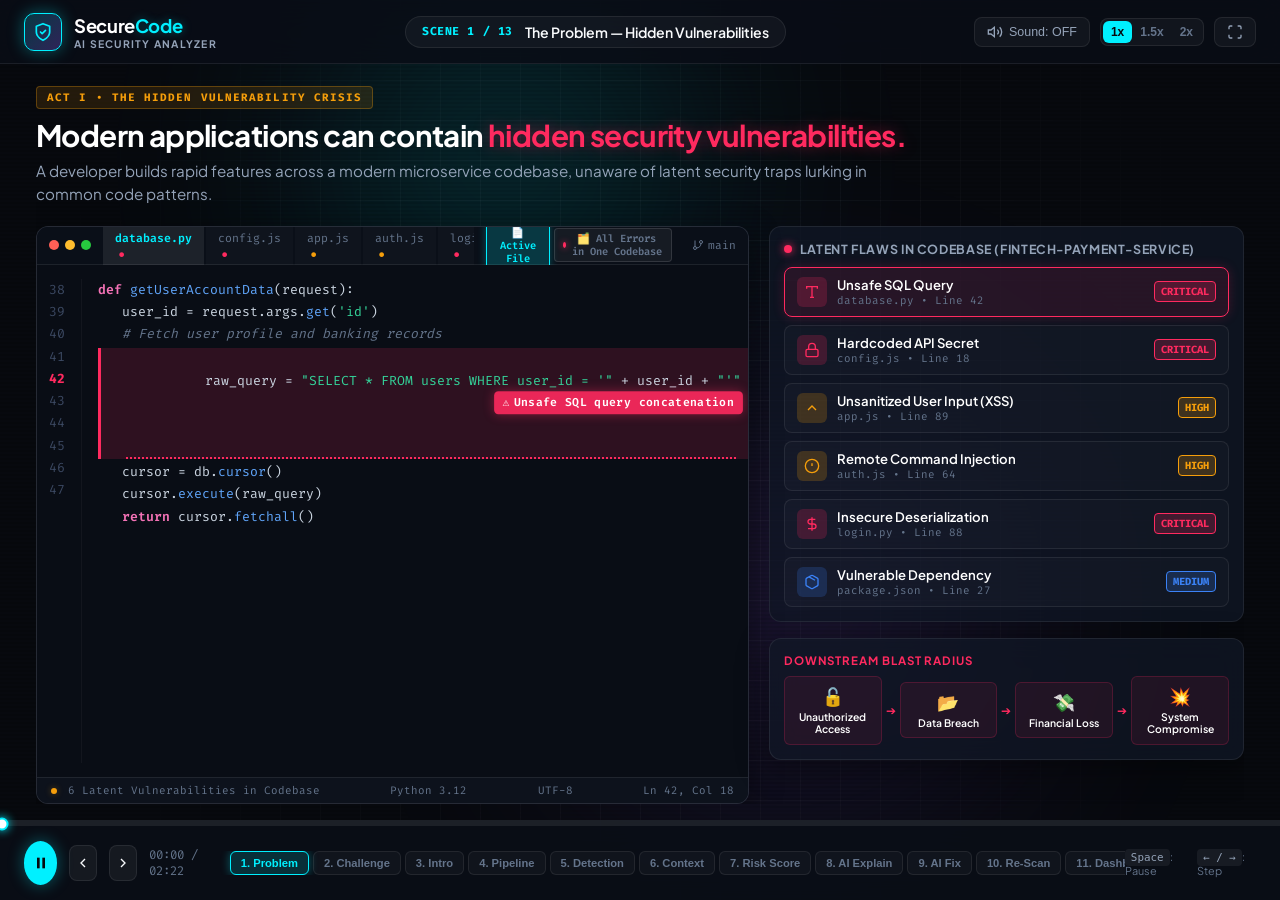
==== commit d3c74fe3: "final video" ====
--- a/index.html
+++ b/index.html
@@ -494,11 +494,60 @@
               <div class="upload-action-center">
                 <button class="btn-cyber-primary" id="uploadProjectBtn">
                   <svg class="btn-icon" viewBox="0 0 24 24" fill="none" stroke="currentColor" stroke-width="2"><path d="M21 15v4a2 2 0 0 1-2 2H5a2 2 0 0 1-2-2v-4"/><polyline points="17 8 12 3 7 8"/><line x1="12" y1="3" x2="12" y2="15"/></svg>
-                  <span>UPLOAD PROJECT</span>
+                  <span>UPLOAD PROJECT &bull; INITIATE SCAN</span>
                 </button>
                 <div class="upload-confirmation hidden" id="uploadConfirmedBadge">
                   <span class="check-icon">✓</span>
-                  <span class="confirm-text">Repository Uploaded &amp; Indexed Successfully</span>
+                  <span class="confirm-text">Repository Uploaded &amp; Indexed Successfully &mdash; Isolated Worker Spawned</span>
+                </div>
+              </div>
+            </div>
+
+            <!-- 4 Coordinated Surfaces Explorer (Section 27 & 40 of Specification) -->
+            <div class="surfaces-deck glass-card">
+              <div class="surfaces-header">
+                <div class="surfaces-title-wrap">
+                  <span class="surfaces-title">4 COORDINATED PRODUCT SURFACES (DOCUMENT SPECIFICATION)</span>
+                  <span class="surfaces-subtitle">One Unified Connected Platform Synchronized via Backend Services</span>
+                </div>
+                <span class="surfaces-badge">Section 27 &bull; Architecture</span>
+              </div>
+              <div class="surfaces-tab-bar" id="scene3SurfacesTabs">
+                <button class="surface-tab active" data-surface="web">
+                  <span class="s-icon">🌐</span>
+                  <span>1. Web Dashboard</span>
+                </button>
+                <button class="surface-tab" data-surface="ide">
+                  <span class="s-icon">💻</span>
+                  <span>2. Browser IDE</span>
+                </button>
+                <button class="surface-tab" data-surface="vscode">
+                  <span class="s-icon">⚡</span>
+                  <span>3. VS Code Extension</span>
+                </button>
+                <button class="surface-tab" data-surface="cicd">
+                  <span class="s-icon">🔄</span>
+                  <span>4. CI/CD &amp; PR Gate</span>
+                </button>
+              </div>
+
+              <!-- Surface Dynamic Preview Display -->
+              <div class="surface-preview-container" id="surfacePreviewContent">
+                <div class="surface-preview-panel web-panel">
+                  <div class="surface-preview-head">
+                    <span class="sp-badge">WEB PLATFORM &bull; REPOSITORY &amp; GOVERNANCE PORTAL</span>
+                    <span class="sp-tag">Central Management</span>
+                  </div>
+                  <div class="surface-preview-body">
+                    <div class="sp-col">
+                      <div class="sp-feat-item"><strong>Repository Overview:</strong> Immutable commit snapshots (<code>rev #a7f9c2</code>), policy settings, scan history, and findings register.</div>
+                      <div class="sp-feat-item"><strong>Policy Configuration:</strong> Configurable rules with automatic <code>PASS</code> / <code>REVIEW</code> / <code>BLOCK</code> gate enforcement.</div>
+                    </div>
+                    <div class="sp-col">
+                      <div class="sp-feat-item"><strong>Team Governance &amp; RBAC:</strong> Granular permissions across Developers, Repository Admins, and Organization Admins.</div>
+                      <div class="sp-feat-item"><strong>Tamper-Resistant Audit Trail:</strong> Append-only log of scans, exceptions, member invites, and policy modifications.</div>
+                    </div>
+                  </div>
                 </div>
               </div>
             </div>
@@ -511,7 +560,7 @@
               </div>
               <div class="strip-item">
                 <span class="strip-num">02</span>
-                <div><strong>Contextual Risk Engine</strong><br><small>Severity calculated from reachability</small></div>
+                <div><strong>Policy Gate Engine</strong><br><small>Automated PASS / REVIEW / BLOCK</small></div>
               </div>
               <div class="strip-item">
                 <span class="strip-num">03</span>
@@ -531,6 +580,45 @@
         </div>
 
         <div class="scene4-layout">
+          <!-- 6-Stage Scan Status Lifecycle (Section 32.1 of Specification) -->
+          <div class="scan-lifecycle-bar glass-panel">
+            <div class="lifecycle-title-row">
+              <span class="lc-title">SCAN STATUS LIFECYCLE (SECTION 32.1 SPECIFICATION)</span>
+              <span class="lc-worker-badge">Worker Pool: Isolated Container Sandbox</span>
+            </div>
+            <div class="lifecycle-steps" id="scanLifecycleSteps">
+              <div class="lc-step active" id="lc-step-1">
+                <span class="lc-num">1</span>
+                <span class="lc-label">CREATED</span>
+              </div>
+              <div class="lc-arrow">➔</div>
+              <div class="lc-step" id="lc-step-2">
+                <span class="lc-num">2</span>
+                <span class="lc-label">QUEUED</span>
+              </div>
+              <div class="lc-arrow">➔</div>
+              <div class="lc-step" id="lc-step-3">
+                <span class="lc-num">3</span>
+                <span class="lc-label">RUNNING</span>
+              </div>
+              <div class="lc-arrow">➔</div>
+              <div class="lc-step" id="lc-step-4">
+                <span class="lc-num">4</span>
+                <span class="lc-label">NORMALIZING</span>
+              </div>
+              <div class="lc-arrow">➔</div>
+              <div class="lc-step" id="lc-step-5">
+                <span class="lc-num">5</span>
+                <span class="lc-label">POLICY_EVAL</span>
+              </div>
+              <div class="lc-arrow">➔</div>
+              <div class="lc-step" id="lc-step-6">
+                <span class="lc-num">6</span>
+                <span class="lc-label">COMPLETED</span>
+              </div>
+            </div>
+          </div>
+
           <!-- Animated Pipeline Flow -->
           <div class="pipeline-bar glass-panel">
             <div class="pipe-node active-node" id="pipe-1">
@@ -545,17 +633,17 @@
             <div class="pipe-connector" id="conn-2"><div class="beam"></div></div>
             <div class="pipe-node" id="pipe-3">
               <div class="node-circle"><span class="pipe-icon">🔍</span></div>
-              <span class="node-label">Static Analysis</span>
+              <span class="node-label">SAST (AST/Taint)</span>
             </div>
             <div class="pipe-connector" id="conn-3"><div class="beam"></div></div>
             <div class="pipe-node" id="pipe-4">
               <div class="node-circle"><span class="pipe-icon">📦</span></div>
-              <span class="node-label">Dependency Analysis</span>
+              <span class="node-label">SCA (Dependencies)</span>
             </div>
             <div class="pipe-connector" id="conn-4"><div class="beam"></div></div>
             <div class="pipe-node" id="pipe-5">
               <div class="node-circle"><span class="pipe-icon">🔑</span></div>
-              <span class="node-label">Secret Detection</span>
+              <span class="node-label">Secrets &amp; IaC</span>
             </div>
           </div>
 
@@ -568,12 +656,12 @@
                 <span class="file-counter" id="filesScannedCounter">File 6 of 6</span>
               </div>
               <div class="file-list-preview" id="scanFileList">
-                <div class="scan-file-row done"><span class="f-icon">🐍</span> login.py <span class="f-status">Scanned ✓</span></div>
+                <div class="scan-file-row done"><span class="f-icon">🐍</span> login.py <span class="f-status">Scanned ✓ (SAST)</span></div>
                 <div class="scan-file-row active-scan"><span class="f-icon">🐍</span> database.py <span class="f-status">Inspecting AST Taint...</span></div>
-                <div class="scan-file-row"><span class="f-icon">📜</span> app.js <span class="f-status">Queued</span></div>
-                <div class="scan-file-row"><span class="f-icon">📜</span> auth.js <span class="f-status">Queued</span></div>
-                <div class="scan-file-row"><span class="f-icon">⚙️</span> config.js <span class="f-status">Queued</span></div>
-                <div class="scan-file-row"><span class="f-icon">📦</span> package.json <span class="f-status">Queued</span></div>
+                <div class="scan-file-row"><span class="f-icon">📜</span> app.js <span class="f-status">Queued (SAST)</span></div>
+                <div class="scan-file-row"><span class="f-icon">📜</span> auth.js <span class="f-status">Queued (SAST)</span></div>
+                <div class="scan-file-row"><span class="f-icon">⚙️</span> config.js <span class="f-status">Queued (Secrets)</span></div>
+                <div class="scan-file-row"><span class="f-icon">📦</span> package.json <span class="f-status">Queued (SCA)</span></div>
               </div>
               <div class="laser-scanner-line"></div>
             </div>
@@ -592,11 +680,23 @@
               </div>
 
               <div class="activity-ticker">
-                <div class="ticker-step" id="ticker-1"><span class="pulse-dot"></span> Analyzing Source Code...</div>
-                <div class="ticker-step" id="ticker-2"><span class="pulse-dot"></span> Analyzing Dependencies...</div>
-                <div class="ticker-step" id="ticker-3"><span class="pulse-dot"></span> Searching for Exposed Secrets...</div>
-                <div class="ticker-step" id="ticker-4"><span class="pulse-dot"></span> Analyzing Code Flow &amp; Call Graph...</div>
-              </div>
+                <div class="ticker-step" id="ticker-1"><span class="pulse-dot"></span> [SAST] Analyzing AST Syntax &amp; Interprocedural Call Graph...</div>
+                <div class="ticker-step" id="ticker-2"><span class="pulse-dot"></span> [SCA] Querying National Vulnerability Database for Third-Party CVEs...</div>
+                <div class="ticker-step" id="ticker-3"><span class="pulse-dot"></span> [Secrets] Redacting High-Entropy Cloud Credentials &amp; API Keys...</div>
+                <div class="ticker-step" id="ticker-4"><span class="pulse-dot"></span> [Policy] Normalizing Findings into SecureCode Schema...</div>
+              </div>
+            </div>
+          </div>
+
+          <!-- Section 10.2 & 16: Isolated Worker Sandbox Guarantees Banner -->
+          <div class="sandbox-security-banner glass-panel">
+            <div class="banner-badge-sec"><span class="shield-mini">🛡️</span> CRITICAL DESIGN RULE &bull; ISOLATED SANDBOX EXECUTION (SECTION 10.2)</div>
+            <div class="banner-pills-row">
+              <span class="sec-pill">🔒 Zero Code Execution on Web Server</span>
+              <span class="sec-pill">📦 Read-Only Container Mounts</span>
+              <span class="sec-pill">⏱️ Strict CPU/Memory Quotas &amp; Timeouts</span>
+              <span class="sec-pill">🛡️ Path Traversal &amp; Zip-Slip Protection</span>
+              <span class="sec-pill">🔑 Automatic Secret Redaction</span>
             </div>
           </div>
         </div>
@@ -948,6 +1048,10 @@
               <div class="code-anchor-badge" id="focusAnchorBadge">
                 <span class="anchor-dot"></span>
                 <span id="focusAnchorText">Anchor 1 of 3: <code>database.py:42:18</code> &bull; CWE-89 &bull; Source Sink Mapped</span>
+              </div>
+              <div class="schema-spec-pill" id="findingSchemaPill">
+                <span class="schema-tag">NORMALIZED SCHEMA (SECTION 12.2)</span>
+                <span>id: <code>SEC-01</code> &bull; rule: <code>sast/python/sqli-format</code> &bull; conf: <code>HIGH</code> &bull; status: <code>OPEN</code> &bull; fp: <code>4f8b2e..</code></span>
               </div>
             </div>
           </div>
@@ -1162,6 +1266,17 @@
               <div class="bullet-item" id="riskBullet1"><span class="b-icon">🔴</span> <strong>Immediate Action Required:</strong> High likelihood of automated external exploitation within 24h.</div>
               <div class="bullet-item" id="riskBullet2"><span class="b-icon">🎯</span> <strong>Prioritization Index #1:</strong> Ranked highest among all 6 codebase findings.</div>
             </div>
+
+            <!-- Policy Gate Outcome (Section 9.2 & 28.4 of Specification) -->
+            <div class="policy-gate-card gate-blocked">
+              <div class="pg-header">
+                <span class="pg-badge-block">🚫 POLICY DECISION: BLOCK</span>
+                <span class="pg-rule-info">Rule: Zero-Critical-Tolerance</span>
+              </div>
+              <div class="pg-body">
+                <strong>Deployment &amp; PR Merge Blocked:</strong> Unauthenticated SQL Injection in <code>database.py:42</code> fails the repository gate. Requires verified remediation or authorized Org Admin exception before merge.
+              </div>
+            </div>
           </div>
         </div>
       </section>
@@ -1172,6 +1287,12 @@
           <div class="scene-tag ai-tag">ACT VIII &bull; DEVELOPER-FRIENDLY AI COPILOT</div>
           <h1 class="scene-headline">AI-Powered Explanation: <span class="text-violet glow-violet">All Codebase Vulnerabilities</span></h1>
           <p class="scene-subline">No cryptographic jargon. SecureCode translates every identified vulnerability across the codebase into clear, actionable engineering insight.</p>
+        </div>
+
+        <!-- Section 12.4 & 16: AI Trust & Privacy Assurance Banner -->
+        <div class="ai-trust-banner glass-panel">
+          <span class="trust-icon">🛡️</span>
+          <span><strong>AI Trust &amp; Governance (Section 12.4):</strong> AI candidate patches and explanations require human validation. Findings are generated from deterministic local scanners; if cloud AI services are unreachable, original scanner outputs remain 100% accessible.</span>
         </div>
 
         <!-- Scene 8 Codebase Error Navigation Tabs -->
@@ -1533,6 +1654,17 @@
               <span class="truth-icon">💡</span>
               <span><strong>Verification Integrity:</strong> SecureCode verifies fixes against the newly re-uploaded project files, confirming Line 42 is safe before permitting production deployment.</span>
             </div>
+
+            <!-- Policy Gate Outcome: PASS (Section 9.2 & 28.4) -->
+            <div class="policy-gate-card gate-passed" style="margin-top:16px;">
+              <div class="pg-header">
+                <span class="pg-badge-pass">✅ POLICY DECISION: PASS</span>
+                <span class="pg-rule-info">Zero Blocking Flaws on Revision #b3f81e</span>
+              </div>
+              <div class="pg-body">
+                <strong>Gate Unlocked &amp; PR Cleared:</strong> Parameterized query in <code>database.py:42</code> verified. Zero Critical vulnerabilities detected. Pull Request check updated to green PASS. Production release authorized.
+              </div>
+            </div>
           </div>
         </div>
       </section>
@@ -1615,8 +1747,27 @@
             </div>
           </div>
 
-          <!-- Complete 27-Finding Vulnerability Register Audit Table -->
-          <div class="findings-audit-table-panel glass-panel">
+          <!-- Scene 11 Interactive View Switcher Tabs -->
+          <div class="scene11-tab-bar">
+            <div class="scene11-tabs">
+              <button class="scene11-tab-btn active" id="btnScene11Register" data-view="register">
+                <span class="tab-icon">📋</span> Vulnerability Register (27 Findings)
+              </button>
+              <button class="scene11-tab-btn" id="btnScene11Policy" data-view="policy">
+                <span class="tab-icon">⚖️</span> Policy Gates &amp; RBAC Governance
+              </button>
+              <button class="scene11-tab-btn" id="btnScene11Split" data-view="split">
+                <span class="tab-icon">⊞</span> Split Overview
+              </button>
+            </div>
+            <div class="scene11-meta-pill">
+              <span class="live-dot pulse"></span> Continuous CI/CD Compliance Active
+            </div>
+          </div>
+
+          <!-- VIEW 1: Complete 27-Finding Vulnerability Register Audit Table -->
+          <div class="scene11-view-pane" id="scene11ViewRegister">
+            <div class="findings-audit-table-panel glass-panel">
             <div class="audit-table-header">
               <div class="audit-table-title">
                 <span class="audit-title-text">Complete Vulnerability Register (All 27 Findings Prioritized)</span>
@@ -1865,7 +2016,110 @@
             </div>
           </div>
         </div>
-      </section>
+
+        <!-- VIEW 2: Policy Engine, Exceptions & RBAC Governance Deck (Sections 9.2, 14, 35) -->
+        <div class="scene11-view-pane hidden" id="scene11ViewPolicy">
+          <div class="policy-governance-deck glass-panel">
+            <div class="gov-grid">
+              <!-- Column 1: Configured Policy Gate Thresholds -->
+              <div class="gov-card">
+                <div class="gov-head">
+                  <span class="gov-icon">⚖️</span>
+                  <h4>Configured Policy Rules (Section 9.2)</h4>
+                </div>
+                <div class="gov-rules-list">
+                  <div class="rule-item rule-block"><span>Critical Vulnerabilities</span><span class="rule-badge badge-block">BLOCK MERGE (0 Allowed)</span></div>
+                  <div class="rule-item rule-block"><span>High Vulnerabilities</span><span class="rule-badge badge-block">BLOCK MERGE (0 Allowed)</span></div>
+                  <div class="rule-item rule-review"><span>Medium / New Dependencies</span><span class="rule-badge badge-review">REQUIRE HUMAN REVIEW</span></div>
+                  <div class="rule-item rule-pass"><span>Low / Informational</span><span class="rule-badge badge-pass">ALLOW WITH AUDIT LOG</span></div>
+                </div>
+              </div>
+
+              <!-- Column 2: Exception Management & Expiry -->
+              <div class="gov-card">
+                <div class="gov-head">
+                  <span class="gov-icon">📝</span>
+                  <h4>Active Policy Exceptions (Section 12.3 &amp; 33)</h4>
+                </div>
+                <div class="gov-exception-box">
+                  <div class="exc-row">
+                    <span class="exc-id">SEC-05 (Internal SSRF)</span>
+                    <span class="exc-status badge-review">Approved Exception</span>
+                  </div>
+                  <p class="exc-reason">Reason: Internal VPC endpoint only. Gated behind network firewall. Verified low exposure.</p>
+                  <div class="exc-meta">Approved by: <code>secops-lead@company.com</code> &bull; Expiry: <code>28 Days Remaining</code></div>
+                </div>
+              </div>
+
+              <!-- Column 3: Team RBAC Permissions (Section 35) -->
+              <div class="gov-card">
+                <div class="gov-head">
+                  <span class="gov-icon">👥</span>
+                  <h4>Team RBAC Permissions (Section 35)</h4>
+                </div>
+                <div class="rbac-rows">
+                  <div class="rbac-row"><strong>Developer:</strong> <span>Trigger scans, view findings, review AI patches</span></div>
+                  <div class="rbac-row"><strong>Repo Admin:</strong> <span>Configure policy thresholds, link integrations</span></div>
+                  <div class="rbac-row"><strong>Org Admin:</strong> <span>Approve exceptions, manage SSO, inspect audit logs</span></div>
+                </div>
+              </div>
+            </div>
+          </div>
+        </div>
+
+        <!-- VIEW 3: Split Overview (Both Side by Side) -->
+        <div class="scene11-view-pane hidden" id="scene11ViewSplit">
+          <div class="scene11-split-grid">
+            <!-- Left: Policy Rules & Exception Summary -->
+            <div class="split-left glass-panel">
+              <div class="split-head">
+                <span class="gov-icon">⚖️</span>
+                <h4>Policy Gates &amp; Exception Summary</h4>
+              </div>
+              <div class="gov-rules-list">
+                <div class="rule-item rule-block"><span>Critical (0 Tol.)</span><span class="rule-badge badge-block">BLOCK MERGE</span></div>
+                <div class="rule-item rule-block"><span>High (0 Tol.)</span><span class="rule-badge badge-block">BLOCK MERGE</span></div>
+                <div class="rule-item rule-review"><span>Medium</span><span class="rule-badge badge-review">REVIEW</span></div>
+                <div class="rule-item rule-pass"><span>Low</span><span class="rule-badge badge-pass">PASS</span></div>
+              </div>
+              <div class="split-exception-item">
+                <div class="exc-row"><span class="exc-id">SEC-05 SSRF</span><span class="badge-review">Active Exception</span></div>
+                <div class="exc-meta">Approved: <code>secops-lead</code> &bull; 28d left</div>
+              </div>
+              <div class="split-rbac-item">
+                <small class="text-muted">RBAC: Dev (Scan/Fix) &bull; RepoAdmin (Config) &bull; OrgAdmin (Approve/SSO)</small>
+              </div>
+            </div>
+
+            <!-- Right: Quick Register Top Findings -->
+            <div class="split-right glass-panel">
+              <div class="split-head">
+                <span class="gov-icon">📋</span>
+                <h4>Top Prioritized Findings &amp; Remediations</h4>
+                <span class="audit-badge">Score: 24/100</span>
+              </div>
+              <div class="audit-table-scroll split-table-scroll">
+                <table class="audit-table">
+                  <thead>
+                    <tr><th>ID</th><th>Finding</th><th>Loc</th><th>Sev</th><th>Status</th></tr>
+                  </thead>
+                  <tbody>
+                    <tr class="audit-row row-resolved"><td><code>SEC-01</code></td><td><strong>SQL Injection</strong></td><td>database.py:42</td><td><span class="vuln-severity critical">CRIT</span></td><td><span class="status-pill resolved">RESOLVED ✓</span></td></tr>
+                    <tr class="audit-row row-resolved"><td><code>SEC-02</code></td><td><strong>Hardcoded Cloud Secret</strong></td><td>config.js:18</td><td><span class="vuln-severity critical">CRIT</span></td><td><span class="status-pill resolved">RESOLVED ✓</span></td></tr>
+                    <tr class="audit-row row-resolved"><td><code>SEC-03</code></td><td><strong>Remote Command Injection</strong></td><td>auth.js:64</td><td><span class="vuln-severity critical">CRIT</span></td><td><span class="status-pill resolved">RESOLVED ✓</span></td></tr>
+                    <tr class="audit-row"><td><code>SEC-04</code></td><td><strong>Insecure Deserialization</strong></td><td>login.py:88</td><td><span class="vuln-severity critical">CRIT</span></td><td><span class="status-pill active-monitored">MONITORED</span></td></tr>
+                    <tr class="audit-row"><td><code>SEC-05</code></td><td><strong>SSRF (Internal VPC)</strong></td><td>app.js:142</td><td><span class="vuln-severity critical">CRIT</span></td><td><span class="status-pill active-monitored">EXCEPTION</span></td></tr>
+                    <tr class="audit-row row-resolved"><td><code>SEC-06</code></td><td><strong>Stored XSS</strong></td><td>app.js:89</td><td><span class="vuln-severity high">HIGH</span></td><td><span class="status-pill resolved">RESOLVED ✓</span></td></tr>
+                    <tr class="audit-row"><td><code>SEC-07</code></td><td><strong>BOLA (User Data Access)</strong></td><td>database.py:118</td><td><span class="vuln-severity high">HIGH</span></td><td><span class="status-pill active-monitored">MONITORED</span></td></tr>
+                    <tr class="audit-row"><td><code>SEC-08</code></td><td><strong>JWT Algorithm Confusion</strong></td><td>auth.js:105</td><td><span class="vuln-severity high">HIGH</span></td><td><span class="status-pill active-monitored">MONITORED</span></td></tr>
+                  </tbody>
+                </table>
+              </div>
+            </div>
+          </div>
+        </div>
+      </div>
+    </section>
 
       <!-- ================= SCENE 12: COMPLETE WORKFLOW ================= -->
       <section class="scene" id="scene-12" data-scene="12">
@@ -1901,6 +2155,70 @@
             <div class="wf-arrow">➔</div>
             <div class="wf-step-box glass-panel" id="wf-12"><span class="wf-num">12</span><h4>Security Dashboard</h4><p>Executive Posture Score</p></div>
           </div>
+
+          <!-- 8 Backend Core Services Architecture (Section 32 Specification) -->
+          <div class="services-arch-panel glass-panel">
+            <div class="arch-panel-header">
+              <span class="aph-title">8 BACKEND SERVICES &amp; EVENT FLOW ARCHITECTURE (SECTION 32 SPECIFICATION)</span>
+              <span class="aph-badge">Microservices Topology</span>
+            </div>
+            <div class="services-cards-grid">
+              <div class="svc-card">
+                <div class="svc-icon">🛡️</div>
+                <h5>1. Identity Service</h5>
+                <p>Authentication, device tokens, and RBAC permission checks.</p>
+              </div>
+              <div class="svc-card">
+                <div class="svc-icon">📂</div>
+                <h5>2. Repository Service</h5>
+                <p>Repository metadata, immutable revisions, and source integrations.</p>
+              </div>
+              <div class="svc-card">
+                <div class="svc-icon">⚡</div>
+                <h5>3. Scan Orchestrator</h5>
+                <p>Scan request lifecycle, Redis queue, and job scheduling.</p>
+              </div>
+              <div class="svc-card">
+                <div class="svc-icon">📦</div>
+                <h5>4. Sandboxed Workers</h5>
+                <p>Isolated containers with CPU/memory limits &amp; read-only mounts.</p>
+              </div>
+              <div class="svc-card">
+                <div class="svc-icon">🔌</div>
+                <h5>5. Scanner Adapters</h5>
+                <p>SAST, SCA, Secret &amp; IaC normalization to internal schema.</p>
+              </div>
+              <div class="svc-card">
+                <div class="svc-icon">⚖️</div>
+                <h5>6. Policy Engine</h5>
+                <p>Rule evaluation yielding PASS, REVIEW, or BLOCK outcomes.</p>
+              </div>
+              <div class="svc-card">
+                <div class="svc-icon">🔔</div>
+                <h5>7. Notification &amp; CI</h5>
+                <p>Webhook triggers, PR status checks, and VS Code live sync.</p>
+              </div>
+              <div class="svc-card">
+                <div class="svc-icon">📜</div>
+                <h5>8. Audit Service</h5>
+                <p>Tamper-resistant append-only security and compliance log.</p>
+              </div>
+            </div>
+          </div>
+
+          <!-- 4 End-to-End Workflows (Section 28 Specification) -->
+          <div class="workflows-summary-strip glass-panel">
+            <div class="wf-strip-head">
+              <span class="wf-strip-tag">DEVELOPER WORKFLOWS (SECTION 28)</span>
+              <span>4 Real-World Operating Scenarios</span>
+            </div>
+            <div class="wf-strip-items">
+              <div class="wf-item"><strong>Workflow A (Web):</strong> Sign in &rarr; connect repo &rarr; launch scan &rarr; view dashboard &rarr; configure policy.</div>
+              <div class="wf-item"><strong>Workflow B (VS Code):</strong> In-editor command palette &rarr; local/cloud scan &rarr; inline squiggly &rarr; fix &rarr; rescan.</div>
+              <div class="wf-item"><strong>Workflow C (Browser IDE):</strong> Open repo &rarr; file tree &rarr; editor &rarr; Problems panel &rarr; jump to line 42 &rarr; live diff patch.</div>
+              <div class="wf-item"><strong>Workflow D (CI / PR Gate):</strong> Developer opens PR &rarr; webhook runs worker &rarr; policy blocks merge &rarr; fix verifies &rarr; PASS.</div>
+            </div>
+          </div>
         </div>
       </section>
 
@@ -1938,6 +2256,14 @@
               <h3>Build More Secure.</h3>
               <p>Proactive posture verification ensures vulnerabilities are truly dead and defense is hardened end-to-end.</p>
             </div>
+          </div>
+
+          <!-- Product Definition Banner (Section 40) -->
+          <div class="product-definition-banner glass-panel">
+            <div class="pdb-badge">ONE CONNECTED DEVELOPER-SECURITY PLATFORM (SECTION 40)</div>
+            <p class="pdb-text">
+              SecureCode unifies <strong>Web Governance</strong>, <strong>Browser IDE</strong>, <strong>VS Code Extension</strong>, and <strong>Isolated Backend Scanning</strong> into a seamless developer experience &mdash; catching vulnerabilities earlier, explaining findings clearly, and shipping resilient software faster.
+            </p>
           </div>
 
           <!-- Grand Brand Finale Banner -->
--- a/styles.css
+++ b/styles.css
@@ -3340,21 +3340,23 @@
 .scene11-container {
   display: flex;
   flex-direction: column;
-  gap: 20px;
+  gap: 10px;
   flex: 1;
+  min-height: 0;
 }
 
 .dashboard-kpi-row {
   display: grid;
   grid-template-columns: repeat(5, 1fr);
-  gap: 14px;
+  gap: 10px;
+  flex-shrink: 0;
 }
 
 .kpi-card {
-  padding: 16px;
-  display: flex;
-  flex-direction: column;
-  gap: 4px;
+  padding: 10px 14px;
+  display: flex;
+  flex-direction: column;
+  gap: 2px;
 }
 
 .highlight-kpi {
@@ -3363,24 +3365,24 @@
   box-shadow: 0 0 24px rgba(16, 185, 129, 0.15);
 }
 
-.kpi-label { font-size: 0.72rem; color: var(--text-muted); font-weight: 600; }
-.kpi-value { font-family: var(--font-mono); font-size: 1.8rem; font-weight: 800; color: #fff; line-height: 1.1; }
-.kpi-value small { font-size: 0.9rem; color: var(--text-muted); font-weight: 500; }
-.kpi-sub { font-size: 0.7rem; font-weight: 600; margin-top: 2px; }
+.kpi-label { font-size: 0.68rem; color: var(--text-muted); font-weight: 600; text-transform: uppercase; letter-spacing: 0.04em; }
+.kpi-value { font-family: var(--font-mono); font-size: 1.45rem; font-weight: 800; color: #fff; line-height: 1.1; }
+.kpi-value small { font-size: 0.85rem; color: var(--text-muted); font-weight: 500; }
+.kpi-sub { font-size: 0.68rem; font-weight: 600; margin-top: 2px; }
 
 .comparison-grid {
   display: grid;
-  grid-template-columns: 1fr 180px 1fr;
-  align-items: center;
-  gap: 16px;
-  flex: 1;
+  grid-template-columns: 1fr 160px 1fr;
+  align-items: stretch;
+  gap: 12px;
+  flex-shrink: 0;
 }
 
 .comp-panel {
-  padding: 20px;
-  display: flex;
-  flex-direction: column;
-  gap: 14px;
+  padding: 10px 14px;
+  display: flex;
+  flex-direction: column;
+  gap: 8px;
 }
 
 .comp-head {
@@ -3388,49 +3390,179 @@
   justify-content: space-between;
   align-items: center;
   font-weight: 700;
-  font-size: 0.85rem;
+  font-size: 0.8rem;
 }
 
 .risk-badge-old { font-family: var(--font-mono); font-size: 0.68rem; background: rgba(255, 42, 95, 0.2); color: var(--danger); padding: 2px 8px; border-radius: 4px; }
 .risk-badge-new { font-family: var(--font-mono); font-size: 0.68rem; background: rgba(16, 185, 129, 0.2); color: var(--emerald); padding: 2px 8px; border-radius: 4px; }
 
-.comp-bars { display: flex; flex-direction: column; gap: 10px; }
-.c-row { display: flex; flex-direction: column; gap: 4px; font-size: 0.75rem; color: var(--text-secondary); font-weight: 600; }
-.c-track { height: 6px; background: rgba(255, 255, 255, 0.08); border-radius: 3px; overflow: hidden; }
+.comp-bars { display: flex; flex-direction: column; gap: 6px; }
+.c-row { display: flex; flex-direction: column; gap: 2px; font-size: 0.72rem; color: var(--text-secondary); font-weight: 600; }
+.c-track { height: 5px; background: rgba(255, 255, 255, 0.08); border-radius: 3px; overflow: hidden; }
 .c-fill { height: 100%; border-radius: 3px; }
 
 .comp-arrow-center {
   display: flex;
   flex-direction: column;
   align-items: center;
-  text-align: center;
+  justify-content: center;
 }
 
 .posture-shield-badge {
-  padding: 14px 12px;
+  padding: 10px 12px;
   background: rgba(16, 185, 129, 0.15);
   border: 1px solid var(--emerald);
-  border-radius: 12px;
+  border-radius: 10px;
   color: var(--emerald);
   font-weight: 700;
-  font-size: 0.8rem;
+  font-size: 0.76rem;
   box-shadow: 0 0 20px var(--emerald-glow);
   display: flex;
   flex-direction: column;
   align-items: center;
+  justify-content: center;
+  gap: 4px;
+  width: 100%;
+}
+
+.shield-icon { font-size: 1.5rem; }
+
+/* Scene 11 Tabs & View Panes */
+.scene11-tab-bar {
+  display: flex;
+  align-items: center;
+  justify-content: space-between;
+  gap: 10px;
+  flex-shrink: 0;
+  margin: 2px 0;
+}
+
+.scene11-tabs {
+  display: flex;
+  gap: 8px;
+}
+
+.scene11-tab-btn {
+  display: inline-flex;
+  align-items: center;
   gap: 6px;
-}
-
-.shield-icon { font-size: 1.8rem; }
+  font-family: var(--font-display);
+  font-size: 0.72rem;
+  font-weight: 700;
+  padding: 5px 12px;
+  border-radius: 6px;
+  background: rgba(255, 255, 255, 0.04);
+  border: 1px solid rgba(255, 255, 255, 0.1);
+  color: var(--text-muted);
+  cursor: pointer;
+  transition: all 0.2s ease;
+}
+
+.scene11-tab-btn:hover {
+  background: rgba(255, 255, 255, 0.08);
+  color: #fff;
+}
+
+.scene11-tab-btn.active {
+  background: rgba(16, 185, 129, 0.16);
+  color: var(--emerald);
+  border-color: var(--emerald);
+  box-shadow: 0 0 10px rgba(16, 185, 129, 0.25);
+}
+
+.scene11-meta-pill {
+  display: inline-flex;
+  align-items: center;
+  gap: 6px;
+  font-family: var(--font-mono);
+  font-size: 0.65rem;
+  color: var(--emerald);
+  background: rgba(16, 185, 129, 0.08);
+  border: 1px solid rgba(16, 185, 129, 0.25);
+  padding: 3px 10px;
+  border-radius: 20px;
+}
+
+.scene11-view-pane {
+  flex: 1;
+  min-height: 0;
+  display: flex;
+  flex-direction: column;
+}
+
+.scene11-view-pane.hidden {
+  display: none !important;
+}
+
+/* Split View Grid */
+.scene11-split-grid {
+  display: grid;
+  grid-template-columns: 360px 1fr;
+  gap: 12px;
+  flex: 1;
+  min-height: 0;
+}
+
+.split-left, .split-right {
+  padding: 12px 14px;
+  display: flex;
+  flex-direction: column;
+  gap: 8px;
+  border-color: rgba(0, 240, 255, 0.2);
+  min-height: 0;
+}
+
+.split-head {
+  display: flex;
+  align-items: center;
+  justify-content: space-between;
+  gap: 8px;
+  border-bottom: 1px solid rgba(255, 255, 255, 0.08);
+  padding-bottom: 6px;
+}
+
+.split-head h4 {
+  font-size: 0.78rem;
+  font-weight: 700;
+  color: #fff;
+}
+
+.split-table-scroll {
+  flex: 1;
+  min-height: 160px;
+  max-height: 230px;
+  overflow-y: auto;
+}
+
+.split-exception-item {
+  padding: 8px 10px;
+  background: rgba(245, 158, 11, 0.08);
+  border: 1px dashed rgba(245, 158, 11, 0.35);
+  border-radius: 6px;
+  font-size: 0.7rem;
+  display: flex;
+  flex-direction: column;
+  gap: 4px;
+}
+
+.split-rbac-item {
+  font-family: var(--font-mono);
+  font-size: 0.65rem;
+  padding: 6px 8px;
+  background: rgba(255, 255, 255, 0.03);
+  border-radius: 4px;
+}
 
 /* Findings Audit Register Table (Scene 11) */
 .findings-audit-table-panel {
-  padding: 16px;
-  display: flex;
-  flex-direction: column;
-  gap: 12px;
+  padding: 12px 14px;
+  display: flex;
+  flex-direction: column;
+  gap: 10px;
   border-color: rgba(16, 185, 129, 0.25);
-  background: rgba(10, 15, 26, 0.7);
+  background: rgba(10, 15, 26, 0.85);
+  flex: 1;
+  min-height: 0;
 }
 
 .audit-table-header {
@@ -3921,3 +4053,680 @@
   100% { transform: rotate(360deg); }
 }
 
+/* ================= 4 COORDINATED SURFACES (SECTION 27 & 40) ================= */
+.surfaces-deck {
+  background: rgba(10, 15, 29, 0.9);
+  border: 1px solid rgba(0, 240, 255, 0.25);
+  border-radius: 12px;
+  padding: 18px 20px;
+  display: flex;
+  flex-direction: column;
+  gap: 14px;
+  margin-top: 4px;
+}
+
+.surfaces-header {
+  display: flex;
+  align-items: center;
+  justify-content: space-between;
+  border-bottom: 1px solid rgba(255, 255, 255, 0.08);
+  padding-bottom: 10px;
+}
+
+.surfaces-title-wrap {
+  display: flex;
+  flex-direction: column;
+  gap: 2px;
+}
+
+.surfaces-title {
+  font-family: var(--font-mono);
+  font-size: 0.76rem;
+  font-weight: 700;
+  color: var(--cyan);
+  letter-spacing: 0.08em;
+}
+
+.surfaces-subtitle {
+  font-size: 0.72rem;
+  color: var(--text-secondary);
+}
+
+.surfaces-badge {
+  font-family: var(--font-mono);
+  font-size: 0.68rem;
+  color: #94a3b8;
+  background: rgba(255, 255, 255, 0.06);
+  padding: 3px 8px;
+  border-radius: 4px;
+}
+
+.surfaces-tab-bar {
+  display: grid;
+  grid-template-columns: repeat(4, 1fr);
+  gap: 8px;
+}
+
+.surface-tab {
+  background: rgba(255, 255, 255, 0.04);
+  border: 1px solid rgba(255, 255, 255, 0.1);
+  color: var(--text-secondary);
+  border-radius: 8px;
+  padding: 8px 12px;
+  font-size: 0.76rem;
+  font-weight: 600;
+  cursor: pointer;
+  display: flex;
+  align-items: center;
+  justify-content: center;
+  gap: 8px;
+  transition: all 0.2s ease;
+}
+
+.surface-tab:hover {
+  background: rgba(0, 240, 255, 0.1);
+  color: #fff;
+  border-color: rgba(0, 240, 255, 0.4);
+}
+
+.surface-tab.active {
+  background: rgba(0, 240, 255, 0.18);
+  border-color: var(--cyan);
+  color: #fff;
+  box-shadow: 0 0 12px var(--cyan-glow);
+}
+
+.surface-preview-container {
+  min-height: 96px;
+}
+
+.surface-preview-panel {
+  background: rgba(6, 10, 20, 0.85);
+  border: 1px solid rgba(255, 255, 255, 0.08);
+  border-radius: 8px;
+  padding: 14px 16px;
+  display: flex;
+  flex-direction: column;
+  gap: 10px;
+}
+
+.surface-preview-head {
+  display: flex;
+  align-items: center;
+  justify-content: space-between;
+  border-bottom: 1px dashed rgba(255, 255, 255, 0.1);
+  padding-bottom: 6px;
+}
+
+.sp-badge {
+  font-family: var(--font-mono);
+  font-size: 0.7rem;
+  font-weight: 700;
+  color: var(--cyan);
+}
+
+.sp-tag {
+  font-family: var(--font-mono);
+  font-size: 0.65rem;
+  background: rgba(139, 92, 246, 0.2);
+  color: #c4b5fd;
+  padding: 2px 6px;
+  border-radius: 4px;
+}
+
+.surface-preview-body {
+  display: grid;
+  grid-template-columns: 1fr 1fr;
+  gap: 14px;
+}
+
+.sp-col {
+  display: flex;
+  flex-direction: column;
+  gap: 8px;
+}
+
+.sp-feat-item {
+  font-size: 0.74rem;
+  color: #cbd5e1;
+  line-height: 1.4;
+}
+
+.sp-feat-item strong {
+  color: #fff;
+}
+
+.sp-feat-item code {
+  color: var(--cyan);
+  background: rgba(0, 240, 255, 0.1);
+  padding: 1px 4px;
+  border-radius: 3px;
+}
+
+/* ================= 6-STAGE SCAN STATUS LIFECYCLE (SECTION 32.1) ================= */
+.scan-lifecycle-bar {
+  background: rgba(10, 15, 29, 0.85);
+  border: 1px solid rgba(0, 240, 255, 0.2);
+  border-radius: 10px;
+  padding: 12px 18px;
+  display: flex;
+  flex-direction: column;
+  gap: 10px;
+  margin-bottom: 16px;
+}
+
+.lifecycle-title-row {
+  display: flex;
+  align-items: center;
+  justify-content: space-between;
+}
+
+.lc-title {
+  font-family: var(--font-mono);
+  font-size: 0.72rem;
+  font-weight: 700;
+  color: var(--cyan);
+  letter-spacing: 0.08em;
+}
+
+.lc-worker-badge {
+  font-family: var(--font-mono);
+  font-size: 0.65rem;
+  color: var(--emerald);
+  background: rgba(16, 185, 129, 0.15);
+  border: 1px solid rgba(16, 185, 129, 0.3);
+  padding: 2px 8px;
+  border-radius: 4px;
+}
+
+.lifecycle-steps {
+  display: flex;
+  align-items: center;
+  justify-content: space-between;
+  gap: 6px;
+}
+
+.lc-step {
+  display: flex;
+  align-items: center;
+  gap: 6px;
+  background: rgba(255, 255, 255, 0.03);
+  border: 1px solid rgba(255, 255, 255, 0.08);
+  padding: 4px 10px;
+  border-radius: 6px;
+  font-family: var(--font-mono);
+  font-size: 0.68rem;
+  color: var(--text-secondary);
+  transition: all 0.3s ease;
+}
+
+.lc-num {
+  width: 16px;
+  height: 16px;
+  border-radius: 50%;
+  background: rgba(255, 255, 255, 0.1);
+  display: flex;
+  align-items: center;
+  justify-content: center;
+  font-size: 0.6rem;
+  font-weight: 700;
+}
+
+.lc-arrow {
+  color: rgba(255, 255, 255, 0.2);
+  font-size: 0.75rem;
+}
+
+.lc-step.active {
+  background: rgba(0, 240, 255, 0.15);
+  border-color: var(--cyan);
+  color: #fff;
+  box-shadow: 0 0 10px var(--cyan-glow);
+}
+
+.lc-step.active .lc-num {
+  background: var(--cyan);
+  color: #050811;
+}
+
+.lc-step.done {
+  background: rgba(16, 185, 129, 0.15);
+  border-color: var(--emerald);
+  color: #6ee7b7;
+}
+
+.lc-step.done .lc-num {
+  background: var(--emerald);
+  color: #050811;
+}
+
+/* ================= SANDBOX SECURITY BANNER (SECTION 10.2) ================= */
+.sandbox-security-banner {
+  margin-top: 16px;
+  padding: 12px 18px;
+  background: rgba(6, 10, 22, 0.9);
+  border: 1px solid rgba(16, 185, 129, 0.3);
+  border-radius: 8px;
+  display: flex;
+  align-items: center;
+  justify-content: space-between;
+  gap: 14px;
+}
+
+.banner-badge-sec {
+  font-family: var(--font-mono);
+  font-size: 0.7rem;
+  font-weight: 700;
+  color: var(--emerald);
+  display: flex;
+  align-items: center;
+  gap: 6px;
+  white-space: nowrap;
+}
+
+.banner-pills-row {
+  display: flex;
+  flex-wrap: wrap;
+  gap: 8px;
+}
+
+.sec-pill {
+  font-family: var(--font-mono);
+  font-size: 0.64rem;
+  background: rgba(255, 255, 255, 0.05);
+  border: 1px solid rgba(255, 255, 255, 0.1);
+  color: #cbd5e1;
+  padding: 2px 7px;
+  border-radius: 4px;
+}
+
+/* ================= SCHEMA SPEC PILL (SECTION 12.2) ================= */
+.schema-spec-pill {
+  font-family: var(--font-mono);
+  font-size: 0.68rem;
+  background: rgba(0, 0, 0, 0.5);
+  border: 1px solid rgba(0, 240, 255, 0.3);
+  padding: 4px 10px;
+  border-radius: 6px;
+  color: #cbd5e1;
+  display: flex;
+  align-items: center;
+  gap: 8px;
+}
+
+.schema-tag {
+  color: var(--cyan);
+  font-weight: 700;
+  font-size: 0.62rem;
+  letter-spacing: 0.06em;
+}
+
+/* ================= POLICY GATE DECISION CARDS ================= */
+.policy-gate-card {
+  padding: 12px 16px;
+  border-radius: 8px;
+  display: flex;
+  flex-direction: column;
+  gap: 6px;
+  margin-top: 12px;
+}
+
+.policy-gate-card.gate-blocked {
+  background: rgba(255, 42, 95, 0.12);
+  border: 1px solid var(--danger);
+  box-shadow: 0 0 16px var(--danger-glow);
+}
+
+.policy-gate-card.gate-passed {
+  background: rgba(16, 185, 129, 0.12);
+  border: 1px solid var(--emerald);
+  box-shadow: 0 0 16px var(--emerald-glow);
+}
+
+.pg-header {
+  display: flex;
+  align-items: center;
+  justify-content: space-between;
+}
+
+.pg-badge-block {
+  font-family: var(--font-mono);
+  font-size: 0.72rem;
+  font-weight: 800;
+  color: var(--danger);
+  letter-spacing: 0.05em;
+}
+
+.pg-badge-pass {
+  font-family: var(--font-mono);
+  font-size: 0.72rem;
+  font-weight: 800;
+  color: var(--emerald);
+  letter-spacing: 0.05em;
+}
+
+.pg-rule-info {
+  font-family: var(--font-mono);
+  font-size: 0.65rem;
+  color: #cbd5e1;
+}
+
+.pg-body {
+  font-size: 0.74rem;
+  line-height: 1.4;
+  color: #f1f5f9;
+}
+
+.pg-body code {
+  color: var(--cyan);
+  background: rgba(0, 0, 0, 0.4);
+  padding: 1px 4px;
+  border-radius: 3px;
+}
+
+/* ================= AI TRUST & PRIVACY BANNER ================= */
+.ai-trust-banner {
+  padding: 10px 16px;
+  border: 1px solid rgba(139, 92, 246, 0.3);
+  background: rgba(139, 92, 246, 0.08);
+  border-radius: 8px;
+  display: flex;
+  align-items: center;
+  gap: 10px;
+  font-size: 0.74rem;
+  color: #e2e8f0;
+  margin-bottom: 14px;
+}
+
+.trust-icon {
+  font-size: 1.1rem;
+}
+
+/* ================= POLICY & GOVERNANCE DECK (SECTION 9.2, 14, 35) ================= */
+.policy-governance-deck {
+  margin: 0;
+  padding: 16px 20px;
+  border: 1px solid rgba(0, 240, 255, 0.25);
+  border-radius: 12px;
+  background: rgba(10, 15, 30, 0.9);
+  height: 100%;
+}
+
+.gov-grid {
+  display: grid;
+  grid-template-columns: repeat(3, 1fr);
+  gap: 18px;
+}
+
+.gov-card {
+  display: flex;
+  flex-direction: column;
+  gap: 10px;
+}
+
+.gov-head {
+  display: flex;
+  align-items: center;
+  gap: 8px;
+  border-bottom: 1px solid rgba(255, 255, 255, 0.08);
+  padding-bottom: 6px;
+}
+
+.gov-head h4 {
+  font-family: var(--font-display);
+  font-size: 0.8rem;
+  font-weight: 700;
+  color: #fff;
+}
+
+.gov-rules-list {
+  display: flex;
+  flex-direction: column;
+  gap: 6px;
+}
+
+.rule-item {
+  display: flex;
+  align-items: center;
+  justify-content: space-between;
+  font-size: 0.72rem;
+  padding: 4px 8px;
+  background: rgba(255, 255, 255, 0.03);
+  border-radius: 4px;
+}
+
+.rule-badge {
+  font-family: var(--font-mono);
+  font-size: 0.62rem;
+  font-weight: 700;
+  padding: 2px 6px;
+  border-radius: 3px;
+}
+
+.badge-block {
+  background: rgba(255, 42, 95, 0.2);
+  color: var(--danger);
+  border: 1px solid var(--danger);
+}
+
+.badge-review {
+  background: rgba(245, 158, 11, 0.2);
+  color: #fbbf24;
+  border: 1px solid #f59e0b;
+}
+
+.badge-pass {
+  background: rgba(16, 185, 129, 0.2);
+  color: var(--emerald);
+  border: 1px solid var(--emerald);
+}
+
+.gov-exception-box {
+  background: rgba(0, 0, 0, 0.35);
+  border: 1px solid rgba(245, 158, 11, 0.25);
+  border-radius: 6px;
+  padding: 10px;
+  display: flex;
+  flex-direction: column;
+  gap: 6px;
+}
+
+.exc-row {
+  display: flex;
+  align-items: center;
+  justify-content: space-between;
+}
+
+.exc-id {
+  font-family: var(--font-mono);
+  font-size: 0.72rem;
+  font-weight: 700;
+  color: #fbbf24;
+}
+
+.exc-reason {
+  font-size: 0.7rem;
+  color: #cbd5e1;
+  line-height: 1.35;
+}
+
+.exc-meta {
+  font-family: var(--font-mono);
+  font-size: 0.64rem;
+  color: #94a3b8;
+}
+
+.rbac-rows {
+  display: flex;
+  flex-direction: column;
+  gap: 6px;
+}
+
+.rbac-row {
+  font-size: 0.72rem;
+  color: #cbd5e1;
+  line-height: 1.35;
+  background: rgba(255, 255, 255, 0.03);
+  padding: 4px 8px;
+  border-radius: 4px;
+}
+
+.rbac-row strong {
+  color: var(--cyan);
+}
+
+/* ================= 8 BACKEND SERVICES ARCHITECTURE (SECTION 32) ================= */
+.services-arch-panel {
+  margin-top: 18px;
+  padding: 18px 22px;
+  border: 1px solid rgba(139, 92, 246, 0.3);
+  border-radius: 12px;
+  background: rgba(10, 14, 28, 0.9);
+  display: flex;
+  flex-direction: column;
+  gap: 14px;
+}
+
+.arch-panel-header {
+  display: flex;
+  align-items: center;
+  justify-content: space-between;
+  border-bottom: 1px solid rgba(255, 255, 255, 0.08);
+  padding-bottom: 8px;
+}
+
+.aph-title {
+  font-family: var(--font-mono);
+  font-size: 0.75rem;
+  font-weight: 700;
+  color: #c4b5fd;
+  letter-spacing: 0.06em;
+}
+
+.aph-badge {
+  font-family: var(--font-mono);
+  font-size: 0.65rem;
+  background: rgba(139, 92, 246, 0.2);
+  color: #c4b5fd;
+  padding: 2px 7px;
+  border-radius: 4px;
+}
+
+.services-cards-grid {
+  display: grid;
+  grid-template-columns: repeat(4, 1fr);
+  gap: 10px;
+}
+
+.svc-card {
+  background: rgba(255, 255, 255, 0.03);
+  border: 1px solid rgba(255, 255, 255, 0.07);
+  border-radius: 8px;
+  padding: 10px;
+  display: flex;
+  flex-direction: column;
+  gap: 4px;
+  transition: all 0.2s ease;
+}
+
+.svc-card:hover {
+  background: rgba(139, 92, 246, 0.1);
+  border-color: rgba(139, 92, 246, 0.4);
+  transform: translateY(-2px);
+}
+
+.svc-icon {
+  font-size: 1.1rem;
+}
+
+.svc-card h5 {
+  font-size: 0.76rem;
+  font-weight: 700;
+  color: #fff;
+}
+
+.svc-card p {
+  font-size: 0.68rem;
+  color: var(--text-secondary);
+  line-height: 1.35;
+}
+
+/* ================= 4 WORKFLOWS SUMMARY STRIP (SECTION 28) ================= */
+.workflows-summary-strip {
+  margin-top: 14px;
+  padding: 14px 20px;
+  border: 1px solid rgba(0, 240, 255, 0.25);
+  border-radius: 10px;
+  background: rgba(6, 12, 25, 0.9);
+  display: flex;
+  flex-direction: column;
+  gap: 8px;
+}
+
+.wf-strip-head {
+  display: flex;
+  align-items: center;
+  justify-content: space-between;
+  font-size: 0.72rem;
+  color: var(--text-secondary);
+  border-bottom: 1px solid rgba(255, 255, 255, 0.08);
+  padding-bottom: 4px;
+}
+
+.wf-strip-tag {
+  font-family: var(--font-mono);
+  font-size: 0.72rem;
+  font-weight: 700;
+  color: var(--cyan);
+}
+
+.wf-strip-items {
+  display: grid;
+  grid-template-columns: repeat(2, 1fr);
+  gap: 8px 16px;
+}
+
+.wf-item {
+  font-size: 0.72rem;
+  color: #cbd5e1;
+  line-height: 1.4;
+}
+
+.wf-item strong {
+  color: var(--cyan);
+}
+
+/* ================= PRODUCT DEFINITION BANNER (SECTION 40) ================= */
+.product-definition-banner {
+  margin-top: 16px;
+  padding: 16px 24px;
+  border: 1px solid rgba(16, 185, 129, 0.35);
+  background: rgba(16, 185, 129, 0.07);
+  border-radius: 10px;
+  text-align: center;
+  display: flex;
+  flex-direction: column;
+  align-items: center;
+  gap: 6px;
+}
+
+.pdb-badge {
+  font-family: var(--font-mono);
+  font-size: 0.7rem;
+  font-weight: 800;
+  color: var(--emerald);
+  letter-spacing: 0.08em;
+}
+
+.pdb-text {
+  font-size: 0.82rem;
+  color: #e2e8f0;
+  max-width: 820px;
+  line-height: 1.5;
+}
+
+.pdb-text strong {
+  color: #fff;
+}
+
+
